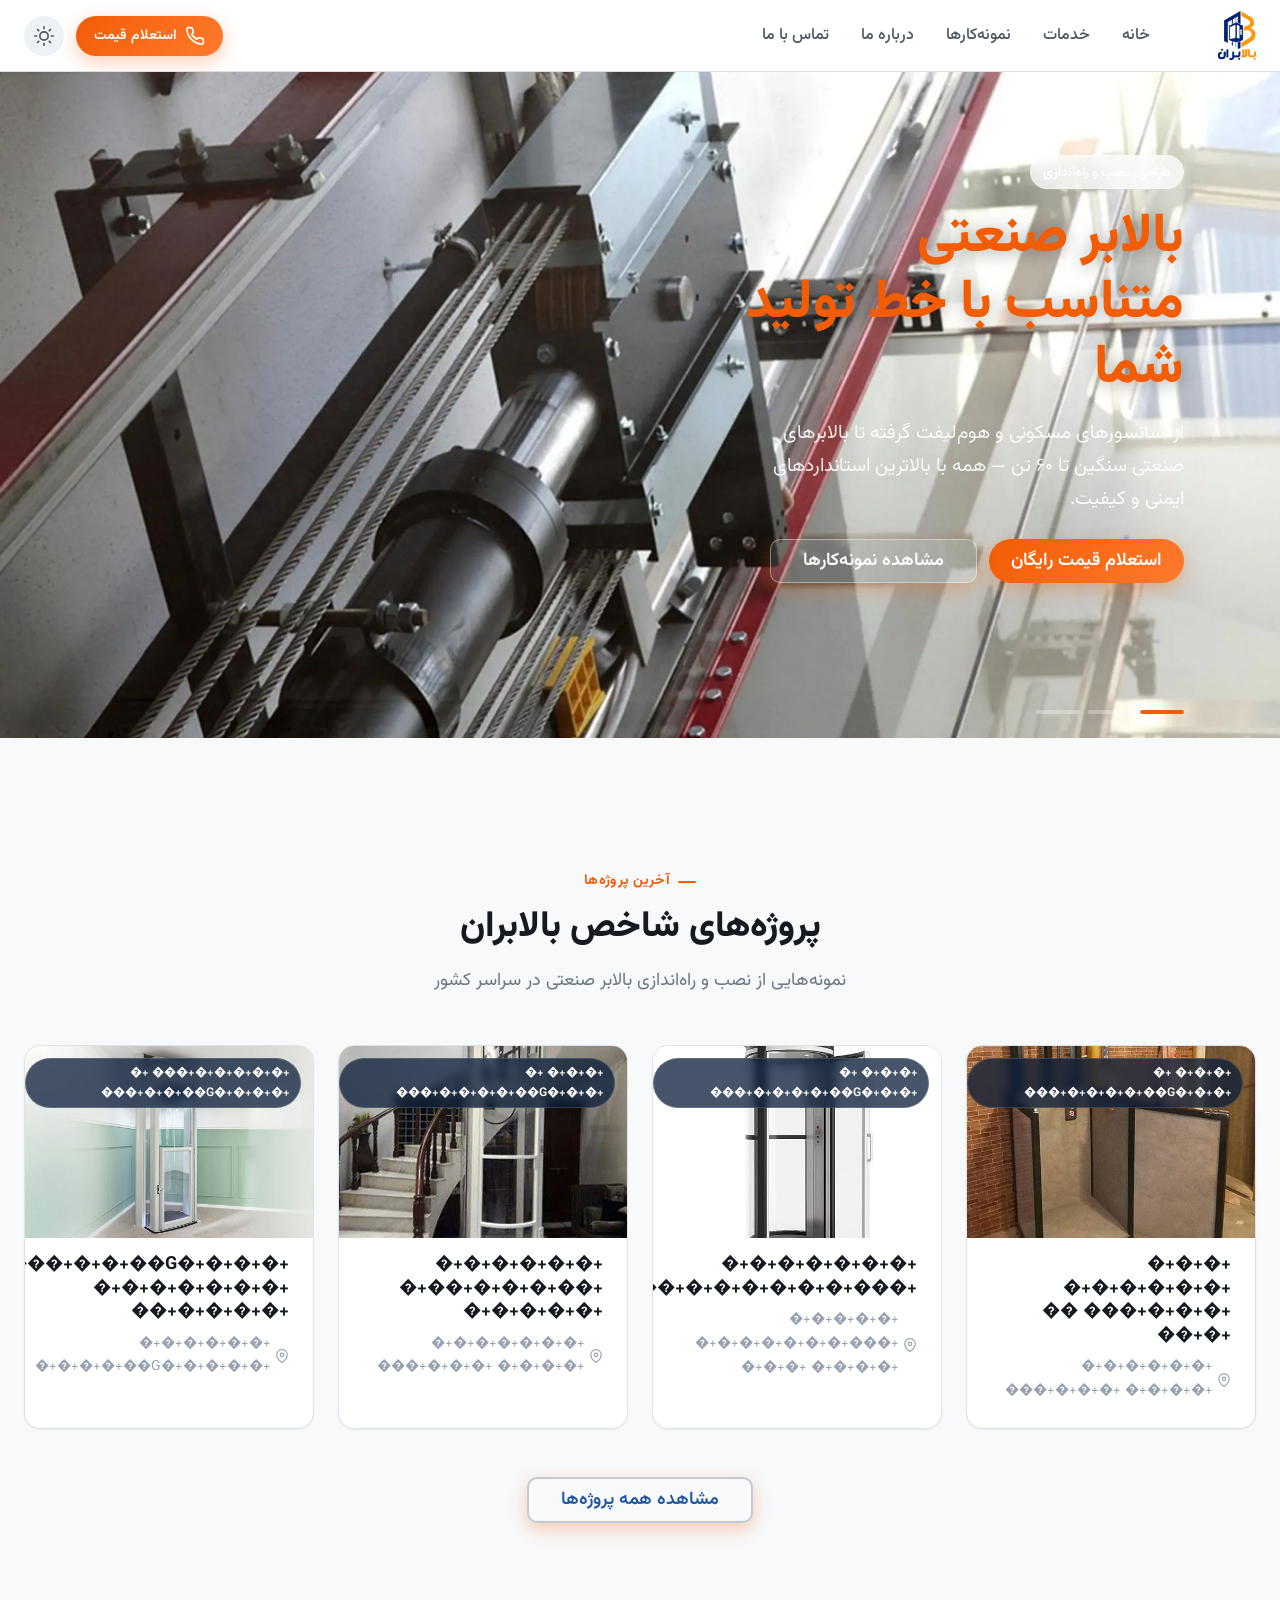
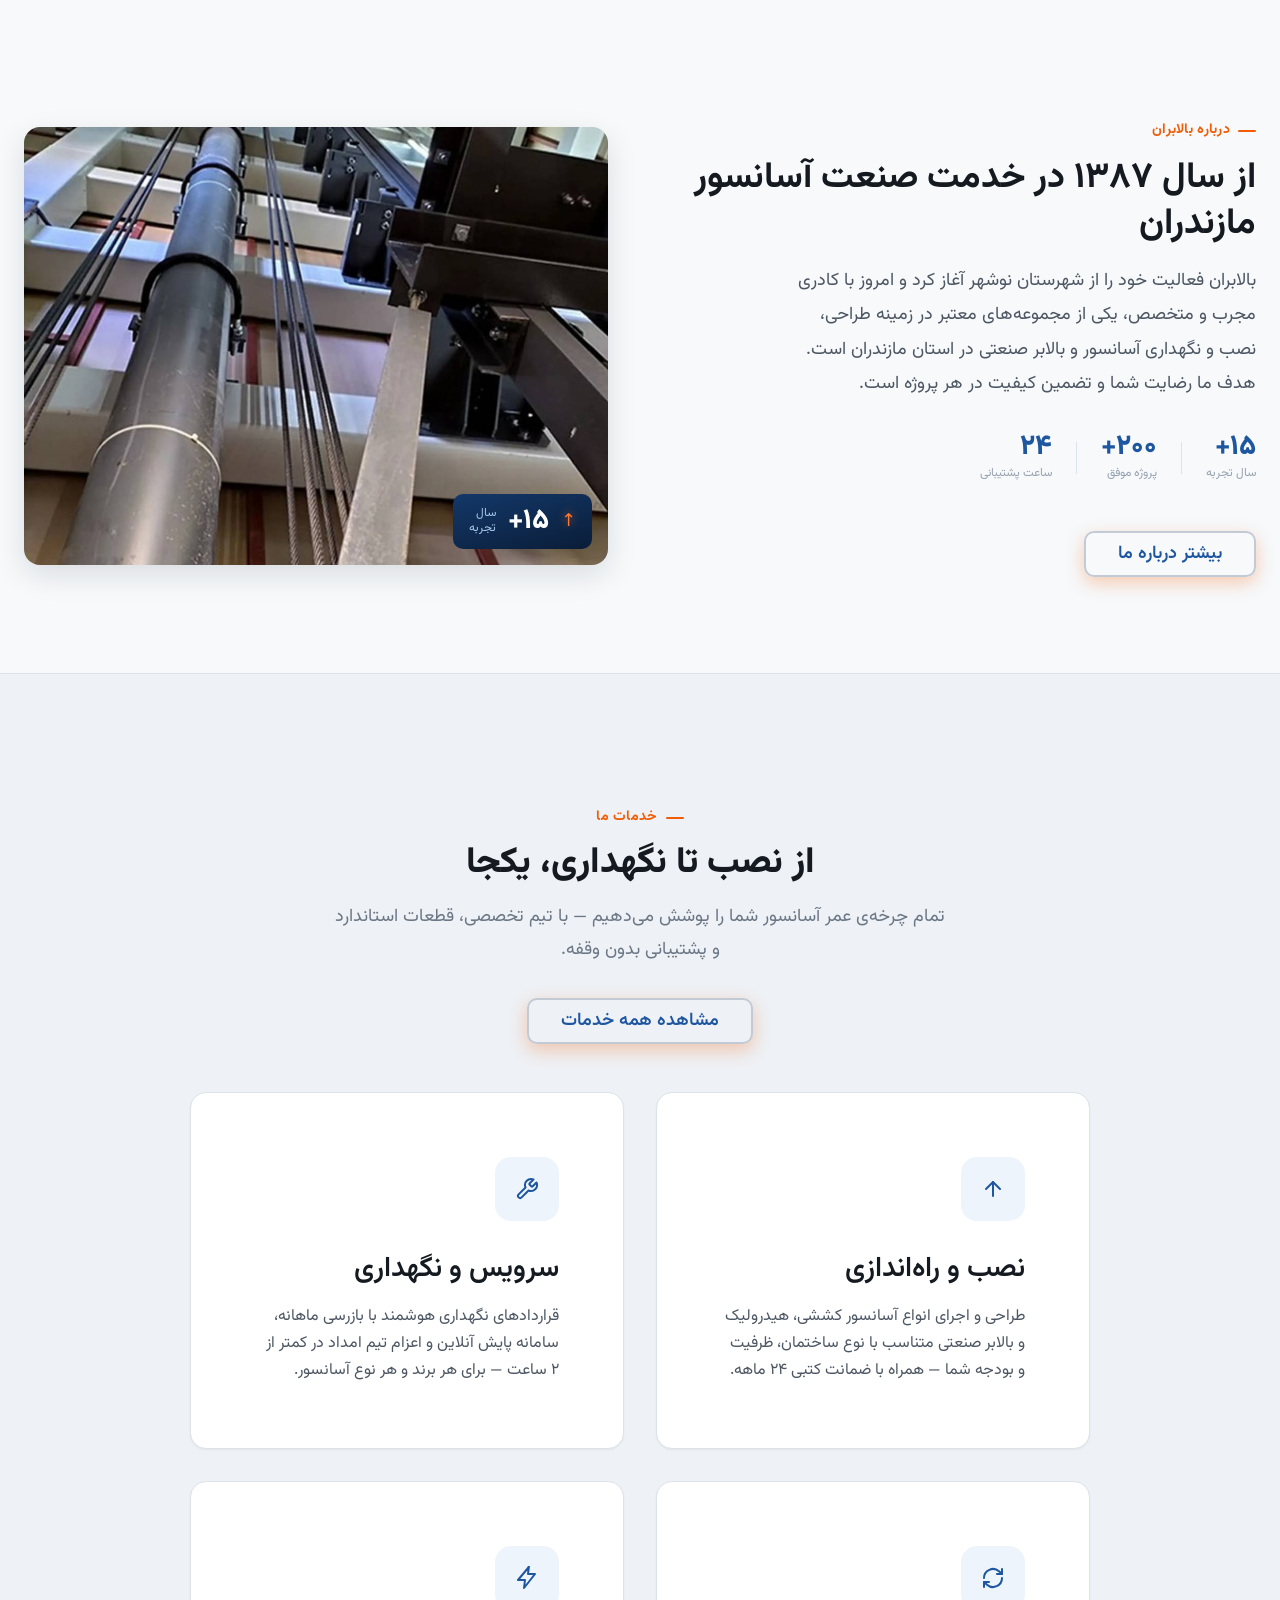
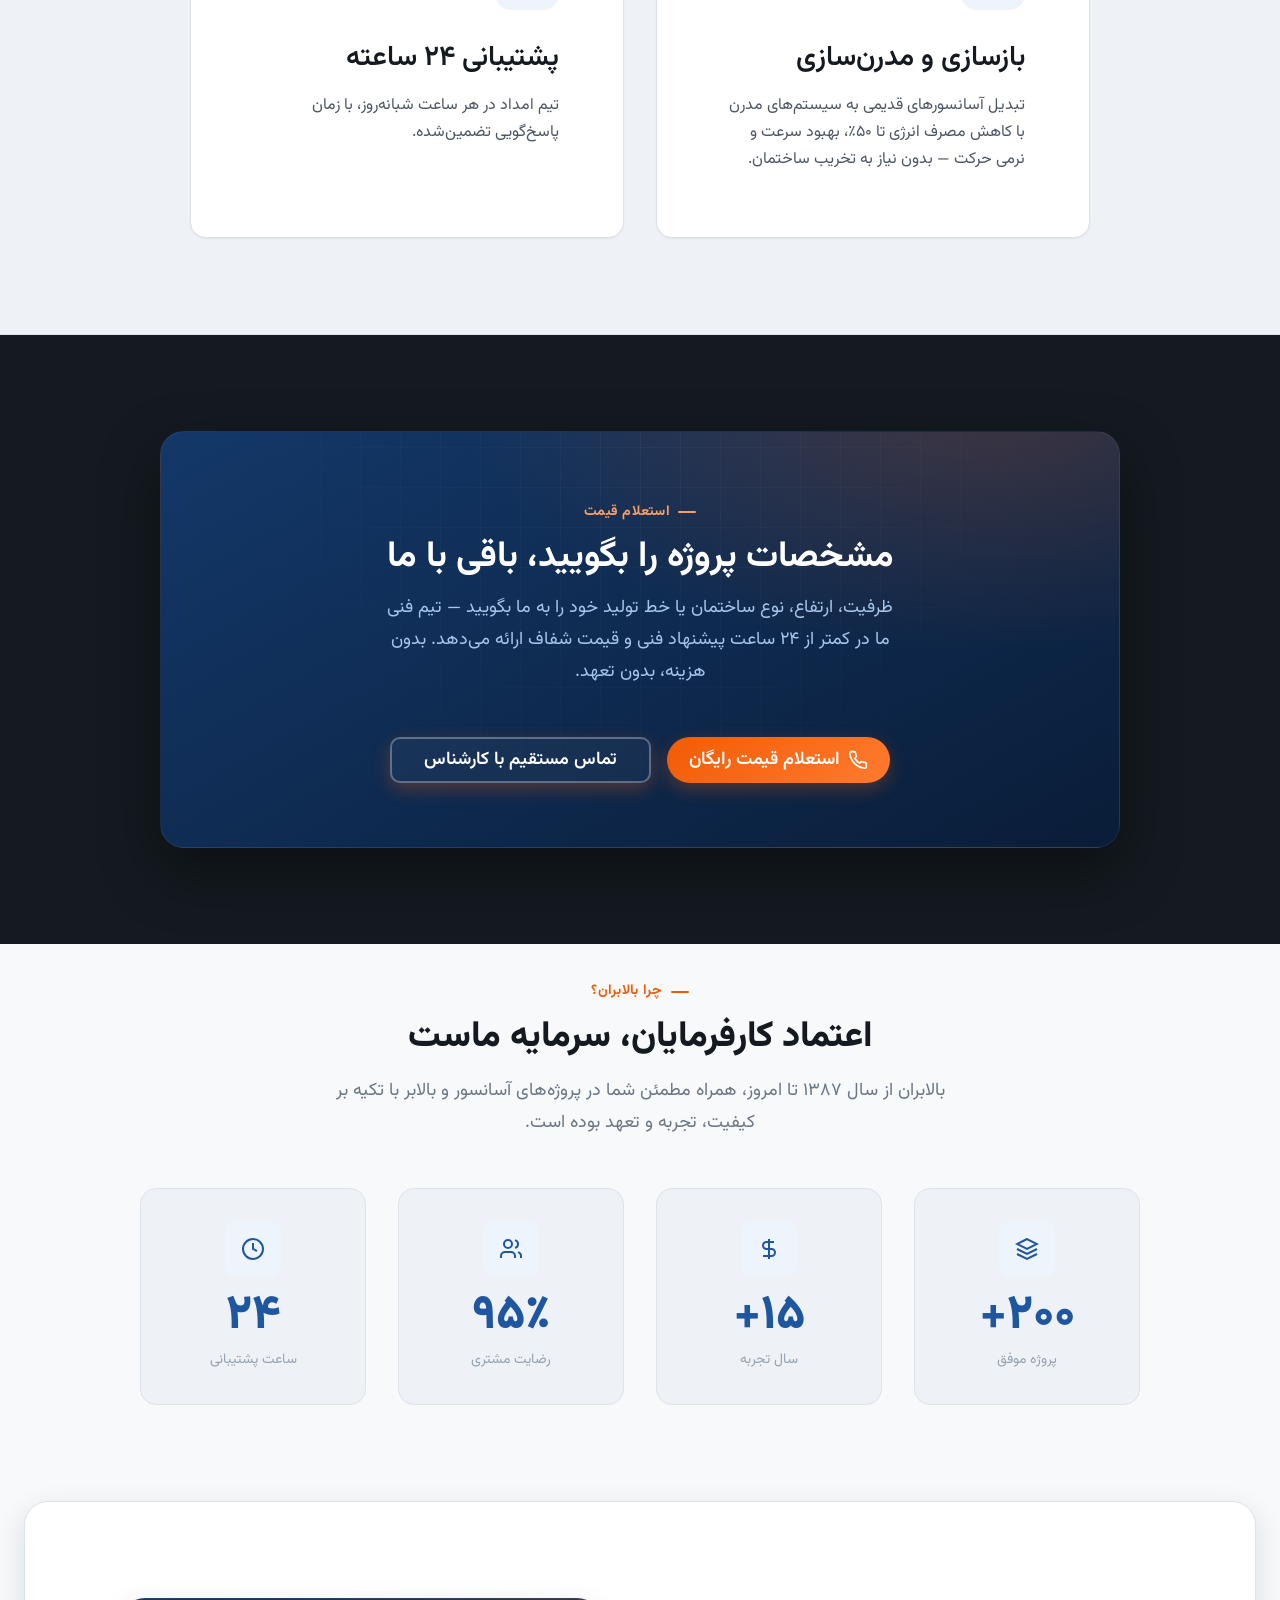
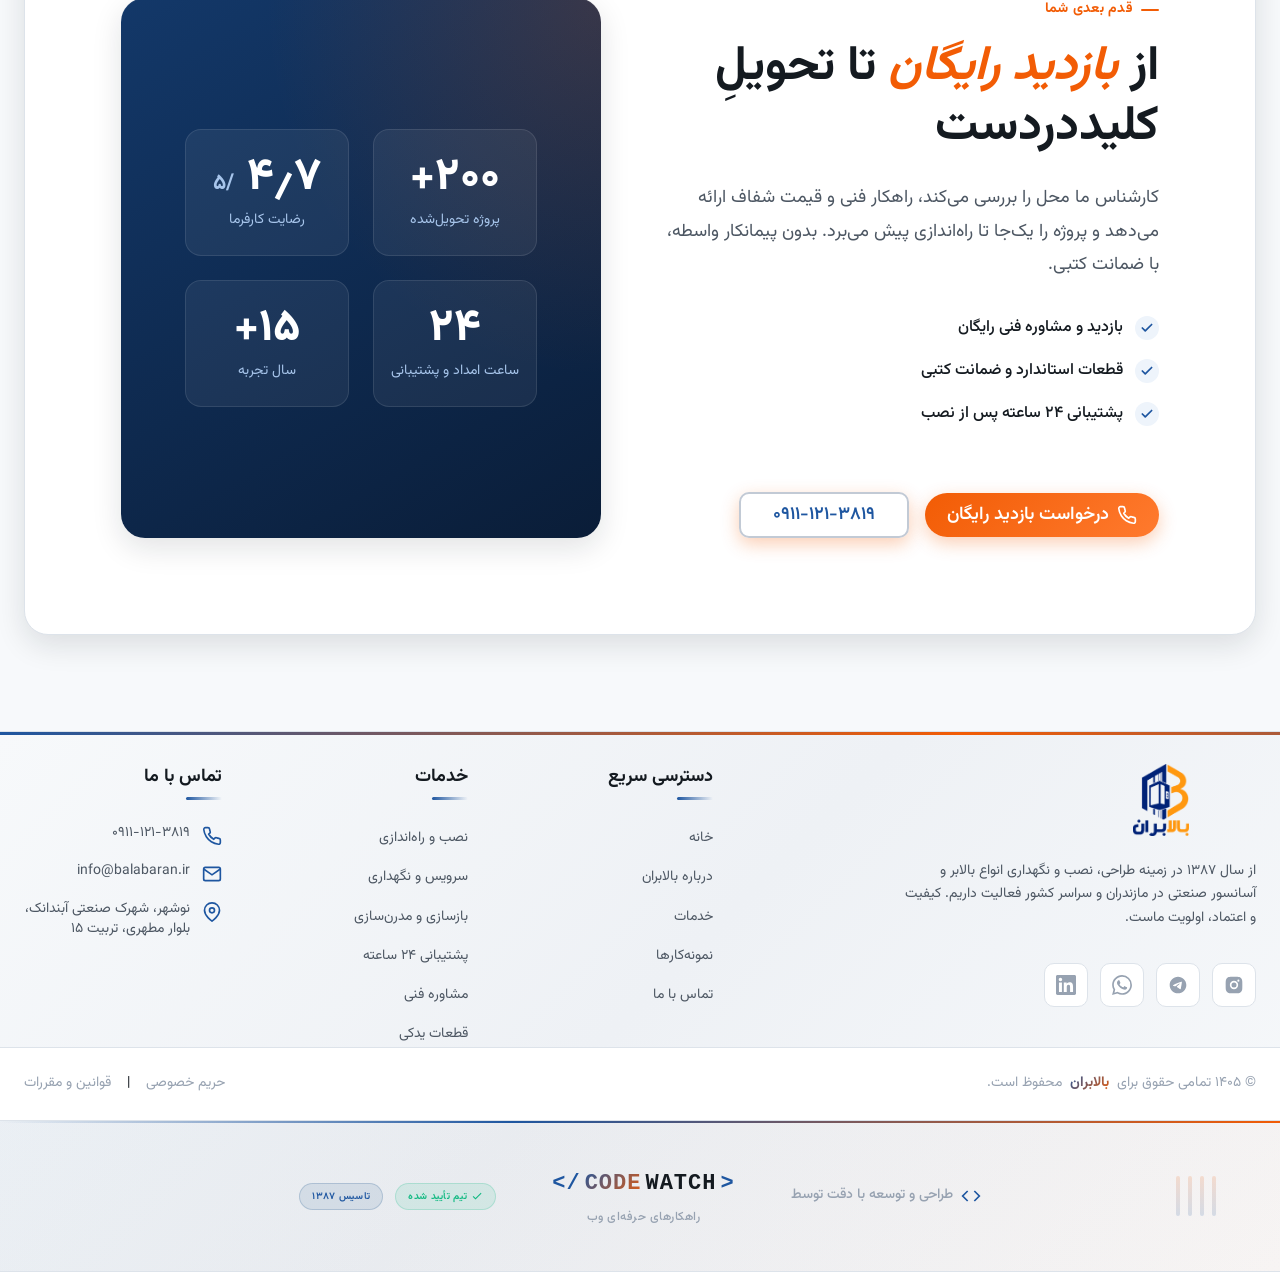
==== index.html @ dfcaef1f "feat: initial demo — static frontend with JSON data" ====
<!DOCTYPE html>
<html lang="fa" dir="rtl">

<head>
  <!-- ═══════════════════════════════════════════════
       ✦ CHARSET & VIEWPORT
  ═══════════════════════════════════════════════ -->
  <meta charset="UTF-8" />
  <meta name="viewport" content="width=device-width, initial-scale=1.0" />
  <meta http-equiv="X-UA-Compatible" content="IE=edge" />

  <!-- ═══════════════════════════════════════════════
       ✦ PRIMARY SEO
  ═══════════════════════════════════════════════ -->
  <title>بالابران | فروشگاه تخصصی بالابر و تجهیزات حمل‌ونقل</title>
  <meta name="description"
    content="بالابران؛ فروشگاه تخصصی خرید بالابر، جرثقیل، هویست، بالابر هیدرولیک و تجهیزات جابجایی بار. مشاوره رایگان، ارسال سراسری، گارانتی اصالت کالا." />
  <meta name="keywords"
    content="بالابر، خرید بالابر، جرثقیل، هویست، بالابر هیدرولیک، بالابر برقی، تجهیزات حمل بار، فروشگاه بالابران" />
  <meta name="author" content="بالابران" />
  <meta name="robots" content="index, follow, max-snippet:-1, max-image-preview:large, max-video-preview:-1" />
  <meta name="googlebot" content="index, follow" />
  <link rel="canonical" href="index.html" />

  <!-- ═══════════════════════════════════════════════
       ✦ OPEN GRAPH
  ═══════════════════════════════════════════════ -->
  <meta property="og:type" content="website" />
  <meta property="og:url" content="/" />
  <meta property="og:title" content="بالابران | فروشگاه تخصصی بالابر و تجهیزات حمل‌ونقل" />
  <meta property="og:description"
    content="خرید انواع بالابر، جرثقیل و هویست با بهترین قیمت. مشاوره فنی رایگان، گارانتی اصالت، ارسال سراسری." />
  <meta property="og:image" content="assets/hero-hoist.jpg" />
  <meta property="og:image:width" content="1200" />
  <meta property="og:image:height" content="630" />
  <meta property="og:image:alt" content="بالابران — فروشگاه تخصصی بالابر و تجهیزات جابجایی بار" />
  <meta property="og:site_name" content="بالابران" />
  <meta property="og:locale" content="fa_IR" />

  <!-- ═══════════════════════════════════════════════
       ✦ TWITTER CARD
  ═══════════════════════════════════════════════ -->
  <meta name="twitter:card" content="summary_large_image" />
  <meta name="twitter:site" content="@balabaran_ir" />
  <meta name="twitter:title" content="بالابران | فروشگاه تخصصی بالابر" />
  <meta name="twitter:description" content="خرید انواع بالابر، جرثقیل و هویست. مشاوره رایگان، گارانتی، ارسال سراسری." />
  <meta name="twitter:image" content="assets/hero-hoist.jpg" />
  <meta name="twitter:image:alt" content="بالابران — تجهیزات بالابر" />

  <!-- ═══════════════════════════════════════════════
       ✦ GEO (برای سئوی محلی)
  ═══════════════════════════════════════════════ -->
  <meta name="geo.region" content="IR" />
  <meta name="geo.placename" content="ایران" />

  <!-- ═══════════════════════════════════════════════
       ✦ FAVICON & PWA
  ═══════════════════════════════════════════════ -->
  <link rel="icon" type="image/svg+xml" href="favicon_io/favicone.svg" />
  <link rel="icon" type="image/png" sizes="32x32" href="favicon_io/favicon-32x32.png" />
  <link rel="icon" type="image/png" sizes="16x16" href="favicon_io/favicon-16x16.png" />
  <link rel="apple-touch-icon" sizes="180x180" href="favicon_io/apple-touch-icon.png" />
  <link rel="manifest" href="favicon_io/site.webmanifest" />
  <meta name="theme-color" content="#f25c05" />
  <meta name="msapplication-TileColor" content="#f25c05" />

  <!-- ═══════════════════════════════════════════════
       ✦ PERFORMANCE
  ═══════════════════════════════════════════════ -->
  <link rel="preconnect" href="https://fonts.googleapis.com" />
  <link rel="preconnect" href="https://fonts.gstatic.com" crossorigin />
  <link rel="dns-prefetch" href="https://www.google-analytics.com" />
  <link rel="preload" as="image" href="assets/hero-hoist.jpg" fetchpriority="high" />
  <link href="https://fonts.googleapis.com/css2?family=Vazirmatn:wght@400;600;700;900&display=swap" rel="stylesheet" />

  <!-- ═══════════════════════════════════════════════
       ✦ STRUCTURED DATA (JSON-LD)
  ═══════════════════════════════════════════════ -->
  <script type="application/ld+json">
    {
      "@context": "https://schema.org",
      "@type": "Organization",
      "name": "بالابران",
      "url": "",
      "logo": "assets/icons/balabaran.png",
      "description": "فروشگاه تخصصی بالابر، جرثقیل، هویست و تجهیزات جابجایی بار",
      "address": {
        "@type": "PostalAddress",
        "addressCountry": "IR"
      },
      "contactPoint": {
        "@type": "ContactPoint",
        "telephone": "+98-911-121-3819",
        "contactType": "customer service"
      }
    }
  </script>
  <script type="application/ld+json">
    {
      "@context": "https://schema.org",
      "@type": "WebSite",
      "name": "بالابران",
      "url": "",
      "potentialAction": {
        "@type": "SearchAction",
        "target": "/search?q={search_term_string}",
        "query-input": "required name=search_term_string"
      }
    }
  </script>

  <script>
    (function () {
      try {
        var t = localStorage.getItem('theme');
        if (t === 'dark' || (!t && window.matchMedia('(prefers-color-scheme: dark)').matches)) {
          document.documentElement.setAttribute('data-theme', 'dark');
        } else {
          document.documentElement.setAttribute('data-theme', 'light');
        }
      } catch (e) {
        document.documentElement.setAttribute('data-theme', 'light');
      }
    })();
  </script>

  <link rel="stylesheet" href="assets/css/root.css">
  <link rel="stylesheet" href="assets/css/font.css">
  <link rel="stylesheet" href="assets/css/main.css" />
  <link rel="stylesheet" href="assets/css/components/header.css" />
  <link rel="stylesheet" href="assets/css/components/hero.css" />
  <link rel="stylesheet" href="assets/css/components/home.css" />
  <link rel="stylesheet" href="assets/css/components/footer.css" />
  </head>

<body>
<!-- ==================== HEADER ==================== -->
  <header class="header" id="mainHeader">
    <div class="header__inner container--wide">

      <a href="index.html" class="header__logo" aria-label="بالابران - صفحه اصلی">
        <img src="assets/icons/balabaran.png" alt="بالابران" class="header__logo-img" width="150" height="50"
          onerror="this.style.display='none';this.nextElementSibling.style.display='inline-flex'">
        <span class="header__logo-text" style="display:none">بالابران</span>
      </a>

      <nav class="header__nav" aria-label="ناوبری اصلی">
        <ul class="header__menu">
          <li><a href="index.html" class="header__link">خانه</a></li>
          <li><a href="services.html" class="header__link">خدمات</a></li>
          <li><a href="portfolio.html" class="header__link">نمونه‌کارها</a></li>
          <li><a href="about.html" class="header__link">درباره ما</a></li>
          <li><a href="contact.html" class="header__link">تماس با ما</a></li>
        </ul>
      </nav>

      <div class="header__actions">

        <a href="contact.html" class="btn btn--cta header__cta">
          <svg class="icon" aria-hidden="true">
            <use href="assets/icons/sprite.svg#phone" />
          </svg>
          <span>استعلام قیمت</span>
        </a>
<button type="button" class="header__theme-toggle" aria-label="تغییر تم" data-theme-toggle>
          <svg class="icon icon--sun" aria-hidden="true">
            <use href="assets/icons/sprite.svg#sun" />
          </svg>
          <svg class="icon icon--moon" aria-hidden="true">
            <use href="assets/icons/sprite.svg#moon" />
          </svg>
        </button>

        <button type="button" class="header__burger" aria-label="باز/بستن منو" aria-expanded="false"
          aria-controls="mobileMenu" data-menu-toggle>
          <svg class="icon icon--menu" aria-hidden="true">
            <use href="assets/icons/sprite.svg#menu" />
          </svg>
          <svg class="icon icon--close" aria-hidden="true">
            <use href="assets/icons/sprite.svg#close" />
          </svg>
        </button>

      </div>
    </div>

    <!-- overlay -->
    <div class="header__overlay" data-menu-overlay aria-hidden="true"></div>

    <!-- منوی موبایل -->
    <div class="header__mobile" id="mobileMenu" aria-hidden="true">
      <nav aria-label="ناوبری موبایل">
        <ul class="header__mobile-menu">
          <li><a href="index.html" class="header__mobile-link">خانه</a></li>
          <li><a href="services.html" class="header__mobile-link">خدمات</a></li>
          <li><a href="portfolio.html" class="header__mobile-link">نمونه‌کارها</a></li>
          <li><a href="about.html" class="header__mobile-link">درباره ما</a></li>
          <li><a href="contact.html" class="header__mobile-link">تماس با ما</a></li>
        </ul>
        <a href="contact.html" class="btn btn--cta header__mobile-cta">
          <svg class="icon" aria-hidden="true">
            <use href="assets/icons/sprite.svg#phone" />
          </svg>
          <span>استعلام قیمت رایگان</span>
        </a>
</nav>
    </div>
  </header>

  <!-- ==================== MAIN ==================== -->
  <main>
    <!-- ==================== HERO ==================== -->
    <section class="hero" aria-label="بالابران">
      <div class="hero__viewport">

        <div class="hero__track" id="heroTrack" aria-live="off">

          <figure class="hero__slide is-active">
            <img class="hero__img" src="assets/images/hero/hero-industrial.jpg" alt="نصب آسانسور و بالابر صنعتی" width="1920" height="900"
              fetchpriority="high">
            <div class="hero__content">
              <span class="hero__eyebrow">طراحی، نصب و راه‌اندازی</span>
              <h1 class="hero__title">بالابر صنعتی متناسب با خط تولید شما</h1>
              <p class="hero__desc">از آسانسورهای مسکونی و هوم‌لیفت گرفته تا بالابرهای صنعتی سنگین تا ۶۰ تن — همه با بالاترین استانداردهای ایمنی و کیفیت.</p>
              <div class="hero__cta-group">
                <a href="contact.html" class="btn btn--cta">استعلام قیمت رایگان</a>
                <a href="portfolio.html" class="btn btn--ghost">مشاهده نمونه‌کارها</a>
              </div>
            </div>
          </figure>

          <figure class="hero__slide">
            <img class="hero__img" src="assets/images/hero/hero-experience.jpg" alt="سرویس و نگهداری تخصصی آسانسور" width="1920"
              height="900" loading="lazy">
            <div class="hero__content">
              <span class="hero__eyebrow">سرویس و نگهداری هوشمند</span>
              <h1 class="hero__title">پشتیبانی ۲۴ ساعته با پایش هوشمند آنلاین</h1>
              <p class="hero__desc">قرارداد نگهداری دوره‌ای با بازرسی ماهانه، تشخیص زودهنگام خرابی و اعزام تیم امداد در کمتر از ۲ ساعت — بدون وقفه در کار شما.</p>
              <div class="hero__cta-group">
                <a href="services.html" class="btn btn--cta">خدمات سرویس</a>
                <a href="contact.html" class="btn btn--ghost">تماس با کارشناس</a>
              </div>
            </div>
          </figure>

          <figure class="hero__slide">
            <img class="hero__img" src="assets/images/hero/hero-support.jpg" alt="تیم مهندسی بالابران" width="1920" height="900"
              loading="lazy">
            <div class="hero__content">
              <span class="hero__eyebrow">با تجربه و مسئولیت‌پذیری</span>
              <h1 class="hero__title">از مشاوره تا تحویل کلید در دست</h1>
              <p class="hero__desc">یک تیم واحد مهندسی، بدون پیمانکار واسطه. طراحی، تأمین قطعات، نصب و پشتیبانی پس از فروش — همه در بالابران.</p>
              <div class="hero__cta-group">
                <a href="about.html" class="btn btn--cta">درباره بالابران</a>
                <a href="portfolio.html" class="btn btn--ghost">پروژه‌ها</a>
              </div>
            </div>
          </figure>

        </div>

        <div class="hero__overlay" aria-hidden="true"></div>

        <!-- progress indicators -->
        <div class="hero__progress" role="tablist" aria-label="انتخاب اسلاید" data-hero-dots></div>

      </div>
    </section>

    <!-- ==================== PROJECTS (آخرین پروژه‌ها) ==================== -->
    <section class="section projects-section" aria-labelledby="projectsTitle">
      <div class="container--wide">
        <header class="section-header">
          <span class="section-label">آخرین پروژه‌ها</span>
          <h2 id="projectsTitle">پروژه‌های شاخص بالابران</h2>
          <p>نمونه‌هایی از نصب و راه‌اندازی بالابر صنعتی در سراسر کشور</p>
        </header>

        <div class="projects-grid" id="projectsGrid">
          <!-- کارت‌ها توسط JS ساخته می‌شوند -->
        </div>

        <div class="projects-section__action">
          <a class="btn btn--outline" href="portfolio.html">مشاهده همه پروژه‌ها</a>
        </div>
      </div>
    </section>

    <!-- ==================== ABOUT (خلاصه) ==================== -->
    <section class="section about-intro" aria-labelledby="aboutIntroTitle">
      <div class="container--wide about-intro__inner">
        <div class="about-intro__text">
          <span class="section-label">درباره بالابران</span>
          <h2 id="aboutIntroTitle" class="about-intro__title">
            از سال ۱۳۸۷ در خدمت صنعت آسانسور مازندران
          </h2>
          <p class="about-intro__desc">
            بالابران فعالیت خود را از شهرستان نوشهر آغاز کرد و امروز با کادری مجرب و متخصص،
            یکی از مجموعه‌های معتبر در زمینه طراحی، نصب و نگهداری آسانسور و بالابر صنعتی در استان مازندران است.
            هدف ما رضایت شما و تضمین کیفیت در هر پروژه است.
          </p>

          <ul class="about-intro__stats" role="list">
            <li class="about-intro__stat">
              <span class="about-intro__stat-num">۱۵+</span>
              <span class="about-intro__stat-label">سال تجربه</span>
            </li>
            <li class="about-intro__stat-divider" aria-hidden="true"></li>
            <li class="about-intro__stat">
              <span class="about-intro__stat-num">۲۰۰+</span>
              <span class="about-intro__stat-label">پروژه موفق</span>
            </li>
            <li class="about-intro__stat-divider" aria-hidden="true"></li>
            <li class="about-intro__stat">
              <span class="about-intro__stat-num">۲۴</span>
              <span class="about-intro__stat-label">ساعت پشتیبانی</span>
            </li>
          </ul>

          <a href="about.html" class="btn btn--outline about-intro__cta">
            <span>بیشتر درباره ما</span>
          </a>
        </div>

        <figure class="about-intro__media">
          <img src="assets/hero-hoist.jpg" alt="تیم نصب بالابران در حال کار" width="640" height="480"
            loading="lazy" decoding="async" class="about-intro__img">
          <div class="about-intro__badge" aria-hidden="true">
            <span class="about-intro__badge-arrow">↑</span>
            <span class="about-intro__badge-num">۱۵+</span>
            <span class="about-intro__badge-label">سال<br>تجربه</span>
          </div>
        </figure>
      </div>
    </section>

    <!-- ===== خدمات / Services (خلاصه) ===== -->
    <section class="section services-section" aria-labelledby="servicesTitle">
      <div class="container--wide">
        <header class="section-header">
          <span class="section-label" style="justify-content:center">خدمات ما</span>
          <h2 id="servicesTitle">از نصب تا نگهداری، یکجا</h2>
          <p>
            تمام چرخه‌ی عمر آسانسور شما را پوشش می‌دهیم — با تیم تخصصی،
            قطعات استاندارد و پشتیبانی بدون وقفه.
          </p>

          <div class="services-section__action">
            <a class="btn btn--outline" href="services.html">مشاهده همه خدمات</a>
          </div>
        </header>

        <ul class="services-grid" role="list">
          <li class="service-card">
            <span class="service-card__icon" aria-hidden="true">
              <svg viewBox="0 0 24 24" fill="none" stroke="currentColor" stroke-width="2" stroke-linecap="round"
                stroke-linejoin="round">
                <path d="M12 19V5" />
                <path d="M5 12l7-7 7 7" />
              </svg>
            </span>
            <h3 class="service-card__title">نصب و راه‌اندازی</h3>
            <p class="service-card__desc">
              طراحی و اجرای انواع آسانسور کششی، هیدرولیک و بالابر صنعتی متناسب با نوع ساختمان، ظرفیت و بودجه شما — همراه با ضمانت کتبی ۲۴ ماهه.
            </p>
          </li>

          <li class="service-card">
            <span class="service-card__icon" aria-hidden="true">
              <svg viewBox="0 0 24 24" fill="none" stroke="currentColor" stroke-width="2" stroke-linecap="round"
                stroke-linejoin="round">
                <path
                  d="M14.7 6.3a1 1 0 0 0 0 1.4l1.6 1.6a1 1 0 0 0 1.4 0l3.77-3.77a6 6 0 0 1-7.94 7.94l-6.91 6.91a2.12 2.12 0 0 1-3-3l6.91-6.91a6 6 0 0 1 7.94-7.94l-3.76 3.76z" />
              </svg>
            </span>
            <h3 class="service-card__title">سرویس و نگهداری</h3>
            <p class="service-card__desc">
              قراردادهای نگهداری هوشمند با بازرسی ماهانه، سامانه پایش آنلاین و اعزام تیم امداد در کمتر از ۲ ساعت — برای هر برند و هر نوع آسانسور.
            </p>
          </li>

          <li class="service-card">
            <span class="service-card__icon" aria-hidden="true">
              <svg viewBox="0 0 24 24" fill="none" stroke="currentColor" stroke-width="2" stroke-linecap="round"
                stroke-linejoin="round">
                <path d="M3 12a9 9 0 0 1 15-6.7L21 8" />
                <path d="M21 3v5h-5" />
                <path d="M21 12a9 9 0 0 1-15 6.7L3 16" />
                <path d="M3 21v-5h5" />
              </svg>
            </span>
            <h3 class="service-card__title">بازسازی و مدرن‌سازی</h3>
            <p class="service-card__desc">
              تبدیل آسانسورهای قدیمی به سیستم‌های مدرن با کاهش مصرف انرژی تا ۵۰٪، بهبود سرعت و نرمی حرکت — بدون نیاز به تخریب ساختمان.
            </p>
          </li>

          <li class="service-card">
            <span class="service-card__icon" aria-hidden="true">
              <svg viewBox="0 0 24 24" fill="none" stroke="currentColor" stroke-width="2" stroke-linecap="round"
                stroke-linejoin="round">
                <path d="M13 2 3 14h7l-1 8 11-14h-7l1-8z" stroke-linejoin="round" />
              </svg>
            </span>
            <h3 class="service-card__title">پشتیبانی ۲۴ ساعته</h3>
            <p class="service-card__desc">
              تیم امداد در هر ساعت شبانه‌روز، با زمان پاسخ‌گویی تضمین‌شده.
            </p>
          </li>
        </ul>


      </div>
    </section>

    <!-- ===== CTA (میانه صفحه) ===== -->
    <section class="section cta-section" aria-labelledby="ctaTitle">
      <div class="container">
        <div class="cta-section__content">
          <span class="section-label">استعلام قیمت</span>
          <h2 id="ctaTitle">مشخصات پروژه را بگویید، باقی با ما</h2>
          <p>ظرفیت، ارتفاع، نوع ساختمان یا خط تولید خود را به ما بگویید — تیم فنی ما در کمتر از ۲۴ ساعت پیشنهاد فنی و قیمت شفاف ارائه می‌دهد. بدون هزینه، بدون تعهد.</p>

          <div class="cta-section__actions">
            <a class="btn btn--cta" href="contact.html">
              <svg class="icon" aria-hidden="true">
                <use href="assets/icons/sprite.svg#phone" />
              </svg>
              <span>استعلام قیمت رایگان</span>
            </a>
            <a class="btn btn--outline" href="tel:09111213819">تماس مستقیم با کارشناس</a>
          </div>
        </div>
      </div>
    </section>

    <!-- ===== TRUST / STATS ===== -->
    <div class="container--wide">
      <header class="section-header">
        <span class="section-label">چرا بالابران؟</span>
        <h2 id="trustTitle">اعتماد کارفرمایان، سرمایه ماست</h2>
        <p>
          بالابران از سال ۱۳۸۷ تا امروز، همراه مطمئن شما در پروژه‌های آسانسور و بالابر
          با تکیه بر کیفیت، تجربه و تعهد بوده است.
        </p>
      </header>

      <ul class="trust-grid" role="list">
        <li class="trust-card">
          <div class="trust-card__icon" aria-hidden="true">
            <svg viewBox="0 0 24 24" fill="none" stroke="currentColor" stroke-width="2">
              <path d="M12 2L2 7l10 5 10-5-10-5z" />
              <path d="M2 17l10 5 10-5" />
              <path d="M2 12l10 5 10-5" />
            </svg>
          </div>
          <span class="trust-card__num">۲۰۰+</span>
          <span class="trust-card__label">پروژه موفق</span>
        </li>

        <li class="trust-card">
          <div class="trust-card__icon" aria-hidden="true">
            <svg viewBox="0 0 24 24" fill="none" stroke="currentColor" stroke-width="2">
              <path d="M12 2v20M17 5H9.5a3.5 3.5 0 0 0 0 7h5a3.5 3.5 0 0 1 0 7H6" />
            </svg>
          </div>
          <span class="trust-card__num">۱۵+</span>
          <span class="trust-card__label">سال تجربه</span>
        </li>

        <li class="trust-card">
          <div class="trust-card__icon" aria-hidden="true">
            <svg viewBox="0 0 24 24" fill="none" stroke="currentColor" stroke-width="2">
              <path d="M16 21v-2a4 4 0 0 0-4-4H6a4 4 0 0 0-4 4v2" />
              <circle cx="9" cy="7" r="4" />
              <path d="M22 21v-2a4 4 0 0 0-3-3.87M16 3.13a4 4 0 0 1 0 7.75" />
            </svg>
          </div>
          <span class="trust-card__num">۹۵٪</span>
          <span class="trust-card__label">رضایت مشتری</span>
        </li>

        <li class="trust-card">
          <div class="trust-card__icon" aria-hidden="true">
            <svg viewBox="0 0 24 24" fill="none" stroke="currentColor" stroke-width="2">
              <circle cx="12" cy="12" r="10" />
              <polyline points="12 6 12 12 16 14" />
            </svg>
          </div>
          <span class="trust-card__num">۲۴</span>
          <span class="trust-card__label">ساعت پشتیبانی</span>
        </li>
      </ul>
    </div>
    </section>

    <!-- ===== CTA FINAL (قبل از فوتر) ===== -->
    <section class="section cta-final" aria-labelledby="ctaFinalTitle">
      <div class="container--wide">
        <div class="cta-final__wrapper">

          <!-- محتوا -->
          <div class="cta-final__content">
            <span class="section-label">قدم بعدی شما</span>
            <h2 id="ctaFinalTitle">
              از <span class="highlight">بازدید رایگان</span> تا تحویلِ کلید‌در‌دست
            </h2>
            <p class="cta-final__desc">
              کارشناس ما محل را بررسی می‌کند، راهکار فنی و قیمت شفاف ارائه می‌دهد و
              پروژه را یک‌جا تا راه‌اندازی پیش می‌برد. بدون پیمانکار واسطه، با ضمانت کتبی.
            </p>

            <ul class="cta-final__points" role="list">
              <li>
                <svg viewBox="0 0 24 24" aria-hidden="true">
                  <polyline points="20 6 9 17 4 12" />
                </svg>
                <span>بازدید و مشاوره فنی رایگان</span>
              </li>
              <li>
                <svg viewBox="0 0 24 24" aria-hidden="true">
                  <polyline points="20 6 9 17 4 12" />
                </svg>
                <span>قطعات استاندارد و ضمانت کتبی</span>
              </li>
              <li>
                <svg viewBox="0 0 24 24" aria-hidden="true">
                  <polyline points="20 6 9 17 4 12" />
                </svg>
                <span>پشتیبانی ۲۴ ساعته پس از نصب</span>
              </li>
            </ul>

            <div class="cta-final__actions">
              <a class="btn btn--cta" href="contact.html">
                <svg class="icon" aria-hidden="true">
                  <use href="assets/icons/sprite.svg#phone" />
                </svg>
                <span>درخواست بازدید رایگان</span>
              </a>
              <a class="btn btn--outline" href="tel:09111213819">۰۹۱۱-۱۲۱-۳۸۱۹</a>
            </div>
          </div>

          <!-- کارت آمار -->
          <aside class="cta-final__visual" aria-label="عملکرد بالابران">
            <div class="cta-final__stat">
              <span class="cta-final__stat-num">۲۰۰+</span>
              <span class="cta-final__stat-label">پروژه تحویل‌شده</span>
            </div>
            <div class="cta-final__stat">
              <span class="cta-final__stat-num">۴٫۷ <small>/۵</small></span>
              <span class="cta-final__stat-label">رضایت کارفرما</span>
            </div>
            <div class="cta-final__stat">
            <span class="cta-final__stat-num">۲۴</span>
            <span class="cta-final__stat-label">ساعت امداد و پشتیبانی</span>
            </div>
            <div class="cta-final__stat">
              <span class="cta-final__stat-num">۱۵+</span>
              <span class="cta-final__stat-label">سال تجربه</span>
            </div>
          </aside>

        </div>
      </div>
    </section>
  </main>

  <!-- ==================== FOOTER ==================== -->
  <div id="footer-placeholder"></div>

  <script type="module" src="assets/js/project.js"></script>
  <script type="module" src="assets/js/main.js"></script>
  <script src="assets/js/partials.js" defer></script>
</body>

</html>
---- assets/css/root.css ----
:root{--color-primary-50:#eef4fb;--color-primary-100:#d3e2f5;--color-primary-200:#a7c5eb;--color-primary-300:#6fa0db;--color-primary-400:#3d76c4;--color-primary-500:#1e56a0;--color-primary-600:#184784;--color-primary-700:#133869;--color-primary-800:#0e2a4f;--color-primary-900:#0a1d38;--color-accent-50:#fff4ec;--color-accent-100:#ffe2cc;--color-accent-200:#ffc299;--color-accent-300:#ff9d5c;--color-accent-400:#ff7a2e;--color-accent-500:#f25c05;--color-accent-600:#cc4a00;--color-accent-700:#a03a00;--color-neutral-0:#ffffff;--color-neutral-50:#f7f9fb;--color-neutral-100:#eef1f5;--color-neutral-200:#dde3ea;--color-neutral-300:#c2cad5;--color-neutral-400:#97a2b1;--color-neutral-500:#6b7785;--color-neutral-600:#4d5763;--color-neutral-700:#364049;--color-neutral-800:#232b33;--color-neutral-900:#141a20;--color-success:#1ca672;--color-warning:#f0a800;--color-danger:#d63b3b;--color-info:var(--color-primary-400);--glass-bg:rgba(255,255,255,.72);--glass-border:rgba(255,255,255,.25);--header-height-scrolled:64px;--bg-body:var(--color-neutral-50);--bg-surface:var(--color-neutral-0);--bg-subtle:var(--color-neutral-100);--bg-inverse:var(--color-primary-800);--text-primary:var(--color-neutral-900);--text-secondary:var(--color-neutral-600);--text-muted:var(--color-neutral-400);--text-inverse:var(--color-neutral-0);--text-link:var(--color-primary-500);--border-color:var(--color-neutral-200);--border-strong:var(--color-neutral-300);--brand:var(--color-primary-500);--brand-hover:var(--color-primary-600);--cta:var(--color-accent-500);--cta-hover:var(--color-accent-600);--font-family-base:'Vazirmatn','iranYekan','IRANSans',system-ui,sans-serif;--font-family-num:'Vazirmatn','iranYekan',system-ui,sans-serif;--fs-xs:0.75rem;--fs-sm:0.875rem;--fs-base:1rem;--fs-md:1.125rem;--fs-lg:1.375rem;--fs-xl:1.75rem;--fs-2xl:2.25rem;--fs-3xl:3rem;--fs-4xl:3.75rem;--fw-regular:400;--fw-medium:500;--fw-semibold:600;--fw-bold:700;--fw-black:800;--lh-tight:1.2;--lh-snug:1.4;--lh-normal:1.7;--space-1:0.25rem;--space-2:0.5rem;--space-3:0.75rem;--space-4:1rem;--space-5:1.5rem;--space-6:2rem;--space-7:3rem;--space-8:4rem;--space-9:6rem;--radius-sm:6px;--radius-md:10px;--radius-lg:16px;--radius-xl:24px;--radius-full:999px;--shadow-sm:0 1px 2px rgba(20,26,32,0.06);--shadow-md:0 4px 12px rgba(20,26,32,0.08);--shadow-lg:0 10px 30px rgba(20,26,32,0.12);--shadow-cta:0 6px 18px rgba(242,92,5,0.30);--transition-fast:150ms ease;--transition-base:250ms ease;--transition-slow:400ms ease;--container-max:1200px;--container-narrow:800px;--container-wide:1400px;--container-pad:var(--space-5);--header-height:72px;--z-header:100;--z-modal:1000}.container{width:100%;max-width:var(--container-max);margin-inline:auto;padding-inline:var(--container-pad)}.container--narrow{max-width:var(--container-narrow)}.container--wide{width:100%;max-width:var(--container-wide);margin-inline:auto;padding-inline:var(--container-pad)}.container--full{max-width:100%}.container--inverse{color:var(--color-neutral-0)}.container--inverse p,.container--inverse h1,.container--inverse h2,.container--inverse h3{color:inherit}@media (max-width:480px){.container{--container-pad:var(--space-4)}}[data-theme="dark"]{--bg-body:#0c1117;--bg-surface:#131a22;--bg-subtle:#1a232d;--bg-inverse:#1a232d;--text-primary:#f5f7fa;--text-secondary:#b6c0cc;--text-muted:#8a95a3;--text-inverse:#f5f7fa;--text-link:#6fa0db;--border-color:rgba(255,255,255,.08);--border-strong:rgba(255,255,255,.16);--brand:#3d76c4;--brand-hover:#6fa0db;--glass-bg:rgba(12,17,23,.72);--glass-border:rgba(255,255,255,.06);--shadow-sm:0 1px 2px rgba(0,0,0,.4);--shadow-md:0 4px 12px rgba(0,0,0,.45);--shadow-lg:0 10px 30px rgba(0,0,0,.55);--shadow-cta:0 6px 18px rgba(242,92,5,.22)}[data-theme="dark"] .header.scrolled{background:rgba(12,17,23,.82);border-color:rgba(255,255,255,.06)}*,*::before,*::after{box-sizing:border-box;margin:0;padding:0}html{font-size:100%;scroll-behavior:smooth;scroll-padding-top:var(--header-height);overflow-x:clip}body{direction:rtl;text-align:right;font-family:var(--font-family-base);font-size:var(--fs-base);line-height:var(--lh-normal);color:var(--text-primary);background:var(--bg-body);-webkit-font-smoothing:antialiased}h1,h2,h3,h4{line-height:var(--lh-tight);font-weight:var(--fw-bold);color:var(--text-primary)}h1{font-size:var(--fs-3xl)}h2{font-size:var(--fs-2xl)}h3{font-size:var(--fs-xl)}h4{font-size:var(--fs-lg)}p{color:var(--text-secondary)}a{color:var(--text-link);text-decoration:none;transition:color var(--transition-fast)}a:hover{color:var(--brand-hover)}img{max-width:100%;display:block}ul{list-style:none}button{font-family:inherit;cursor:pointer;border:none}.section{padding-block:var(--space-9)}.section--subtle{background:var(--bg-subtle)}.btn{display:inline-flex;align-items:center;justify-content:center;gap:var(--space-2);padding:var(--space-3) var(--space-6);font-size:var(--fs-md);font-weight:var(--fw-semibold);border-radius:var(--radius-md);transition:transform var(--transition-base),opacity var(--transition-base),box-shadow var(--transition-base),border-color var(--transition-base),background var(--transition-base),color var(--transition-base),filter var(--transition-base);white-space:nowrap}.btn--cta{background:linear-gradient(135deg,var(--cta),#ff7a2e);color:var(--text-inverse);box-shadow:var(--shadow-cta);border-radius:var(--radius-full);padding:12px 22px}.btn--cta:hover{background:linear-gradient(135deg,var(--cta-hover),var(--cta));transform:translateY(-2px);box-shadow:0 10px 25px rgba(242,92,5,.35)}.btn--primary{background:var(--brand);color:var(--text-inverse)}.btn--primary:hover{background:var(--brand-hover)}.btn--outline{background:transparent;color:var(--brand);border:2px solid var(--border-strong)}.btn--outline:hover{border-color:var(--brand);background:var(--bg-subtle)}:where(a,button,input,[tabindex]):focus-visible{outline:2px solid var(--brand);outline-offset:2px}@media (max-width:768px){:root{--fs-3xl:2.25rem;--fs-2xl:1.75rem;--space-9:4rem}}@media (max-width:480px){:root{--container-pad:var(--space-4)}}
---- assets/css/font.css ----
@font-face{font-family:'Vazirmatn';src:local('Vazirmatn'),url(../fonts/Vazirmatn-Regular.woff2) format('woff2');font-weight:400;font-display:swap}@font-face{font-family:'Vazirmatn';src:local('Vazirmatn'),url(../fonts/Vazirmatn-Medium.woff2) format('woff2');font-weight:500;font-display:swap}@font-face{font-family:'Vazirmatn';src:local('Vazirmatn'),url(../fonts/Vazirmatn-SemiBold.woff2) format('woff2');font-weight:600;font-display:swap}@font-face{font-family:'Vazirmatn';src:local('Vazirmatn'),url(../fonts/Vazirmatn-Bold.woff2) format('woff2');font-weight:700;font-display:swap}@font-face{font-family:'iranYekan';src:local('iranYekan'),url(../fonts/iranyekanwebregular.woff2) format('woff2');font-weight:400;font-display:swap}@font-face{font-family:'iranYekan';src:local('iranYekan'),url(../fonts/iranyekanwebregular.woff2) format('woff2');font-weight:500;font-display:swap}@font-face{font-family:'iranYekan';src:local('iranYekan'),url(../fonts/iranyekanwebregular.woff2) format('woff2');font-weight:600;font-display:swap}@font-face{font-family:'iranYekan';src:local('iranYekan'),url(../fonts/iranyekanwebregular.woff2) format('woff2');font-weight:700;font-display:swap}
---- assets/css/main.css ----
@import url("./components/hero.css");@import url("./components/footer.css");@import url("./components/error.css");@import url("./components/contact.css");@import url("./components/about.css");*,*::before,*::after{box-sizing:border-box;margin:0;padding:0}html{font-size:100%;scroll-behavior:smooth;scroll-padding-top:var(--header-height)}body{direction:rtl;text-align:right;font-family:var(--font-family-base);font-size:var(--fs-base);line-height:var(--lh-normal);color:var(--text-primary);background:var(--bg-body);-webkit-font-smoothing:antialiased;transition:background var(--transition-base),color var(--transition-base)}h1,h2,h3,h4{line-height:var(--lh-tight);font-weight:var(--fw-bold);color:var(--text-primary)}h1{font-size:var(--fs-3xl)}h2{font-size:var(--fs-2xl)}h3{font-size:var(--fs-xl)}h4{font-size:var(--fs-lg)}p{color:var(--text-secondary)}a{color:var(--text-link);text-decoration:none;transition:color var(--transition-fast)}a:hover{color:var(--brand-hover)}img{max-width:100%;display:block}ul{list-style:none}button{font-family:inherit;cursor:pointer;border:none;background:none}.icon{width:20px;height:20px;flex-shrink:0;fill:none;stroke:currentColor;stroke-width:2;stroke-linecap:round;stroke-linejoin:round;display:inline-block;vertical-align:middle;color:inherit}.btn{display:inline-flex;align-items:center;justify-content:center;gap:var(--space-2);padding:var(--space-3) var(--space-6);font-size:var(--fs-md);font-weight:var(--fw-semibold);border-radius:var(--radius-md);transition:all var(--transition-base);white-space:nowrap;cursor:pointer;border:none;font-family:inherit;line-height:1}.btn--cta{background:linear-gradient(135deg,var(--cta),#ff7a2e);color:#fff;box-shadow:var(--shadow-cta);border-radius:var(--radius-full);padding:12px 22px}.btn--cta:hover{color:#fff;background:linear-gradient(135deg,var(--cta-hover),var(--cta));transform:translateY(-2px);box-shadow:0 10px 25px rgba(242,92,5,.35)}.btn--primary{background:var(--brand);color:var(--text-inverse)}.btn--primary:hover{background:var(--brand-hover);color:var(--text-inverse)}.btn--outline{background:transparent;color:var(--brand);border:2px solid var(--border-strong)}.btn--outline:hover{border-color:var(--brand);background:var(--bg-subtle)}:where(a,button,input,[tabindex]):focus-visible{outline:2px solid var(--brand);outline-offset:2px}@media (max-width:768px){:root{--fs-3xl:2.25rem;--fs-2xl:1.75rem;--space-9:4rem}}@media (max-width:480px){:root{--container-pad:var(--space-4);--fs-3xl:1.875rem;--fs-2xl:1.5rem}}@media (prefers-reduced-motion:reduce){*,*::before,*::after{animation-duration:.01ms !important;transition-duration:.01ms !important;scroll-behavior:auto !important}}
---- assets/css/components/header.css ----
.header{position:fixed;top:0;z-index:var(--z-modal);width:100%;height:var(--header-height);background:var(--bg-surface);border-bottom:1px solid var(--border-color);transition:height 280ms cubic-bezier(0.4,0,0.2,1),background 280ms ease,box-shadow 280ms ease,border-color 280ms ease,top 350ms cubic-bezier(0.25,0.46,0.45,0.94);will-change:transform}.header--hidden{transform:translateY(-100%);pointer-events:none}.header.scrolled{height:calc(var(--header-height) - 1rem);background:rgba(255,255,255,0.85);backdrop-filter:blur(12px);box-shadow:var(--shadow-sm)}[data-theme="dark"] .header.scrolled{background:rgba(31,36,33,0.92)}.header__inner{display:flex;align-items:center;justify-content:space-between;gap:var(--space-5);height:100%}.header__logo{display:flex;align-items:center;flex-shrink:0}.header__logo-img{height:50px;width:auto;transition:height var(--transition-base)}.header.scrolled .header__logo-img{height:32px}.header__logo-text{font-size:1.25rem;font-weight:700;color:var(--brand)}.header__nav{margin-inline-end:auto;margin-inline-start:var(--space-6)}.header__menu{display:flex;align-items:center;gap:var(--space-2)}.header__link{position:relative;display:inline-block;padding:var(--space-2) var(--space-3);color:var(--text-secondary);font-weight:var(--fw-medium);font-size:var(--fs-base);border-radius:var(--radius-sm);transition:color var(--transition-fast)}.header__link::after{content:"";position:absolute;inset-inline-start:0;bottom:-1px;width:95%;height:1.5px;background:var(--brand);opacity:0.55;transform:scaleX(0);transform-origin:inline-start;transition:transform var(--transition-base)}.header__link:hover::after,.header__link.is-active::after,.header__link[aria-current="page"]::after{transform:scaleX(1)}.header__link:hover,.header__link[aria-current="page"]{color:var(--text-link)}.header__link.is-active{color:var(--brand);font-weight:var(--fw-semibold)}.header__actions{display:flex;align-items:center;gap:var(--space-3);flex-shrink:0}.header__cta{font-size:var(--fs-sm);padding:10px 18px}.header__login{display:inline-flex;align-items:center;gap:var(--space-2);padding:var(--space-2) var(--space-3);color:var(--text-secondary);font-weight:var(--fw-medium);border-radius:var(--radius-sm);transition:color var(--transition-fast),background var(--transition-fast)}.header__login:hover{color:var(--text-primary);background:var(--bg-subtle)}.header__theme-toggle{display:inline-flex;align-items:center;justify-content:center;width:40px;height:40px;border-radius:var(--radius-full);background:var(--bg-subtle);color:var(--text-secondary);flex-shrink:0;transition:background var(--transition-fast),color var(--transition-fast)}.header__theme-toggle:hover{background:var(--border-color);color:var(--text-primary)}.header__theme-toggle:hover .icon{transform:rotate(20deg)}.header__theme-toggle .icon{transition:transform var(--transition-base)}.header__theme-toggle .icon--sun{display:block}.header__theme-toggle .icon--moon{display:none}[data-theme="dark"] .header__theme-toggle .icon--sun{display:none}[data-theme="dark"] .header__theme-toggle .icon--moon{display:block}.header__burger{display:none;align-items:center;justify-content:center;width:40px;height:40px;border-radius:var(--radius-sm);background:var(--bg-subtle);color:var(--text-primary);flex-shrink:0;transition:background var(--transition-fast)}.header__burger:hover{background:var(--border-color)}.header__burger .icon--close{display:none}.header__burger[aria-expanded="true"] .icon--menu{display:none}.header__burger[aria-expanded="true"] .icon--close{display:block}.header__overlay{position:fixed;inset:0;background:rgba(0,0,0,.45);z-index:calc(var(--z-header) - 2);opacity:0;pointer-events:none;transition:opacity var(--transition-base)}.header__overlay.is-open{opacity:1;pointer-events:auto}.header__mobile{position:fixed;inset:var(--header-height) 0 auto 0;max-height:calc(100dvh - var(--header-height));overflow-y:auto;background:var(--bg-surface);border-bottom:1px solid var(--border-color);box-shadow:var(--shadow-lg);padding:var(--space-4) var(--container-pad) var(--space-6);z-index:calc(var(--z-header) - 1);transform:translateY(-12px);opacity:0;visibility:hidden;pointer-events:none;transition:transform var(--transition-base),opacity var(--transition-base),visibility var(--transition-base)}.header__mobile.is-open{transform:translateY(0);opacity:1;visibility:visible;pointer-events:auto}.header__mobile-menu{display:flex;flex-direction:column;margin-bottom:var(--space-4)}.header__mobile-link{display:block;padding:var(--space-3) var(--space-2);color:var(--text-primary);font-weight:var(--fw-medium);font-size:var(--fs-md);border-bottom:1px solid var(--border-color);transition:color var(--transition-fast),padding-inline-start var(--transition-fast)}.header__mobile-link:hover{color:var(--brand);padding-inline-start:var(--space-4)}.header__mobile-cta{width:100%;margin-bottom:var(--space-3);justify-content:center}.header__mobile-login{width:100%;justify-content:center}.header__link:focus-visible,.header__login:focus-visible,.header__theme-toggle:focus-visible,.header__burger:focus-visible{outline:2px solid var(--brand);outline-offset:2px;border-radius:var(--radius-sm)}@media (max-width:1024px){.header__nav{display:none}.header__cta span{display:none}.header__cta{padding:10px;width:40px;height:40px}.header__login-text{display:none}.header__burger{display:inline-flex}}@media (max-width:480px){.header__login{display:none}.header__actions{gap:var(--space-2)}}@media (min-width:1025px){.header__mobile,.header__overlay{display:none !important}}@media (prefers-reduced-motion:no-preference){.header{transition:height 250ms ease,background 250ms ease,box-shadow 250ms ease,border-color 250ms ease,transform 350ms cubic-bezier(0.4,0,0.2,1)}}
---- assets/css/components/hero.css ----
.hero{position:relative;width:100%}.hero__viewport{position:relative;width:100%;height:clamp(520px,82vh,820px);overflow:hidden;background:#0a1d38}.hero__track{position:absolute;inset:0}.hero__slide{position:absolute;inset:0;margin:0;opacity:0;visibility:hidden;transition:opacity .9s ease;will-change:opacity}.hero__slide.is-active{opacity:1;visibility:visible;z-index:3}.hero__img{position:absolute;inset:0;width:100%;height:100%;object-fit:cover;object-position:center;display:block}.hero__slide.is-active .hero__img{animation:heroZoom 7s ease-out forwards}@keyframes heroZoom{from{transform:scale(1.06)}to{transform:scale(1)}}.hero__overlay{position:absolute;inset:0;z-index:2;background:linear-gradient(to left,rgba(10,29,56,.85) 0%,rgba(10,29,56,.45) 45%,rgba(10,29,56,.15) 100%),linear-gradient(180deg,rgba(10,29,56,.1) 0%,rgba(10,29,56,.5) 100%);pointer-events:none}.hero__content{position:absolute;z-index:3;inset-inline-start:0;bottom:0;top:0;display:flex;flex-direction:column;justify-content:center;gap:var(--space-4);max-width:640px;padding-inline:clamp(var(--space-5),8vw,var(--space-10,6rem));padding-block:var(--space-8,4rem);color:#fff}.hero__eyebrow{display:inline-block;width:fit-content;padding:.35em .9em;font-size:.85rem;font-weight:600;border-radius:var(--radius-full);background:var(--glass-bg);-webkit-backdrop-filter:blur(8px);backdrop-filter:blur(8px);border:1px solid rgba(255,255,255,.25)}.hero__title{margin:0;font-size:clamp(1.9rem,4.5vw,3.4rem);font-weight:800;line-height:1.2;color:var(--color-accent-500);text-shadow:0 2px 18px rgba(0,0,0,.35)}.hero__desc{margin:0;font-size:clamp(1rem,1.6vw,1.2rem);line-height:1.7;color:rgba(255,255,255,.9);max-width:48ch}.hero__cta-group{display:flex;flex-wrap:wrap;gap:var(--space-3);margin-top:var(--space-2)}.btn--ghost{background:rgba(255,255,255,.12);-webkit-backdrop-filter:blur(8px);backdrop-filter:blur(8px);border:1px solid rgba(255,255,255,.4);color:#fff}.btn--ghost:hover{background:rgba(255,255,255,.22);color:var(--color-accent-400)}.hero__slide .hero__eyebrow,.hero__slide .hero__title,.hero__slide .hero__desc,.hero__slide .hero__cta-group{opacity:0;transform:translateY(24px)}.hero__slide.is-active .hero__eyebrow,.hero__slide.is-active .hero__title,.hero__slide.is-active .hero__desc,.hero__slide.is-active .hero__cta-group{animation:heroIn .7s cubic-bezier(.16,1,.3,1) forwards}.hero__slide.is-active .hero__eyebrow{animation-delay:.15s}.hero__slide.is-active .hero__title{animation-delay:.28s}.hero__slide.is-active .hero__desc{animation-delay:.42s}.hero__slide.is-active .hero__cta-group{animation-delay:.56s}@keyframes heroIn{to{opacity:1;transform:translateY(0)}}.hero__progress{position:absolute;bottom:var(--space-5);inset-inline-start:clamp(var(--space-5),8vw,var(--space-10,6rem));z-index:4;display:flex;gap:var(--space-2)}.hero__dot{position:relative;width:44px;height:4px;padding:0;border:none;border-radius:var(--radius-full);background:rgba(255,255,255,.3);cursor:pointer;overflow:hidden}.hero__dot::after{content:"";position:absolute;inset:0;inset-inline-end:100%;background:var(--cta);border-radius:inherit}.hero__dot.is-active::after{animation:heroFill var(--autoplay,5000ms) linear forwards}@keyframes heroFill{to{inset-inline-end:0}}.hero__dot:focus-visible{outline:2px solid #fff;outline-offset:4px}@media (max-width:768px){.hero__viewport{height:clamp(460px,78vh,640px)}.hero__content{max-width:100%;justify-content:flex-end;padding-bottom:var(--space-10,6rem)}}@media (prefers-reduced-motion:reduce){.hero__slide.is-active .hero__img,.hero__slide.is-active .hero__eyebrow,.hero__slide.is-active .hero__title,.hero__slide.is-active .hero__desc,.hero__slide.is-active .hero__cta-group{animation:none}.hero__slide.is-active .hero__eyebrow,.hero__slide.is-active .hero__title,.hero__slide.is-active .hero__desc,.hero__slide.is-active .hero__cta-group{opacity:1;transform:none}.hero__dot.is-active::after{inset-inline-end:0;animation:none}}
---- assets/css/components/home.css ----
.section-label{display:inline-flex;align-items:center;gap:var(--space-2);color:var(--cta);font-size:var(--fs-sm);font-weight:var(--fw-bold);letter-spacing:.02em;margin-block-end:var(--space-3)}.section-label::before{content:"";width:18px;height:2px;background:var(--cta);border-radius:1px}.section-header{max-width:620px;margin-inline:auto;margin-top:var(--space-6);margin-block-end:var(--space-7);text-align:center}.section-header h2{font-size:var(--fs-2xl);margin-block-end:var(--space-4)}.section-header p{font-size:var(--fs-md);line-height:1.8;margin:0}.projects-section{padding-block:var(--space-9);background:var(--bg-body)}.projects-grid{display:grid;grid-template-columns:repeat(4,1fr);gap:var(--space-5);margin-block-end:var(--space-7)}.project-card{display:flex;flex-direction:column;background:var(--bg-surface);border:1px solid var(--border-color);border-radius:var(--radius-lg);overflow:hidden;text-decoration:none;transition:transform var(--transition-base),box-shadow var(--transition-base),border-color var(--transition-base);box-shadow:var(--shadow-sm)}.project-card:hover{transform:translateY(-6px);box-shadow:var(--shadow-lg);border-color:var(--brand)}.project-card__media{position:relative;aspect-ratio:3 / 2;overflow:hidden;background:var(--bg-subtle)}.project-card__img{width:100%;height:100%;object-fit:cover;transition:transform var(--transition-slow)}.project-card:hover .project-card__img{transform:scale(1.08)}.project-card__category{position:absolute;inset-block-start:var(--space-3);inset-inline-start:var(--space-3);padding:.3em .8em;font-size:var(--fs-xs);font-weight:var(--fw-semibold);color:#fff;background:rgba(10,29,56,.75);-webkit-backdrop-filter:blur(4px);backdrop-filter:blur(4px);border-radius:var(--radius-full);border:1px solid rgba(255,255,255,.15)}.project-card__body{padding:var(--space-4) var(--space-5) var(--space-5);flex:1;display:flex;flex-direction:column;gap:var(--space-2)}.project-card__title{font-size:var(--fs-md);font-weight:var(--fw-bold);color:var(--text-primary);line-height:1.3;transition:color var(--transition-fast)}.project-card:hover .project-card__title{color:var(--brand)}.project-card__location{font-size:var(--fs-sm);color:var(--text-muted);margin:0;display:flex;align-items:center;gap:var(--space-1)}.project-card__location::before{content:"";display:inline-block;width:14px;height:14px;background:url("data:image/svg+xml,%3Csvg viewBox='0 0 24 24' fill='none' stroke='%2397a2b1' stroke-width='2' xmlns='http://www.w3.org/2000/svg'%3E%3Cpath d='M21 10c0 7-9 13-9 13s-9-6-9-13a9 9 0 0 1 18 0z'/%3E%3Ccircle cx='12' cy='10' r='3'/%3E%3C/svg%3E");background-size:contain;flex-shrink:0}.projects-section__action{text-align:center}.project-card__video{position:absolute;inset:0;width:100%;height:100%;object-fit:cover;opacity:0;transition:opacity 0.4s ease;background:#000;z-index:2}.project-card:hover .project-card__video{opacity:1}.project-card:hover .project-card__img{opacity:0 !important}.project-card__play{position:absolute;inset:0;display:flex;align-items:center;justify-content:center;opacity:0;transition:opacity 0.3s ease;pointer-events:none;z-index:3}.project-card__play svg{width:48px;height:48px;color:#fff;filter:drop-shadow(0 2px 8px rgba(0,0,0,0.5));opacity:0.85}.project-card:hover .project-card__play{opacity:1}.about-intro__inner{display:grid;grid-template-columns:1fr 1fr;gap:var(--space-8);align-items:center}.about-intro__title{font-size:var(--fs-2xl);line-height:1.3;margin-block-end:var(--space-4)}.about-intro__desc{font-size:var(--fs-md);line-height:1.9;margin-block-end:var(--space-6);max-width:46ch}.about-intro__stats{display:flex;align-items:center;gap:var(--space-5);margin-block-end:var(--space-7);flex-wrap:wrap}.about-intro__stat{display:flex;flex-direction:column;gap:2px}.about-intro__stat-num{font-family:var(--font-family-num);font-size:var(--fs-xl);font-weight:var(--fw-black);color:var(--brand);line-height:1}.about-intro__stat-label{font-size:var(--fs-xs);color:var(--text-muted)}.about-intro__stat-divider{width:1px;height:32px;background:var(--border-color);flex-shrink:0}.about-intro__media{position:relative;border-radius:var(--radius-lg);overflow:hidden;box-shadow:var(--shadow-lg);background:var(--bg-subtle);aspect-ratio:4 / 3}.about-intro__img{width:100%;height:100%;object-fit:cover;display:block}.about-intro__badge{position:absolute;inset-block-end:var(--space-4);inset-inline-start:var(--space-4);display:flex;align-items:center;gap:var(--space-3);padding:var(--space-3) var(--space-4);border-radius:var(--radius-md);background:linear-gradient(165deg,var(--color-primary-700) 0%,var(--color-primary-900) 100%);box-shadow:var(--shadow-lg);max-width:calc(100% - var(--space-7))}.about-intro__badge-arrow{flex-shrink:0;font-size:1.1rem;line-height:1;color:var(--color-accent-400);text-shadow:0 0 10px rgba(255,122,46,.7)}.about-intro__badge-num{font-family:var(--font-family-num);font-size:var(--fs-xl);font-weight:var(--fw-black);color:var(--color-neutral-0);line-height:1}.about-intro__badge-label{font-size:var(--fs-xs);line-height:1.3;color:var(--color-primary-200)}.about-intro__cta{position:relative;overflow:hidden;transition:padding-inline-end 300ms ease}.about-intro__cta::after{content:'←';position:absolute;left:-20px;opacity:0;transition:left 300ms ease,opacity 300ms ease}.about-intro__cta:hover{padding-inline-end:3rem}.about-intro__cta:hover::after{left:1.5rem;opacity:1}.services-section{padding-block:var(--space-9);background:var(--bg-subtle);border-block:1px solid var(--border-color)}.services-grid{display:grid;grid-template-columns:repeat(2,1fr);gap:var(--space-6);max-width:900px;margin-inline:auto}.service-card{position:relative;background:var(--bg-surface);border:1px solid var(--border-color);border-radius:var(--radius-lg);overflow:hidden;display:flex;flex-direction:column;padding:var(--space-8);box-shadow:var(--shadow-sm);transition:transform var(--transition-base),box-shadow var(--transition-base),border-color var(--transition-base)}.service-card::before{content:'';position:absolute;inset:0;background:linear-gradient(135deg,var(--brand) 0%,transparent 60%);opacity:0;transition:opacity 400ms ease;pointer-events:none}.service-card:hover,.service-card:focus-within{transform:translateY(-4px);box-shadow:var(--shadow-lg);border-color:var(--brand)}.service-card:hover::before,.service-card:focus-within::before{opacity:0.03}[data-theme="dark"] .service-card:hover::before{opacity:0.05}.service-card__icon{width:64px;height:64px;margin-block-end:var(--space-6);border-radius:var(--radius-lg);background:var(--color-primary-50);color:var(--brand);display:inline-flex;align-items:center;justify-content:center;transition:transform 350ms,opacity 350ms,box-shadow 350ms,border-color 350ms,background 350ms,color 350ms,filter 350ms cubic-bezier(0.34,1.56,0.64,1)}.service-card:hover .service-card__icon{transform:scale(1.1) rotate(5deg)}.service-card__icon svg{width:24px;height:24px}[data-theme="dark"] .service-card__icon{background:rgba(61,118,196,0.15)}.service-card__title{font-size:var(--fs-xl);font-weight:600;margin-block-end:var(--space-4);color:var(--text-primary)}.section-header h2{font-size:var(--fs-2xl);margin-block-end:var(--space-4);color:var(--text-primary)}.service-card__desc{margin:0;font-size:var(--fs-base);line-height:1.7;color:var(--text-secondary)}.services-section__action{margin-block-start:var(--space-6);text-align:center}.services-section__action .btn{position:relative;overflow:hidden;transition:padding-inline-end 300ms ease}.services-section__action .btn::after{content:'←';position:absolute;left:-20px;opacity:0;transition:left 300ms ease,opacity 300ms ease}.services-section__action .btn:hover{padding-inline-end:3rem}.services-section__action .btn:hover::after{left:1.5rem;opacity:1}.cta-section{padding-block:var(--space-9);background:var(--color-neutral-900)}.cta-section .container{display:flex;justify-content:center}.cta-section__content{position:relative;isolation:isolate;overflow:hidden;width:100%;max-width:960px;padding:var(--space-8);border-radius:var(--radius-xl);text-align:center;color:var(--color-neutral-0);background:radial-gradient(120% 140% at 85% -10%,rgba(242,92,5,.22) 0%,transparent 45%),linear-gradient(150deg,var(--color-primary-700) 0%,var(--color-primary-900) 100%);border:1px solid rgba(255,255,255,.06);box-shadow:0 24px 60px rgba(0,0,0,.4)}.cta-section__content::before{content:"";position:absolute;inset:0;z-index:-1;background-image:repeating-linear-gradient(0deg,transparent 0 39px,rgba(255,255,255,.035) 39px 40px),repeating-linear-gradient(90deg,transparent 0 39px,rgba(255,255,255,.035) 39px 40px);-webkit-mask-image:radial-gradient(circle at 50% 0%,#000,transparent 75%);mask-image:radial-gradient(circle at 50% 0%,#000,transparent 75%)}.cta-section__content .section-label{color:var(--color-accent-300);justify-content:center}.cta-section__content .section-label::before{background:var(--color-accent-300)}.cta-section__content h2{margin-block-end:var(--space-3);font-size:var(--fs-2xl);color:var(--color-neutral-0)}.cta-section__content p{margin-inline:auto;margin-block-end:var(--space-7);max-width:52ch;font-size:var(--fs-md);line-height:1.8;color:var(--color-primary-200)}.cta-section__actions{display:flex;flex-wrap:wrap;gap:var(--space-4);justify-content:center}.cta-section__content .btn--outline{color:var(--color-neutral-0);border-color:rgba(255,255,255,.3);background:rgba(255,255,255,.04)}.cta-section__content .btn--outline:hover{background:rgba(255,255,255,.12);border-color:var(--color-neutral-0)}.trust-section{padding-block:var(--space-9);background:var(--bg-surface)}.trust-grid{display:grid;grid-template-columns:repeat(4,1fr);gap:var(--space-6);max-width:1000px;margin-inline:auto}.trust-card{display:flex;flex-direction:column;align-items:center;text-align:center;padding:var(--space-6);border-radius:var(--radius-lg);background:var(--bg-subtle);border:1px solid var(--border-color);transition:transform var(--transition-base),box-shadow var(--transition-base)}.trust-card:hover{transform:translateY(-6px);box-shadow:var(--shadow-lg)}.trust-card__icon{width:56px;height:56px;margin-block-end:var(--space-4);border-radius:var(--radius-md);background:var(--color-primary-50);color:var(--brand);display:flex;align-items:center;justify-content:center;transition:transform 350ms cubic-bezier(0.34,1.56,0.64,1)}.trust-card:hover .trust-card__icon{transform:scale(1.15) rotate(-5deg)}.trust-card__icon svg{width:24px;height:24px}[data-theme="dark"] .trust-card__icon{background:rgba(61,118,196,0.12)}.trust-card__num{font-family:var(--font-family-num);font-size:var(--fs-3xl);font-weight:var(--fw-black);color:var(--brand);line-height:1;margin-block-end:var(--space-2)}.trust-card__label{font-size:var(--fs-sm);color:var(--text-muted)}.cta-final{padding-block:var(--space-9);background:var(--bg-body)}.cta-final__wrapper{display:grid;grid-template-columns:1fr 480px;gap:var(--space-8);align-items:stretch;padding:var(--space-9);border-radius:var(--radius-xl);background:var(--bg-surface);border:1px solid var(--border-color);box-shadow:var(--shadow-lg)}.cta-final__content{display:flex;flex-direction:column;justify-content:center}.cta-final__content .section-label{display:inline-flex;margin-block-end:var(--space-4)}.cta-final__content h2{font-size:clamp(var(--fs-xl),4vw,var(--fs-3xl));line-height:1.25;margin-block-end:var(--space-5)}.cta-final__content h2 .highlight{color:var(--cta);position:relative;white-space:nowrap;font-style:italic}.cta-final__content h2 .highlight::after{content:"";position:absolute;inset-inline:-4px;inset-block-end:2px;height:10px;z-index:-1;background:var(--color-accent-200);opacity:.35;border-radius:4px}[data-theme="dark"] .cta-final__content h2 .highlight::after{background:var(--color-accent-500);opacity:.25}.cta-final__desc{font-size:var(--fs-md);line-height:1.85;max-width:60ch;margin-block-end:var(--space-6);color:var(--text-secondary)}.cta-final__points{display:flex;flex-direction:column;gap:var(--space-4);margin-block-end:var(--space-8)}.cta-final__points li{display:flex;align-items:center;gap:var(--space-3);font-size:var(--fs-base);color:var(--text-primary);font-weight:var(--fw-medium)}.cta-final__points svg{flex-shrink:0;width:24px;height:24px;padding:5px;border-radius:var(--radius-full);background:var(--color-primary-50);color:var(--brand);fill:none;stroke:currentColor;stroke-width:3;stroke-linecap:round;stroke-linejoin:round}[data-theme="dark"] .cta-final__points svg{background:rgba(61,118,196,.15)}.cta-final__actions{display:flex;flex-wrap:wrap;gap:var(--space-4);align-items:center}.cta-final__visual{display:grid;grid-template-columns:repeat(2,1fr);gap:var(--space-5);padding:var(--space-8);border-radius:var(--radius-xl);background:radial-gradient(140% 140% at 100% 0%,rgba(242,92,5,.18) 0%,transparent 50%),linear-gradient(150deg,var(--color-primary-700) 0%,var(--color-primary-900) 100%);box-shadow:var(--shadow-lg),inset 0 1px 0 rgba(255,255,255,.06);align-content:center}.cta-final__stat{display:flex;flex-direction:column;gap:var(--space-2);padding:var(--space-5) var(--space-4);border-radius:var(--radius-lg);background:rgba(255,255,255,.06);border:1px solid rgba(255,255,255,.1);text-align:center;transition:transform var(--transition-base),background var(--transition-base)}.cta-final__stat:hover{transform:translateY(-4px);background:rgba(255,255,255,.09)}.cta-final__stat-num{font-family:var(--font-family-num);font-size:clamp(var(--fs-xl),3.5vw,var(--fs-3xl));font-weight:var(--fw-black);color:var(--color-neutral-0);line-height:1.1}.cta-final__stat-num small{font-size:var(--fs-lg);color:var(--color-primary-200);font-weight:var(--fw-bold);margin-inline-start:2px}.cta-final__stat-label{font-size:var(--fs-sm);color:var(--color-primary-200);line-height:1.4}@media (max-width:1100px){.cta-final__wrapper{grid-template-columns:1fr 420px;gap:var(--space-7)}.cta-final__visual{padding:var(--space-7);gap:var(--space-4)}}@media (max-width:900px){.cta-final__wrapper{grid-template-columns:1fr;gap:var(--space-7);padding:var(--space-7)}.cta-final__visual{order:-1;grid-template-columns:repeat(2,1fr)}}@media (max-width:768px){.cta-final__wrapper{padding:var(--space-6)}.cta-final__content h2{font-size:var(--fs-xl)}.cta-final__actions{flex-direction:column}.cta-final__actions .btn{width:100%}}@media (max-width:560px){.cta-final__visual{grid-template-columns:1fr;gap:var(--space-3);padding:var(--space-5)}.cta-final__stat-num{font-size:var(--fs-xl)}}@media (prefers-reduced-motion:reduce){.cta-final__stat{transition:none}.cta-final__stat:hover{transform:none}}@media (max-width:1100px){.projects-grid{grid-template-columns:repeat(2,1fr)}}@media (max-width:1024px){.services-grid{grid-template-columns:repeat(2,1fr)}}@media (max-width:900px){.about-intro__inner{grid-template-columns:1fr;gap:var(--space-6)}.about-intro__media{order:-1;aspect-ratio:16 / 9}.about-intro__desc{max-width:none}}@media (max-width:768px){.services-section,.cta-section{padding-block:var(--space-8)}.section-header h2,.cta-section__content h2{font-size:var(--fs-xl)}.cta-section__content{padding:var(--space-7) var(--space-5)}.cta-section__actions{flex-direction:column}.cta-section__actions .btn{width:100%}}@media (max-width:600px){.projects-grid{grid-template-columns:1fr;max-width:420px;margin-inline:auto}}@media (max-width:560px){.services-grid{grid-template-columns:1fr}}@media (max-width:480px){.service-card{padding:var(--space-5)}.about-intro__stats{gap:var(--space-4)}}@media (prefers-reduced-motion:reduce){.service-card,.service-card::before{transition:none}.service-card:hover{transform:none}}
---- assets/css/components/footer.css ----
.footer{position:relative;background:linear-gradient(135deg,var(--bg-body),var(--bg-subtle) 50%,var(--bg-body));border-top:1px solid var(--border-color);overflow:hidden}.footer::before{content:'';position:absolute;top:0;left:0;right:0;height:3px;background:linear-gradient(90deg,var(--brand),var(--cta),var(--brand),var(--cta),var(--brand));background-size:300% 100%;animation:footerGradientBar 4s linear infinite}@keyframes footerGradientBar{0%{background-position:0% 0%}100%{background-position:300% 0%}}.footer__bg{position:absolute;inset:0;pointer-events:none;overflow:hidden;z-index:0}.footer__bg-glow{position:absolute;border-radius:50%;filter:blur(80px);opacity:0.08;animation:footerGlowFloat 8s ease-in-out infinite}.footer__bg-glow:nth-child(1){width:400px;height:400px;background:var(--brand);top:-120px;right:-80px;animation-delay:0s}.footer__bg-glow:nth-child(2){width:350px;height:350px;background:var(--cta);bottom:-100px;left:-60px;animation-delay:-3s}.footer__bg-glow:nth-child(3){width:250px;height:250px;background:var(--brand);top:50%;left:50%;transform:translate(-50%,-50%);animation-delay:-6s}@keyframes footerGlowFloat{0%,100%{transform:translate(0,0) scale(1)}25%{transform:translate(20px,-20px) scale(1.1)}50%{transform:translate(-10px,10px) scale(0.95)}75%{transform:translate(15px,15px) scale(1.05)}}.footer__grid-section{position:relative;z-index:1;padding-block:calc(var(--space-9) + var(--space-2)) var(--space-8)}.footer__grid{display:grid;grid-template-columns:2.5fr repeat(3,1fr);gap:var(--space-9) var(--space-7)}.footer__column{background:var(--glass-bg);backdrop-filter:blur(12px);-webkit-backdrop-filter:blur(12px);border:1px solid var(--glass-border);border-radius:var(--radius-lg);padding:var(--space-6);transition:all var(--transition-slow);position:relative;overflow:hidden;box-shadow:var(--shadow-sm)}.footer__column::before{content:'';position:absolute;top:0;left:0;right:0;height:2px;background:linear-gradient(90deg,transparent,var(--brand),transparent);opacity:0;transition:opacity var(--transition-base)}.footer__column:hover{border-color:var(--brand);box-shadow:0 12px 40px rgba(30,86,160,0.15);transform:translateY(-6px)}.footer__column:hover::before{opacity:1}.footer__main{padding-top:var(--space-6)}.footer__brand{display:flex;flex-direction:column;gap:var(--space-5)}.footer__logo{display:inline-flex;align-items:center;transition:opacity var(--transition-base)}.footer__logo:hover{opacity:0.8}.footer__logo-text{font-size:var(--fs-2xl);font-weight:var(--fw-black);background:linear-gradient(135deg,var(--brand),var(--cta));-webkit-background-clip:text;-webkit-text-fill-color:transparent;background-clip:text}.footer__desc{font-size:var(--fs-sm);line-height:var(--lh-normal);color:var(--text-secondary);max-width:360px;margin-bottom:var(--space-2)}.footer__social{display:flex;gap:var(--space-3);flex-wrap:wrap}.footer__social-link{width:44px;height:44px;border-radius:var(--radius-md);background:var(--bg-surface);color:var(--text-muted);display:grid;place-items:center;border:1px solid var(--border-color);transition:all var(--transition-base);position:relative;overflow:hidden}.footer__social-link::before{content:'';position:absolute;inset:0;background:linear-gradient(135deg,var(--brand),var(--cta));transform:translateY(100%);transition:transform var(--transition-base);z-index:0}.footer__social-link svg{width:20px;height:20px;position:relative;z-index:1;transition:color var(--transition-base)}.footer__social-link:hover{border-color:transparent;transform:translateY(-4px)}.footer__social-link:hover::before{transform:translateY(0)}.footer__social-link:hover svg{color:white;filter:drop-shadow(0 0 6px rgba(255,255,255,0.5))}.footer__social-link::after{content:'';position:absolute;inset:-2px;border-radius:var(--radius-md);background:linear-gradient(135deg,var(--brand),var(--cta));z-index:-1;opacity:0;transition:opacity var(--transition-base)}.footer__social-link:hover::after{opacity:1}.footer__nav-title{font-size:var(--fs-md);font-weight:var(--fw-bold);color:var(--text-primary);margin-bottom:var(--space-5);position:relative;padding-bottom:var(--space-3);display:inline-block}.footer__nav-title::after{content:'';position:absolute;bottom:0;right:0;width:36px;height:3px;background:linear-gradient(90deg,var(--brand),transparent);border-radius:var(--radius-full);transition:width var(--transition-base)}.footer__column:hover .footer__nav-title::after{width:100%;background:linear-gradient(90deg,var(--brand),var(--cta))}.footer__nav-list{display:flex;flex-direction:column;gap:var(--space-3)}.footer__nav-link{font-size:var(--fs-sm);color:var(--text-secondary);transition:all var(--transition-fast);display:inline-flex;align-items:center;position:relative;padding-right:0}.footer__nav-link::before{content:'◂';position:absolute;right:-14px;opacity:0;transition:all var(--transition-fast);color:var(--brand);font-size:10px}.footer__nav-link:hover{color:var(--brand);padding-right:16px}.footer__nav-link:hover::before{opacity:1;right:0}.footer__contact-info{font-style:normal;display:flex;flex-direction:column;gap:var(--space-4);margin-bottom:var(--space-6)}.footer__contact-item{display:flex;align-items:flex-start;gap:var(--space-3);font-size:var(--fs-sm);color:var(--text-secondary);line-height:var(--lh-snug);transition:color var(--transition-fast)}.footer__contact-item svg{width:20px;height:20px;color:var(--brand);flex-shrink:0;margin-top:2px;transition:transform var(--transition-base)}a.footer__contact-item:hover{color:var(--brand)}a.footer__contact-item:hover svg{transform:scale(1.1)}.footer__trust-badges{display:flex;gap:var(--space-3)}.footer__badge{background:white;padding:var(--space-2);border-radius:var(--radius-md);width:88px;height:88px;display:grid;place-items:center;border:1px solid var(--border-color);transition:all var(--transition-base);box-shadow:var(--shadow-sm);position:relative;overflow:hidden}.footer__badge::before{content:'';position:absolute;inset:-2px;border-radius:var(--radius-md);background:linear-gradient(135deg,var(--brand),var(--cta));z-index:-1;opacity:0;transition:opacity var(--transition-base)}.footer__badge:hover::before{opacity:1}.footer__badge:hover{transform:translateY(-4px) scale(1.05);box-shadow:0 8px 24px rgba(30,86,160,0.2);border-color:transparent}img{object-fit:contain}.footer__badge img{width:100%;height:100%}.footer__bottom{background:var(--bg-surface);border-top:1px solid var(--border-color);padding-block:var(--space-5);position:relative;z-index:1}.footer__bottom-inner{display:flex;justify-content:space-between;align-items:center;gap:var(--space-5);flex-wrap:wrap}.footer__copyright{font-size:var(--fs-sm);color:var(--text-muted);display:flex;align-items:center;gap:var(--space-2)}.footer__copyright strong{background:linear-gradient(135deg,var(--brand),var(--cta));-webkit-background-clip:text;-webkit-text-fill-color:transparent;background-clip:text;font-weight:var(--fw-bold)}.footer__copyright-icon{color:var(--brand);animation:footerSpin 3s linear infinite;display:inline-block}@keyframes footerSpin{0%{transform:rotate(0deg)}100%{transform:rotate(360deg)}}.footer__bottom-links{display:flex;gap:var(--space-4);font-size:var(--fs-sm);align-items:center}.footer__dot{color:var(--brand);animation:footerPulse 2s ease-in-out infinite}@keyframes footerPulse{0%,100%{opacity:0.4}50%{opacity:1}}.footer__bottom-links a{color:var(--text-muted);transition:color var(--transition-fast);position:relative}.footer__bottom-links a::after{content:'';position:absolute;bottom:-2px;right:0;width:0;height:1px;background:linear-gradient(90deg,var(--brand),var(--cta));transition:width var(--transition-base)}.footer__bottom-links a:hover{color:var(--brand)}.footer__bottom-links a:hover::after{width:100%}.footer__developer{position:relative;z-index:1;background:linear-gradient(135deg,rgba(20,83,136,0.04) 0%,rgba(246,119,50,0.04) 100%);border-top:1px solid var(--border-color);border-bottom:1px solid var(--border-color);padding:var(--space-6) var(--space-4);overflow:hidden}.footer__developer::before{content:'';position:absolute;top:0;left:0;right:0;height:2px;background:linear-gradient(90deg,transparent 0%,var(--brand) 20%,var(--cta) 50%,var(--brand) 80%,transparent 100%);background-size:200% 100%;animation:footerShimmer 3s ease-in-out infinite}@keyframes footerShimmer{0%,100%{background-position:-200% 0}50%{background-position:200% 0}}.footer__developer-content{max-width:1400px;margin:0 auto;display:flex;align-items:center;justify-content:center;gap:var(--space-6);position:relative;z-index:1}.footer__developer-label{display:flex;align-items:center;gap:var(--space-2);color:var(--text-muted);font-size:var(--fs-sm);font-weight:var(--fw-medium)}.footer__code-icon{display:flex;align-items:center;color:var(--brand);animation:footerCodePulse 2s ease-in-out infinite}@keyframes footerCodePulse{0%,100%{transform:scale(1);opacity:0.8}50%{transform:scale(1.1);opacity:1}}.footer__developer-brand{display:flex;flex-direction:column;align-items:center;gap:var(--space-1);text-decoration:none;padding:var(--space-3) var(--space-5);border-radius:var(--radius-lg);transition:all 0.4s cubic-bezier(0.4,0,0.2,1);position:relative}.footer__developer-brand::before{content:'';position:absolute;inset:0;background:linear-gradient(135deg,var(--brand),var(--cta));opacity:0;border-radius:var(--radius-lg);transition:opacity 0.4s ease;z-index:-1}.footer__developer-brand:hover::before{opacity:0.08}.footer__developer-brand:hover{transform:translateY(-2px)}.footer__developer-name{display:flex;align-items:center;gap:4px;font-size:var(--fs-lg);font-weight:var(--fw-black);letter-spacing:1px;color:var(--text-primary);font-family:'Courier New',monospace;position:relative}.footer__developer-name::after{content:'';position:absolute;top:-4px;right:-4px;bottom:-4px;left:-4px;border:1px solid transparent;border-radius:var(--radius-sm);transition:border-color var(--transition-base)}.footer__developer-brand:hover .footer__developer-name::after{border-color:rgba(30,86,160,0.15)}.footer__dev-bracket{color:var(--brand);font-weight:var(--fw-bold);transition:all 0.3s ease;text-shadow:0 0 0 transparent}.footer__developer-brand:hover .footer__dev-bracket:first-child{transform:translateX(-3px);text-shadow:2px 0 8px rgba(30,86,160,0.4)}.footer__developer-brand:hover .footer__dev-bracket:last-child{transform:translateX(3px);text-shadow:-2px 0 8px rgba(30,86,160,0.4)}.footer__dev-highlight{background:linear-gradient(135deg,var(--brand),var(--cta));-webkit-background-clip:text;-webkit-text-fill-color:transparent;background-clip:text;position:relative}.footer__dev-highlight::after{content:'';position:absolute;bottom:-2px;left:0;right:0;height:2px;background:linear-gradient(90deg,var(--brand),var(--cta));transform:scaleX(0);transition:transform 0.4s ease}.footer__developer-brand:hover .footer__dev-highlight::after{transform:scaleX(1)}.footer__developer-tagline{font-size:var(--fs-xs);color:var(--text-muted);font-weight:var(--fw-medium);letter-spacing:0.5px}.footer__developer-badges{display:flex;align-items:center;gap:var(--space-3)}.footer__dev-badge{display:inline-flex;align-items:center;gap:4px;padding:4px var(--space-3);font-size:10px;font-weight:var(--fw-semibold);border-radius:var(--radius-full);letter-spacing:0.3px;text-transform:uppercase}.footer__dev-badge--verified{background:rgba(16,185,129,0.1);color:#10B981;border:1px solid rgba(16,185,129,0.2)}.footer__dev-badge--verified svg{animation:footerCheckPop 2s ease-in-out infinite}@keyframes footerCheckPop{0%,100%{transform:scale(1)}50%{transform:scale(1.2)}}.footer__dev-badge--year{background:rgba(20,83,136,0.1);color:var(--brand);border:1px solid rgba(20,83,136,0.2)}.footer__developer-pattern{position:absolute;top:50%;right:5%;transform:translateY(-50%);display:flex;gap:8px;opacity:0.15;pointer-events:none}.footer__developer-pattern span{width:4px;height:40px;background:linear-gradient(to top,var(--brand),var(--cta));border-radius:var(--radius-sm);animation:footerWave 1.5s ease-in-out infinite}.footer__developer-pattern span:nth-child(1){animation-delay:0s}.footer__developer-pattern span:nth-child(2){animation-delay:0.2s}.footer__developer-pattern span:nth-child(3){animation-delay:0.4s}.footer__developer-pattern span:nth-child(4){animation-delay:0.6s}@keyframes footerWave{0%,100%{height:40px;opacity:0.3}50%{height:60px;opacity:0.6}}.footer__particles{position:absolute;inset:0;pointer-events:none;z-index:0;overflow:hidden}.footer__particle{position:absolute;width:4px;height:4px;border-radius:50%;background:var(--brand);opacity:0;animation:footerParticle 6s ease-in-out infinite}.footer__particle:nth-child(1){left:10%;top:20%;animation-delay:0s;background:var(--brand)}.footer__particle:nth-child(2){left:25%;top:60%;animation-delay:-1.5s;background:var(--cta);width:3px;height:3px}.footer__particle:nth-child(3){left:45%;top:30%;animation-delay:-3s;background:var(--brand);width:5px;height:5px}.footer__particle:nth-child(4){left:65%;top:70%;animation-delay:-4.5s;background:var(--cta);width:3px;height:3px}.footer__particle:nth-child(5){left:80%;top:25%;animation-delay:-2s;background:var(--brand)}.footer__particle:nth-child(6){left:90%;top:55%;animation-delay:-5s;background:var(--cta);width:4px;height:4px}@keyframes footerParticle{0%{opacity:0;transform:translateY(0) scale(0)}20%{opacity:0.6;transform:translateY(-20px) scale(1)}80%{opacity:0.4;transform:translateY(-60px) scale(0.8)}100%{opacity:0;transform:translateY(-80px) scale(0)}}@media (max-width:1024px){.footer__grid{grid-template-columns:repeat(3,1fr);gap:var(--space-8) var(--space-6)}.footer__brand{grid-column:span 3;max-width:600px;margin-inline:auto;text-align:center;align-items:center}.footer__desc{max-width:100%}.footer__social{justify-content:center}.footer__nav-title::after{left:50%;right:auto;transform:translateX(-50%)}}@media (max-width:768px){.footer__grid{grid-template-columns:repeat(2,1fr);gap:var(--space-7) var(--space-5)}.footer__column{padding:var(--space-5);box-shadow:var(--shadow-sm)}.footer__brand{grid-column:span 2}.footer__contact{grid-column:span 2}.footer__trust-badges{justify-content:center}.footer__bottom-inner{flex-direction:column;text-align:center;gap:var(--space-3)}.footer__developer-content{flex-direction:column;gap:var(--space-4);text-align:center}.footer__developer-pattern{right:50%;transform:translate(50%,-50%);opacity:0.08}.footer__developer-name{font-size:var(--fs-base)}}@media (max-width:480px){.footer__grid-section{padding-block:calc(var(--space-7) + var(--space-1)) var(--space-6)}.footer__grid{grid-template-columns:1fr;gap:var(--space-7)}.footer__column{padding:var(--space-4);grid-column:span 1 !important;text-align:center}.footer__nav-list{align-items:center}.footer__contact-info{align-items:center}.footer__contact-item{justify-content:center;text-align:right}.footer__trust-badges{justify-content:center}.footer__badge{width:76px;height:76px}.footer__bottom-links{flex-direction:column;gap:var(--space-2)}.footer__bottom-links span[aria-hidden]{display:none}.footer__developer{padding:var(--space-5) var(--space-3)}.footer__developer-badges{flex-wrap:wrap;justify-content:center}}.footer__parallax{transition:transform 0.1s ease-out}
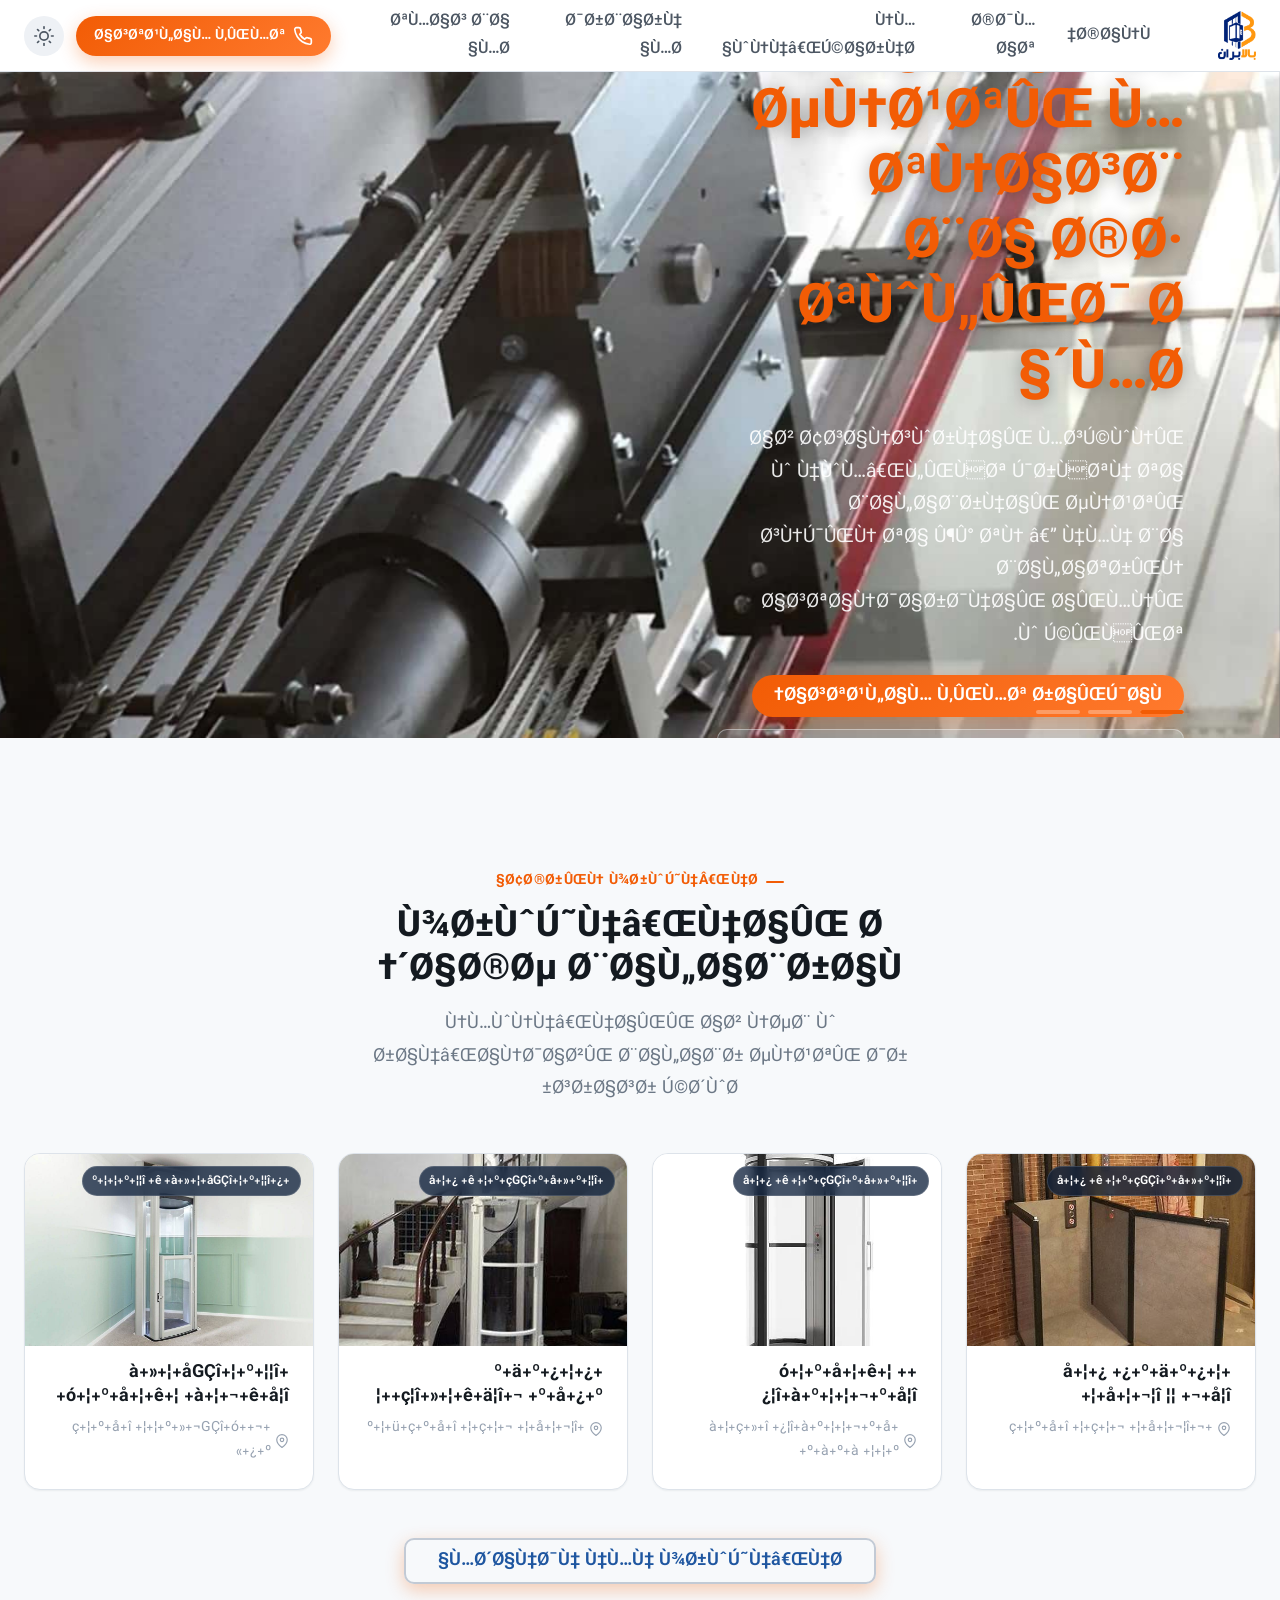
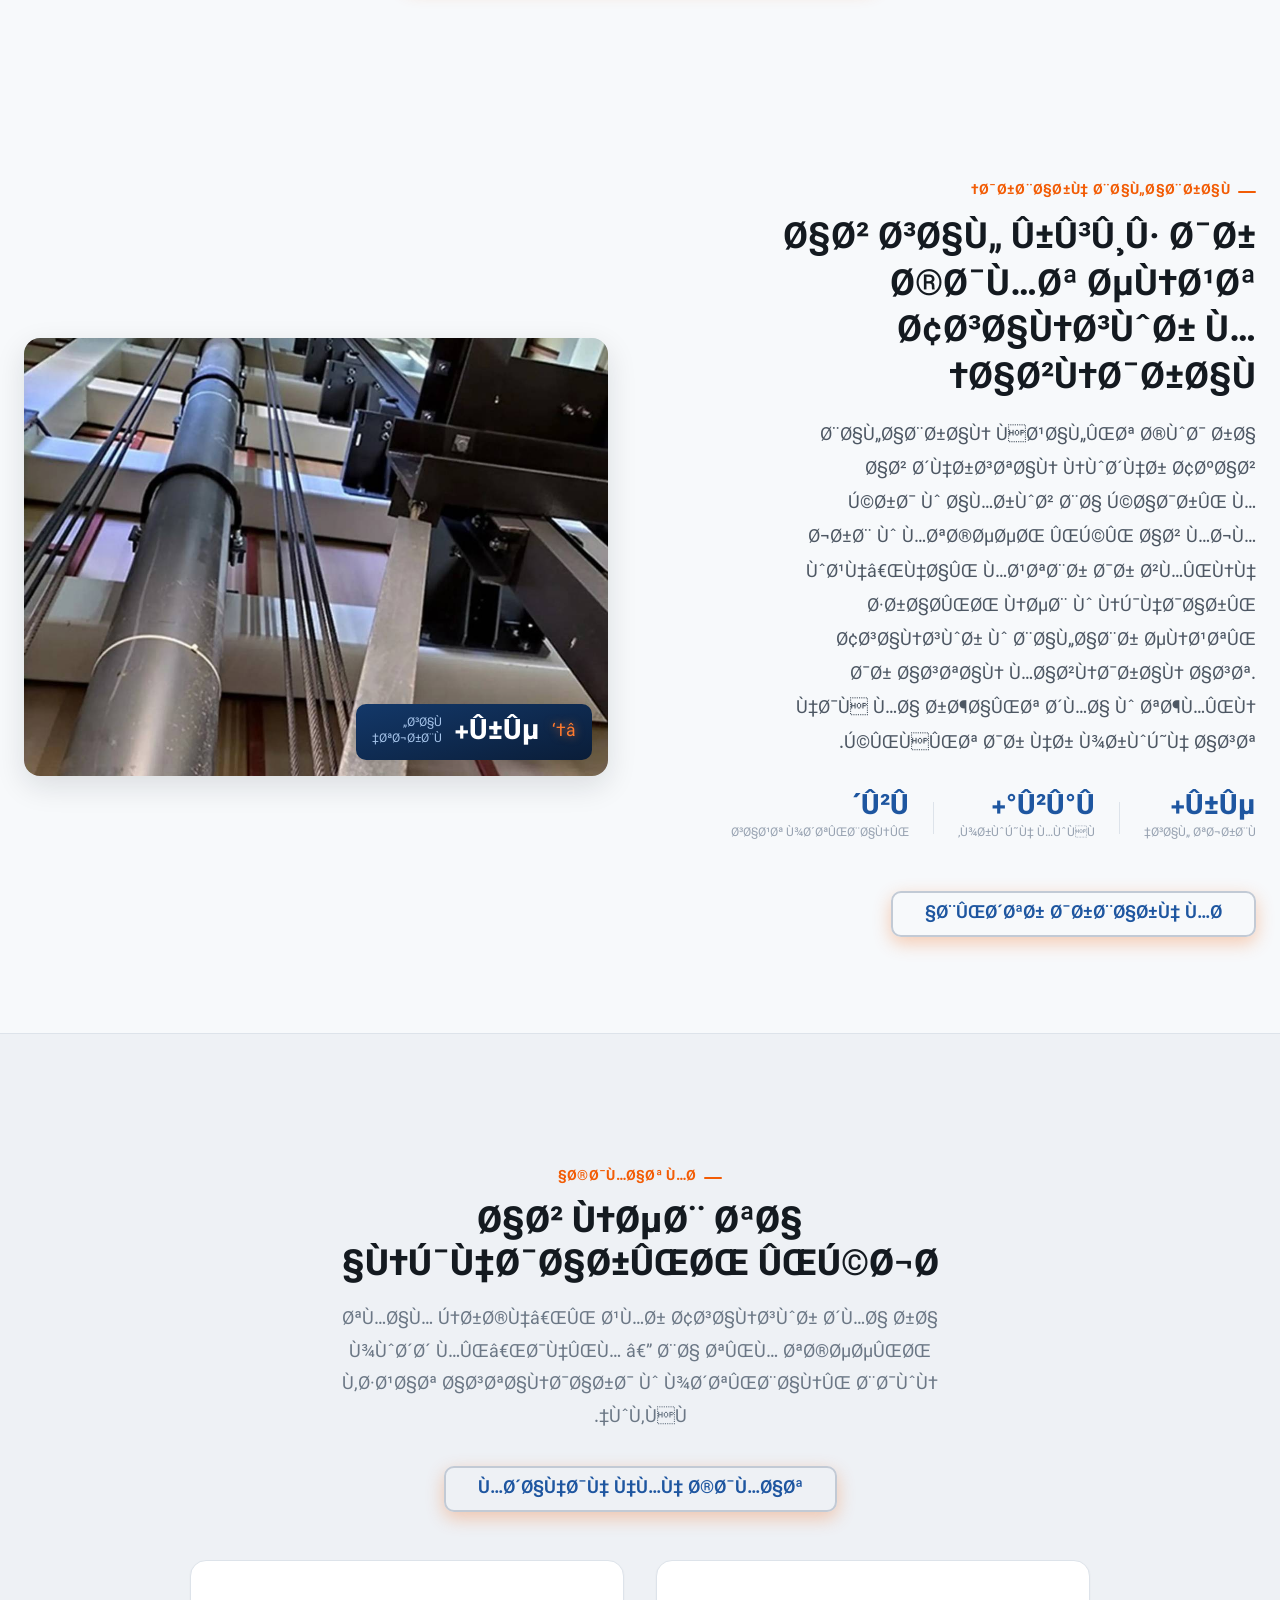
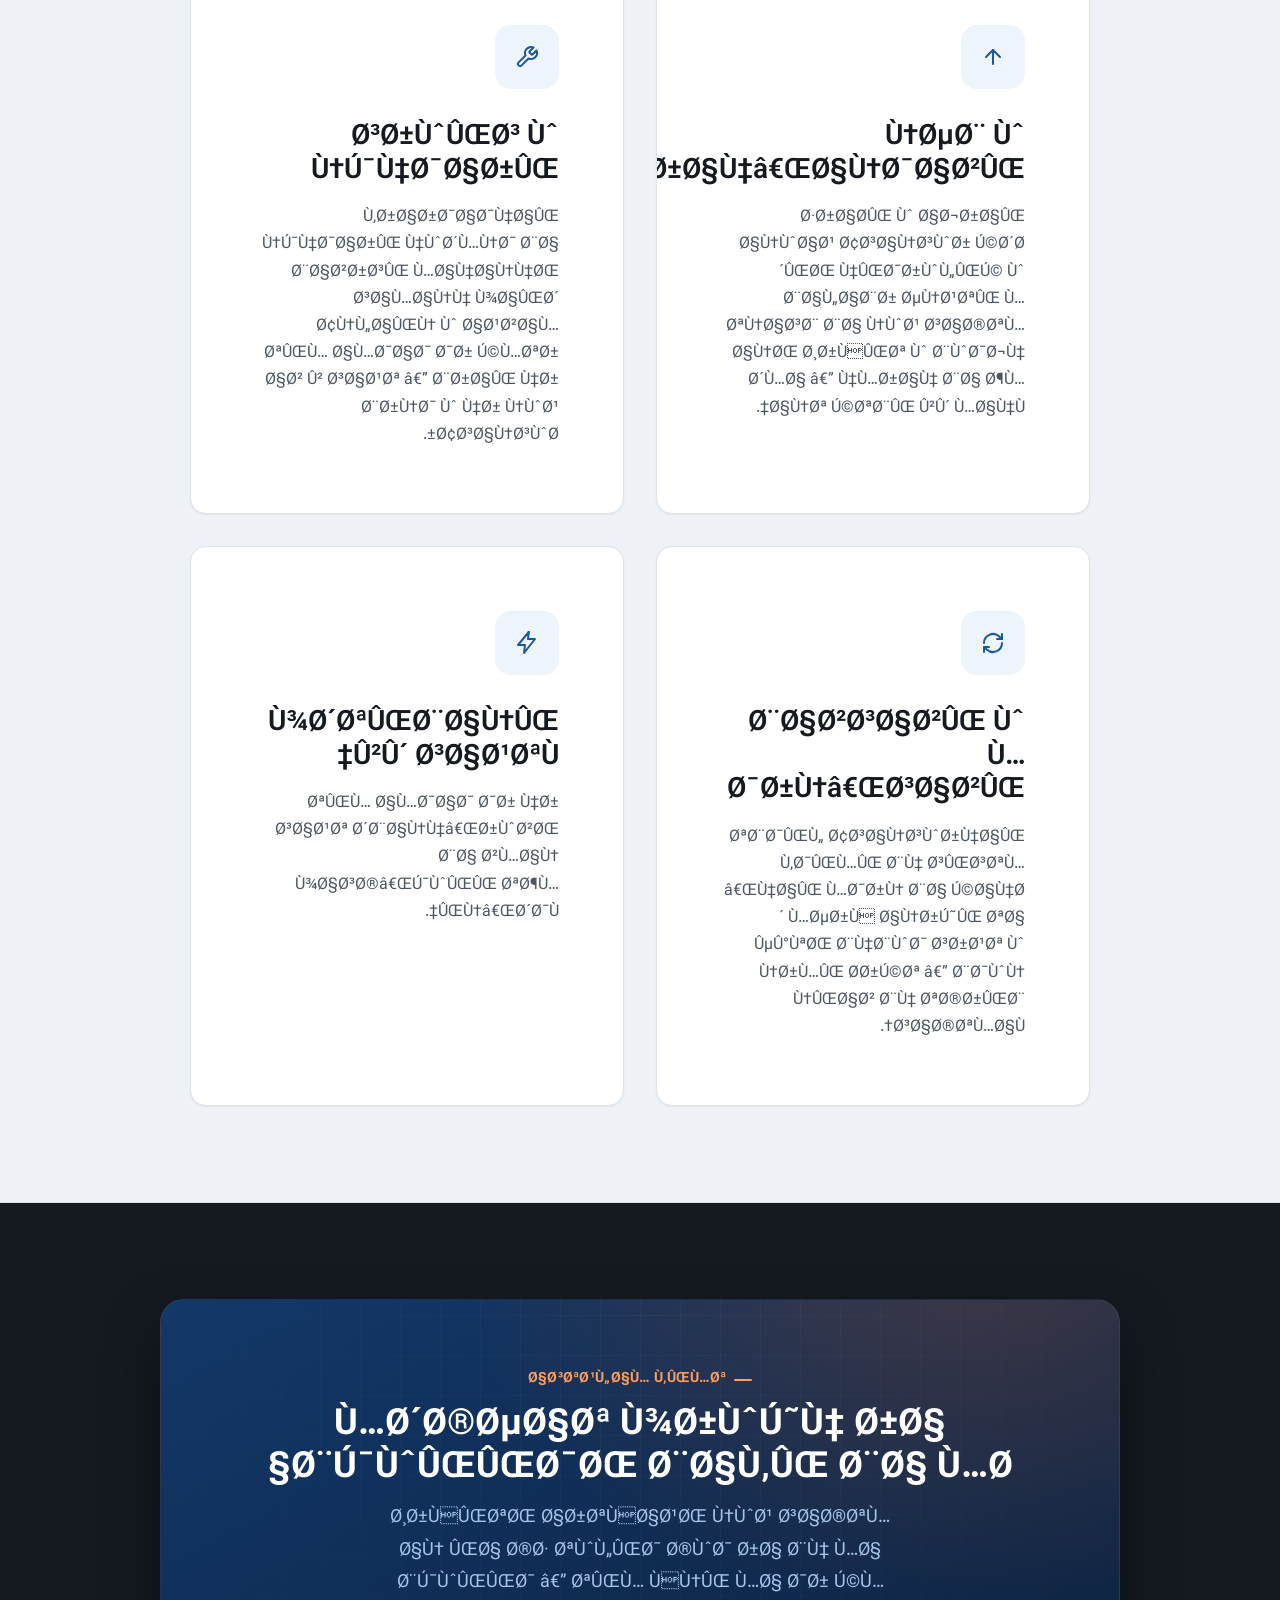
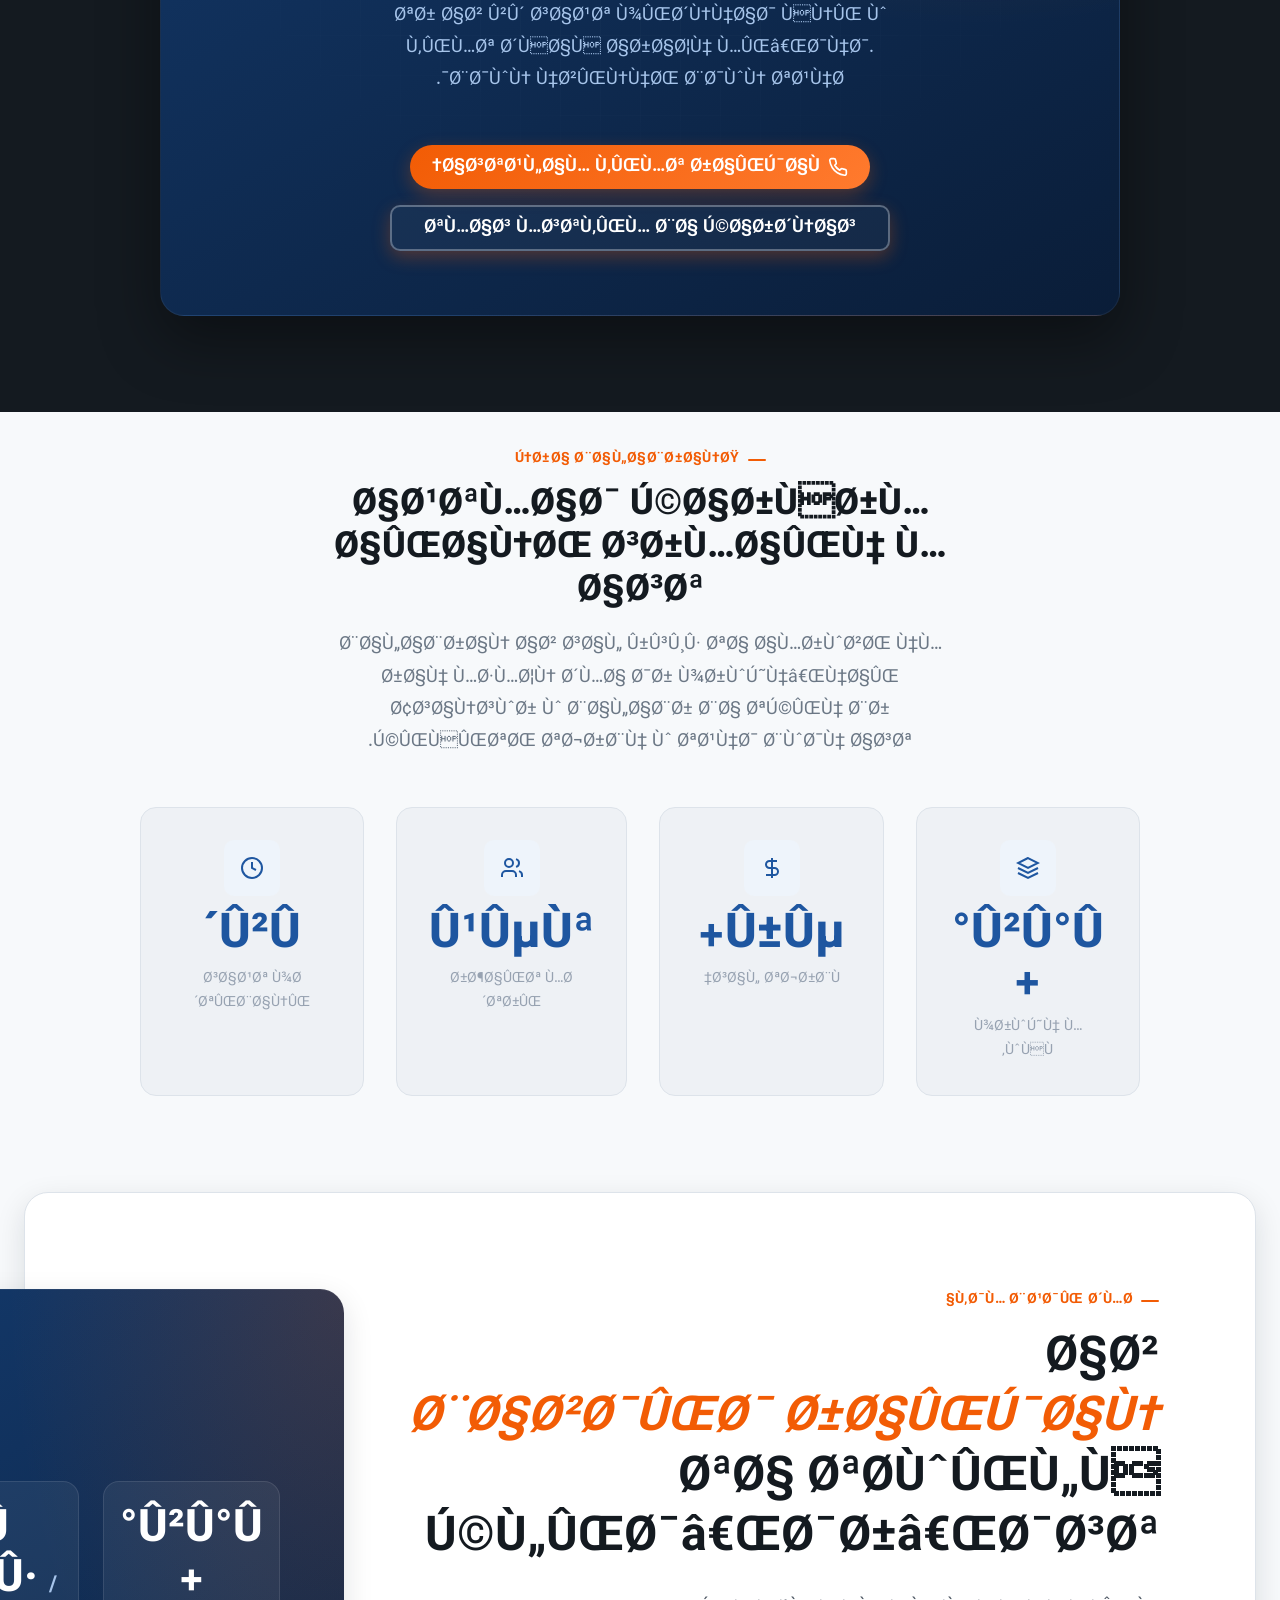
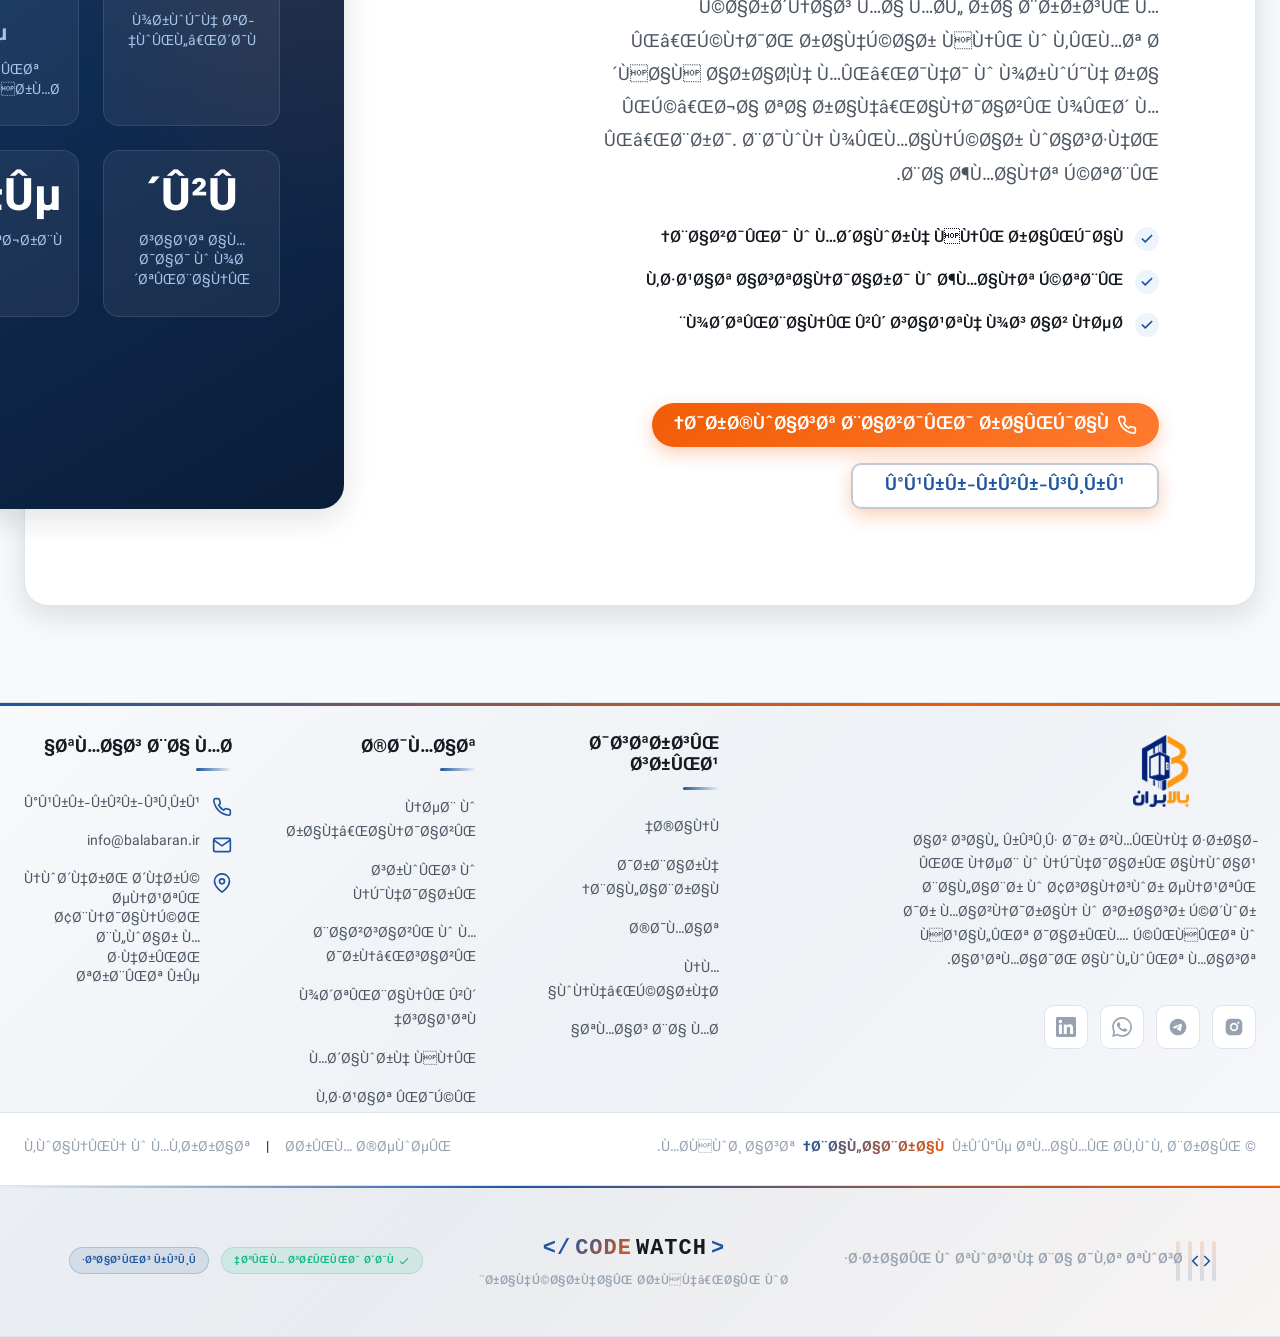
==== commit da568d89: "perf: compress hero images, remove videos, fix UTF-8 encoding" ====
--- a/index.html
+++ b/index.html
@@ -1,61 +1,61 @@
-<!DOCTYPE html>
+﻿<!DOCTYPE html>
 <html lang="fa" dir="rtl">
 
 <head>
-  <!-- ═══════════════════════════════════════════════
-       ✦ CHARSET & VIEWPORT
-  ═══════════════════════════════════════════════ -->
+  <!-- â•â•â•â•â•â•â•â•â•â•â•â•â•â•â•â•â•â•â•â•â•â•â•â•â•â•â•â•â•â•â•â•â•â•â•â•â•â•â•â•â•â•â•â•â•â•â•
+       âœ¦ CHARSET & VIEWPORT
+  â•â•â•â•â•â•â•â•â•â•â•â•â•â•â•â•â•â•â•â•â•â•â•â•â•â•â•â•â•â•â•â•â•â•â•â•â•â•â•â•â•â•â•â•â•â•â• -->
   <meta charset="UTF-8" />
   <meta name="viewport" content="width=device-width, initial-scale=1.0" />
   <meta http-equiv="X-UA-Compatible" content="IE=edge" />
 
-  <!-- ═══════════════════════════════════════════════
-       ✦ PRIMARY SEO
-  ═══════════════════════════════════════════════ -->
-  <title>بالابران | فروشگاه تخصصی بالابر و تجهیزات حمل‌ونقل</title>
+  <!-- â•â•â•â•â•â•â•â•â•â•â•â•â•â•â•â•â•â•â•â•â•â•â•â•â•â•â•â•â•â•â•â•â•â•â•â•â•â•â•â•â•â•â•â•â•â•â•
+       âœ¦ PRIMARY SEO
+  â•â•â•â•â•â•â•â•â•â•â•â•â•â•â•â•â•â•â•â•â•â•â•â•â•â•â•â•â•â•â•â•â•â•â•â•â•â•â•â•â•â•â•â•â•â•â• -->
+  <title>Ø¨Ø§Ù„Ø§Ø¨Ø±Ø§Ù† | ÙØ±ÙˆØ´Ú¯Ø§Ù‡ ØªØ®ØµØµÛŒ Ø¨Ø§Ù„Ø§Ø¨Ø± Ùˆ ØªØ¬Ù‡ÛŒØ²Ø§Øª Ø­Ù…Ù„â€ŒÙˆÙ†Ù‚Ù„</title>
   <meta name="description"
-    content="بالابران؛ فروشگاه تخصصی خرید بالابر، جرثقیل، هویست، بالابر هیدرولیک و تجهیزات جابجایی بار. مشاوره رایگان، ارسال سراسری، گارانتی اصالت کالا." />
+    content="Ø¨Ø§Ù„Ø§Ø¨Ø±Ø§Ù†Ø› ÙØ±ÙˆØ´Ú¯Ø§Ù‡ ØªØ®ØµØµÛŒ Ø®Ø±ÛŒØ¯ Ø¨Ø§Ù„Ø§Ø¨Ø±ØŒ Ø¬Ø±Ø«Ù‚ÛŒÙ„ØŒ Ù‡ÙˆÛŒØ³ØªØŒ Ø¨Ø§Ù„Ø§Ø¨Ø± Ù‡ÛŒØ¯Ø±ÙˆÙ„ÛŒÚ© Ùˆ ØªØ¬Ù‡ÛŒØ²Ø§Øª Ø¬Ø§Ø¨Ø¬Ø§ÛŒÛŒ Ø¨Ø§Ø±. Ù…Ø´Ø§ÙˆØ±Ù‡ Ø±Ø§ÛŒÚ¯Ø§Ù†ØŒ Ø§Ø±Ø³Ø§Ù„ Ø³Ø±Ø§Ø³Ø±ÛŒØŒ Ú¯Ø§Ø±Ø§Ù†ØªÛŒ Ø§ØµØ§Ù„Øª Ú©Ø§Ù„Ø§." />
   <meta name="keywords"
-    content="بالابر، خرید بالابر، جرثقیل، هویست، بالابر هیدرولیک، بالابر برقی، تجهیزات حمل بار، فروشگاه بالابران" />
-  <meta name="author" content="بالابران" />
+    content="Ø¨Ø§Ù„Ø§Ø¨Ø±ØŒ Ø®Ø±ÛŒØ¯ Ø¨Ø§Ù„Ø§Ø¨Ø±ØŒ Ø¬Ø±Ø«Ù‚ÛŒÙ„ØŒ Ù‡ÙˆÛŒØ³ØªØŒ Ø¨Ø§Ù„Ø§Ø¨Ø± Ù‡ÛŒØ¯Ø±ÙˆÙ„ÛŒÚ©ØŒ Ø¨Ø§Ù„Ø§Ø¨Ø± Ø¨Ø±Ù‚ÛŒØŒ ØªØ¬Ù‡ÛŒØ²Ø§Øª Ø­Ù…Ù„ Ø¨Ø§Ø±ØŒ ÙØ±ÙˆØ´Ú¯Ø§Ù‡ Ø¨Ø§Ù„Ø§Ø¨Ø±Ø§Ù†" />
+  <meta name="author" content="Ø¨Ø§Ù„Ø§Ø¨Ø±Ø§Ù†" />
   <meta name="robots" content="index, follow, max-snippet:-1, max-image-preview:large, max-video-preview:-1" />
   <meta name="googlebot" content="index, follow" />
   <link rel="canonical" href="index.html" />
 
-  <!-- ═══════════════════════════════════════════════
-       ✦ OPEN GRAPH
-  ═══════════════════════════════════════════════ -->
+  <!-- â•â•â•â•â•â•â•â•â•â•â•â•â•â•â•â•â•â•â•â•â•â•â•â•â•â•â•â•â•â•â•â•â•â•â•â•â•â•â•â•â•â•â•â•â•â•â•
+       âœ¦ OPEN GRAPH
+  â•â•â•â•â•â•â•â•â•â•â•â•â•â•â•â•â•â•â•â•â•â•â•â•â•â•â•â•â•â•â•â•â•â•â•â•â•â•â•â•â•â•â•â•â•â•â• -->
   <meta property="og:type" content="website" />
   <meta property="og:url" content="/" />
-  <meta property="og:title" content="بالابران | فروشگاه تخصصی بالابر و تجهیزات حمل‌ونقل" />
+  <meta property="og:title" content="Ø¨Ø§Ù„Ø§Ø¨Ø±Ø§Ù† | ÙØ±ÙˆØ´Ú¯Ø§Ù‡ ØªØ®ØµØµÛŒ Ø¨Ø§Ù„Ø§Ø¨Ø± Ùˆ ØªØ¬Ù‡ÛŒØ²Ø§Øª Ø­Ù…Ù„â€ŒÙˆÙ†Ù‚Ù„" />
   <meta property="og:description"
-    content="خرید انواع بالابر، جرثقیل و هویست با بهترین قیمت. مشاوره فنی رایگان، گارانتی اصالت، ارسال سراسری." />
+    content="Ø®Ø±ÛŒØ¯ Ø§Ù†ÙˆØ§Ø¹ Ø¨Ø§Ù„Ø§Ø¨Ø±ØŒ Ø¬Ø±Ø«Ù‚ÛŒÙ„ Ùˆ Ù‡ÙˆÛŒØ³Øª Ø¨Ø§ Ø¨Ù‡ØªØ±ÛŒÙ† Ù‚ÛŒÙ…Øª. Ù…Ø´Ø§ÙˆØ±Ù‡ ÙÙ†ÛŒ Ø±Ø§ÛŒÚ¯Ø§Ù†ØŒ Ú¯Ø§Ø±Ø§Ù†ØªÛŒ Ø§ØµØ§Ù„ØªØŒ Ø§Ø±Ø³Ø§Ù„ Ø³Ø±Ø§Ø³Ø±ÛŒ." />
   <meta property="og:image" content="assets/hero-hoist.jpg" />
   <meta property="og:image:width" content="1200" />
   <meta property="og:image:height" content="630" />
-  <meta property="og:image:alt" content="بالابران — فروشگاه تخصصی بالابر و تجهیزات جابجایی بار" />
-  <meta property="og:site_name" content="بالابران" />
+  <meta property="og:image:alt" content="Ø¨Ø§Ù„Ø§Ø¨Ø±Ø§Ù† â€” ÙØ±ÙˆØ´Ú¯Ø§Ù‡ ØªØ®ØµØµÛŒ Ø¨Ø§Ù„Ø§Ø¨Ø± Ùˆ ØªØ¬Ù‡ÛŒØ²Ø§Øª Ø¬Ø§Ø¨Ø¬Ø§ÛŒÛŒ Ø¨Ø§Ø±" />
+  <meta property="og:site_name" content="Ø¨Ø§Ù„Ø§Ø¨Ø±Ø§Ù†" />
   <meta property="og:locale" content="fa_IR" />
 
-  <!-- ═══════════════════════════════════════════════
-       ✦ TWITTER CARD
-  ═══════════════════════════════════════════════ -->
+  <!-- â•â•â•â•â•â•â•â•â•â•â•â•â•â•â•â•â•â•â•â•â•â•â•â•â•â•â•â•â•â•â•â•â•â•â•â•â•â•â•â•â•â•â•â•â•â•â•
+       âœ¦ TWITTER CARD
+  â•â•â•â•â•â•â•â•â•â•â•â•â•â•â•â•â•â•â•â•â•â•â•â•â•â•â•â•â•â•â•â•â•â•â•â•â•â•â•â•â•â•â•â•â•â•â• -->
   <meta name="twitter:card" content="summary_large_image" />
   <meta name="twitter:site" content="@balabaran_ir" />
-  <meta name="twitter:title" content="بالابران | فروشگاه تخصصی بالابر" />
-  <meta name="twitter:description" content="خرید انواع بالابر، جرثقیل و هویست. مشاوره رایگان، گارانتی، ارسال سراسری." />
+  <meta name="twitter:title" content="Ø¨Ø§Ù„Ø§Ø¨Ø±Ø§Ù† | ÙØ±ÙˆØ´Ú¯Ø§Ù‡ ØªØ®ØµØµÛŒ Ø¨Ø§Ù„Ø§Ø¨Ø±" />
+  <meta name="twitter:description" content="Ø®Ø±ÛŒØ¯ Ø§Ù†ÙˆØ§Ø¹ Ø¨Ø§Ù„Ø§Ø¨Ø±ØŒ Ø¬Ø±Ø«Ù‚ÛŒÙ„ Ùˆ Ù‡ÙˆÛŒØ³Øª. Ù…Ø´Ø§ÙˆØ±Ù‡ Ø±Ø§ÛŒÚ¯Ø§Ù†ØŒ Ú¯Ø§Ø±Ø§Ù†ØªÛŒØŒ Ø§Ø±Ø³Ø§Ù„ Ø³Ø±Ø§Ø³Ø±ÛŒ." />
   <meta name="twitter:image" content="assets/hero-hoist.jpg" />
-  <meta name="twitter:image:alt" content="بالابران — تجهیزات بالابر" />
-
-  <!-- ═══════════════════════════════════════════════
-       ✦ GEO (برای سئوی محلی)
-  ═══════════════════════════════════════════════ -->
+  <meta name="twitter:image:alt" content="Ø¨Ø§Ù„Ø§Ø¨Ø±Ø§Ù† â€” ØªØ¬Ù‡ÛŒØ²Ø§Øª Ø¨Ø§Ù„Ø§Ø¨Ø±" />
+
+  <!-- â•â•â•â•â•â•â•â•â•â•â•â•â•â•â•â•â•â•â•â•â•â•â•â•â•â•â•â•â•â•â•â•â•â•â•â•â•â•â•â•â•â•â•â•â•â•â•
+       âœ¦ GEO (Ø¨Ø±Ø§ÛŒ Ø³Ø¦ÙˆÛŒ Ù…Ø­Ù„ÛŒ)
+  â•â•â•â•â•â•â•â•â•â•â•â•â•â•â•â•â•â•â•â•â•â•â•â•â•â•â•â•â•â•â•â•â•â•â•â•â•â•â•â•â•â•â•â•â•â•â• -->
   <meta name="geo.region" content="IR" />
-  <meta name="geo.placename" content="ایران" />
-
-  <!-- ═══════════════════════════════════════════════
-       ✦ FAVICON & PWA
-  ═══════════════════════════════════════════════ -->
+  <meta name="geo.placename" content="Ø§ÛŒØ±Ø§Ù†" />
+
+  <!-- â•â•â•â•â•â•â•â•â•â•â•â•â•â•â•â•â•â•â•â•â•â•â•â•â•â•â•â•â•â•â•â•â•â•â•â•â•â•â•â•â•â•â•â•â•â•â•
+       âœ¦ FAVICON & PWA
+  â•â•â•â•â•â•â•â•â•â•â•â•â•â•â•â•â•â•â•â•â•â•â•â•â•â•â•â•â•â•â•â•â•â•â•â•â•â•â•â•â•â•â•â•â•â•â• -->
   <link rel="icon" type="image/svg+xml" href="favicon_io/favicone.svg" />
   <link rel="icon" type="image/png" sizes="32x32" href="favicon_io/favicon-32x32.png" />
   <link rel="icon" type="image/png" sizes="16x16" href="favicon_io/favicon-16x16.png" />
@@ -64,26 +64,26 @@
   <meta name="theme-color" content="#f25c05" />
   <meta name="msapplication-TileColor" content="#f25c05" />
 
-  <!-- ═══════════════════════════════════════════════
-       ✦ PERFORMANCE
-  ═══════════════════════════════════════════════ -->
+  <!-- â•â•â•â•â•â•â•â•â•â•â•â•â•â•â•â•â•â•â•â•â•â•â•â•â•â•â•â•â•â•â•â•â•â•â•â•â•â•â•â•â•â•â•â•â•â•â•
+       âœ¦ PERFORMANCE
+  â•â•â•â•â•â•â•â•â•â•â•â•â•â•â•â•â•â•â•â•â•â•â•â•â•â•â•â•â•â•â•â•â•â•â•â•â•â•â•â•â•â•â•â•â•â•â• -->
   <link rel="preconnect" href="https://fonts.googleapis.com" />
   <link rel="preconnect" href="https://fonts.gstatic.com" crossorigin />
   <link rel="dns-prefetch" href="https://www.google-analytics.com" />
   <link rel="preload" as="image" href="assets/hero-hoist.jpg" fetchpriority="high" />
   <link href="https://fonts.googleapis.com/css2?family=Vazirmatn:wght@400;600;700;900&display=swap" rel="stylesheet" />
 
-  <!-- ═══════════════════════════════════════════════
-       ✦ STRUCTURED DATA (JSON-LD)
-  ═══════════════════════════════════════════════ -->
+  <!-- â•â•â•â•â•â•â•â•â•â•â•â•â•â•â•â•â•â•â•â•â•â•â•â•â•â•â•â•â•â•â•â•â•â•â•â•â•â•â•â•â•â•â•â•â•â•â•
+       âœ¦ STRUCTURED DATA (JSON-LD)
+  â•â•â•â•â•â•â•â•â•â•â•â•â•â•â•â•â•â•â•â•â•â•â•â•â•â•â•â•â•â•â•â•â•â•â•â•â•â•â•â•â•â•â•â•â•â•â• -->
   <script type="application/ld+json">
     {
       "@context": "https://schema.org",
       "@type": "Organization",
-      "name": "بالابران",
+      "name": "Ø¨Ø§Ù„Ø§Ø¨Ø±Ø§Ù†",
       "url": "",
       "logo": "assets/icons/balabaran.png",
-      "description": "فروشگاه تخصصی بالابر، جرثقیل، هویست و تجهیزات جابجایی بار",
+      "description": "ÙØ±ÙˆØ´Ú¯Ø§Ù‡ ØªØ®ØµØµÛŒ Ø¨Ø§Ù„Ø§Ø¨Ø±ØŒ Ø¬Ø±Ø«Ù‚ÛŒÙ„ØŒ Ù‡ÙˆÛŒØ³Øª Ùˆ ØªØ¬Ù‡ÛŒØ²Ø§Øª Ø¬Ø§Ø¨Ø¬Ø§ÛŒÛŒ Ø¨Ø§Ø±",
       "address": {
         "@type": "PostalAddress",
         "addressCountry": "IR"
@@ -99,7 +99,7 @@
     {
       "@context": "https://schema.org",
       "@type": "WebSite",
-      "name": "بالابران",
+      "name": "Ø¨Ø§Ù„Ø§Ø¨Ø±Ø§Ù†",
       "url": "",
       "potentialAction": {
         "@type": "SearchAction",
@@ -138,19 +138,19 @@
   <header class="header" id="mainHeader">
     <div class="header__inner container--wide">
 
-      <a href="index.html" class="header__logo" aria-label="بالابران - صفحه اصلی">
-        <img src="assets/icons/balabaran.png" alt="بالابران" class="header__logo-img" width="150" height="50"
+      <a href="index.html" class="header__logo" aria-label="Ø¨Ø§Ù„Ø§Ø¨Ø±Ø§Ù† - ØµÙØ­Ù‡ Ø§ØµÙ„ÛŒ">
+        <img src="assets/icons/balabaran.png" alt="Ø¨Ø§Ù„Ø§Ø¨Ø±Ø§Ù†" class="header__logo-img" width="150" height="50"
           onerror="this.style.display='none';this.nextElementSibling.style.display='inline-flex'">
-        <span class="header__logo-text" style="display:none">بالابران</span>
+        <span class="header__logo-text" style="display:none">Ø¨Ø§Ù„Ø§Ø¨Ø±Ø§Ù†</span>
       </a>
 
-      <nav class="header__nav" aria-label="ناوبری اصلی">
+      <nav class="header__nav" aria-label="Ù†Ø§ÙˆØ¨Ø±ÛŒ Ø§ØµÙ„ÛŒ">
         <ul class="header__menu">
-          <li><a href="index.html" class="header__link">خانه</a></li>
-          <li><a href="services.html" class="header__link">خدمات</a></li>
-          <li><a href="portfolio.html" class="header__link">نمونه‌کارها</a></li>
-          <li><a href="about.html" class="header__link">درباره ما</a></li>
-          <li><a href="contact.html" class="header__link">تماس با ما</a></li>
+          <li><a href="index.html" class="header__link">Ø®Ø§Ù†Ù‡</a></li>
+          <li><a href="services.html" class="header__link">Ø®Ø¯Ù…Ø§Øª</a></li>
+          <li><a href="portfolio.html" class="header__link">Ù†Ù…ÙˆÙ†Ù‡â€ŒÚ©Ø§Ø±Ù‡Ø§</a></li>
+          <li><a href="about.html" class="header__link">Ø¯Ø±Ø¨Ø§Ø±Ù‡ Ù…Ø§</a></li>
+          <li><a href="contact.html" class="header__link">ØªÙ…Ø§Ø³ Ø¨Ø§ Ù…Ø§</a></li>
         </ul>
       </nav>
 
@@ -160,9 +160,9 @@
           <svg class="icon" aria-hidden="true">
             <use href="assets/icons/sprite.svg#phone" />
           </svg>
-          <span>استعلام قیمت</span>
+          <span>Ø§Ø³ØªØ¹Ù„Ø§Ù… Ù‚ÛŒÙ…Øª</span>
         </a>
-<button type="button" class="header__theme-toggle" aria-label="تغییر تم" data-theme-toggle>
+<button type="button" class="header__theme-toggle" aria-label="ØªØºÛŒÛŒØ± ØªÙ…" data-theme-toggle>
           <svg class="icon icon--sun" aria-hidden="true">
             <use href="assets/icons/sprite.svg#sun" />
           </svg>
@@ -171,7 +171,7 @@
           </svg>
         </button>
 
-        <button type="button" class="header__burger" aria-label="باز/بستن منو" aria-expanded="false"
+        <button type="button" class="header__burger" aria-label="Ø¨Ø§Ø²/Ø¨Ø³ØªÙ† Ù…Ù†Ùˆ" aria-expanded="false"
           aria-controls="mobileMenu" data-menu-toggle>
           <svg class="icon icon--menu" aria-hidden="true">
             <use href="assets/icons/sprite.svg#menu" />
@@ -187,21 +187,21 @@
     <!-- overlay -->
     <div class="header__overlay" data-menu-overlay aria-hidden="true"></div>
 
-    <!-- منوی موبایل -->
+    <!-- Ù…Ù†ÙˆÛŒ Ù…ÙˆØ¨Ø§ÛŒÙ„ -->
     <div class="header__mobile" id="mobileMenu" aria-hidden="true">
-      <nav aria-label="ناوبری موبایل">
+      <nav aria-label="Ù†Ø§ÙˆØ¨Ø±ÛŒ Ù…ÙˆØ¨Ø§ÛŒÙ„">
         <ul class="header__mobile-menu">
-          <li><a href="index.html" class="header__mobile-link">خانه</a></li>
-          <li><a href="services.html" class="header__mobile-link">خدمات</a></li>
-          <li><a href="portfolio.html" class="header__mobile-link">نمونه‌کارها</a></li>
-          <li><a href="about.html" class="header__mobile-link">درباره ما</a></li>
-          <li><a href="contact.html" class="header__mobile-link">تماس با ما</a></li>
+          <li><a href="index.html" class="header__mobile-link">Ø®Ø§Ù†Ù‡</a></li>
+          <li><a href="services.html" class="header__mobile-link">Ø®Ø¯Ù…Ø§Øª</a></li>
+          <li><a href="portfolio.html" class="header__mobile-link">Ù†Ù…ÙˆÙ†Ù‡â€ŒÚ©Ø§Ø±Ù‡Ø§</a></li>
+          <li><a href="about.html" class="header__mobile-link">Ø¯Ø±Ø¨Ø§Ø±Ù‡ Ù…Ø§</a></li>
+          <li><a href="contact.html" class="header__mobile-link">ØªÙ…Ø§Ø³ Ø¨Ø§ Ù…Ø§</a></li>
         </ul>
         <a href="contact.html" class="btn btn--cta header__mobile-cta">
           <svg class="icon" aria-hidden="true">
             <use href="assets/icons/sprite.svg#phone" />
           </svg>
-          <span>استعلام قیمت رایگان</span>
+          <span>Ø§Ø³ØªØ¹Ù„Ø§Ù… Ù‚ÛŒÙ…Øª Ø±Ø§ÛŒÚ¯Ø§Ù†</span>
         </a>
 </nav>
     </div>
@@ -210,49 +210,49 @@
   <!-- ==================== MAIN ==================== -->
   <main>
     <!-- ==================== HERO ==================== -->
-    <section class="hero" aria-label="بالابران">
+    <section class="hero" aria-label="Ø¨Ø§Ù„Ø§Ø¨Ø±Ø§Ù†">
       <div class="hero__viewport">
 
         <div class="hero__track" id="heroTrack" aria-live="off">
 
           <figure class="hero__slide is-active">
-            <img class="hero__img" src="assets/images/hero/hero-industrial.jpg" alt="نصب آسانسور و بالابر صنعتی" width="1920" height="900"
+            <img class="hero__img" src="assets/images/hero/hero-industrial.jpg" alt="Ù†ØµØ¨ Ø¢Ø³Ø§Ù†Ø³ÙˆØ± Ùˆ Ø¨Ø§Ù„Ø§Ø¨Ø± ØµÙ†Ø¹ØªÛŒ" width="1920" height="900"
               fetchpriority="high">
             <div class="hero__content">
-              <span class="hero__eyebrow">طراحی، نصب و راه‌اندازی</span>
-              <h1 class="hero__title">بالابر صنعتی متناسب با خط تولید شما</h1>
-              <p class="hero__desc">از آسانسورهای مسکونی و هوم‌لیفت گرفته تا بالابرهای صنعتی سنگین تا ۶۰ تن — همه با بالاترین استانداردهای ایمنی و کیفیت.</p>
+              <span class="hero__eyebrow">Ø·Ø±Ø§Ø­ÛŒØŒ Ù†ØµØ¨ Ùˆ Ø±Ø§Ù‡â€ŒØ§Ù†Ø¯Ø§Ø²ÛŒ</span>
+              <h1 class="hero__title">Ø¨Ø§Ù„Ø§Ø¨Ø± ØµÙ†Ø¹ØªÛŒ Ù…ØªÙ†Ø§Ø³Ø¨ Ø¨Ø§ Ø®Ø· ØªÙˆÙ„ÛŒØ¯ Ø´Ù…Ø§</h1>
+              <p class="hero__desc">Ø§Ø² Ø¢Ø³Ø§Ù†Ø³ÙˆØ±Ù‡Ø§ÛŒ Ù…Ø³Ú©ÙˆÙ†ÛŒ Ùˆ Ù‡ÙˆÙ…â€ŒÙ„ÛŒÙØª Ú¯Ø±ÙØªÙ‡ ØªØ§ Ø¨Ø§Ù„Ø§Ø¨Ø±Ù‡Ø§ÛŒ ØµÙ†Ø¹ØªÛŒ Ø³Ù†Ú¯ÛŒÙ† ØªØ§ Û¶Û° ØªÙ† â€” Ù‡Ù…Ù‡ Ø¨Ø§ Ø¨Ø§Ù„Ø§ØªØ±ÛŒÙ† Ø§Ø³ØªØ§Ù†Ø¯Ø§Ø±Ø¯Ù‡Ø§ÛŒ Ø§ÛŒÙ…Ù†ÛŒ Ùˆ Ú©ÛŒÙÛŒØª.</p>
               <div class="hero__cta-group">
-                <a href="contact.html" class="btn btn--cta">استعلام قیمت رایگان</a>
-                <a href="portfolio.html" class="btn btn--ghost">مشاهده نمونه‌کارها</a>
+                <a href="contact.html" class="btn btn--cta">Ø§Ø³ØªØ¹Ù„Ø§Ù… Ù‚ÛŒÙ…Øª Ø±Ø§ÛŒÚ¯Ø§Ù†</a>
+                <a href="portfolio.html" class="btn btn--ghost">Ù…Ø´Ø§Ù‡Ø¯Ù‡ Ù†Ù…ÙˆÙ†Ù‡â€ŒÚ©Ø§Ø±Ù‡Ø§</a>
               </div>
             </div>
           </figure>
 
           <figure class="hero__slide">
-            <img class="hero__img" src="assets/images/hero/hero-experience.jpg" alt="سرویس و نگهداری تخصصی آسانسور" width="1920"
+            <img class="hero__img" src="assets/images/hero/hero-experience.jpg" alt="Ø³Ø±ÙˆÛŒØ³ Ùˆ Ù†Ú¯Ù‡Ø¯Ø§Ø±ÛŒ ØªØ®ØµØµÛŒ Ø¢Ø³Ø§Ù†Ø³ÙˆØ±" width="1920"
               height="900" loading="lazy">
             <div class="hero__content">
-              <span class="hero__eyebrow">سرویس و نگهداری هوشمند</span>
-              <h1 class="hero__title">پشتیبانی ۲۴ ساعته با پایش هوشمند آنلاین</h1>
-              <p class="hero__desc">قرارداد نگهداری دوره‌ای با بازرسی ماهانه، تشخیص زودهنگام خرابی و اعزام تیم امداد در کمتر از ۲ ساعت — بدون وقفه در کار شما.</p>
+              <span class="hero__eyebrow">Ø³Ø±ÙˆÛŒØ³ Ùˆ Ù†Ú¯Ù‡Ø¯Ø§Ø±ÛŒ Ù‡ÙˆØ´Ù…Ù†Ø¯</span>
+              <h1 class="hero__title">Ù¾Ø´ØªÛŒØ¨Ø§Ù†ÛŒ Û²Û´ Ø³Ø§Ø¹ØªÙ‡ Ø¨Ø§ Ù¾Ø§ÛŒØ´ Ù‡ÙˆØ´Ù…Ù†Ø¯ Ø¢Ù†Ù„Ø§ÛŒÙ†</h1>
+              <p class="hero__desc">Ù‚Ø±Ø§Ø±Ø¯Ø§Ø¯ Ù†Ú¯Ù‡Ø¯Ø§Ø±ÛŒ Ø¯ÙˆØ±Ù‡â€ŒØ§ÛŒ Ø¨Ø§ Ø¨Ø§Ø²Ø±Ø³ÛŒ Ù…Ø§Ù‡Ø§Ù†Ù‡ØŒ ØªØ´Ø®ÛŒØµ Ø²ÙˆØ¯Ù‡Ù†Ú¯Ø§Ù… Ø®Ø±Ø§Ø¨ÛŒ Ùˆ Ø§Ø¹Ø²Ø§Ù… ØªÛŒÙ… Ø§Ù…Ø¯Ø§Ø¯ Ø¯Ø± Ú©Ù…ØªØ± Ø§Ø² Û² Ø³Ø§Ø¹Øª â€” Ø¨Ø¯ÙˆÙ† ÙˆÙ‚ÙÙ‡ Ø¯Ø± Ú©Ø§Ø± Ø´Ù…Ø§.</p>
               <div class="hero__cta-group">
-                <a href="services.html" class="btn btn--cta">خدمات سرویس</a>
-                <a href="contact.html" class="btn btn--ghost">تماس با کارشناس</a>
+                <a href="services.html" class="btn btn--cta">Ø®Ø¯Ù…Ø§Øª Ø³Ø±ÙˆÛŒØ³</a>
+                <a href="contact.html" class="btn btn--ghost">ØªÙ…Ø§Ø³ Ø¨Ø§ Ú©Ø§Ø±Ø´Ù†Ø§Ø³</a>
               </div>
             </div>
           </figure>
 
           <figure class="hero__slide">
-            <img class="hero__img" src="assets/images/hero/hero-support.jpg" alt="تیم مهندسی بالابران" width="1920" height="900"
+            <img class="hero__img" src="assets/images/hero/hero-support.jpg" alt="ØªÛŒÙ… Ù…Ù‡Ù†Ø¯Ø³ÛŒ Ø¨Ø§Ù„Ø§Ø¨Ø±Ø§Ù†" width="1920" height="900"
               loading="lazy">
             <div class="hero__content">
-              <span class="hero__eyebrow">با تجربه و مسئولیت‌پذیری</span>
-              <h1 class="hero__title">از مشاوره تا تحویل کلید در دست</h1>
-              <p class="hero__desc">یک تیم واحد مهندسی، بدون پیمانکار واسطه. طراحی، تأمین قطعات، نصب و پشتیبانی پس از فروش — همه در بالابران.</p>
+              <span class="hero__eyebrow">Ø¨Ø§ ØªØ¬Ø±Ø¨Ù‡ Ùˆ Ù…Ø³Ø¦ÙˆÙ„ÛŒØªâ€ŒÙ¾Ø°ÛŒØ±ÛŒ</span>
+              <h1 class="hero__title">Ø§Ø² Ù…Ø´Ø§ÙˆØ±Ù‡ ØªØ§ ØªØ­ÙˆÛŒÙ„ Ú©Ù„ÛŒØ¯ Ø¯Ø± Ø¯Ø³Øª</h1>
+              <p class="hero__desc">ÛŒÚ© ØªÛŒÙ… ÙˆØ§Ø­Ø¯ Ù…Ù‡Ù†Ø¯Ø³ÛŒØŒ Ø¨Ø¯ÙˆÙ† Ù¾ÛŒÙ…Ø§Ù†Ú©Ø§Ø± ÙˆØ§Ø³Ø·Ù‡. Ø·Ø±Ø§Ø­ÛŒØŒ ØªØ£Ù…ÛŒÙ† Ù‚Ø·Ø¹Ø§ØªØŒ Ù†ØµØ¨ Ùˆ Ù¾Ø´ØªÛŒØ¨Ø§Ù†ÛŒ Ù¾Ø³ Ø§Ø² ÙØ±ÙˆØ´ â€” Ù‡Ù…Ù‡ Ø¯Ø± Ø¨Ø§Ù„Ø§Ø¨Ø±Ø§Ù†.</p>
               <div class="hero__cta-group">
-                <a href="about.html" class="btn btn--cta">درباره بالابران</a>
-                <a href="portfolio.html" class="btn btn--ghost">پروژه‌ها</a>
+                <a href="about.html" class="btn btn--cta">Ø¯Ø±Ø¨Ø§Ø±Ù‡ Ø¨Ø§Ù„Ø§Ø¨Ø±Ø§Ù†</a>
+                <a href="portfolio.html" class="btn btn--ghost">Ù¾Ø±ÙˆÚ˜Ù‡â€ŒÙ‡Ø§</a>
               </div>
             </div>
           </figure>
@@ -262,91 +262,91 @@
         <div class="hero__overlay" aria-hidden="true"></div>
 
         <!-- progress indicators -->
-        <div class="hero__progress" role="tablist" aria-label="انتخاب اسلاید" data-hero-dots></div>
-
-      </div>
-    </section>
-
-    <!-- ==================== PROJECTS (آخرین پروژه‌ها) ==================== -->
+        <div class="hero__progress" role="tablist" aria-label="Ø§Ù†ØªØ®Ø§Ø¨ Ø§Ø³Ù„Ø§ÛŒØ¯" data-hero-dots></div>
+
+      </div>
+    </section>
+
+    <!-- ==================== PROJECTS (Ø¢Ø®Ø±ÛŒÙ† Ù¾Ø±ÙˆÚ˜Ù‡â€ŒÙ‡Ø§) ==================== -->
     <section class="section projects-section" aria-labelledby="projectsTitle">
       <div class="container--wide">
         <header class="section-header">
-          <span class="section-label">آخرین پروژه‌ها</span>
-          <h2 id="projectsTitle">پروژه‌های شاخص بالابران</h2>
-          <p>نمونه‌هایی از نصب و راه‌اندازی بالابر صنعتی در سراسر کشور</p>
+          <span class="section-label">Ø¢Ø®Ø±ÛŒÙ† Ù¾Ø±ÙˆÚ˜Ù‡â€ŒÙ‡Ø§</span>
+          <h2 id="projectsTitle">Ù¾Ø±ÙˆÚ˜Ù‡â€ŒÙ‡Ø§ÛŒ Ø´Ø§Ø®Øµ Ø¨Ø§Ù„Ø§Ø¨Ø±Ø§Ù†</h2>
+          <p>Ù†Ù…ÙˆÙ†Ù‡â€ŒÙ‡Ø§ÛŒÛŒ Ø§Ø² Ù†ØµØ¨ Ùˆ Ø±Ø§Ù‡â€ŒØ§Ù†Ø¯Ø§Ø²ÛŒ Ø¨Ø§Ù„Ø§Ø¨Ø± ØµÙ†Ø¹ØªÛŒ Ø¯Ø± Ø³Ø±Ø§Ø³Ø± Ú©Ø´ÙˆØ±</p>
         </header>
 
         <div class="projects-grid" id="projectsGrid">
-          <!-- کارت‌ها توسط JS ساخته می‌شوند -->
+          <!-- Ú©Ø§Ø±Øªâ€ŒÙ‡Ø§ ØªÙˆØ³Ø· JS Ø³Ø§Ø®ØªÙ‡ Ù…ÛŒâ€ŒØ´ÙˆÙ†Ø¯ -->
         </div>
 
         <div class="projects-section__action">
-          <a class="btn btn--outline" href="portfolio.html">مشاهده همه پروژه‌ها</a>
+          <a class="btn btn--outline" href="portfolio.html">Ù…Ø´Ø§Ù‡Ø¯Ù‡ Ù‡Ù…Ù‡ Ù¾Ø±ÙˆÚ˜Ù‡â€ŒÙ‡Ø§</a>
         </div>
       </div>
     </section>
 
-    <!-- ==================== ABOUT (خلاصه) ==================== -->
+    <!-- ==================== ABOUT (Ø®Ù„Ø§ØµÙ‡) ==================== -->
     <section class="section about-intro" aria-labelledby="aboutIntroTitle">
       <div class="container--wide about-intro__inner">
         <div class="about-intro__text">
-          <span class="section-label">درباره بالابران</span>
+          <span class="section-label">Ø¯Ø±Ø¨Ø§Ø±Ù‡ Ø¨Ø§Ù„Ø§Ø¨Ø±Ø§Ù†</span>
           <h2 id="aboutIntroTitle" class="about-intro__title">
-            از سال ۱۳۸۷ در خدمت صنعت آسانسور مازندران
+            Ø§Ø² Ø³Ø§Ù„ Û±Û³Û¸Û· Ø¯Ø± Ø®Ø¯Ù…Øª ØµÙ†Ø¹Øª Ø¢Ø³Ø§Ù†Ø³ÙˆØ± Ù…Ø§Ø²Ù†Ø¯Ø±Ø§Ù†
           </h2>
           <p class="about-intro__desc">
-            بالابران فعالیت خود را از شهرستان نوشهر آغاز کرد و امروز با کادری مجرب و متخصص،
-            یکی از مجموعه‌های معتبر در زمینه طراحی، نصب و نگهداری آسانسور و بالابر صنعتی در استان مازندران است.
-            هدف ما رضایت شما و تضمین کیفیت در هر پروژه است.
+            Ø¨Ø§Ù„Ø§Ø¨Ø±Ø§Ù† ÙØ¹Ø§Ù„ÛŒØª Ø®ÙˆØ¯ Ø±Ø§ Ø§Ø² Ø´Ù‡Ø±Ø³ØªØ§Ù† Ù†ÙˆØ´Ù‡Ø± Ø¢ØºØ§Ø² Ú©Ø±Ø¯ Ùˆ Ø§Ù…Ø±ÙˆØ² Ø¨Ø§ Ú©Ø§Ø¯Ø±ÛŒ Ù…Ø¬Ø±Ø¨ Ùˆ Ù…ØªØ®ØµØµØŒ
+            ÛŒÚ©ÛŒ Ø§Ø² Ù…Ø¬Ù…ÙˆØ¹Ù‡â€ŒÙ‡Ø§ÛŒ Ù…Ø¹ØªØ¨Ø± Ø¯Ø± Ø²Ù…ÛŒÙ†Ù‡ Ø·Ø±Ø§Ø­ÛŒØŒ Ù†ØµØ¨ Ùˆ Ù†Ú¯Ù‡Ø¯Ø§Ø±ÛŒ Ø¢Ø³Ø§Ù†Ø³ÙˆØ± Ùˆ Ø¨Ø§Ù„Ø§Ø¨Ø± ØµÙ†Ø¹ØªÛŒ Ø¯Ø± Ø§Ø³ØªØ§Ù† Ù…Ø§Ø²Ù†Ø¯Ø±Ø§Ù† Ø§Ø³Øª.
+            Ù‡Ø¯Ù Ù…Ø§ Ø±Ø¶Ø§ÛŒØª Ø´Ù…Ø§ Ùˆ ØªØ¶Ù…ÛŒÙ† Ú©ÛŒÙÛŒØª Ø¯Ø± Ù‡Ø± Ù¾Ø±ÙˆÚ˜Ù‡ Ø§Ø³Øª.
           </p>
 
           <ul class="about-intro__stats" role="list">
             <li class="about-intro__stat">
-              <span class="about-intro__stat-num">۱۵+</span>
-              <span class="about-intro__stat-label">سال تجربه</span>
+              <span class="about-intro__stat-num">Û±Ûµ+</span>
+              <span class="about-intro__stat-label">Ø³Ø§Ù„ ØªØ¬Ø±Ø¨Ù‡</span>
             </li>
             <li class="about-intro__stat-divider" aria-hidden="true"></li>
             <li class="about-intro__stat">
-              <span class="about-intro__stat-num">۲۰۰+</span>
-              <span class="about-intro__stat-label">پروژه موفق</span>
+              <span class="about-intro__stat-num">Û²Û°Û°+</span>
+              <span class="about-intro__stat-label">Ù¾Ø±ÙˆÚ˜Ù‡ Ù…ÙˆÙÙ‚</span>
             </li>
             <li class="about-intro__stat-divider" aria-hidden="true"></li>
             <li class="about-intro__stat">
-              <span class="about-intro__stat-num">۲۴</span>
-              <span class="about-intro__stat-label">ساعت پشتیبانی</span>
+              <span class="about-intro__stat-num">Û²Û´</span>
+              <span class="about-intro__stat-label">Ø³Ø§Ø¹Øª Ù¾Ø´ØªÛŒØ¨Ø§Ù†ÛŒ</span>
             </li>
           </ul>
 
           <a href="about.html" class="btn btn--outline about-intro__cta">
-            <span>بیشتر درباره ما</span>
+            <span>Ø¨ÛŒØ´ØªØ± Ø¯Ø±Ø¨Ø§Ø±Ù‡ Ù…Ø§</span>
           </a>
         </div>
 
         <figure class="about-intro__media">
-          <img src="assets/hero-hoist.jpg" alt="تیم نصب بالابران در حال کار" width="640" height="480"
+          <img src="assets/hero-hoist.jpg" alt="ØªÛŒÙ… Ù†ØµØ¨ Ø¨Ø§Ù„Ø§Ø¨Ø±Ø§Ù† Ø¯Ø± Ø­Ø§Ù„ Ú©Ø§Ø±" width="640" height="480"
             loading="lazy" decoding="async" class="about-intro__img">
           <div class="about-intro__badge" aria-hidden="true">
-            <span class="about-intro__badge-arrow">↑</span>
-            <span class="about-intro__badge-num">۱۵+</span>
-            <span class="about-intro__badge-label">سال<br>تجربه</span>
+            <span class="about-intro__badge-arrow">â†‘</span>
+            <span class="about-intro__badge-num">Û±Ûµ+</span>
+            <span class="about-intro__badge-label">Ø³Ø§Ù„<br>ØªØ¬Ø±Ø¨Ù‡</span>
           </div>
         </figure>
       </div>
     </section>
 
-    <!-- ===== خدمات / Services (خلاصه) ===== -->
+    <!-- ===== Ø®Ø¯Ù…Ø§Øª / Services (Ø®Ù„Ø§ØµÙ‡) ===== -->
     <section class="section services-section" aria-labelledby="servicesTitle">
       <div class="container--wide">
         <header class="section-header">
-          <span class="section-label" style="justify-content:center">خدمات ما</span>
-          <h2 id="servicesTitle">از نصب تا نگهداری، یکجا</h2>
+          <span class="section-label" style="justify-content:center">Ø®Ø¯Ù…Ø§Øª Ù…Ø§</span>
+          <h2 id="servicesTitle">Ø§Ø² Ù†ØµØ¨ ØªØ§ Ù†Ú¯Ù‡Ø¯Ø§Ø±ÛŒØŒ ÛŒÚ©Ø¬Ø§</h2>
           <p>
-            تمام چرخه‌ی عمر آسانسور شما را پوشش می‌دهیم — با تیم تخصصی،
-            قطعات استاندارد و پشتیبانی بدون وقفه.
+            ØªÙ…Ø§Ù… Ú†Ø±Ø®Ù‡â€ŒÛŒ Ø¹Ù…Ø± Ø¢Ø³Ø§Ù†Ø³ÙˆØ± Ø´Ù…Ø§ Ø±Ø§ Ù¾ÙˆØ´Ø´ Ù…ÛŒâ€ŒØ¯Ù‡ÛŒÙ… â€” Ø¨Ø§ ØªÛŒÙ… ØªØ®ØµØµÛŒØŒ
+            Ù‚Ø·Ø¹Ø§Øª Ø§Ø³ØªØ§Ù†Ø¯Ø§Ø±Ø¯ Ùˆ Ù¾Ø´ØªÛŒØ¨Ø§Ù†ÛŒ Ø¨Ø¯ÙˆÙ† ÙˆÙ‚ÙÙ‡.
           </p>
 
           <div class="services-section__action">
-            <a class="btn btn--outline" href="services.html">مشاهده همه خدمات</a>
+            <a class="btn btn--outline" href="services.html">Ù…Ø´Ø§Ù‡Ø¯Ù‡ Ù‡Ù…Ù‡ Ø®Ø¯Ù…Ø§Øª</a>
           </div>
         </header>
 
@@ -359,9 +359,9 @@
                 <path d="M5 12l7-7 7 7" />
               </svg>
             </span>
-            <h3 class="service-card__title">نصب و راه‌اندازی</h3>
+            <h3 class="service-card__title">Ù†ØµØ¨ Ùˆ Ø±Ø§Ù‡â€ŒØ§Ù†Ø¯Ø§Ø²ÛŒ</h3>
             <p class="service-card__desc">
-              طراحی و اجرای انواع آسانسور کششی، هیدرولیک و بالابر صنعتی متناسب با نوع ساختمان، ظرفیت و بودجه شما — همراه با ضمانت کتبی ۲۴ ماهه.
+              Ø·Ø±Ø§Ø­ÛŒ Ùˆ Ø§Ø¬Ø±Ø§ÛŒ Ø§Ù†ÙˆØ§Ø¹ Ø¢Ø³Ø§Ù†Ø³ÙˆØ± Ú©Ø´Ø´ÛŒØŒ Ù‡ÛŒØ¯Ø±ÙˆÙ„ÛŒÚ© Ùˆ Ø¨Ø§Ù„Ø§Ø¨Ø± ØµÙ†Ø¹ØªÛŒ Ù…ØªÙ†Ø§Ø³Ø¨ Ø¨Ø§ Ù†ÙˆØ¹ Ø³Ø§Ø®ØªÙ…Ø§Ù†ØŒ Ø¸Ø±ÙÛŒØª Ùˆ Ø¨ÙˆØ¯Ø¬Ù‡ Ø´Ù…Ø§ â€” Ù‡Ù…Ø±Ø§Ù‡ Ø¨Ø§ Ø¶Ù…Ø§Ù†Øª Ú©ØªØ¨ÛŒ Û²Û´ Ù…Ø§Ù‡Ù‡.
             </p>
           </li>
 
@@ -373,9 +373,9 @@
                   d="M14.7 6.3a1 1 0 0 0 0 1.4l1.6 1.6a1 1 0 0 0 1.4 0l3.77-3.77a6 6 0 0 1-7.94 7.94l-6.91 6.91a2.12 2.12 0 0 1-3-3l6.91-6.91a6 6 0 0 1 7.94-7.94l-3.76 3.76z" />
               </svg>
             </span>
-            <h3 class="service-card__title">سرویس و نگهداری</h3>
+            <h3 class="service-card__title">Ø³Ø±ÙˆÛŒØ³ Ùˆ Ù†Ú¯Ù‡Ø¯Ø§Ø±ÛŒ</h3>
             <p class="service-card__desc">
-              قراردادهای نگهداری هوشمند با بازرسی ماهانه، سامانه پایش آنلاین و اعزام تیم امداد در کمتر از ۲ ساعت — برای هر برند و هر نوع آسانسور.
+              Ù‚Ø±Ø§Ø±Ø¯Ø§Ø¯Ù‡Ø§ÛŒ Ù†Ú¯Ù‡Ø¯Ø§Ø±ÛŒ Ù‡ÙˆØ´Ù…Ù†Ø¯ Ø¨Ø§ Ø¨Ø§Ø²Ø±Ø³ÛŒ Ù…Ø§Ù‡Ø§Ù†Ù‡ØŒ Ø³Ø§Ù…Ø§Ù†Ù‡ Ù¾Ø§ÛŒØ´ Ø¢Ù†Ù„Ø§ÛŒÙ† Ùˆ Ø§Ø¹Ø²Ø§Ù… ØªÛŒÙ… Ø§Ù…Ø¯Ø§Ø¯ Ø¯Ø± Ú©Ù…ØªØ± Ø§Ø² Û² Ø³Ø§Ø¹Øª â€” Ø¨Ø±Ø§ÛŒ Ù‡Ø± Ø¨Ø±Ù†Ø¯ Ùˆ Ù‡Ø± Ù†ÙˆØ¹ Ø¢Ø³Ø§Ù†Ø³ÙˆØ±.
             </p>
           </li>
 
@@ -389,9 +389,9 @@
                 <path d="M3 21v-5h5" />
               </svg>
             </span>
-            <h3 class="service-card__title">بازسازی و مدرن‌سازی</h3>
+            <h3 class="service-card__title">Ø¨Ø§Ø²Ø³Ø§Ø²ÛŒ Ùˆ Ù…Ø¯Ø±Ù†â€ŒØ³Ø§Ø²ÛŒ</h3>
             <p class="service-card__desc">
-              تبدیل آسانسورهای قدیمی به سیستم‌های مدرن با کاهش مصرف انرژی تا ۵۰٪، بهبود سرعت و نرمی حرکت — بدون نیاز به تخریب ساختمان.
+              ØªØ¨Ø¯ÛŒÙ„ Ø¢Ø³Ø§Ù†Ø³ÙˆØ±Ù‡Ø§ÛŒ Ù‚Ø¯ÛŒÙ…ÛŒ Ø¨Ù‡ Ø³ÛŒØ³ØªÙ…â€ŒÙ‡Ø§ÛŒ Ù…Ø¯Ø±Ù† Ø¨Ø§ Ú©Ø§Ù‡Ø´ Ù…ØµØ±Ù Ø§Ù†Ø±Ú˜ÛŒ ØªØ§ ÛµÛ°ÙªØŒ Ø¨Ù‡Ø¨ÙˆØ¯ Ø³Ø±Ø¹Øª Ùˆ Ù†Ø±Ù…ÛŒ Ø­Ø±Ú©Øª â€” Ø¨Ø¯ÙˆÙ† Ù†ÛŒØ§Ø² Ø¨Ù‡ ØªØ®Ø±ÛŒØ¨ Ø³Ø§Ø®ØªÙ…Ø§Ù†.
             </p>
           </li>
 
@@ -402,9 +402,9 @@
                 <path d="M13 2 3 14h7l-1 8 11-14h-7l1-8z" stroke-linejoin="round" />
               </svg>
             </span>
-            <h3 class="service-card__title">پشتیبانی ۲۴ ساعته</h3>
+            <h3 class="service-card__title">Ù¾Ø´ØªÛŒØ¨Ø§Ù†ÛŒ Û²Û´ Ø³Ø§Ø¹ØªÙ‡</h3>
             <p class="service-card__desc">
-              تیم امداد در هر ساعت شبانه‌روز، با زمان پاسخ‌گویی تضمین‌شده.
+              ØªÛŒÙ… Ø§Ù…Ø¯Ø§Ø¯ Ø¯Ø± Ù‡Ø± Ø³Ø§Ø¹Øª Ø´Ø¨Ø§Ù†Ù‡â€ŒØ±ÙˆØ²ØŒ Ø¨Ø§ Ø²Ù…Ø§Ù† Ù¾Ø§Ø³Ø®â€ŒÚ¯ÙˆÛŒÛŒ ØªØ¶Ù…ÛŒÙ†â€ŒØ´Ø¯Ù‡.
             </p>
           </li>
         </ul>
@@ -413,22 +413,22 @@
       </div>
     </section>
 
-    <!-- ===== CTA (میانه صفحه) ===== -->
+    <!-- ===== CTA (Ù…ÛŒØ§Ù†Ù‡ ØµÙØ­Ù‡) ===== -->
     <section class="section cta-section" aria-labelledby="ctaTitle">
       <div class="container">
         <div class="cta-section__content">
-          <span class="section-label">استعلام قیمت</span>
-          <h2 id="ctaTitle">مشخصات پروژه را بگویید، باقی با ما</h2>
-          <p>ظرفیت، ارتفاع، نوع ساختمان یا خط تولید خود را به ما بگویید — تیم فنی ما در کمتر از ۲۴ ساعت پیشنهاد فنی و قیمت شفاف ارائه می‌دهد. بدون هزینه، بدون تعهد.</p>
+          <span class="section-label">Ø§Ø³ØªØ¹Ù„Ø§Ù… Ù‚ÛŒÙ…Øª</span>
+          <h2 id="ctaTitle">Ù…Ø´Ø®ØµØ§Øª Ù¾Ø±ÙˆÚ˜Ù‡ Ø±Ø§ Ø¨Ú¯ÙˆÛŒÛŒØ¯ØŒ Ø¨Ø§Ù‚ÛŒ Ø¨Ø§ Ù…Ø§</h2>
+          <p>Ø¸Ø±ÙÛŒØªØŒ Ø§Ø±ØªÙØ§Ø¹ØŒ Ù†ÙˆØ¹ Ø³Ø§Ø®ØªÙ…Ø§Ù† ÛŒØ§ Ø®Ø· ØªÙˆÙ„ÛŒØ¯ Ø®ÙˆØ¯ Ø±Ø§ Ø¨Ù‡ Ù…Ø§ Ø¨Ú¯ÙˆÛŒÛŒØ¯ â€” ØªÛŒÙ… ÙÙ†ÛŒ Ù…Ø§ Ø¯Ø± Ú©Ù…ØªØ± Ø§Ø² Û²Û´ Ø³Ø§Ø¹Øª Ù¾ÛŒØ´Ù†Ù‡Ø§Ø¯ ÙÙ†ÛŒ Ùˆ Ù‚ÛŒÙ…Øª Ø´ÙØ§Ù Ø§Ø±Ø§Ø¦Ù‡ Ù…ÛŒâ€ŒØ¯Ù‡Ø¯. Ø¨Ø¯ÙˆÙ† Ù‡Ø²ÛŒÙ†Ù‡ØŒ Ø¨Ø¯ÙˆÙ† ØªØ¹Ù‡Ø¯.</p>
 
           <div class="cta-section__actions">
             <a class="btn btn--cta" href="contact.html">
               <svg class="icon" aria-hidden="true">
                 <use href="assets/icons/sprite.svg#phone" />
               </svg>
-              <span>استعلام قیمت رایگان</span>
+              <span>Ø§Ø³ØªØ¹Ù„Ø§Ù… Ù‚ÛŒÙ…Øª Ø±Ø§ÛŒÚ¯Ø§Ù†</span>
             </a>
-            <a class="btn btn--outline" href="tel:09111213819">تماس مستقیم با کارشناس</a>
+            <a class="btn btn--outline" href="tel:09111213819">ØªÙ…Ø§Ø³ Ù…Ø³ØªÙ‚ÛŒÙ… Ø¨Ø§ Ú©Ø§Ø±Ø´Ù†Ø§Ø³</a>
           </div>
         </div>
       </div>
@@ -437,11 +437,11 @@
     <!-- ===== TRUST / STATS ===== -->
     <div class="container--wide">
       <header class="section-header">
-        <span class="section-label">چرا بالابران؟</span>
-        <h2 id="trustTitle">اعتماد کارفرمایان، سرمایه ماست</h2>
+        <span class="section-label">Ú†Ø±Ø§ Ø¨Ø§Ù„Ø§Ø¨Ø±Ø§Ù†ØŸ</span>
+        <h2 id="trustTitle">Ø§Ø¹ØªÙ…Ø§Ø¯ Ú©Ø§Ø±ÙØ±Ù…Ø§ÛŒØ§Ù†ØŒ Ø³Ø±Ù…Ø§ÛŒÙ‡ Ù…Ø§Ø³Øª</h2>
         <p>
-          بالابران از سال ۱۳۸۷ تا امروز، همراه مطمئن شما در پروژه‌های آسانسور و بالابر
-          با تکیه بر کیفیت، تجربه و تعهد بوده است.
+          Ø¨Ø§Ù„Ø§Ø¨Ø±Ø§Ù† Ø§Ø² Ø³Ø§Ù„ Û±Û³Û¸Û· ØªØ§ Ø§Ù…Ø±ÙˆØ²ØŒ Ù‡Ù…Ø±Ø§Ù‡ Ù…Ø·Ù…Ø¦Ù† Ø´Ù…Ø§ Ø¯Ø± Ù¾Ø±ÙˆÚ˜Ù‡â€ŒÙ‡Ø§ÛŒ Ø¢Ø³Ø§Ù†Ø³ÙˆØ± Ùˆ Ø¨Ø§Ù„Ø§Ø¨Ø±
+          Ø¨Ø§ ØªÚ©ÛŒÙ‡ Ø¨Ø± Ú©ÛŒÙÛŒØªØŒ ØªØ¬Ø±Ø¨Ù‡ Ùˆ ØªØ¹Ù‡Ø¯ Ø¨ÙˆØ¯Ù‡ Ø§Ø³Øª.
         </p>
       </header>
 
@@ -454,8 +454,8 @@
               <path d="M2 12l10 5 10-5" />
             </svg>
           </div>
-          <span class="trust-card__num">۲۰۰+</span>
-          <span class="trust-card__label">پروژه موفق</span>
+          <span class="trust-card__num">Û²Û°Û°+</span>
+          <span class="trust-card__label">Ù¾Ø±ÙˆÚ˜Ù‡ Ù…ÙˆÙÙ‚</span>
         </li>
 
         <li class="trust-card">
@@ -464,8 +464,8 @@
               <path d="M12 2v20M17 5H9.5a3.5 3.5 0 0 0 0 7h5a3.5 3.5 0 0 1 0 7H6" />
             </svg>
           </div>
-          <span class="trust-card__num">۱۵+</span>
-          <span class="trust-card__label">سال تجربه</span>
+          <span class="trust-card__num">Û±Ûµ+</span>
+          <span class="trust-card__label">Ø³Ø§Ù„ ØªØ¬Ø±Ø¨Ù‡</span>
         </li>
 
         <li class="trust-card">
@@ -476,8 +476,8 @@
               <path d="M22 21v-2a4 4 0 0 0-3-3.87M16 3.13a4 4 0 0 1 0 7.75" />
             </svg>
           </div>
-          <span class="trust-card__num">۹۵٪</span>
-          <span class="trust-card__label">رضایت مشتری</span>
+          <span class="trust-card__num">Û¹ÛµÙª</span>
+          <span class="trust-card__label">Ø±Ø¶Ø§ÛŒØª Ù…Ø´ØªØ±ÛŒ</span>
         </li>
 
         <li class="trust-card">
@@ -487,27 +487,27 @@
               <polyline points="12 6 12 12 16 14" />
             </svg>
           </div>
-          <span class="trust-card__num">۲۴</span>
-          <span class="trust-card__label">ساعت پشتیبانی</span>
+          <span class="trust-card__num">Û²Û´</span>
+          <span class="trust-card__label">Ø³Ø§Ø¹Øª Ù¾Ø´ØªÛŒØ¨Ø§Ù†ÛŒ</span>
         </li>
       </ul>
     </div>
     </section>
 
-    <!-- ===== CTA FINAL (قبل از فوتر) ===== -->
+    <!-- ===== CTA FINAL (Ù‚Ø¨Ù„ Ø§Ø² ÙÙˆØªØ±) ===== -->
     <section class="section cta-final" aria-labelledby="ctaFinalTitle">
       <div class="container--wide">
         <div class="cta-final__wrapper">
 
-          <!-- محتوا -->
+          <!-- Ù…Ø­ØªÙˆØ§ -->
           <div class="cta-final__content">
-            <span class="section-label">قدم بعدی شما</span>
+            <span class="section-label">Ù‚Ø¯Ù… Ø¨Ø¹Ø¯ÛŒ Ø´Ù…Ø§</span>
             <h2 id="ctaFinalTitle">
-              از <span class="highlight">بازدید رایگان</span> تا تحویلِ کلید‌در‌دست
+              Ø§Ø² <span class="highlight">Ø¨Ø§Ø²Ø¯ÛŒØ¯ Ø±Ø§ÛŒÚ¯Ø§Ù†</span> ØªØ§ ØªØ­ÙˆÛŒÙ„Ù Ú©Ù„ÛŒØ¯â€ŒØ¯Ø±â€ŒØ¯Ø³Øª
             </h2>
             <p class="cta-final__desc">
-              کارشناس ما محل را بررسی می‌کند، راهکار فنی و قیمت شفاف ارائه می‌دهد و
-              پروژه را یک‌جا تا راه‌اندازی پیش می‌برد. بدون پیمانکار واسطه، با ضمانت کتبی.
+              Ú©Ø§Ø±Ø´Ù†Ø§Ø³ Ù…Ø§ Ù…Ø­Ù„ Ø±Ø§ Ø¨Ø±Ø±Ø³ÛŒ Ù…ÛŒâ€ŒÚ©Ù†Ø¯ØŒ Ø±Ø§Ù‡Ú©Ø§Ø± ÙÙ†ÛŒ Ùˆ Ù‚ÛŒÙ…Øª Ø´ÙØ§Ù Ø§Ø±Ø§Ø¦Ù‡ Ù…ÛŒâ€ŒØ¯Ù‡Ø¯ Ùˆ
+              Ù¾Ø±ÙˆÚ˜Ù‡ Ø±Ø§ ÛŒÚ©â€ŒØ¬Ø§ ØªØ§ Ø±Ø§Ù‡â€ŒØ§Ù†Ø¯Ø§Ø²ÛŒ Ù¾ÛŒØ´ Ù…ÛŒâ€ŒØ¨Ø±Ø¯. Ø¨Ø¯ÙˆÙ† Ù¾ÛŒÙ…Ø§Ù†Ú©Ø§Ø± ÙˆØ§Ø³Ø·Ù‡ØŒ Ø¨Ø§ Ø¶Ù…Ø§Ù†Øª Ú©ØªØ¨ÛŒ.
             </p>
 
             <ul class="cta-final__points" role="list">
@@ -515,19 +515,19 @@
                 <svg viewBox="0 0 24 24" aria-hidden="true">
                   <polyline points="20 6 9 17 4 12" />
                 </svg>
-                <span>بازدید و مشاوره فنی رایگان</span>
+                <span>Ø¨Ø§Ø²Ø¯ÛŒØ¯ Ùˆ Ù…Ø´Ø§ÙˆØ±Ù‡ ÙÙ†ÛŒ Ø±Ø§ÛŒÚ¯Ø§Ù†</span>
               </li>
               <li>
                 <svg viewBox="0 0 24 24" aria-hidden="true">
                   <polyline points="20 6 9 17 4 12" />
                 </svg>
-                <span>قطعات استاندارد و ضمانت کتبی</span>
+                <span>Ù‚Ø·Ø¹Ø§Øª Ø§Ø³ØªØ§Ù†Ø¯Ø§Ø±Ø¯ Ùˆ Ø¶Ù…Ø§Ù†Øª Ú©ØªØ¨ÛŒ</span>
               </li>
               <li>
                 <svg viewBox="0 0 24 24" aria-hidden="true">
                   <polyline points="20 6 9 17 4 12" />
                 </svg>
-                <span>پشتیبانی ۲۴ ساعته پس از نصب</span>
+                <span>Ù¾Ø´ØªÛŒØ¨Ø§Ù†ÛŒ Û²Û´ Ø³Ø§Ø¹ØªÙ‡ Ù¾Ø³ Ø§Ø² Ù†ØµØ¨</span>
               </li>
             </ul>
 
@@ -536,29 +536,29 @@
                 <svg class="icon" aria-hidden="true">
                   <use href="assets/icons/sprite.svg#phone" />
                 </svg>
-                <span>درخواست بازدید رایگان</span>
+                <span>Ø¯Ø±Ø®ÙˆØ§Ø³Øª Ø¨Ø§Ø²Ø¯ÛŒØ¯ Ø±Ø§ÛŒÚ¯Ø§Ù†</span>
               </a>
-              <a class="btn btn--outline" href="tel:09111213819">۰۹۱۱-۱۲۱-۳۸۱۹</a>
-            </div>
-          </div>
-
-          <!-- کارت آمار -->
-          <aside class="cta-final__visual" aria-label="عملکرد بالابران">
+              <a class="btn btn--outline" href="tel:09111213819">Û°Û¹Û±Û±-Û±Û²Û±-Û³Û¸Û±Û¹</a>
+            </div>
+          </div>
+
+          <!-- Ú©Ø§Ø±Øª Ø¢Ù…Ø§Ø± -->
+          <aside class="cta-final__visual" aria-label="Ø¹Ù…Ù„Ú©Ø±Ø¯ Ø¨Ø§Ù„Ø§Ø¨Ø±Ø§Ù†">
             <div class="cta-final__stat">
-              <span class="cta-final__stat-num">۲۰۰+</span>
-              <span class="cta-final__stat-label">پروژه تحویل‌شده</span>
+              <span class="cta-final__stat-num">Û²Û°Û°+</span>
+              <span class="cta-final__stat-label">Ù¾Ø±ÙˆÚ˜Ù‡ ØªØ­ÙˆÛŒÙ„â€ŒØ´Ø¯Ù‡</span>
             </div>
             <div class="cta-final__stat">
-              <span class="cta-final__stat-num">۴٫۷ <small>/۵</small></span>
-              <span class="cta-final__stat-label">رضایت کارفرما</span>
+              <span class="cta-final__stat-num">Û´Ù«Û· <small>/Ûµ</small></span>
+              <span class="cta-final__stat-label">Ø±Ø¶Ø§ÛŒØª Ú©Ø§Ø±ÙØ±Ù…Ø§</span>
             </div>
             <div class="cta-final__stat">
-            <span class="cta-final__stat-num">۲۴</span>
-            <span class="cta-final__stat-label">ساعت امداد و پشتیبانی</span>
+            <span class="cta-final__stat-num">Û²Û´</span>
+            <span class="cta-final__stat-label">Ø³Ø§Ø¹Øª Ø§Ù…Ø¯Ø§Ø¯ Ùˆ Ù¾Ø´ØªÛŒØ¨Ø§Ù†ÛŒ</span>
             </div>
             <div class="cta-final__stat">
-              <span class="cta-final__stat-num">۱۵+</span>
-              <span class="cta-final__stat-label">سال تجربه</span>
+              <span class="cta-final__stat-num">Û±Ûµ+</span>
+              <span class="cta-final__stat-label">Ø³Ø§Ù„ ØªØ¬Ø±Ø¨Ù‡</span>
             </div>
           </aside>
 
--- a/assets/css/root.css
+++ b/assets/css/root.css
@@ -1 +1 @@
-:root{--color-primary-50:#eef4fb;--color-primary-100:#d3e2f5;--color-primary-200:#a7c5eb;--color-primary-300:#6fa0db;--color-primary-400:#3d76c4;--color-primary-500:#1e56a0;--color-primary-600:#184784;--color-primary-700:#133869;--color-primary-800:#0e2a4f;--color-primary-900:#0a1d38;--color-accent-50:#fff4ec;--color-accent-100:#ffe2cc;--color-accent-200:#ffc299;--color-accent-300:#ff9d5c;--color-accent-400:#ff7a2e;--color-accent-500:#f25c05;--color-accent-600:#cc4a00;--color-accent-700:#a03a00;--color-neutral-0:#ffffff;--color-neutral-50:#f7f9fb;--color-neutral-100:#eef1f5;--color-neutral-200:#dde3ea;--color-neutral-300:#c2cad5;--color-neutral-400:#97a2b1;--color-neutral-500:#6b7785;--color-neutral-600:#4d5763;--color-neutral-700:#364049;--color-neutral-800:#232b33;--color-neutral-900:#141a20;--color-success:#1ca672;--color-warning:#f0a800;--color-danger:#d63b3b;--color-info:var(--color-primary-400);--glass-bg:rgba(255,255,255,.72);--glass-border:rgba(255,255,255,.25);--header-height-scrolled:64px;--bg-body:var(--color-neutral-50);--bg-surface:var(--color-neutral-0);--bg-subtle:var(--color-neutral-100);--bg-inverse:var(--color-primary-800);--text-primary:var(--color-neutral-900);--text-secondary:var(--color-neutral-600);--text-muted:var(--color-neutral-400);--text-inverse:var(--color-neutral-0);--text-link:var(--color-primary-500);--border-color:var(--color-neutral-200);--border-strong:var(--color-neutral-300);--brand:var(--color-primary-500);--brand-hover:var(--color-primary-600);--cta:var(--color-accent-500);--cta-hover:var(--color-accent-600);--font-family-base:'Vazirmatn','iranYekan','IRANSans',system-ui,sans-serif;--font-family-num:'Vazirmatn','iranYekan',system-ui,sans-serif;--fs-xs:0.75rem;--fs-sm:0.875rem;--fs-base:1rem;--fs-md:1.125rem;--fs-lg:1.375rem;--fs-xl:1.75rem;--fs-2xl:2.25rem;--fs-3xl:3rem;--fs-4xl:3.75rem;--fw-regular:400;--fw-medium:500;--fw-semibold:600;--fw-bold:700;--fw-black:800;--lh-tight:1.2;--lh-snug:1.4;--lh-normal:1.7;--space-1:0.25rem;--space-2:0.5rem;--space-3:0.75rem;--space-4:1rem;--space-5:1.5rem;--space-6:2rem;--space-7:3rem;--space-8:4rem;--space-9:6rem;--radius-sm:6px;--radius-md:10px;--radius-lg:16px;--radius-xl:24px;--radius-full:999px;--shadow-sm:0 1px 2px rgba(20,26,32,0.06);--shadow-md:0 4px 12px rgba(20,26,32,0.08);--shadow-lg:0 10px 30px rgba(20,26,32,0.12);--shadow-cta:0 6px 18px rgba(242,92,5,0.30);--transition-fast:150ms ease;--transition-base:250ms ease;--transition-slow:400ms ease;--container-max:1200px;--container-narrow:800px;--container-wide:1400px;--container-pad:var(--space-5);--header-height:72px;--z-header:100;--z-modal:1000}.container{width:100%;max-width:var(--container-max);margin-inline:auto;padding-inline:var(--container-pad)}.container--narrow{max-width:var(--container-narrow)}.container--wide{width:100%;max-width:var(--container-wide);margin-inline:auto;padding-inline:var(--container-pad)}.container--full{max-width:100%}.container--inverse{color:var(--color-neutral-0)}.container--inverse p,.container--inverse h1,.container--inverse h2,.container--inverse h3{color:inherit}@media (max-width:480px){.container{--container-pad:var(--space-4)}}[data-theme="dark"]{--bg-body:#0c1117;--bg-surface:#131a22;--bg-subtle:#1a232d;--bg-inverse:#1a232d;--text-primary:#f5f7fa;--text-secondary:#b6c0cc;--text-muted:#8a95a3;--text-inverse:#f5f7fa;--text-link:#6fa0db;--border-color:rgba(255,255,255,.08);--border-strong:rgba(255,255,255,.16);--brand:#3d76c4;--brand-hover:#6fa0db;--glass-bg:rgba(12,17,23,.72);--glass-border:rgba(255,255,255,.06);--shadow-sm:0 1px 2px rgba(0,0,0,.4);--shadow-md:0 4px 12px rgba(0,0,0,.45);--shadow-lg:0 10px 30px rgba(0,0,0,.55);--shadow-cta:0 6px 18px rgba(242,92,5,.22)}[data-theme="dark"] .header.scrolled{background:rgba(12,17,23,.82);border-color:rgba(255,255,255,.06)}*,*::before,*::after{box-sizing:border-box;margin:0;padding:0}html{font-size:100%;scroll-behavior:smooth;scroll-padding-top:var(--header-height);overflow-x:clip}body{direction:rtl;text-align:right;font-family:var(--font-family-base);font-size:var(--fs-base);line-height:var(--lh-normal);color:var(--text-primary);background:var(--bg-body);-webkit-font-smoothing:antialiased}h1,h2,h3,h4{line-height:var(--lh-tight);font-weight:var(--fw-bold);color:var(--text-primary)}h1{font-size:var(--fs-3xl)}h2{font-size:var(--fs-2xl)}h3{font-size:var(--fs-xl)}h4{font-size:var(--fs-lg)}p{color:var(--text-secondary)}a{color:var(--text-link);text-decoration:none;transition:color var(--transition-fast)}a:hover{color:var(--brand-hover)}img{max-width:100%;display:block}ul{list-style:none}button{font-family:inherit;cursor:pointer;border:none}.section{padding-block:var(--space-9)}.section--subtle{background:var(--bg-subtle)}.btn{display:inline-flex;align-items:center;justify-content:center;gap:var(--space-2);padding:var(--space-3) var(--space-6);font-size:var(--fs-md);font-weight:var(--fw-semibold);border-radius:var(--radius-md);transition:transform var(--transition-base),opacity var(--transition-base),box-shadow var(--transition-base),border-color var(--transition-base),background var(--transition-base),color var(--transition-base),filter var(--transition-base);white-space:nowrap}.btn--cta{background:linear-gradient(135deg,var(--cta),#ff7a2e);color:var(--text-inverse);box-shadow:var(--shadow-cta);border-radius:var(--radius-full);padding:12px 22px}.btn--cta:hover{background:linear-gradient(135deg,var(--cta-hover),var(--cta));transform:translateY(-2px);box-shadow:0 10px 25px rgba(242,92,5,.35)}.btn--primary{background:var(--brand);color:var(--text-inverse)}.btn--primary:hover{background:var(--brand-hover)}.btn--outline{background:transparent;color:var(--brand);border:2px solid var(--border-strong)}.btn--outline:hover{border-color:var(--brand);background:var(--bg-subtle)}:where(a,button,input,[tabindex]):focus-visible{outline:2px solid var(--brand);outline-offset:2px}@media (max-width:768px){:root{--fs-3xl:2.25rem;--fs-2xl:1.75rem;--space-9:4rem}}@media (max-width:480px){:root{--container-pad:var(--space-4)}}+﻿:root{--color-primary-50:#eef4fb;--color-primary-100:#d3e2f5;--color-primary-200:#a7c5eb;--color-primary-300:#6fa0db;--color-primary-400:#3d76c4;--color-primary-500:#1e56a0;--color-primary-600:#184784;--color-primary-700:#133869;--color-primary-800:#0e2a4f;--color-primary-900:#0a1d38;--color-accent-50:#fff4ec;--color-accent-100:#ffe2cc;--color-accent-200:#ffc299;--color-accent-300:#ff9d5c;--color-accent-400:#ff7a2e;--color-accent-500:#f25c05;--color-accent-600:#cc4a00;--color-accent-700:#a03a00;--color-neutral-0:#ffffff;--color-neutral-50:#f7f9fb;--color-neutral-100:#eef1f5;--color-neutral-200:#dde3ea;--color-neutral-300:#c2cad5;--color-neutral-400:#97a2b1;--color-neutral-500:#6b7785;--color-neutral-600:#4d5763;--color-neutral-700:#364049;--color-neutral-800:#232b33;--color-neutral-900:#141a20;--color-success:#1ca672;--color-warning:#f0a800;--color-danger:#d63b3b;--color-info:var(--color-primary-400);--glass-bg:rgba(255,255,255,.72);--glass-border:rgba(255,255,255,.25);--header-height-scrolled:64px;--bg-body:var(--color-neutral-50);--bg-surface:var(--color-neutral-0);--bg-subtle:var(--color-neutral-100);--bg-inverse:var(--color-primary-800);--text-primary:var(--color-neutral-900);--text-secondary:var(--color-neutral-600);--text-muted:var(--color-neutral-400);--text-inverse:var(--color-neutral-0);--text-link:var(--color-primary-500);--border-color:var(--color-neutral-200);--border-strong:var(--color-neutral-300);--brand:var(--color-primary-500);--brand-hover:var(--color-primary-600);--cta:var(--color-accent-500);--cta-hover:var(--color-accent-600);--font-family-base:'Vazirmatn','iranYekan','IRANSans',system-ui,sans-serif;--font-family-num:'Vazirmatn','iranYekan',system-ui,sans-serif;--fs-xs:0.75rem;--fs-sm:0.875rem;--fs-base:1rem;--fs-md:1.125rem;--fs-lg:1.375rem;--fs-xl:1.75rem;--fs-2xl:2.25rem;--fs-3xl:3rem;--fs-4xl:3.75rem;--fw-regular:400;--fw-medium:500;--fw-semibold:600;--fw-bold:700;--fw-black:800;--lh-tight:1.2;--lh-snug:1.4;--lh-normal:1.7;--space-1:0.25rem;--space-2:0.5rem;--space-3:0.75rem;--space-4:1rem;--space-5:1.5rem;--space-6:2rem;--space-7:3rem;--space-8:4rem;--space-9:6rem;--radius-sm:6px;--radius-md:10px;--radius-lg:16px;--radius-xl:24px;--radius-full:999px;--shadow-sm:0 1px 2px rgba(20,26,32,0.06);--shadow-md:0 4px 12px rgba(20,26,32,0.08);--shadow-lg:0 10px 30px rgba(20,26,32,0.12);--shadow-cta:0 6px 18px rgba(242,92,5,0.30);--transition-fast:150ms ease;--transition-base:250ms ease;--transition-slow:400ms ease;--container-max:1200px;--container-narrow:800px;--container-wide:1400px;--container-pad:var(--space-5);--header-height:72px;--z-header:100;--z-modal:1000}.container{width:100%;max-width:var(--container-max);margin-inline:auto;padding-inline:var(--container-pad)}.container--narrow{max-width:var(--container-narrow)}.container--wide{width:100%;max-width:var(--container-wide);margin-inline:auto;padding-inline:var(--container-pad)}.container--full{max-width:100%}.container--inverse{color:var(--color-neutral-0)}.container--inverse p,.container--inverse h1,.container--inverse h2,.container--inverse h3{color:inherit}@media (max-width:480px){.container{--container-pad:var(--space-4)}}[data-theme="dark"]{--bg-body:#0c1117;--bg-surface:#131a22;--bg-subtle:#1a232d;--bg-inverse:#1a232d;--text-primary:#f5f7fa;--text-secondary:#b6c0cc;--text-muted:#8a95a3;--text-inverse:#f5f7fa;--text-link:#6fa0db;--border-color:rgba(255,255,255,.08);--border-strong:rgba(255,255,255,.16);--brand:#3d76c4;--brand-hover:#6fa0db;--glass-bg:rgba(12,17,23,.72);--glass-border:rgba(255,255,255,.06);--shadow-sm:0 1px 2px rgba(0,0,0,.4);--shadow-md:0 4px 12px rgba(0,0,0,.45);--shadow-lg:0 10px 30px rgba(0,0,0,.55);--shadow-cta:0 6px 18px rgba(242,92,5,.22)}[data-theme="dark"] .header.scrolled{background:rgba(12,17,23,.82);border-color:rgba(255,255,255,.06)}*,*::before,*::after{box-sizing:border-box;margin:0;padding:0}html{font-size:100%;scroll-behavior:smooth;scroll-padding-top:var(--header-height);overflow-x:clip}body{direction:rtl;text-align:right;font-family:var(--font-family-base);font-size:var(--fs-base);line-height:var(--lh-normal);color:var(--text-primary);background:var(--bg-body);-webkit-font-smoothing:antialiased}h1,h2,h3,h4{line-height:var(--lh-tight);font-weight:var(--fw-bold);color:var(--text-primary)}h1{font-size:var(--fs-3xl)}h2{font-size:var(--fs-2xl)}h3{font-size:var(--fs-xl)}h4{font-size:var(--fs-lg)}p{color:var(--text-secondary)}a{color:var(--text-link);text-decoration:none;transition:color var(--transition-fast)}a:hover{color:var(--brand-hover)}img{max-width:100%;display:block}ul{list-style:none}button{font-family:inherit;cursor:pointer;border:none}.section{padding-block:var(--space-9)}.section--subtle{background:var(--bg-subtle)}.btn{display:inline-flex;align-items:center;justify-content:center;gap:var(--space-2);padding:var(--space-3) var(--space-6);font-size:var(--fs-md);font-weight:var(--fw-semibold);border-radius:var(--radius-md);transition:transform var(--transition-base),opacity var(--transition-base),box-shadow var(--transition-base),border-color var(--transition-base),background var(--transition-base),color var(--transition-base),filter var(--transition-base);white-space:nowrap}.btn--cta{background:linear-gradient(135deg,var(--cta),#ff7a2e);color:var(--text-inverse);box-shadow:var(--shadow-cta);border-radius:var(--radius-full);padding:12px 22px}.btn--cta:hover{background:linear-gradient(135deg,var(--cta-hover),var(--cta));transform:translateY(-2px);box-shadow:0 10px 25px rgba(242,92,5,.35)}.btn--primary{background:var(--brand);color:var(--text-inverse)}.btn--primary:hover{background:var(--brand-hover)}.btn--outline{background:transparent;color:var(--brand);border:2px solid var(--border-strong)}.btn--outline:hover{border-color:var(--brand);background:var(--bg-subtle)}:where(a,button,input,[tabindex]):focus-visible{outline:2px solid var(--brand);outline-offset:2px}@media (max-width:768px){:root{--fs-3xl:2.25rem;--fs-2xl:1.75rem;--space-9:4rem}}@media (max-width:480px){:root{--container-pad:var(--space-4)}}
--- a/assets/css/font.css
+++ b/assets/css/font.css
@@ -1 +1 @@
-@font-face{font-family:'Vazirmatn';src:local('Vazirmatn'),url(../fonts/Vazirmatn-Regular.woff2) format('woff2');font-weight:400;font-display:swap}@font-face{font-family:'Vazirmatn';src:local('Vazirmatn'),url(../fonts/Vazirmatn-Medium.woff2) format('woff2');font-weight:500;font-display:swap}@font-face{font-family:'Vazirmatn';src:local('Vazirmatn'),url(../fonts/Vazirmatn-SemiBold.woff2) format('woff2');font-weight:600;font-display:swap}@font-face{font-family:'Vazirmatn';src:local('Vazirmatn'),url(../fonts/Vazirmatn-Bold.woff2) format('woff2');font-weight:700;font-display:swap}@font-face{font-family:'iranYekan';src:local('iranYekan'),url(../fonts/iranyekanwebregular.woff2) format('woff2');font-weight:400;font-display:swap}@font-face{font-family:'iranYekan';src:local('iranYekan'),url(../fonts/iranyekanwebregular.woff2) format('woff2');font-weight:500;font-display:swap}@font-face{font-family:'iranYekan';src:local('iranYekan'),url(../fonts/iranyekanwebregular.woff2) format('woff2');font-weight:600;font-display:swap}@font-face{font-family:'iranYekan';src:local('iranYekan'),url(../fonts/iranyekanwebregular.woff2) format('woff2');font-weight:700;font-display:swap}+﻿@font-face{font-family:'Vazirmatn';src:local('Vazirmatn'),url(../fonts/Vazirmatn-Regular.woff2) format('woff2');font-weight:400;font-display:swap}@font-face{font-family:'Vazirmatn';src:local('Vazirmatn'),url(../fonts/Vazirmatn-Medium.woff2) format('woff2');font-weight:500;font-display:swap}@font-face{font-family:'Vazirmatn';src:local('Vazirmatn'),url(../fonts/Vazirmatn-SemiBold.woff2) format('woff2');font-weight:600;font-display:swap}@font-face{font-family:'Vazirmatn';src:local('Vazirmatn'),url(../fonts/Vazirmatn-Bold.woff2) format('woff2');font-weight:700;font-display:swap}@font-face{font-family:'iranYekan';src:local('iranYekan'),url(../fonts/iranyekanwebregular.woff2) format('woff2');font-weight:400;font-display:swap}@font-face{font-family:'iranYekan';src:local('iranYekan'),url(../fonts/iranyekanwebregular.woff2) format('woff2');font-weight:500;font-display:swap}@font-face{font-family:'iranYekan';src:local('iranYekan'),url(../fonts/iranyekanwebregular.woff2) format('woff2');font-weight:600;font-display:swap}@font-face{font-family:'iranYekan';src:local('iranYekan'),url(../fonts/iranyekanwebregular.woff2) format('woff2');font-weight:700;font-display:swap}
--- a/assets/css/main.css
+++ b/assets/css/main.css
@@ -1 +1 @@
-@import url("./components/hero.css");@import url("./components/footer.css");@import url("./components/error.css");@import url("./components/contact.css");@import url("./components/about.css");*,*::before,*::after{box-sizing:border-box;margin:0;padding:0}html{font-size:100%;scroll-behavior:smooth;scroll-padding-top:var(--header-height)}body{direction:rtl;text-align:right;font-family:var(--font-family-base);font-size:var(--fs-base);line-height:var(--lh-normal);color:var(--text-primary);background:var(--bg-body);-webkit-font-smoothing:antialiased;transition:background var(--transition-base),color var(--transition-base)}h1,h2,h3,h4{line-height:var(--lh-tight);font-weight:var(--fw-bold);color:var(--text-primary)}h1{font-size:var(--fs-3xl)}h2{font-size:var(--fs-2xl)}h3{font-size:var(--fs-xl)}h4{font-size:var(--fs-lg)}p{color:var(--text-secondary)}a{color:var(--text-link);text-decoration:none;transition:color var(--transition-fast)}a:hover{color:var(--brand-hover)}img{max-width:100%;display:block}ul{list-style:none}button{font-family:inherit;cursor:pointer;border:none;background:none}.icon{width:20px;height:20px;flex-shrink:0;fill:none;stroke:currentColor;stroke-width:2;stroke-linecap:round;stroke-linejoin:round;display:inline-block;vertical-align:middle;color:inherit}.btn{display:inline-flex;align-items:center;justify-content:center;gap:var(--space-2);padding:var(--space-3) var(--space-6);font-size:var(--fs-md);font-weight:var(--fw-semibold);border-radius:var(--radius-md);transition:all var(--transition-base);white-space:nowrap;cursor:pointer;border:none;font-family:inherit;line-height:1}.btn--cta{background:linear-gradient(135deg,var(--cta),#ff7a2e);color:#fff;box-shadow:var(--shadow-cta);border-radius:var(--radius-full);padding:12px 22px}.btn--cta:hover{color:#fff;background:linear-gradient(135deg,var(--cta-hover),var(--cta));transform:translateY(-2px);box-shadow:0 10px 25px rgba(242,92,5,.35)}.btn--primary{background:var(--brand);color:var(--text-inverse)}.btn--primary:hover{background:var(--brand-hover);color:var(--text-inverse)}.btn--outline{background:transparent;color:var(--brand);border:2px solid var(--border-strong)}.btn--outline:hover{border-color:var(--brand);background:var(--bg-subtle)}:where(a,button,input,[tabindex]):focus-visible{outline:2px solid var(--brand);outline-offset:2px}@media (max-width:768px){:root{--fs-3xl:2.25rem;--fs-2xl:1.75rem;--space-9:4rem}}@media (max-width:480px){:root{--container-pad:var(--space-4);--fs-3xl:1.875rem;--fs-2xl:1.5rem}}@media (prefers-reduced-motion:reduce){*,*::before,*::after{animation-duration:.01ms !important;transition-duration:.01ms !important;scroll-behavior:auto !important}}+﻿@import url("./components/hero.css");@import url("./components/footer.css");@import url("./components/error.css");@import url("./components/contact.css");@import url("./components/about.css");*,*::before,*::after{box-sizing:border-box;margin:0;padding:0}html{font-size:100%;scroll-behavior:smooth;scroll-padding-top:var(--header-height)}body{direction:rtl;text-align:right;font-family:var(--font-family-base);font-size:var(--fs-base);line-height:var(--lh-normal);color:var(--text-primary);background:var(--bg-body);-webkit-font-smoothing:antialiased;transition:background var(--transition-base),color var(--transition-base)}h1,h2,h3,h4{line-height:var(--lh-tight);font-weight:var(--fw-bold);color:var(--text-primary)}h1{font-size:var(--fs-3xl)}h2{font-size:var(--fs-2xl)}h3{font-size:var(--fs-xl)}h4{font-size:var(--fs-lg)}p{color:var(--text-secondary)}a{color:var(--text-link);text-decoration:none;transition:color var(--transition-fast)}a:hover{color:var(--brand-hover)}img{max-width:100%;display:block}ul{list-style:none}button{font-family:inherit;cursor:pointer;border:none;background:none}.icon{width:20px;height:20px;flex-shrink:0;fill:none;stroke:currentColor;stroke-width:2;stroke-linecap:round;stroke-linejoin:round;display:inline-block;vertical-align:middle;color:inherit}.btn{display:inline-flex;align-items:center;justify-content:center;gap:var(--space-2);padding:var(--space-3) var(--space-6);font-size:var(--fs-md);font-weight:var(--fw-semibold);border-radius:var(--radius-md);transition:all var(--transition-base);white-space:nowrap;cursor:pointer;border:none;font-family:inherit;line-height:1}.btn--cta{background:linear-gradient(135deg,var(--cta),#ff7a2e);color:#fff;box-shadow:var(--shadow-cta);border-radius:var(--radius-full);padding:12px 22px}.btn--cta:hover{color:#fff;background:linear-gradient(135deg,var(--cta-hover),var(--cta));transform:translateY(-2px);box-shadow:0 10px 25px rgba(242,92,5,.35)}.btn--primary{background:var(--brand);color:var(--text-inverse)}.btn--primary:hover{background:var(--brand-hover);color:var(--text-inverse)}.btn--outline{background:transparent;color:var(--brand);border:2px solid var(--border-strong)}.btn--outline:hover{border-color:var(--brand);background:var(--bg-subtle)}:where(a,button,input,[tabindex]):focus-visible{outline:2px solid var(--brand);outline-offset:2px}@media (max-width:768px){:root{--fs-3xl:2.25rem;--fs-2xl:1.75rem;--space-9:4rem}}@media (max-width:480px){:root{--container-pad:var(--space-4);--fs-3xl:1.875rem;--fs-2xl:1.5rem}}@media (prefers-reduced-motion:reduce){*,*::before,*::after{animation-duration:.01ms !important;transition-duration:.01ms !important;scroll-behavior:auto !important}}
--- a/assets/css/components/header.css
+++ b/assets/css/components/header.css
@@ -1 +1 @@
-.header{position:fixed;top:0;z-index:var(--z-modal);width:100%;height:var(--header-height);background:var(--bg-surface);border-bottom:1px solid var(--border-color);transition:height 280ms cubic-bezier(0.4,0,0.2,1),background 280ms ease,box-shadow 280ms ease,border-color 280ms ease,top 350ms cubic-bezier(0.25,0.46,0.45,0.94);will-change:transform}.header--hidden{transform:translateY(-100%);pointer-events:none}.header.scrolled{height:calc(var(--header-height) - 1rem);background:rgba(255,255,255,0.85);backdrop-filter:blur(12px);box-shadow:var(--shadow-sm)}[data-theme="dark"] .header.scrolled{background:rgba(31,36,33,0.92)}.header__inner{display:flex;align-items:center;justify-content:space-between;gap:var(--space-5);height:100%}.header__logo{display:flex;align-items:center;flex-shrink:0}.header__logo-img{height:50px;width:auto;transition:height var(--transition-base)}.header.scrolled .header__logo-img{height:32px}.header__logo-text{font-size:1.25rem;font-weight:700;color:var(--brand)}.header__nav{margin-inline-end:auto;margin-inline-start:var(--space-6)}.header__menu{display:flex;align-items:center;gap:var(--space-2)}.header__link{position:relative;display:inline-block;padding:var(--space-2) var(--space-3);color:var(--text-secondary);font-weight:var(--fw-medium);font-size:var(--fs-base);border-radius:var(--radius-sm);transition:color var(--transition-fast)}.header__link::after{content:"";position:absolute;inset-inline-start:0;bottom:-1px;width:95%;height:1.5px;background:var(--brand);opacity:0.55;transform:scaleX(0);transform-origin:inline-start;transition:transform var(--transition-base)}.header__link:hover::after,.header__link.is-active::after,.header__link[aria-current="page"]::after{transform:scaleX(1)}.header__link:hover,.header__link[aria-current="page"]{color:var(--text-link)}.header__link.is-active{color:var(--brand);font-weight:var(--fw-semibold)}.header__actions{display:flex;align-items:center;gap:var(--space-3);flex-shrink:0}.header__cta{font-size:var(--fs-sm);padding:10px 18px}.header__login{display:inline-flex;align-items:center;gap:var(--space-2);padding:var(--space-2) var(--space-3);color:var(--text-secondary);font-weight:var(--fw-medium);border-radius:var(--radius-sm);transition:color var(--transition-fast),background var(--transition-fast)}.header__login:hover{color:var(--text-primary);background:var(--bg-subtle)}.header__theme-toggle{display:inline-flex;align-items:center;justify-content:center;width:40px;height:40px;border-radius:var(--radius-full);background:var(--bg-subtle);color:var(--text-secondary);flex-shrink:0;transition:background var(--transition-fast),color var(--transition-fast)}.header__theme-toggle:hover{background:var(--border-color);color:var(--text-primary)}.header__theme-toggle:hover .icon{transform:rotate(20deg)}.header__theme-toggle .icon{transition:transform var(--transition-base)}.header__theme-toggle .icon--sun{display:block}.header__theme-toggle .icon--moon{display:none}[data-theme="dark"] .header__theme-toggle .icon--sun{display:none}[data-theme="dark"] .header__theme-toggle .icon--moon{display:block}.header__burger{display:none;align-items:center;justify-content:center;width:40px;height:40px;border-radius:var(--radius-sm);background:var(--bg-subtle);color:var(--text-primary);flex-shrink:0;transition:background var(--transition-fast)}.header__burger:hover{background:var(--border-color)}.header__burger .icon--close{display:none}.header__burger[aria-expanded="true"] .icon--menu{display:none}.header__burger[aria-expanded="true"] .icon--close{display:block}.header__overlay{position:fixed;inset:0;background:rgba(0,0,0,.45);z-index:calc(var(--z-header) - 2);opacity:0;pointer-events:none;transition:opacity var(--transition-base)}.header__overlay.is-open{opacity:1;pointer-events:auto}.header__mobile{position:fixed;inset:var(--header-height) 0 auto 0;max-height:calc(100dvh - var(--header-height));overflow-y:auto;background:var(--bg-surface);border-bottom:1px solid var(--border-color);box-shadow:var(--shadow-lg);padding:var(--space-4) var(--container-pad) var(--space-6);z-index:calc(var(--z-header) - 1);transform:translateY(-12px);opacity:0;visibility:hidden;pointer-events:none;transition:transform var(--transition-base),opacity var(--transition-base),visibility var(--transition-base)}.header__mobile.is-open{transform:translateY(0);opacity:1;visibility:visible;pointer-events:auto}.header__mobile-menu{display:flex;flex-direction:column;margin-bottom:var(--space-4)}.header__mobile-link{display:block;padding:var(--space-3) var(--space-2);color:var(--text-primary);font-weight:var(--fw-medium);font-size:var(--fs-md);border-bottom:1px solid var(--border-color);transition:color var(--transition-fast),padding-inline-start var(--transition-fast)}.header__mobile-link:hover{color:var(--brand);padding-inline-start:var(--space-4)}.header__mobile-cta{width:100%;margin-bottom:var(--space-3);justify-content:center}.header__mobile-login{width:100%;justify-content:center}.header__link:focus-visible,.header__login:focus-visible,.header__theme-toggle:focus-visible,.header__burger:focus-visible{outline:2px solid var(--brand);outline-offset:2px;border-radius:var(--radius-sm)}@media (max-width:1024px){.header__nav{display:none}.header__cta span{display:none}.header__cta{padding:10px;width:40px;height:40px}.header__login-text{display:none}.header__burger{display:inline-flex}}@media (max-width:480px){.header__login{display:none}.header__actions{gap:var(--space-2)}}@media (min-width:1025px){.header__mobile,.header__overlay{display:none !important}}@media (prefers-reduced-motion:no-preference){.header{transition:height 250ms ease,background 250ms ease,box-shadow 250ms ease,border-color 250ms ease,transform 350ms cubic-bezier(0.4,0,0.2,1)}}+﻿.header{position:fixed;top:0;z-index:var(--z-modal);width:100%;height:var(--header-height);background:var(--bg-surface);border-bottom:1px solid var(--border-color);transition:height 280ms cubic-bezier(0.4,0,0.2,1),background 280ms ease,box-shadow 280ms ease,border-color 280ms ease,top 350ms cubic-bezier(0.25,0.46,0.45,0.94);will-change:transform}.header--hidden{transform:translateY(-100%);pointer-events:none}.header.scrolled{height:calc(var(--header-height) - 1rem);background:rgba(255,255,255,0.85);backdrop-filter:blur(12px);box-shadow:var(--shadow-sm)}[data-theme="dark"] .header.scrolled{background:rgba(31,36,33,0.92)}.header__inner{display:flex;align-items:center;justify-content:space-between;gap:var(--space-5);height:100%}.header__logo{display:flex;align-items:center;flex-shrink:0}.header__logo-img{height:50px;width:auto;transition:height var(--transition-base)}.header.scrolled .header__logo-img{height:32px}.header__logo-text{font-size:1.25rem;font-weight:700;color:var(--brand)}.header__nav{margin-inline-end:auto;margin-inline-start:var(--space-6)}.header__menu{display:flex;align-items:center;gap:var(--space-2)}.header__link{position:relative;display:inline-block;padding:var(--space-2) var(--space-3);color:var(--text-secondary);font-weight:var(--fw-medium);font-size:var(--fs-base);border-radius:var(--radius-sm);transition:color var(--transition-fast)}.header__link::after{content:"";position:absolute;inset-inline-start:0;bottom:-1px;width:95%;height:1.5px;background:var(--brand);opacity:0.55;transform:scaleX(0);transform-origin:inline-start;transition:transform var(--transition-base)}.header__link:hover::after,.header__link.is-active::after,.header__link[aria-current="page"]::after{transform:scaleX(1)}.header__link:hover,.header__link[aria-current="page"]{color:var(--text-link)}.header__link.is-active{color:var(--brand);font-weight:var(--fw-semibold)}.header__actions{display:flex;align-items:center;gap:var(--space-3);flex-shrink:0}.header__cta{font-size:var(--fs-sm);padding:10px 18px}.header__login{display:inline-flex;align-items:center;gap:var(--space-2);padding:var(--space-2) var(--space-3);color:var(--text-secondary);font-weight:var(--fw-medium);border-radius:var(--radius-sm);transition:color var(--transition-fast),background var(--transition-fast)}.header__login:hover{color:var(--text-primary);background:var(--bg-subtle)}.header__theme-toggle{display:inline-flex;align-items:center;justify-content:center;width:40px;height:40px;border-radius:var(--radius-full);background:var(--bg-subtle);color:var(--text-secondary);flex-shrink:0;transition:background var(--transition-fast),color var(--transition-fast)}.header__theme-toggle:hover{background:var(--border-color);color:var(--text-primary)}.header__theme-toggle:hover .icon{transform:rotate(20deg)}.header__theme-toggle .icon{transition:transform var(--transition-base)}.header__theme-toggle .icon--sun{display:block}.header__theme-toggle .icon--moon{display:none}[data-theme="dark"] .header__theme-toggle .icon--sun{display:none}[data-theme="dark"] .header__theme-toggle .icon--moon{display:block}.header__burger{display:none;align-items:center;justify-content:center;width:40px;height:40px;border-radius:var(--radius-sm);background:var(--bg-subtle);color:var(--text-primary);flex-shrink:0;transition:background var(--transition-fast)}.header__burger:hover{background:var(--border-color)}.header__burger .icon--close{display:none}.header__burger[aria-expanded="true"] .icon--menu{display:none}.header__burger[aria-expanded="true"] .icon--close{display:block}.header__overlay{position:fixed;inset:0;background:rgba(0,0,0,.45);z-index:calc(var(--z-header) - 2);opacity:0;pointer-events:none;transition:opacity var(--transition-base)}.header__overlay.is-open{opacity:1;pointer-events:auto}.header__mobile{position:fixed;inset:var(--header-height) 0 auto 0;max-height:calc(100dvh - var(--header-height));overflow-y:auto;background:var(--bg-surface);border-bottom:1px solid var(--border-color);box-shadow:var(--shadow-lg);padding:var(--space-4) var(--container-pad) var(--space-6);z-index:calc(var(--z-header) - 1);transform:translateY(-12px);opacity:0;visibility:hidden;pointer-events:none;transition:transform var(--transition-base),opacity var(--transition-base),visibility var(--transition-base)}.header__mobile.is-open{transform:translateY(0);opacity:1;visibility:visible;pointer-events:auto}.header__mobile-menu{display:flex;flex-direction:column;margin-bottom:var(--space-4)}.header__mobile-link{display:block;padding:var(--space-3) var(--space-2);color:var(--text-primary);font-weight:var(--fw-medium);font-size:var(--fs-md);border-bottom:1px solid var(--border-color);transition:color var(--transition-fast),padding-inline-start var(--transition-fast)}.header__mobile-link:hover{color:var(--brand);padding-inline-start:var(--space-4)}.header__mobile-cta{width:100%;margin-bottom:var(--space-3);justify-content:center}.header__mobile-login{width:100%;justify-content:center}.header__link:focus-visible,.header__login:focus-visible,.header__theme-toggle:focus-visible,.header__burger:focus-visible{outline:2px solid var(--brand);outline-offset:2px;border-radius:var(--radius-sm)}@media (max-width:1024px){.header__nav{display:none}.header__cta span{display:none}.header__cta{padding:10px;width:40px;height:40px}.header__login-text{display:none}.header__burger{display:inline-flex}}@media (max-width:480px){.header__login{display:none}.header__actions{gap:var(--space-2)}}@media (min-width:1025px){.header__mobile,.header__overlay{display:none !important}}@media (prefers-reduced-motion:no-preference){.header{transition:height 250ms ease,background 250ms ease,box-shadow 250ms ease,border-color 250ms ease,transform 350ms cubic-bezier(0.4,0,0.2,1)}}
--- a/assets/css/components/hero.css
+++ b/assets/css/components/hero.css
@@ -1 +1 @@
-.hero{position:relative;width:100%}.hero__viewport{position:relative;width:100%;height:clamp(520px,82vh,820px);overflow:hidden;background:#0a1d38}.hero__track{position:absolute;inset:0}.hero__slide{position:absolute;inset:0;margin:0;opacity:0;visibility:hidden;transition:opacity .9s ease;will-change:opacity}.hero__slide.is-active{opacity:1;visibility:visible;z-index:3}.hero__img{position:absolute;inset:0;width:100%;height:100%;object-fit:cover;object-position:center;display:block}.hero__slide.is-active .hero__img{animation:heroZoom 7s ease-out forwards}@keyframes heroZoom{from{transform:scale(1.06)}to{transform:scale(1)}}.hero__overlay{position:absolute;inset:0;z-index:2;background:linear-gradient(to left,rgba(10,29,56,.85) 0%,rgba(10,29,56,.45) 45%,rgba(10,29,56,.15) 100%),linear-gradient(180deg,rgba(10,29,56,.1) 0%,rgba(10,29,56,.5) 100%);pointer-events:none}.hero__content{position:absolute;z-index:3;inset-inline-start:0;bottom:0;top:0;display:flex;flex-direction:column;justify-content:center;gap:var(--space-4);max-width:640px;padding-inline:clamp(var(--space-5),8vw,var(--space-10,6rem));padding-block:var(--space-8,4rem);color:#fff}.hero__eyebrow{display:inline-block;width:fit-content;padding:.35em .9em;font-size:.85rem;font-weight:600;border-radius:var(--radius-full);background:var(--glass-bg);-webkit-backdrop-filter:blur(8px);backdrop-filter:blur(8px);border:1px solid rgba(255,255,255,.25)}.hero__title{margin:0;font-size:clamp(1.9rem,4.5vw,3.4rem);font-weight:800;line-height:1.2;color:var(--color-accent-500);text-shadow:0 2px 18px rgba(0,0,0,.35)}.hero__desc{margin:0;font-size:clamp(1rem,1.6vw,1.2rem);line-height:1.7;color:rgba(255,255,255,.9);max-width:48ch}.hero__cta-group{display:flex;flex-wrap:wrap;gap:var(--space-3);margin-top:var(--space-2)}.btn--ghost{background:rgba(255,255,255,.12);-webkit-backdrop-filter:blur(8px);backdrop-filter:blur(8px);border:1px solid rgba(255,255,255,.4);color:#fff}.btn--ghost:hover{background:rgba(255,255,255,.22);color:var(--color-accent-400)}.hero__slide .hero__eyebrow,.hero__slide .hero__title,.hero__slide .hero__desc,.hero__slide .hero__cta-group{opacity:0;transform:translateY(24px)}.hero__slide.is-active .hero__eyebrow,.hero__slide.is-active .hero__title,.hero__slide.is-active .hero__desc,.hero__slide.is-active .hero__cta-group{animation:heroIn .7s cubic-bezier(.16,1,.3,1) forwards}.hero__slide.is-active .hero__eyebrow{animation-delay:.15s}.hero__slide.is-active .hero__title{animation-delay:.28s}.hero__slide.is-active .hero__desc{animation-delay:.42s}.hero__slide.is-active .hero__cta-group{animation-delay:.56s}@keyframes heroIn{to{opacity:1;transform:translateY(0)}}.hero__progress{position:absolute;bottom:var(--space-5);inset-inline-start:clamp(var(--space-5),8vw,var(--space-10,6rem));z-index:4;display:flex;gap:var(--space-2)}.hero__dot{position:relative;width:44px;height:4px;padding:0;border:none;border-radius:var(--radius-full);background:rgba(255,255,255,.3);cursor:pointer;overflow:hidden}.hero__dot::after{content:"";position:absolute;inset:0;inset-inline-end:100%;background:var(--cta);border-radius:inherit}.hero__dot.is-active::after{animation:heroFill var(--autoplay,5000ms) linear forwards}@keyframes heroFill{to{inset-inline-end:0}}.hero__dot:focus-visible{outline:2px solid #fff;outline-offset:4px}@media (max-width:768px){.hero__viewport{height:clamp(460px,78vh,640px)}.hero__content{max-width:100%;justify-content:flex-end;padding-bottom:var(--space-10,6rem)}}@media (prefers-reduced-motion:reduce){.hero__slide.is-active .hero__img,.hero__slide.is-active .hero__eyebrow,.hero__slide.is-active .hero__title,.hero__slide.is-active .hero__desc,.hero__slide.is-active .hero__cta-group{animation:none}.hero__slide.is-active .hero__eyebrow,.hero__slide.is-active .hero__title,.hero__slide.is-active .hero__desc,.hero__slide.is-active .hero__cta-group{opacity:1;transform:none}.hero__dot.is-active::after{inset-inline-end:0;animation:none}}+﻿.hero{position:relative;width:100%}.hero__viewport{position:relative;width:100%;height:clamp(520px,82vh,820px);overflow:hidden;background:#0a1d38}.hero__track{position:absolute;inset:0}.hero__slide{position:absolute;inset:0;margin:0;opacity:0;visibility:hidden;transition:opacity .9s ease;will-change:opacity}.hero__slide.is-active{opacity:1;visibility:visible;z-index:3}.hero__img{position:absolute;inset:0;width:100%;height:100%;object-fit:cover;object-position:center;display:block}.hero__slide.is-active .hero__img{animation:heroZoom 7s ease-out forwards}@keyframes heroZoom{from{transform:scale(1.06)}to{transform:scale(1)}}.hero__overlay{position:absolute;inset:0;z-index:2;background:linear-gradient(to left,rgba(10,29,56,.85) 0%,rgba(10,29,56,.45) 45%,rgba(10,29,56,.15) 100%),linear-gradient(180deg,rgba(10,29,56,.1) 0%,rgba(10,29,56,.5) 100%);pointer-events:none}.hero__content{position:absolute;z-index:3;inset-inline-start:0;bottom:0;top:0;display:flex;flex-direction:column;justify-content:center;gap:var(--space-4);max-width:640px;padding-inline:clamp(var(--space-5),8vw,var(--space-10,6rem));padding-block:var(--space-8,4rem);color:#fff}.hero__eyebrow{display:inline-block;width:fit-content;padding:.35em .9em;font-size:.85rem;font-weight:600;border-radius:var(--radius-full);background:var(--glass-bg);-webkit-backdrop-filter:blur(8px);backdrop-filter:blur(8px);border:1px solid rgba(255,255,255,.25)}.hero__title{margin:0;font-size:clamp(1.9rem,4.5vw,3.4rem);font-weight:800;line-height:1.2;color:var(--color-accent-500);text-shadow:0 2px 18px rgba(0,0,0,.35)}.hero__desc{margin:0;font-size:clamp(1rem,1.6vw,1.2rem);line-height:1.7;color:rgba(255,255,255,.9);max-width:48ch}.hero__cta-group{display:flex;flex-wrap:wrap;gap:var(--space-3);margin-top:var(--space-2)}.btn--ghost{background:rgba(255,255,255,.12);-webkit-backdrop-filter:blur(8px);backdrop-filter:blur(8px);border:1px solid rgba(255,255,255,.4);color:#fff}.btn--ghost:hover{background:rgba(255,255,255,.22);color:var(--color-accent-400)}.hero__slide .hero__eyebrow,.hero__slide .hero__title,.hero__slide .hero__desc,.hero__slide .hero__cta-group{opacity:0;transform:translateY(24px)}.hero__slide.is-active .hero__eyebrow,.hero__slide.is-active .hero__title,.hero__slide.is-active .hero__desc,.hero__slide.is-active .hero__cta-group{animation:heroIn .7s cubic-bezier(.16,1,.3,1) forwards}.hero__slide.is-active .hero__eyebrow{animation-delay:.15s}.hero__slide.is-active .hero__title{animation-delay:.28s}.hero__slide.is-active .hero__desc{animation-delay:.42s}.hero__slide.is-active .hero__cta-group{animation-delay:.56s}@keyframes heroIn{to{opacity:1;transform:translateY(0)}}.hero__progress{position:absolute;bottom:var(--space-5);inset-inline-start:clamp(var(--space-5),8vw,var(--space-10,6rem));z-index:4;display:flex;gap:var(--space-2)}.hero__dot{position:relative;width:44px;height:4px;padding:0;border:none;border-radius:var(--radius-full);background:rgba(255,255,255,.3);cursor:pointer;overflow:hidden}.hero__dot::after{content:"";position:absolute;inset:0;inset-inline-end:100%;background:var(--cta);border-radius:inherit}.hero__dot.is-active::after{animation:heroFill var(--autoplay,5000ms) linear forwards}@keyframes heroFill{to{inset-inline-end:0}}.hero__dot:focus-visible{outline:2px solid #fff;outline-offset:4px}@media (max-width:768px){.hero__viewport{height:clamp(460px,78vh,640px)}.hero__content{max-width:100%;justify-content:flex-end;padding-bottom:var(--space-10,6rem)}}@media (prefers-reduced-motion:reduce){.hero__slide.is-active .hero__img,.hero__slide.is-active .hero__eyebrow,.hero__slide.is-active .hero__title,.hero__slide.is-active .hero__desc,.hero__slide.is-active .hero__cta-group{animation:none}.hero__slide.is-active .hero__eyebrow,.hero__slide.is-active .hero__title,.hero__slide.is-active .hero__desc,.hero__slide.is-active .hero__cta-group{opacity:1;transform:none}.hero__dot.is-active::after{inset-inline-end:0;animation:none}}
--- a/assets/css/components/home.css
+++ b/assets/css/components/home.css
@@ -1 +1 @@
-.section-label{display:inline-flex;align-items:center;gap:var(--space-2);color:var(--cta);font-size:var(--fs-sm);font-weight:var(--fw-bold);letter-spacing:.02em;margin-block-end:var(--space-3)}.section-label::before{content:"";width:18px;height:2px;background:var(--cta);border-radius:1px}.section-header{max-width:620px;margin-inline:auto;margin-top:var(--space-6);margin-block-end:var(--space-7);text-align:center}.section-header h2{font-size:var(--fs-2xl);margin-block-end:var(--space-4)}.section-header p{font-size:var(--fs-md);line-height:1.8;margin:0}.projects-section{padding-block:var(--space-9);background:var(--bg-body)}.projects-grid{display:grid;grid-template-columns:repeat(4,1fr);gap:var(--space-5);margin-block-end:var(--space-7)}.project-card{display:flex;flex-direction:column;background:var(--bg-surface);border:1px solid var(--border-color);border-radius:var(--radius-lg);overflow:hidden;text-decoration:none;transition:transform var(--transition-base),box-shadow var(--transition-base),border-color var(--transition-base);box-shadow:var(--shadow-sm)}.project-card:hover{transform:translateY(-6px);box-shadow:var(--shadow-lg);border-color:var(--brand)}.project-card__media{position:relative;aspect-ratio:3 / 2;overflow:hidden;background:var(--bg-subtle)}.project-card__img{width:100%;height:100%;object-fit:cover;transition:transform var(--transition-slow)}.project-card:hover .project-card__img{transform:scale(1.08)}.project-card__category{position:absolute;inset-block-start:var(--space-3);inset-inline-start:var(--space-3);padding:.3em .8em;font-size:var(--fs-xs);font-weight:var(--fw-semibold);color:#fff;background:rgba(10,29,56,.75);-webkit-backdrop-filter:blur(4px);backdrop-filter:blur(4px);border-radius:var(--radius-full);border:1px solid rgba(255,255,255,.15)}.project-card__body{padding:var(--space-4) var(--space-5) var(--space-5);flex:1;display:flex;flex-direction:column;gap:var(--space-2)}.project-card__title{font-size:var(--fs-md);font-weight:var(--fw-bold);color:var(--text-primary);line-height:1.3;transition:color var(--transition-fast)}.project-card:hover .project-card__title{color:var(--brand)}.project-card__location{font-size:var(--fs-sm);color:var(--text-muted);margin:0;display:flex;align-items:center;gap:var(--space-1)}.project-card__location::before{content:"";display:inline-block;width:14px;height:14px;background:url("data:image/svg+xml,%3Csvg viewBox='0 0 24 24' fill='none' stroke='%2397a2b1' stroke-width='2' xmlns='http://www.w3.org/2000/svg'%3E%3Cpath d='M21 10c0 7-9 13-9 13s-9-6-9-13a9 9 0 0 1 18 0z'/%3E%3Ccircle cx='12' cy='10' r='3'/%3E%3C/svg%3E");background-size:contain;flex-shrink:0}.projects-section__action{text-align:center}.project-card__video{position:absolute;inset:0;width:100%;height:100%;object-fit:cover;opacity:0;transition:opacity 0.4s ease;background:#000;z-index:2}.project-card:hover .project-card__video{opacity:1}.project-card:hover .project-card__img{opacity:0 !important}.project-card__play{position:absolute;inset:0;display:flex;align-items:center;justify-content:center;opacity:0;transition:opacity 0.3s ease;pointer-events:none;z-index:3}.project-card__play svg{width:48px;height:48px;color:#fff;filter:drop-shadow(0 2px 8px rgba(0,0,0,0.5));opacity:0.85}.project-card:hover .project-card__play{opacity:1}.about-intro__inner{display:grid;grid-template-columns:1fr 1fr;gap:var(--space-8);align-items:center}.about-intro__title{font-size:var(--fs-2xl);line-height:1.3;margin-block-end:var(--space-4)}.about-intro__desc{font-size:var(--fs-md);line-height:1.9;margin-block-end:var(--space-6);max-width:46ch}.about-intro__stats{display:flex;align-items:center;gap:var(--space-5);margin-block-end:var(--space-7);flex-wrap:wrap}.about-intro__stat{display:flex;flex-direction:column;gap:2px}.about-intro__stat-num{font-family:var(--font-family-num);font-size:var(--fs-xl);font-weight:var(--fw-black);color:var(--brand);line-height:1}.about-intro__stat-label{font-size:var(--fs-xs);color:var(--text-muted)}.about-intro__stat-divider{width:1px;height:32px;background:var(--border-color);flex-shrink:0}.about-intro__media{position:relative;border-radius:var(--radius-lg);overflow:hidden;box-shadow:var(--shadow-lg);background:var(--bg-subtle);aspect-ratio:4 / 3}.about-intro__img{width:100%;height:100%;object-fit:cover;display:block}.about-intro__badge{position:absolute;inset-block-end:var(--space-4);inset-inline-start:var(--space-4);display:flex;align-items:center;gap:var(--space-3);padding:var(--space-3) var(--space-4);border-radius:var(--radius-md);background:linear-gradient(165deg,var(--color-primary-700) 0%,var(--color-primary-900) 100%);box-shadow:var(--shadow-lg);max-width:calc(100% - var(--space-7))}.about-intro__badge-arrow{flex-shrink:0;font-size:1.1rem;line-height:1;color:var(--color-accent-400);text-shadow:0 0 10px rgba(255,122,46,.7)}.about-intro__badge-num{font-family:var(--font-family-num);font-size:var(--fs-xl);font-weight:var(--fw-black);color:var(--color-neutral-0);line-height:1}.about-intro__badge-label{font-size:var(--fs-xs);line-height:1.3;color:var(--color-primary-200)}.about-intro__cta{position:relative;overflow:hidden;transition:padding-inline-end 300ms ease}.about-intro__cta::after{content:'←';position:absolute;left:-20px;opacity:0;transition:left 300ms ease,opacity 300ms ease}.about-intro__cta:hover{padding-inline-end:3rem}.about-intro__cta:hover::after{left:1.5rem;opacity:1}.services-section{padding-block:var(--space-9);background:var(--bg-subtle);border-block:1px solid var(--border-color)}.services-grid{display:grid;grid-template-columns:repeat(2,1fr);gap:var(--space-6);max-width:900px;margin-inline:auto}.service-card{position:relative;background:var(--bg-surface);border:1px solid var(--border-color);border-radius:var(--radius-lg);overflow:hidden;display:flex;flex-direction:column;padding:var(--space-8);box-shadow:var(--shadow-sm);transition:transform var(--transition-base),box-shadow var(--transition-base),border-color var(--transition-base)}.service-card::before{content:'';position:absolute;inset:0;background:linear-gradient(135deg,var(--brand) 0%,transparent 60%);opacity:0;transition:opacity 400ms ease;pointer-events:none}.service-card:hover,.service-card:focus-within{transform:translateY(-4px);box-shadow:var(--shadow-lg);border-color:var(--brand)}.service-card:hover::before,.service-card:focus-within::before{opacity:0.03}[data-theme="dark"] .service-card:hover::before{opacity:0.05}.service-card__icon{width:64px;height:64px;margin-block-end:var(--space-6);border-radius:var(--radius-lg);background:var(--color-primary-50);color:var(--brand);display:inline-flex;align-items:center;justify-content:center;transition:transform 350ms,opacity 350ms,box-shadow 350ms,border-color 350ms,background 350ms,color 350ms,filter 350ms cubic-bezier(0.34,1.56,0.64,1)}.service-card:hover .service-card__icon{transform:scale(1.1) rotate(5deg)}.service-card__icon svg{width:24px;height:24px}[data-theme="dark"] .service-card__icon{background:rgba(61,118,196,0.15)}.service-card__title{font-size:var(--fs-xl);font-weight:600;margin-block-end:var(--space-4);color:var(--text-primary)}.section-header h2{font-size:var(--fs-2xl);margin-block-end:var(--space-4);color:var(--text-primary)}.service-card__desc{margin:0;font-size:var(--fs-base);line-height:1.7;color:var(--text-secondary)}.services-section__action{margin-block-start:var(--space-6);text-align:center}.services-section__action .btn{position:relative;overflow:hidden;transition:padding-inline-end 300ms ease}.services-section__action .btn::after{content:'←';position:absolute;left:-20px;opacity:0;transition:left 300ms ease,opacity 300ms ease}.services-section__action .btn:hover{padding-inline-end:3rem}.services-section__action .btn:hover::after{left:1.5rem;opacity:1}.cta-section{padding-block:var(--space-9);background:var(--color-neutral-900)}.cta-section .container{display:flex;justify-content:center}.cta-section__content{position:relative;isolation:isolate;overflow:hidden;width:100%;max-width:960px;padding:var(--space-8);border-radius:var(--radius-xl);text-align:center;color:var(--color-neutral-0);background:radial-gradient(120% 140% at 85% -10%,rgba(242,92,5,.22) 0%,transparent 45%),linear-gradient(150deg,var(--color-primary-700) 0%,var(--color-primary-900) 100%);border:1px solid rgba(255,255,255,.06);box-shadow:0 24px 60px rgba(0,0,0,.4)}.cta-section__content::before{content:"";position:absolute;inset:0;z-index:-1;background-image:repeating-linear-gradient(0deg,transparent 0 39px,rgba(255,255,255,.035) 39px 40px),repeating-linear-gradient(90deg,transparent 0 39px,rgba(255,255,255,.035) 39px 40px);-webkit-mask-image:radial-gradient(circle at 50% 0%,#000,transparent 75%);mask-image:radial-gradient(circle at 50% 0%,#000,transparent 75%)}.cta-section__content .section-label{color:var(--color-accent-300);justify-content:center}.cta-section__content .section-label::before{background:var(--color-accent-300)}.cta-section__content h2{margin-block-end:var(--space-3);font-size:var(--fs-2xl);color:var(--color-neutral-0)}.cta-section__content p{margin-inline:auto;margin-block-end:var(--space-7);max-width:52ch;font-size:var(--fs-md);line-height:1.8;color:var(--color-primary-200)}.cta-section__actions{display:flex;flex-wrap:wrap;gap:var(--space-4);justify-content:center}.cta-section__content .btn--outline{color:var(--color-neutral-0);border-color:rgba(255,255,255,.3);background:rgba(255,255,255,.04)}.cta-section__content .btn--outline:hover{background:rgba(255,255,255,.12);border-color:var(--color-neutral-0)}.trust-section{padding-block:var(--space-9);background:var(--bg-surface)}.trust-grid{display:grid;grid-template-columns:repeat(4,1fr);gap:var(--space-6);max-width:1000px;margin-inline:auto}.trust-card{display:flex;flex-direction:column;align-items:center;text-align:center;padding:var(--space-6);border-radius:var(--radius-lg);background:var(--bg-subtle);border:1px solid var(--border-color);transition:transform var(--transition-base),box-shadow var(--transition-base)}.trust-card:hover{transform:translateY(-6px);box-shadow:var(--shadow-lg)}.trust-card__icon{width:56px;height:56px;margin-block-end:var(--space-4);border-radius:var(--radius-md);background:var(--color-primary-50);color:var(--brand);display:flex;align-items:center;justify-content:center;transition:transform 350ms cubic-bezier(0.34,1.56,0.64,1)}.trust-card:hover .trust-card__icon{transform:scale(1.15) rotate(-5deg)}.trust-card__icon svg{width:24px;height:24px}[data-theme="dark"] .trust-card__icon{background:rgba(61,118,196,0.12)}.trust-card__num{font-family:var(--font-family-num);font-size:var(--fs-3xl);font-weight:var(--fw-black);color:var(--brand);line-height:1;margin-block-end:var(--space-2)}.trust-card__label{font-size:var(--fs-sm);color:var(--text-muted)}.cta-final{padding-block:var(--space-9);background:var(--bg-body)}.cta-final__wrapper{display:grid;grid-template-columns:1fr 480px;gap:var(--space-8);align-items:stretch;padding:var(--space-9);border-radius:var(--radius-xl);background:var(--bg-surface);border:1px solid var(--border-color);box-shadow:var(--shadow-lg)}.cta-final__content{display:flex;flex-direction:column;justify-content:center}.cta-final__content .section-label{display:inline-flex;margin-block-end:var(--space-4)}.cta-final__content h2{font-size:clamp(var(--fs-xl),4vw,var(--fs-3xl));line-height:1.25;margin-block-end:var(--space-5)}.cta-final__content h2 .highlight{color:var(--cta);position:relative;white-space:nowrap;font-style:italic}.cta-final__content h2 .highlight::after{content:"";position:absolute;inset-inline:-4px;inset-block-end:2px;height:10px;z-index:-1;background:var(--color-accent-200);opacity:.35;border-radius:4px}[data-theme="dark"] .cta-final__content h2 .highlight::after{background:var(--color-accent-500);opacity:.25}.cta-final__desc{font-size:var(--fs-md);line-height:1.85;max-width:60ch;margin-block-end:var(--space-6);color:var(--text-secondary)}.cta-final__points{display:flex;flex-direction:column;gap:var(--space-4);margin-block-end:var(--space-8)}.cta-final__points li{display:flex;align-items:center;gap:var(--space-3);font-size:var(--fs-base);color:var(--text-primary);font-weight:var(--fw-medium)}.cta-final__points svg{flex-shrink:0;width:24px;height:24px;padding:5px;border-radius:var(--radius-full);background:var(--color-primary-50);color:var(--brand);fill:none;stroke:currentColor;stroke-width:3;stroke-linecap:round;stroke-linejoin:round}[data-theme="dark"] .cta-final__points svg{background:rgba(61,118,196,.15)}.cta-final__actions{display:flex;flex-wrap:wrap;gap:var(--space-4);align-items:center}.cta-final__visual{display:grid;grid-template-columns:repeat(2,1fr);gap:var(--space-5);padding:var(--space-8);border-radius:var(--radius-xl);background:radial-gradient(140% 140% at 100% 0%,rgba(242,92,5,.18) 0%,transparent 50%),linear-gradient(150deg,var(--color-primary-700) 0%,var(--color-primary-900) 100%);box-shadow:var(--shadow-lg),inset 0 1px 0 rgba(255,255,255,.06);align-content:center}.cta-final__stat{display:flex;flex-direction:column;gap:var(--space-2);padding:var(--space-5) var(--space-4);border-radius:var(--radius-lg);background:rgba(255,255,255,.06);border:1px solid rgba(255,255,255,.1);text-align:center;transition:transform var(--transition-base),background var(--transition-base)}.cta-final__stat:hover{transform:translateY(-4px);background:rgba(255,255,255,.09)}.cta-final__stat-num{font-family:var(--font-family-num);font-size:clamp(var(--fs-xl),3.5vw,var(--fs-3xl));font-weight:var(--fw-black);color:var(--color-neutral-0);line-height:1.1}.cta-final__stat-num small{font-size:var(--fs-lg);color:var(--color-primary-200);font-weight:var(--fw-bold);margin-inline-start:2px}.cta-final__stat-label{font-size:var(--fs-sm);color:var(--color-primary-200);line-height:1.4}@media (max-width:1100px){.cta-final__wrapper{grid-template-columns:1fr 420px;gap:var(--space-7)}.cta-final__visual{padding:var(--space-7);gap:var(--space-4)}}@media (max-width:900px){.cta-final__wrapper{grid-template-columns:1fr;gap:var(--space-7);padding:var(--space-7)}.cta-final__visual{order:-1;grid-template-columns:repeat(2,1fr)}}@media (max-width:768px){.cta-final__wrapper{padding:var(--space-6)}.cta-final__content h2{font-size:var(--fs-xl)}.cta-final__actions{flex-direction:column}.cta-final__actions .btn{width:100%}}@media (max-width:560px){.cta-final__visual{grid-template-columns:1fr;gap:var(--space-3);padding:var(--space-5)}.cta-final__stat-num{font-size:var(--fs-xl)}}@media (prefers-reduced-motion:reduce){.cta-final__stat{transition:none}.cta-final__stat:hover{transform:none}}@media (max-width:1100px){.projects-grid{grid-template-columns:repeat(2,1fr)}}@media (max-width:1024px){.services-grid{grid-template-columns:repeat(2,1fr)}}@media (max-width:900px){.about-intro__inner{grid-template-columns:1fr;gap:var(--space-6)}.about-intro__media{order:-1;aspect-ratio:16 / 9}.about-intro__desc{max-width:none}}@media (max-width:768px){.services-section,.cta-section{padding-block:var(--space-8)}.section-header h2,.cta-section__content h2{font-size:var(--fs-xl)}.cta-section__content{padding:var(--space-7) var(--space-5)}.cta-section__actions{flex-direction:column}.cta-section__actions .btn{width:100%}}@media (max-width:600px){.projects-grid{grid-template-columns:1fr;max-width:420px;margin-inline:auto}}@media (max-width:560px){.services-grid{grid-template-columns:1fr}}@media (max-width:480px){.service-card{padding:var(--space-5)}.about-intro__stats{gap:var(--space-4)}}@media (prefers-reduced-motion:reduce){.service-card,.service-card::before{transition:none}.service-card:hover{transform:none}}+﻿.section-label{display:inline-flex;align-items:center;gap:var(--space-2);color:var(--cta);font-size:var(--fs-sm);font-weight:var(--fw-bold);letter-spacing:.02em;margin-block-end:var(--space-3)}.section-label::before{content:"";width:18px;height:2px;background:var(--cta);border-radius:1px}.section-header{max-width:620px;margin-inline:auto;margin-top:var(--space-6);margin-block-end:var(--space-7);text-align:center}.section-header h2{font-size:var(--fs-2xl);margin-block-end:var(--space-4)}.section-header p{font-size:var(--fs-md);line-height:1.8;margin:0}.projects-section{padding-block:var(--space-9);background:var(--bg-body)}.projects-grid{display:grid;grid-template-columns:repeat(4,1fr);gap:var(--space-5);margin-block-end:var(--space-7)}.project-card{display:flex;flex-direction:column;background:var(--bg-surface);border:1px solid var(--border-color);border-radius:var(--radius-lg);overflow:hidden;text-decoration:none;transition:transform var(--transition-base),box-shadow var(--transition-base),border-color var(--transition-base);box-shadow:var(--shadow-sm)}.project-card:hover{transform:translateY(-6px);box-shadow:var(--shadow-lg);border-color:var(--brand)}.project-card__media{position:relative;aspect-ratio:3 / 2;overflow:hidden;background:var(--bg-subtle)}.project-card__img{width:100%;height:100%;object-fit:cover;transition:transform var(--transition-slow)}.project-card:hover .project-card__img{transform:scale(1.08)}.project-card__category{position:absolute;inset-block-start:var(--space-3);inset-inline-start:var(--space-3);padding:.3em .8em;font-size:var(--fs-xs);font-weight:var(--fw-semibold);color:#fff;background:rgba(10,29,56,.75);-webkit-backdrop-filter:blur(4px);backdrop-filter:blur(4px);border-radius:var(--radius-full);border:1px solid rgba(255,255,255,.15)}.project-card__body{padding:var(--space-4) var(--space-5) var(--space-5);flex:1;display:flex;flex-direction:column;gap:var(--space-2)}.project-card__title{font-size:var(--fs-md);font-weight:var(--fw-bold);color:var(--text-primary);line-height:1.3;transition:color var(--transition-fast)}.project-card:hover .project-card__title{color:var(--brand)}.project-card__location{font-size:var(--fs-sm);color:var(--text-muted);margin:0;display:flex;align-items:center;gap:var(--space-1)}.project-card__location::before{content:"";display:inline-block;width:14px;height:14px;background:url("data:image/svg+xml,%3Csvg viewBox='0 0 24 24' fill='none' stroke='%2397a2b1' stroke-width='2' xmlns='http://www.w3.org/2000/svg'%3E%3Cpath d='M21 10c0 7-9 13-9 13s-9-6-9-13a9 9 0 0 1 18 0z'/%3E%3Ccircle cx='12' cy='10' r='3'/%3E%3C/svg%3E");background-size:contain;flex-shrink:0}.projects-section__action{text-align:center}.project-card__video{position:absolute;inset:0;width:100%;height:100%;object-fit:cover;opacity:0;transition:opacity 0.4s ease;background:#000;z-index:2}.project-card:hover .project-card__video{opacity:1}.project-card:hover .project-card__img{opacity:0 !important}.project-card__play{position:absolute;inset:0;display:flex;align-items:center;justify-content:center;opacity:0;transition:opacity 0.3s ease;pointer-events:none;z-index:3}.project-card__play svg{width:48px;height:48px;color:#fff;filter:drop-shadow(0 2px 8px rgba(0,0,0,0.5));opacity:0.85}.project-card:hover .project-card__play{opacity:1}.about-intro__inner{display:grid;grid-template-columns:1fr 1fr;gap:var(--space-8);align-items:center}.about-intro__title{font-size:var(--fs-2xl);line-height:1.3;margin-block-end:var(--space-4)}.about-intro__desc{font-size:var(--fs-md);line-height:1.9;margin-block-end:var(--space-6);max-width:46ch}.about-intro__stats{display:flex;align-items:center;gap:var(--space-5);margin-block-end:var(--space-7);flex-wrap:wrap}.about-intro__stat{display:flex;flex-direction:column;gap:2px}.about-intro__stat-num{font-family:var(--font-family-num);font-size:var(--fs-xl);font-weight:var(--fw-black);color:var(--brand);line-height:1}.about-intro__stat-label{font-size:var(--fs-xs);color:var(--text-muted)}.about-intro__stat-divider{width:1px;height:32px;background:var(--border-color);flex-shrink:0}.about-intro__media{position:relative;border-radius:var(--radius-lg);overflow:hidden;box-shadow:var(--shadow-lg);background:var(--bg-subtle);aspect-ratio:4 / 3}.about-intro__img{width:100%;height:100%;object-fit:cover;display:block}.about-intro__badge{position:absolute;inset-block-end:var(--space-4);inset-inline-start:var(--space-4);display:flex;align-items:center;gap:var(--space-3);padding:var(--space-3) var(--space-4);border-radius:var(--radius-md);background:linear-gradient(165deg,var(--color-primary-700) 0%,var(--color-primary-900) 100%);box-shadow:var(--shadow-lg);max-width:calc(100% - var(--space-7))}.about-intro__badge-arrow{flex-shrink:0;font-size:1.1rem;line-height:1;color:var(--color-accent-400);text-shadow:0 0 10px rgba(255,122,46,.7)}.about-intro__badge-num{font-family:var(--font-family-num);font-size:var(--fs-xl);font-weight:var(--fw-black);color:var(--color-neutral-0);line-height:1}.about-intro__badge-label{font-size:var(--fs-xs);line-height:1.3;color:var(--color-primary-200)}.about-intro__cta{position:relative;overflow:hidden;transition:padding-inline-end 300ms ease}.about-intro__cta::after{content:'â†';position:absolute;left:-20px;opacity:0;transition:left 300ms ease,opacity 300ms ease}.about-intro__cta:hover{padding-inline-end:3rem}.about-intro__cta:hover::after{left:1.5rem;opacity:1}.services-section{padding-block:var(--space-9);background:var(--bg-subtle);border-block:1px solid var(--border-color)}.services-grid{display:grid;grid-template-columns:repeat(2,1fr);gap:var(--space-6);max-width:900px;margin-inline:auto}.service-card{position:relative;background:var(--bg-surface);border:1px solid var(--border-color);border-radius:var(--radius-lg);overflow:hidden;display:flex;flex-direction:column;padding:var(--space-8);box-shadow:var(--shadow-sm);transition:transform var(--transition-base),box-shadow var(--transition-base),border-color var(--transition-base)}.service-card::before{content:'';position:absolute;inset:0;background:linear-gradient(135deg,var(--brand) 0%,transparent 60%);opacity:0;transition:opacity 400ms ease;pointer-events:none}.service-card:hover,.service-card:focus-within{transform:translateY(-4px);box-shadow:var(--shadow-lg);border-color:var(--brand)}.service-card:hover::before,.service-card:focus-within::before{opacity:0.03}[data-theme="dark"] .service-card:hover::before{opacity:0.05}.service-card__icon{width:64px;height:64px;margin-block-end:var(--space-6);border-radius:var(--radius-lg);background:var(--color-primary-50);color:var(--brand);display:inline-flex;align-items:center;justify-content:center;transition:transform 350ms,opacity 350ms,box-shadow 350ms,border-color 350ms,background 350ms,color 350ms,filter 350ms cubic-bezier(0.34,1.56,0.64,1)}.service-card:hover .service-card__icon{transform:scale(1.1) rotate(5deg)}.service-card__icon svg{width:24px;height:24px}[data-theme="dark"] .service-card__icon{background:rgba(61,118,196,0.15)}.service-card__title{font-size:var(--fs-xl);font-weight:600;margin-block-end:var(--space-4);color:var(--text-primary)}.section-header h2{font-size:var(--fs-2xl);margin-block-end:var(--space-4);color:var(--text-primary)}.service-card__desc{margin:0;font-size:var(--fs-base);line-height:1.7;color:var(--text-secondary)}.services-section__action{margin-block-start:var(--space-6);text-align:center}.services-section__action .btn{position:relative;overflow:hidden;transition:padding-inline-end 300ms ease}.services-section__action .btn::after{content:'â†';position:absolute;left:-20px;opacity:0;transition:left 300ms ease,opacity 300ms ease}.services-section__action .btn:hover{padding-inline-end:3rem}.services-section__action .btn:hover::after{left:1.5rem;opacity:1}.cta-section{padding-block:var(--space-9);background:var(--color-neutral-900)}.cta-section .container{display:flex;justify-content:center}.cta-section__content{position:relative;isolation:isolate;overflow:hidden;width:100%;max-width:960px;padding:var(--space-8);border-radius:var(--radius-xl);text-align:center;color:var(--color-neutral-0);background:radial-gradient(120% 140% at 85% -10%,rgba(242,92,5,.22) 0%,transparent 45%),linear-gradient(150deg,var(--color-primary-700) 0%,var(--color-primary-900) 100%);border:1px solid rgba(255,255,255,.06);box-shadow:0 24px 60px rgba(0,0,0,.4)}.cta-section__content::before{content:"";position:absolute;inset:0;z-index:-1;background-image:repeating-linear-gradient(0deg,transparent 0 39px,rgba(255,255,255,.035) 39px 40px),repeating-linear-gradient(90deg,transparent 0 39px,rgba(255,255,255,.035) 39px 40px);-webkit-mask-image:radial-gradient(circle at 50% 0%,#000,transparent 75%);mask-image:radial-gradient(circle at 50% 0%,#000,transparent 75%)}.cta-section__content .section-label{color:var(--color-accent-300);justify-content:center}.cta-section__content .section-label::before{background:var(--color-accent-300)}.cta-section__content h2{margin-block-end:var(--space-3);font-size:var(--fs-2xl);color:var(--color-neutral-0)}.cta-section__content p{margin-inline:auto;margin-block-end:var(--space-7);max-width:52ch;font-size:var(--fs-md);line-height:1.8;color:var(--color-primary-200)}.cta-section__actions{display:flex;flex-wrap:wrap;gap:var(--space-4);justify-content:center}.cta-section__content .btn--outline{color:var(--color-neutral-0);border-color:rgba(255,255,255,.3);background:rgba(255,255,255,.04)}.cta-section__content .btn--outline:hover{background:rgba(255,255,255,.12);border-color:var(--color-neutral-0)}.trust-section{padding-block:var(--space-9);background:var(--bg-surface)}.trust-grid{display:grid;grid-template-columns:repeat(4,1fr);gap:var(--space-6);max-width:1000px;margin-inline:auto}.trust-card{display:flex;flex-direction:column;align-items:center;text-align:center;padding:var(--space-6);border-radius:var(--radius-lg);background:var(--bg-subtle);border:1px solid var(--border-color);transition:transform var(--transition-base),box-shadow var(--transition-base)}.trust-card:hover{transform:translateY(-6px);box-shadow:var(--shadow-lg)}.trust-card__icon{width:56px;height:56px;margin-block-end:var(--space-4);border-radius:var(--radius-md);background:var(--color-primary-50);color:var(--brand);display:flex;align-items:center;justify-content:center;transition:transform 350ms cubic-bezier(0.34,1.56,0.64,1)}.trust-card:hover .trust-card__icon{transform:scale(1.15) rotate(-5deg)}.trust-card__icon svg{width:24px;height:24px}[data-theme="dark"] .trust-card__icon{background:rgba(61,118,196,0.12)}.trust-card__num{font-family:var(--font-family-num);font-size:var(--fs-3xl);font-weight:var(--fw-black);color:var(--brand);line-height:1;margin-block-end:var(--space-2)}.trust-card__label{font-size:var(--fs-sm);color:var(--text-muted)}.cta-final{padding-block:var(--space-9);background:var(--bg-body)}.cta-final__wrapper{display:grid;grid-template-columns:1fr 480px;gap:var(--space-8);align-items:stretch;padding:var(--space-9);border-radius:var(--radius-xl);background:var(--bg-surface);border:1px solid var(--border-color);box-shadow:var(--shadow-lg)}.cta-final__content{display:flex;flex-direction:column;justify-content:center}.cta-final__content .section-label{display:inline-flex;margin-block-end:var(--space-4)}.cta-final__content h2{font-size:clamp(var(--fs-xl),4vw,var(--fs-3xl));line-height:1.25;margin-block-end:var(--space-5)}.cta-final__content h2 .highlight{color:var(--cta);position:relative;white-space:nowrap;font-style:italic}.cta-final__content h2 .highlight::after{content:"";position:absolute;inset-inline:-4px;inset-block-end:2px;height:10px;z-index:-1;background:var(--color-accent-200);opacity:.35;border-radius:4px}[data-theme="dark"] .cta-final__content h2 .highlight::after{background:var(--color-accent-500);opacity:.25}.cta-final__desc{font-size:var(--fs-md);line-height:1.85;max-width:60ch;margin-block-end:var(--space-6);color:var(--text-secondary)}.cta-final__points{display:flex;flex-direction:column;gap:var(--space-4);margin-block-end:var(--space-8)}.cta-final__points li{display:flex;align-items:center;gap:var(--space-3);font-size:var(--fs-base);color:var(--text-primary);font-weight:var(--fw-medium)}.cta-final__points svg{flex-shrink:0;width:24px;height:24px;padding:5px;border-radius:var(--radius-full);background:var(--color-primary-50);color:var(--brand);fill:none;stroke:currentColor;stroke-width:3;stroke-linecap:round;stroke-linejoin:round}[data-theme="dark"] .cta-final__points svg{background:rgba(61,118,196,.15)}.cta-final__actions{display:flex;flex-wrap:wrap;gap:var(--space-4);align-items:center}.cta-final__visual{display:grid;grid-template-columns:repeat(2,1fr);gap:var(--space-5);padding:var(--space-8);border-radius:var(--radius-xl);background:radial-gradient(140% 140% at 100% 0%,rgba(242,92,5,.18) 0%,transparent 50%),linear-gradient(150deg,var(--color-primary-700) 0%,var(--color-primary-900) 100%);box-shadow:var(--shadow-lg),inset 0 1px 0 rgba(255,255,255,.06);align-content:center}.cta-final__stat{display:flex;flex-direction:column;gap:var(--space-2);padding:var(--space-5) var(--space-4);border-radius:var(--radius-lg);background:rgba(255,255,255,.06);border:1px solid rgba(255,255,255,.1);text-align:center;transition:transform var(--transition-base),background var(--transition-base)}.cta-final__stat:hover{transform:translateY(-4px);background:rgba(255,255,255,.09)}.cta-final__stat-num{font-family:var(--font-family-num);font-size:clamp(var(--fs-xl),3.5vw,var(--fs-3xl));font-weight:var(--fw-black);color:var(--color-neutral-0);line-height:1.1}.cta-final__stat-num small{font-size:var(--fs-lg);color:var(--color-primary-200);font-weight:var(--fw-bold);margin-inline-start:2px}.cta-final__stat-label{font-size:var(--fs-sm);color:var(--color-primary-200);line-height:1.4}@media (max-width:1100px){.cta-final__wrapper{grid-template-columns:1fr 420px;gap:var(--space-7)}.cta-final__visual{padding:var(--space-7);gap:var(--space-4)}}@media (max-width:900px){.cta-final__wrapper{grid-template-columns:1fr;gap:var(--space-7);padding:var(--space-7)}.cta-final__visual{order:-1;grid-template-columns:repeat(2,1fr)}}@media (max-width:768px){.cta-final__wrapper{padding:var(--space-6)}.cta-final__content h2{font-size:var(--fs-xl)}.cta-final__actions{flex-direction:column}.cta-final__actions .btn{width:100%}}@media (max-width:560px){.cta-final__visual{grid-template-columns:1fr;gap:var(--space-3);padding:var(--space-5)}.cta-final__stat-num{font-size:var(--fs-xl)}}@media (prefers-reduced-motion:reduce){.cta-final__stat{transition:none}.cta-final__stat:hover{transform:none}}@media (max-width:1100px){.projects-grid{grid-template-columns:repeat(2,1fr)}}@media (max-width:1024px){.services-grid{grid-template-columns:repeat(2,1fr)}}@media (max-width:900px){.about-intro__inner{grid-template-columns:1fr;gap:var(--space-6)}.about-intro__media{order:-1;aspect-ratio:16 / 9}.about-intro__desc{max-width:none}}@media (max-width:768px){.services-section,.cta-section{padding-block:var(--space-8)}.section-header h2,.cta-section__content h2{font-size:var(--fs-xl)}.cta-section__content{padding:var(--space-7) var(--space-5)}.cta-section__actions{flex-direction:column}.cta-section__actions .btn{width:100%}}@media (max-width:600px){.projects-grid{grid-template-columns:1fr;max-width:420px;margin-inline:auto}}@media (max-width:560px){.services-grid{grid-template-columns:1fr}}@media (max-width:480px){.service-card{padding:var(--space-5)}.about-intro__stats{gap:var(--space-4)}}@media (prefers-reduced-motion:reduce){.service-card,.service-card::before{transition:none}.service-card:hover{transform:none}}
--- a/assets/css/components/footer.css
+++ b/assets/css/components/footer.css
@@ -1 +1 @@
-.footer{position:relative;background:linear-gradient(135deg,var(--bg-body),var(--bg-subtle) 50%,var(--bg-body));border-top:1px solid var(--border-color);overflow:hidden}.footer::before{content:'';position:absolute;top:0;left:0;right:0;height:3px;background:linear-gradient(90deg,var(--brand),var(--cta),var(--brand),var(--cta),var(--brand));background-size:300% 100%;animation:footerGradientBar 4s linear infinite}@keyframes footerGradientBar{0%{background-position:0% 0%}100%{background-position:300% 0%}}.footer__bg{position:absolute;inset:0;pointer-events:none;overflow:hidden;z-index:0}.footer__bg-glow{position:absolute;border-radius:50%;filter:blur(80px);opacity:0.08;animation:footerGlowFloat 8s ease-in-out infinite}.footer__bg-glow:nth-child(1){width:400px;height:400px;background:var(--brand);top:-120px;right:-80px;animation-delay:0s}.footer__bg-glow:nth-child(2){width:350px;height:350px;background:var(--cta);bottom:-100px;left:-60px;animation-delay:-3s}.footer__bg-glow:nth-child(3){width:250px;height:250px;background:var(--brand);top:50%;left:50%;transform:translate(-50%,-50%);animation-delay:-6s}@keyframes footerGlowFloat{0%,100%{transform:translate(0,0) scale(1)}25%{transform:translate(20px,-20px) scale(1.1)}50%{transform:translate(-10px,10px) scale(0.95)}75%{transform:translate(15px,15px) scale(1.05)}}.footer__grid-section{position:relative;z-index:1;padding-block:calc(var(--space-9) + var(--space-2)) var(--space-8)}.footer__grid{display:grid;grid-template-columns:2.5fr repeat(3,1fr);gap:var(--space-9) var(--space-7)}.footer__column{background:var(--glass-bg);backdrop-filter:blur(12px);-webkit-backdrop-filter:blur(12px);border:1px solid var(--glass-border);border-radius:var(--radius-lg);padding:var(--space-6);transition:all var(--transition-slow);position:relative;overflow:hidden;box-shadow:var(--shadow-sm)}.footer__column::before{content:'';position:absolute;top:0;left:0;right:0;height:2px;background:linear-gradient(90deg,transparent,var(--brand),transparent);opacity:0;transition:opacity var(--transition-base)}.footer__column:hover{border-color:var(--brand);box-shadow:0 12px 40px rgba(30,86,160,0.15);transform:translateY(-6px)}.footer__column:hover::before{opacity:1}.footer__main{padding-top:var(--space-6)}.footer__brand{display:flex;flex-direction:column;gap:var(--space-5)}.footer__logo{display:inline-flex;align-items:center;transition:opacity var(--transition-base)}.footer__logo:hover{opacity:0.8}.footer__logo-text{font-size:var(--fs-2xl);font-weight:var(--fw-black);background:linear-gradient(135deg,var(--brand),var(--cta));-webkit-background-clip:text;-webkit-text-fill-color:transparent;background-clip:text}.footer__desc{font-size:var(--fs-sm);line-height:var(--lh-normal);color:var(--text-secondary);max-width:360px;margin-bottom:var(--space-2)}.footer__social{display:flex;gap:var(--space-3);flex-wrap:wrap}.footer__social-link{width:44px;height:44px;border-radius:var(--radius-md);background:var(--bg-surface);color:var(--text-muted);display:grid;place-items:center;border:1px solid var(--border-color);transition:all var(--transition-base);position:relative;overflow:hidden}.footer__social-link::before{content:'';position:absolute;inset:0;background:linear-gradient(135deg,var(--brand),var(--cta));transform:translateY(100%);transition:transform var(--transition-base);z-index:0}.footer__social-link svg{width:20px;height:20px;position:relative;z-index:1;transition:color var(--transition-base)}.footer__social-link:hover{border-color:transparent;transform:translateY(-4px)}.footer__social-link:hover::before{transform:translateY(0)}.footer__social-link:hover svg{color:white;filter:drop-shadow(0 0 6px rgba(255,255,255,0.5))}.footer__social-link::after{content:'';position:absolute;inset:-2px;border-radius:var(--radius-md);background:linear-gradient(135deg,var(--brand),var(--cta));z-index:-1;opacity:0;transition:opacity var(--transition-base)}.footer__social-link:hover::after{opacity:1}.footer__nav-title{font-size:var(--fs-md);font-weight:var(--fw-bold);color:var(--text-primary);margin-bottom:var(--space-5);position:relative;padding-bottom:var(--space-3);display:inline-block}.footer__nav-title::after{content:'';position:absolute;bottom:0;right:0;width:36px;height:3px;background:linear-gradient(90deg,var(--brand),transparent);border-radius:var(--radius-full);transition:width var(--transition-base)}.footer__column:hover .footer__nav-title::after{width:100%;background:linear-gradient(90deg,var(--brand),var(--cta))}.footer__nav-list{display:flex;flex-direction:column;gap:var(--space-3)}.footer__nav-link{font-size:var(--fs-sm);color:var(--text-secondary);transition:all var(--transition-fast);display:inline-flex;align-items:center;position:relative;padding-right:0}.footer__nav-link::before{content:'◂';position:absolute;right:-14px;opacity:0;transition:all var(--transition-fast);color:var(--brand);font-size:10px}.footer__nav-link:hover{color:var(--brand);padding-right:16px}.footer__nav-link:hover::before{opacity:1;right:0}.footer__contact-info{font-style:normal;display:flex;flex-direction:column;gap:var(--space-4);margin-bottom:var(--space-6)}.footer__contact-item{display:flex;align-items:flex-start;gap:var(--space-3);font-size:var(--fs-sm);color:var(--text-secondary);line-height:var(--lh-snug);transition:color var(--transition-fast)}.footer__contact-item svg{width:20px;height:20px;color:var(--brand);flex-shrink:0;margin-top:2px;transition:transform var(--transition-base)}a.footer__contact-item:hover{color:var(--brand)}a.footer__contact-item:hover svg{transform:scale(1.1)}.footer__trust-badges{display:flex;gap:var(--space-3)}.footer__badge{background:white;padding:var(--space-2);border-radius:var(--radius-md);width:88px;height:88px;display:grid;place-items:center;border:1px solid var(--border-color);transition:all var(--transition-base);box-shadow:var(--shadow-sm);position:relative;overflow:hidden}.footer__badge::before{content:'';position:absolute;inset:-2px;border-radius:var(--radius-md);background:linear-gradient(135deg,var(--brand),var(--cta));z-index:-1;opacity:0;transition:opacity var(--transition-base)}.footer__badge:hover::before{opacity:1}.footer__badge:hover{transform:translateY(-4px) scale(1.05);box-shadow:0 8px 24px rgba(30,86,160,0.2);border-color:transparent}img{object-fit:contain}.footer__badge img{width:100%;height:100%}.footer__bottom{background:var(--bg-surface);border-top:1px solid var(--border-color);padding-block:var(--space-5);position:relative;z-index:1}.footer__bottom-inner{display:flex;justify-content:space-between;align-items:center;gap:var(--space-5);flex-wrap:wrap}.footer__copyright{font-size:var(--fs-sm);color:var(--text-muted);display:flex;align-items:center;gap:var(--space-2)}.footer__copyright strong{background:linear-gradient(135deg,var(--brand),var(--cta));-webkit-background-clip:text;-webkit-text-fill-color:transparent;background-clip:text;font-weight:var(--fw-bold)}.footer__copyright-icon{color:var(--brand);animation:footerSpin 3s linear infinite;display:inline-block}@keyframes footerSpin{0%{transform:rotate(0deg)}100%{transform:rotate(360deg)}}.footer__bottom-links{display:flex;gap:var(--space-4);font-size:var(--fs-sm);align-items:center}.footer__dot{color:var(--brand);animation:footerPulse 2s ease-in-out infinite}@keyframes footerPulse{0%,100%{opacity:0.4}50%{opacity:1}}.footer__bottom-links a{color:var(--text-muted);transition:color var(--transition-fast);position:relative}.footer__bottom-links a::after{content:'';position:absolute;bottom:-2px;right:0;width:0;height:1px;background:linear-gradient(90deg,var(--brand),var(--cta));transition:width var(--transition-base)}.footer__bottom-links a:hover{color:var(--brand)}.footer__bottom-links a:hover::after{width:100%}.footer__developer{position:relative;z-index:1;background:linear-gradient(135deg,rgba(20,83,136,0.04) 0%,rgba(246,119,50,0.04) 100%);border-top:1px solid var(--border-color);border-bottom:1px solid var(--border-color);padding:var(--space-6) var(--space-4);overflow:hidden}.footer__developer::before{content:'';position:absolute;top:0;left:0;right:0;height:2px;background:linear-gradient(90deg,transparent 0%,var(--brand) 20%,var(--cta) 50%,var(--brand) 80%,transparent 100%);background-size:200% 100%;animation:footerShimmer 3s ease-in-out infinite}@keyframes footerShimmer{0%,100%{background-position:-200% 0}50%{background-position:200% 0}}.footer__developer-content{max-width:1400px;margin:0 auto;display:flex;align-items:center;justify-content:center;gap:var(--space-6);position:relative;z-index:1}.footer__developer-label{display:flex;align-items:center;gap:var(--space-2);color:var(--text-muted);font-size:var(--fs-sm);font-weight:var(--fw-medium)}.footer__code-icon{display:flex;align-items:center;color:var(--brand);animation:footerCodePulse 2s ease-in-out infinite}@keyframes footerCodePulse{0%,100%{transform:scale(1);opacity:0.8}50%{transform:scale(1.1);opacity:1}}.footer__developer-brand{display:flex;flex-direction:column;align-items:center;gap:var(--space-1);text-decoration:none;padding:var(--space-3) var(--space-5);border-radius:var(--radius-lg);transition:all 0.4s cubic-bezier(0.4,0,0.2,1);position:relative}.footer__developer-brand::before{content:'';position:absolute;inset:0;background:linear-gradient(135deg,var(--brand),var(--cta));opacity:0;border-radius:var(--radius-lg);transition:opacity 0.4s ease;z-index:-1}.footer__developer-brand:hover::before{opacity:0.08}.footer__developer-brand:hover{transform:translateY(-2px)}.footer__developer-name{display:flex;align-items:center;gap:4px;font-size:var(--fs-lg);font-weight:var(--fw-black);letter-spacing:1px;color:var(--text-primary);font-family:'Courier New',monospace;position:relative}.footer__developer-name::after{content:'';position:absolute;top:-4px;right:-4px;bottom:-4px;left:-4px;border:1px solid transparent;border-radius:var(--radius-sm);transition:border-color var(--transition-base)}.footer__developer-brand:hover .footer__developer-name::after{border-color:rgba(30,86,160,0.15)}.footer__dev-bracket{color:var(--brand);font-weight:var(--fw-bold);transition:all 0.3s ease;text-shadow:0 0 0 transparent}.footer__developer-brand:hover .footer__dev-bracket:first-child{transform:translateX(-3px);text-shadow:2px 0 8px rgba(30,86,160,0.4)}.footer__developer-brand:hover .footer__dev-bracket:last-child{transform:translateX(3px);text-shadow:-2px 0 8px rgba(30,86,160,0.4)}.footer__dev-highlight{background:linear-gradient(135deg,var(--brand),var(--cta));-webkit-background-clip:text;-webkit-text-fill-color:transparent;background-clip:text;position:relative}.footer__dev-highlight::after{content:'';position:absolute;bottom:-2px;left:0;right:0;height:2px;background:linear-gradient(90deg,var(--brand),var(--cta));transform:scaleX(0);transition:transform 0.4s ease}.footer__developer-brand:hover .footer__dev-highlight::after{transform:scaleX(1)}.footer__developer-tagline{font-size:var(--fs-xs);color:var(--text-muted);font-weight:var(--fw-medium);letter-spacing:0.5px}.footer__developer-badges{display:flex;align-items:center;gap:var(--space-3)}.footer__dev-badge{display:inline-flex;align-items:center;gap:4px;padding:4px var(--space-3);font-size:10px;font-weight:var(--fw-semibold);border-radius:var(--radius-full);letter-spacing:0.3px;text-transform:uppercase}.footer__dev-badge--verified{background:rgba(16,185,129,0.1);color:#10B981;border:1px solid rgba(16,185,129,0.2)}.footer__dev-badge--verified svg{animation:footerCheckPop 2s ease-in-out infinite}@keyframes footerCheckPop{0%,100%{transform:scale(1)}50%{transform:scale(1.2)}}.footer__dev-badge--year{background:rgba(20,83,136,0.1);color:var(--brand);border:1px solid rgba(20,83,136,0.2)}.footer__developer-pattern{position:absolute;top:50%;right:5%;transform:translateY(-50%);display:flex;gap:8px;opacity:0.15;pointer-events:none}.footer__developer-pattern span{width:4px;height:40px;background:linear-gradient(to top,var(--brand),var(--cta));border-radius:var(--radius-sm);animation:footerWave 1.5s ease-in-out infinite}.footer__developer-pattern span:nth-child(1){animation-delay:0s}.footer__developer-pattern span:nth-child(2){animation-delay:0.2s}.footer__developer-pattern span:nth-child(3){animation-delay:0.4s}.footer__developer-pattern span:nth-child(4){animation-delay:0.6s}@keyframes footerWave{0%,100%{height:40px;opacity:0.3}50%{height:60px;opacity:0.6}}.footer__particles{position:absolute;inset:0;pointer-events:none;z-index:0;overflow:hidden}.footer__particle{position:absolute;width:4px;height:4px;border-radius:50%;background:var(--brand);opacity:0;animation:footerParticle 6s ease-in-out infinite}.footer__particle:nth-child(1){left:10%;top:20%;animation-delay:0s;background:var(--brand)}.footer__particle:nth-child(2){left:25%;top:60%;animation-delay:-1.5s;background:var(--cta);width:3px;height:3px}.footer__particle:nth-child(3){left:45%;top:30%;animation-delay:-3s;background:var(--brand);width:5px;height:5px}.footer__particle:nth-child(4){left:65%;top:70%;animation-delay:-4.5s;background:var(--cta);width:3px;height:3px}.footer__particle:nth-child(5){left:80%;top:25%;animation-delay:-2s;background:var(--brand)}.footer__particle:nth-child(6){left:90%;top:55%;animation-delay:-5s;background:var(--cta);width:4px;height:4px}@keyframes footerParticle{0%{opacity:0;transform:translateY(0) scale(0)}20%{opacity:0.6;transform:translateY(-20px) scale(1)}80%{opacity:0.4;transform:translateY(-60px) scale(0.8)}100%{opacity:0;transform:translateY(-80px) scale(0)}}@media (max-width:1024px){.footer__grid{grid-template-columns:repeat(3,1fr);gap:var(--space-8) var(--space-6)}.footer__brand{grid-column:span 3;max-width:600px;margin-inline:auto;text-align:center;align-items:center}.footer__desc{max-width:100%}.footer__social{justify-content:center}.footer__nav-title::after{left:50%;right:auto;transform:translateX(-50%)}}@media (max-width:768px){.footer__grid{grid-template-columns:repeat(2,1fr);gap:var(--space-7) var(--space-5)}.footer__column{padding:var(--space-5);box-shadow:var(--shadow-sm)}.footer__brand{grid-column:span 2}.footer__contact{grid-column:span 2}.footer__trust-badges{justify-content:center}.footer__bottom-inner{flex-direction:column;text-align:center;gap:var(--space-3)}.footer__developer-content{flex-direction:column;gap:var(--space-4);text-align:center}.footer__developer-pattern{right:50%;transform:translate(50%,-50%);opacity:0.08}.footer__developer-name{font-size:var(--fs-base)}}@media (max-width:480px){.footer__grid-section{padding-block:calc(var(--space-7) + var(--space-1)) var(--space-6)}.footer__grid{grid-template-columns:1fr;gap:var(--space-7)}.footer__column{padding:var(--space-4);grid-column:span 1 !important;text-align:center}.footer__nav-list{align-items:center}.footer__contact-info{align-items:center}.footer__contact-item{justify-content:center;text-align:right}.footer__trust-badges{justify-content:center}.footer__badge{width:76px;height:76px}.footer__bottom-links{flex-direction:column;gap:var(--space-2)}.footer__bottom-links span[aria-hidden]{display:none}.footer__developer{padding:var(--space-5) var(--space-3)}.footer__developer-badges{flex-wrap:wrap;justify-content:center}}.footer__parallax{transition:transform 0.1s ease-out}+﻿.footer{position:relative;background:linear-gradient(135deg,var(--bg-body),var(--bg-subtle) 50%,var(--bg-body));border-top:1px solid var(--border-color);overflow:hidden}.footer::before{content:'';position:absolute;top:0;left:0;right:0;height:3px;background:linear-gradient(90deg,var(--brand),var(--cta),var(--brand),var(--cta),var(--brand));background-size:300% 100%;animation:footerGradientBar 4s linear infinite}@keyframes footerGradientBar{0%{background-position:0% 0%}100%{background-position:300% 0%}}.footer__bg{position:absolute;inset:0;pointer-events:none;overflow:hidden;z-index:0}.footer__bg-glow{position:absolute;border-radius:50%;filter:blur(80px);opacity:0.08;animation:footerGlowFloat 8s ease-in-out infinite}.footer__bg-glow:nth-child(1){width:400px;height:400px;background:var(--brand);top:-120px;right:-80px;animation-delay:0s}.footer__bg-glow:nth-child(2){width:350px;height:350px;background:var(--cta);bottom:-100px;left:-60px;animation-delay:-3s}.footer__bg-glow:nth-child(3){width:250px;height:250px;background:var(--brand);top:50%;left:50%;transform:translate(-50%,-50%);animation-delay:-6s}@keyframes footerGlowFloat{0%,100%{transform:translate(0,0) scale(1)}25%{transform:translate(20px,-20px) scale(1.1)}50%{transform:translate(-10px,10px) scale(0.95)}75%{transform:translate(15px,15px) scale(1.05)}}.footer__grid-section{position:relative;z-index:1;padding-block:calc(var(--space-9) + var(--space-2)) var(--space-8)}.footer__grid{display:grid;grid-template-columns:2.5fr repeat(3,1fr);gap:var(--space-9) var(--space-7)}.footer__column{background:var(--glass-bg);backdrop-filter:blur(12px);-webkit-backdrop-filter:blur(12px);border:1px solid var(--glass-border);border-radius:var(--radius-lg);padding:var(--space-6);transition:all var(--transition-slow);position:relative;overflow:hidden;box-shadow:var(--shadow-sm)}.footer__column::before{content:'';position:absolute;top:0;left:0;right:0;height:2px;background:linear-gradient(90deg,transparent,var(--brand),transparent);opacity:0;transition:opacity var(--transition-base)}.footer__column:hover{border-color:var(--brand);box-shadow:0 12px 40px rgba(30,86,160,0.15);transform:translateY(-6px)}.footer__column:hover::before{opacity:1}.footer__main{padding-top:var(--space-6)}.footer__brand{display:flex;flex-direction:column;gap:var(--space-5)}.footer__logo{display:inline-flex;align-items:center;transition:opacity var(--transition-base)}.footer__logo:hover{opacity:0.8}.footer__logo-text{font-size:var(--fs-2xl);font-weight:var(--fw-black);background:linear-gradient(135deg,var(--brand),var(--cta));-webkit-background-clip:text;-webkit-text-fill-color:transparent;background-clip:text}.footer__desc{font-size:var(--fs-sm);line-height:var(--lh-normal);color:var(--text-secondary);max-width:360px;margin-bottom:var(--space-2)}.footer__social{display:flex;gap:var(--space-3);flex-wrap:wrap}.footer__social-link{width:44px;height:44px;border-radius:var(--radius-md);background:var(--bg-surface);color:var(--text-muted);display:grid;place-items:center;border:1px solid var(--border-color);transition:all var(--transition-base);position:relative;overflow:hidden}.footer__social-link::before{content:'';position:absolute;inset:0;background:linear-gradient(135deg,var(--brand),var(--cta));transform:translateY(100%);transition:transform var(--transition-base);z-index:0}.footer__social-link svg{width:20px;height:20px;position:relative;z-index:1;transition:color var(--transition-base)}.footer__social-link:hover{border-color:transparent;transform:translateY(-4px)}.footer__social-link:hover::before{transform:translateY(0)}.footer__social-link:hover svg{color:white;filter:drop-shadow(0 0 6px rgba(255,255,255,0.5))}.footer__social-link::after{content:'';position:absolute;inset:-2px;border-radius:var(--radius-md);background:linear-gradient(135deg,var(--brand),var(--cta));z-index:-1;opacity:0;transition:opacity var(--transition-base)}.footer__social-link:hover::after{opacity:1}.footer__nav-title{font-size:var(--fs-md);font-weight:var(--fw-bold);color:var(--text-primary);margin-bottom:var(--space-5);position:relative;padding-bottom:var(--space-3);display:inline-block}.footer__nav-title::after{content:'';position:absolute;bottom:0;right:0;width:36px;height:3px;background:linear-gradient(90deg,var(--brand),transparent);border-radius:var(--radius-full);transition:width var(--transition-base)}.footer__column:hover .footer__nav-title::after{width:100%;background:linear-gradient(90deg,var(--brand),var(--cta))}.footer__nav-list{display:flex;flex-direction:column;gap:var(--space-3)}.footer__nav-link{font-size:var(--fs-sm);color:var(--text-secondary);transition:all var(--transition-fast);display:inline-flex;align-items:center;position:relative;padding-right:0}.footer__nav-link::before{content:'â—‚';position:absolute;right:-14px;opacity:0;transition:all var(--transition-fast);color:var(--brand);font-size:10px}.footer__nav-link:hover{color:var(--brand);padding-right:16px}.footer__nav-link:hover::before{opacity:1;right:0}.footer__contact-info{font-style:normal;display:flex;flex-direction:column;gap:var(--space-4);margin-bottom:var(--space-6)}.footer__contact-item{display:flex;align-items:flex-start;gap:var(--space-3);font-size:var(--fs-sm);color:var(--text-secondary);line-height:var(--lh-snug);transition:color var(--transition-fast)}.footer__contact-item svg{width:20px;height:20px;color:var(--brand);flex-shrink:0;margin-top:2px;transition:transform var(--transition-base)}a.footer__contact-item:hover{color:var(--brand)}a.footer__contact-item:hover svg{transform:scale(1.1)}.footer__trust-badges{display:flex;gap:var(--space-3)}.footer__badge{background:white;padding:var(--space-2);border-radius:var(--radius-md);width:88px;height:88px;display:grid;place-items:center;border:1px solid var(--border-color);transition:all var(--transition-base);box-shadow:var(--shadow-sm);position:relative;overflow:hidden}.footer__badge::before{content:'';position:absolute;inset:-2px;border-radius:var(--radius-md);background:linear-gradient(135deg,var(--brand),var(--cta));z-index:-1;opacity:0;transition:opacity var(--transition-base)}.footer__badge:hover::before{opacity:1}.footer__badge:hover{transform:translateY(-4px) scale(1.05);box-shadow:0 8px 24px rgba(30,86,160,0.2);border-color:transparent}img{object-fit:contain}.footer__badge img{width:100%;height:100%}.footer__bottom{background:var(--bg-surface);border-top:1px solid var(--border-color);padding-block:var(--space-5);position:relative;z-index:1}.footer__bottom-inner{display:flex;justify-content:space-between;align-items:center;gap:var(--space-5);flex-wrap:wrap}.footer__copyright{font-size:var(--fs-sm);color:var(--text-muted);display:flex;align-items:center;gap:var(--space-2)}.footer__copyright strong{background:linear-gradient(135deg,var(--brand),var(--cta));-webkit-background-clip:text;-webkit-text-fill-color:transparent;background-clip:text;font-weight:var(--fw-bold)}.footer__copyright-icon{color:var(--brand);animation:footerSpin 3s linear infinite;display:inline-block}@keyframes footerSpin{0%{transform:rotate(0deg)}100%{transform:rotate(360deg)}}.footer__bottom-links{display:flex;gap:var(--space-4);font-size:var(--fs-sm);align-items:center}.footer__dot{color:var(--brand);animation:footerPulse 2s ease-in-out infinite}@keyframes footerPulse{0%,100%{opacity:0.4}50%{opacity:1}}.footer__bottom-links a{color:var(--text-muted);transition:color var(--transition-fast);position:relative}.footer__bottom-links a::after{content:'';position:absolute;bottom:-2px;right:0;width:0;height:1px;background:linear-gradient(90deg,var(--brand),var(--cta));transition:width var(--transition-base)}.footer__bottom-links a:hover{color:var(--brand)}.footer__bottom-links a:hover::after{width:100%}.footer__developer{position:relative;z-index:1;background:linear-gradient(135deg,rgba(20,83,136,0.04) 0%,rgba(246,119,50,0.04) 100%);border-top:1px solid var(--border-color);border-bottom:1px solid var(--border-color);padding:var(--space-6) var(--space-4);overflow:hidden}.footer__developer::before{content:'';position:absolute;top:0;left:0;right:0;height:2px;background:linear-gradient(90deg,transparent 0%,var(--brand) 20%,var(--cta) 50%,var(--brand) 80%,transparent 100%);background-size:200% 100%;animation:footerShimmer 3s ease-in-out infinite}@keyframes footerShimmer{0%,100%{background-position:-200% 0}50%{background-position:200% 0}}.footer__developer-content{max-width:1400px;margin:0 auto;display:flex;align-items:center;justify-content:center;gap:var(--space-6);position:relative;z-index:1}.footer__developer-label{display:flex;align-items:center;gap:var(--space-2);color:var(--text-muted);font-size:var(--fs-sm);font-weight:var(--fw-medium)}.footer__code-icon{display:flex;align-items:center;color:var(--brand);animation:footerCodePulse 2s ease-in-out infinite}@keyframes footerCodePulse{0%,100%{transform:scale(1);opacity:0.8}50%{transform:scale(1.1);opacity:1}}.footer__developer-brand{display:flex;flex-direction:column;align-items:center;gap:var(--space-1);text-decoration:none;padding:var(--space-3) var(--space-5);border-radius:var(--radius-lg);transition:all 0.4s cubic-bezier(0.4,0,0.2,1);position:relative}.footer__developer-brand::before{content:'';position:absolute;inset:0;background:linear-gradient(135deg,var(--brand),var(--cta));opacity:0;border-radius:var(--radius-lg);transition:opacity 0.4s ease;z-index:-1}.footer__developer-brand:hover::before{opacity:0.08}.footer__developer-brand:hover{transform:translateY(-2px)}.footer__developer-name{display:flex;align-items:center;gap:4px;font-size:var(--fs-lg);font-weight:var(--fw-black);letter-spacing:1px;color:var(--text-primary);font-family:'Courier New',monospace;position:relative}.footer__developer-name::after{content:'';position:absolute;top:-4px;right:-4px;bottom:-4px;left:-4px;border:1px solid transparent;border-radius:var(--radius-sm);transition:border-color var(--transition-base)}.footer__developer-brand:hover .footer__developer-name::after{border-color:rgba(30,86,160,0.15)}.footer__dev-bracket{color:var(--brand);font-weight:var(--fw-bold);transition:all 0.3s ease;text-shadow:0 0 0 transparent}.footer__developer-brand:hover .footer__dev-bracket:first-child{transform:translateX(-3px);text-shadow:2px 0 8px rgba(30,86,160,0.4)}.footer__developer-brand:hover .footer__dev-bracket:last-child{transform:translateX(3px);text-shadow:-2px 0 8px rgba(30,86,160,0.4)}.footer__dev-highlight{background:linear-gradient(135deg,var(--brand),var(--cta));-webkit-background-clip:text;-webkit-text-fill-color:transparent;background-clip:text;position:relative}.footer__dev-highlight::after{content:'';position:absolute;bottom:-2px;left:0;right:0;height:2px;background:linear-gradient(90deg,var(--brand),var(--cta));transform:scaleX(0);transition:transform 0.4s ease}.footer__developer-brand:hover .footer__dev-highlight::after{transform:scaleX(1)}.footer__developer-tagline{font-size:var(--fs-xs);color:var(--text-muted);font-weight:var(--fw-medium);letter-spacing:0.5px}.footer__developer-badges{display:flex;align-items:center;gap:var(--space-3)}.footer__dev-badge{display:inline-flex;align-items:center;gap:4px;padding:4px var(--space-3);font-size:10px;font-weight:var(--fw-semibold);border-radius:var(--radius-full);letter-spacing:0.3px;text-transform:uppercase}.footer__dev-badge--verified{background:rgba(16,185,129,0.1);color:#10B981;border:1px solid rgba(16,185,129,0.2)}.footer__dev-badge--verified svg{animation:footerCheckPop 2s ease-in-out infinite}@keyframes footerCheckPop{0%,100%{transform:scale(1)}50%{transform:scale(1.2)}}.footer__dev-badge--year{background:rgba(20,83,136,0.1);color:var(--brand);border:1px solid rgba(20,83,136,0.2)}.footer__developer-pattern{position:absolute;top:50%;right:5%;transform:translateY(-50%);display:flex;gap:8px;opacity:0.15;pointer-events:none}.footer__developer-pattern span{width:4px;height:40px;background:linear-gradient(to top,var(--brand),var(--cta));border-radius:var(--radius-sm);animation:footerWave 1.5s ease-in-out infinite}.footer__developer-pattern span:nth-child(1){animation-delay:0s}.footer__developer-pattern span:nth-child(2){animation-delay:0.2s}.footer__developer-pattern span:nth-child(3){animation-delay:0.4s}.footer__developer-pattern span:nth-child(4){animation-delay:0.6s}@keyframes footerWave{0%,100%{height:40px;opacity:0.3}50%{height:60px;opacity:0.6}}.footer__particles{position:absolute;inset:0;pointer-events:none;z-index:0;overflow:hidden}.footer__particle{position:absolute;width:4px;height:4px;border-radius:50%;background:var(--brand);opacity:0;animation:footerParticle 6s ease-in-out infinite}.footer__particle:nth-child(1){left:10%;top:20%;animation-delay:0s;background:var(--brand)}.footer__particle:nth-child(2){left:25%;top:60%;animation-delay:-1.5s;background:var(--cta);width:3px;height:3px}.footer__particle:nth-child(3){left:45%;top:30%;animation-delay:-3s;background:var(--brand);width:5px;height:5px}.footer__particle:nth-child(4){left:65%;top:70%;animation-delay:-4.5s;background:var(--cta);width:3px;height:3px}.footer__particle:nth-child(5){left:80%;top:25%;animation-delay:-2s;background:var(--brand)}.footer__particle:nth-child(6){left:90%;top:55%;animation-delay:-5s;background:var(--cta);width:4px;height:4px}@keyframes footerParticle{0%{opacity:0;transform:translateY(0) scale(0)}20%{opacity:0.6;transform:translateY(-20px) scale(1)}80%{opacity:0.4;transform:translateY(-60px) scale(0.8)}100%{opacity:0;transform:translateY(-80px) scale(0)}}@media (max-width:1024px){.footer__grid{grid-template-columns:repeat(3,1fr);gap:var(--space-8) var(--space-6)}.footer__brand{grid-column:span 3;max-width:600px;margin-inline:auto;text-align:center;align-items:center}.footer__desc{max-width:100%}.footer__social{justify-content:center}.footer__nav-title::after{left:50%;right:auto;transform:translateX(-50%)}}@media (max-width:768px){.footer__grid{grid-template-columns:repeat(2,1fr);gap:var(--space-7) var(--space-5)}.footer__column{padding:var(--space-5);box-shadow:var(--shadow-sm)}.footer__brand{grid-column:span 2}.footer__contact{grid-column:span 2}.footer__trust-badges{justify-content:center}.footer__bottom-inner{flex-direction:column;text-align:center;gap:var(--space-3)}.footer__developer-content{flex-direction:column;gap:var(--space-4);text-align:center}.footer__developer-pattern{right:50%;transform:translate(50%,-50%);opacity:0.08}.footer__developer-name{font-size:var(--fs-base)}}@media (max-width:480px){.footer__grid-section{padding-block:calc(var(--space-7) + var(--space-1)) var(--space-6)}.footer__grid{grid-template-columns:1fr;gap:var(--space-7)}.footer__column{padding:var(--space-4);grid-column:span 1 !important;text-align:center}.footer__nav-list{align-items:center}.footer__contact-info{align-items:center}.footer__contact-item{justify-content:center;text-align:right}.footer__trust-badges{justify-content:center}.footer__badge{width:76px;height:76px}.footer__bottom-links{flex-direction:column;gap:var(--space-2)}.footer__bottom-links span[aria-hidden]{display:none}.footer__developer{padding:var(--space-5) var(--space-3)}.footer__developer-badges{flex-wrap:wrap;justify-content:center}}.footer__parallax{transition:transform 0.1s ease-out}
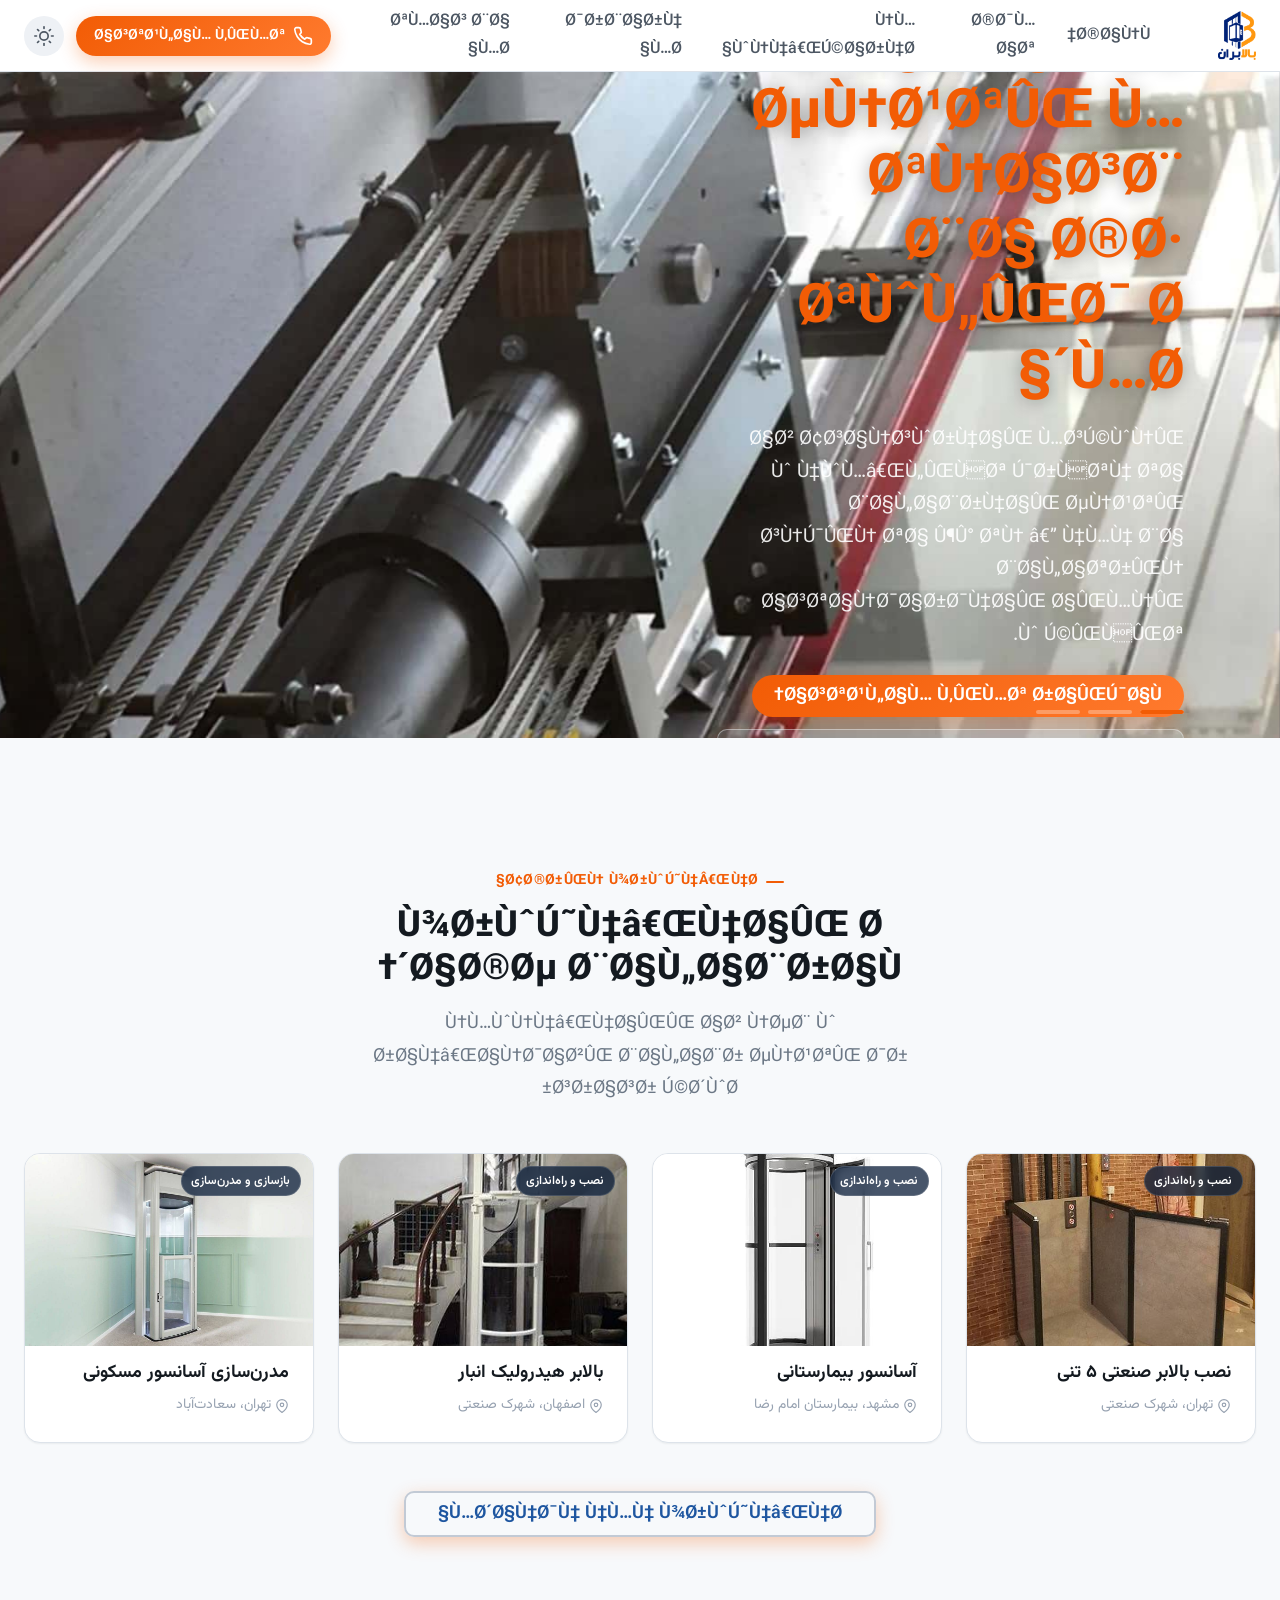
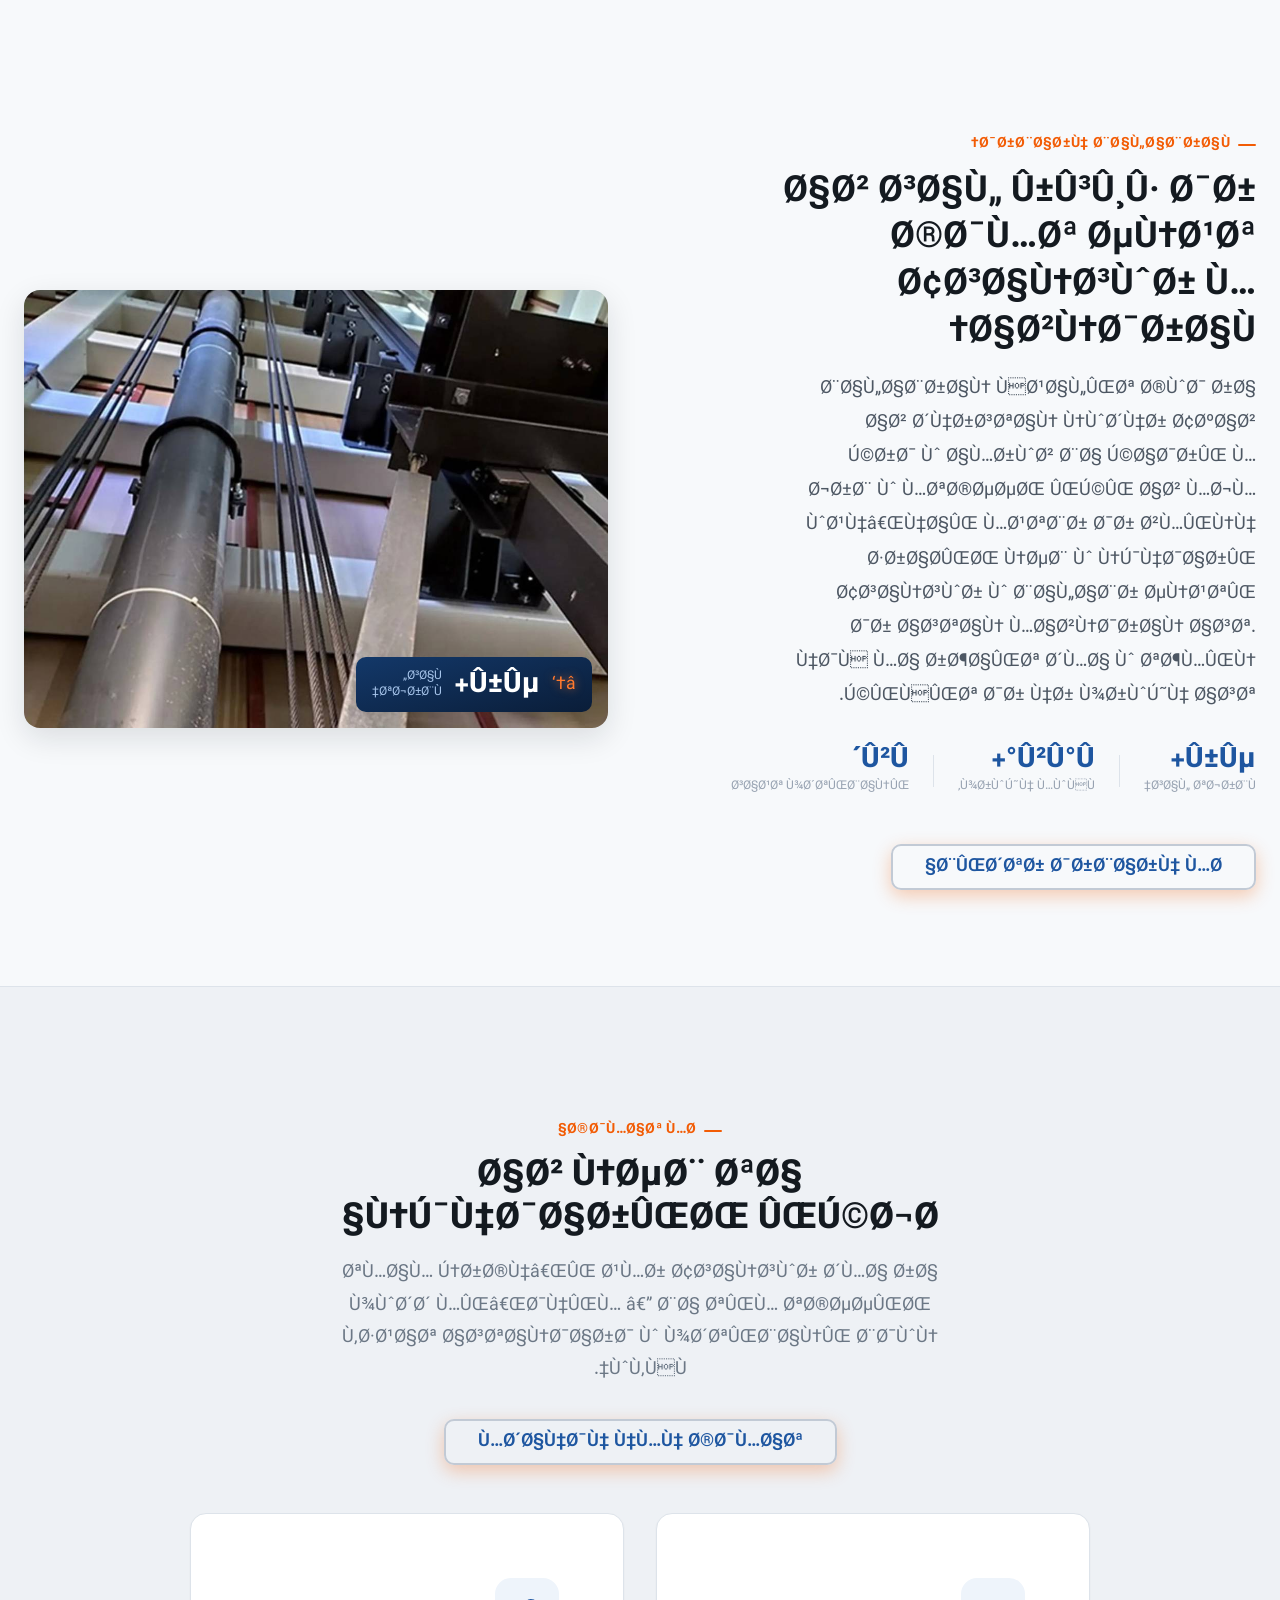
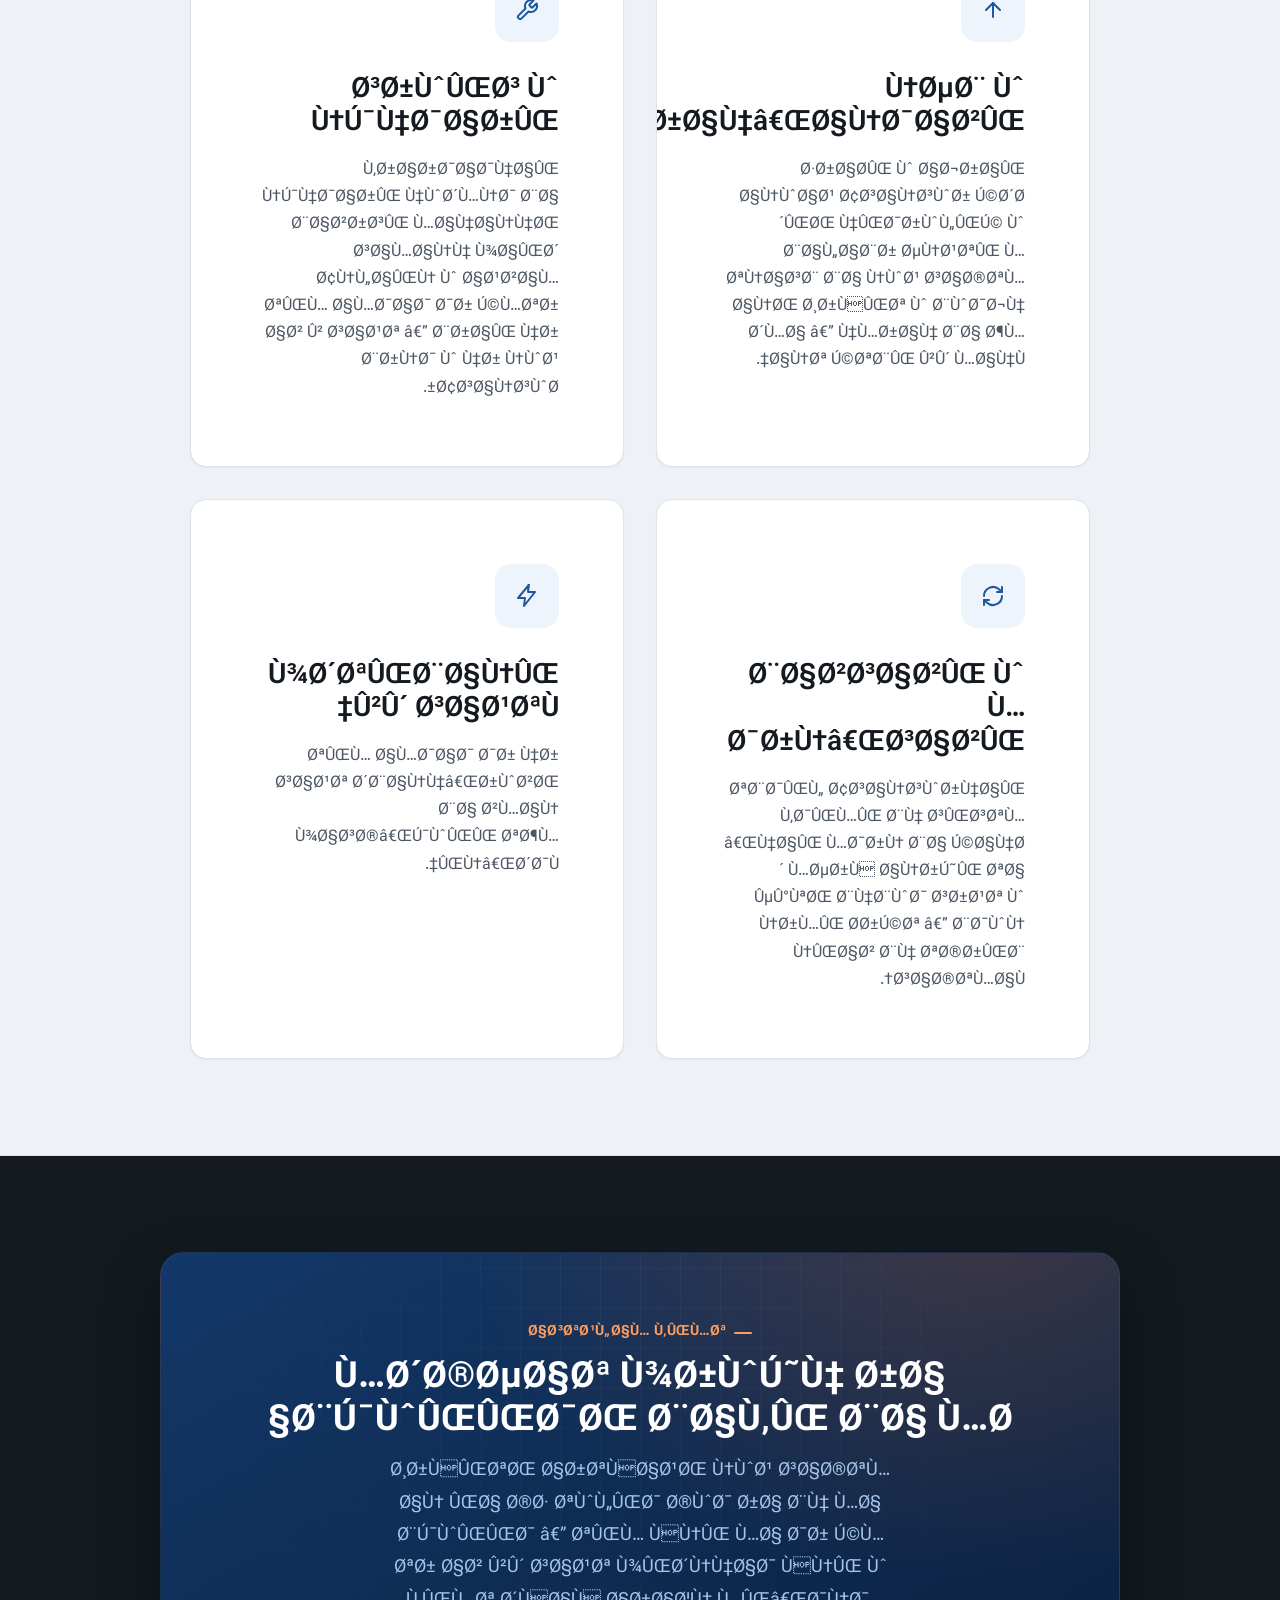
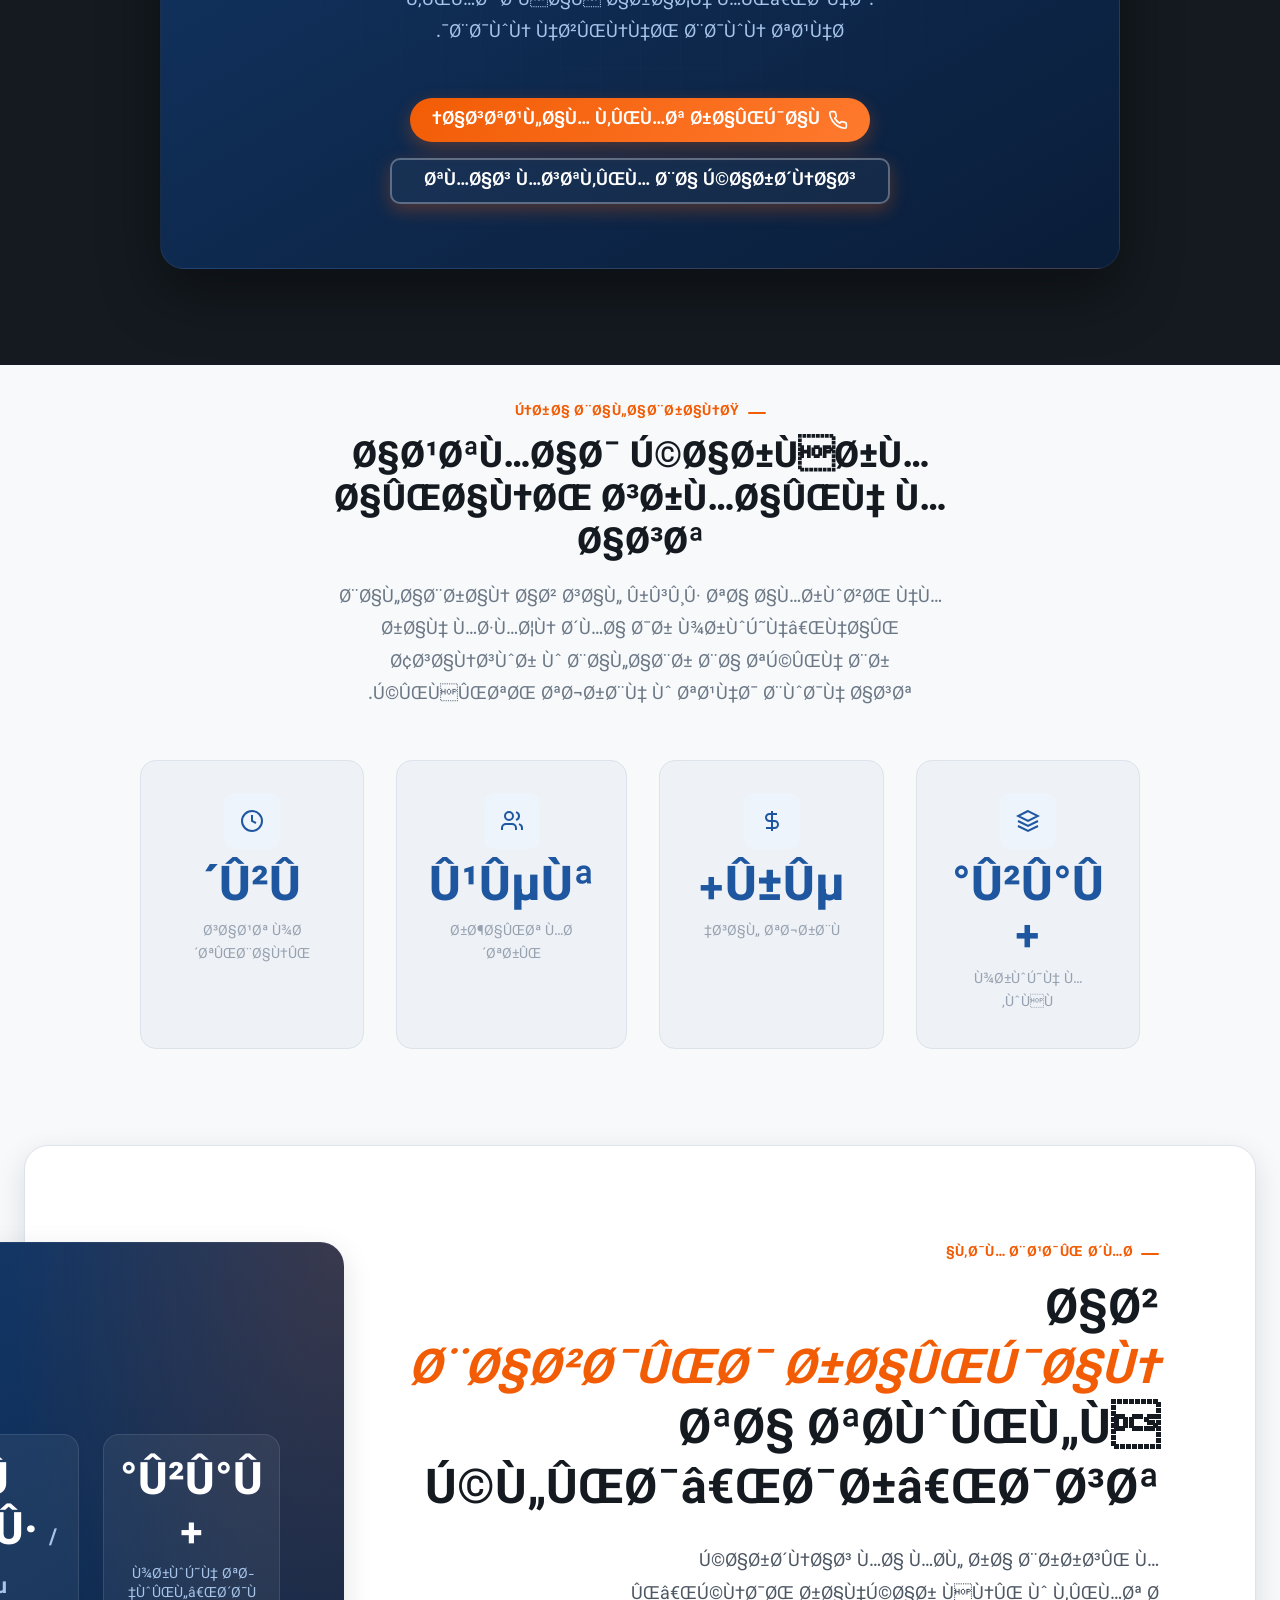
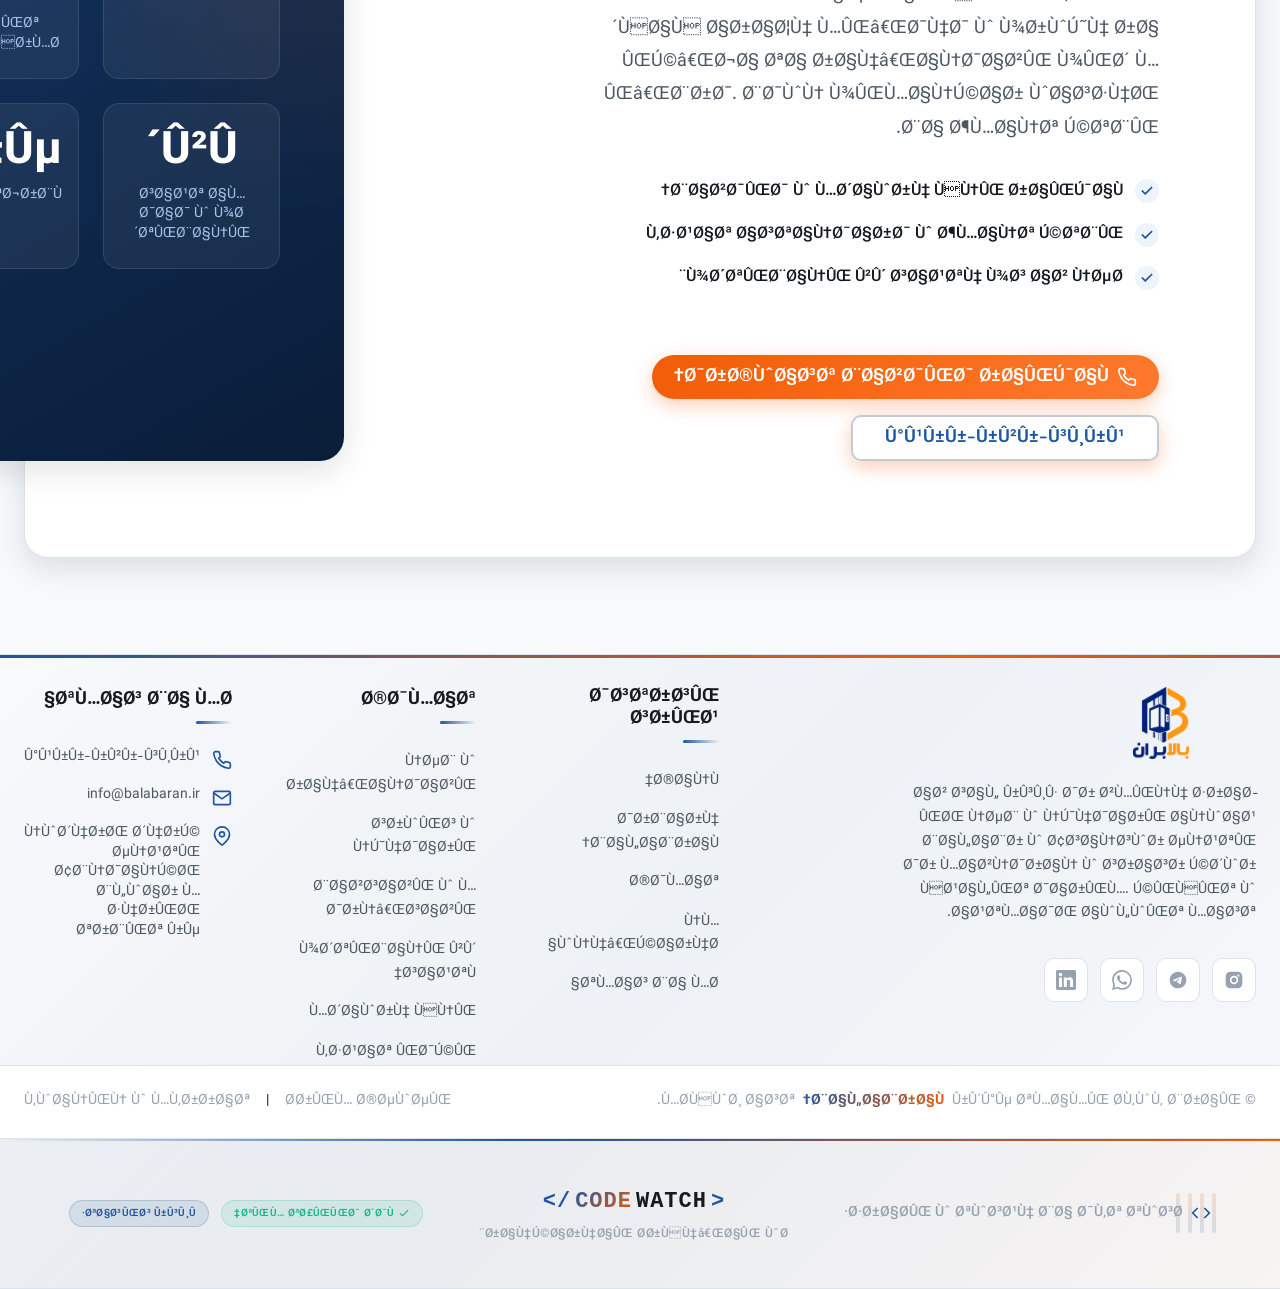
==== commit 30c1f564: "fix: remove UTF-8 BOM from all files, add .gitattributes" ====
--- a/index.html
+++ b/index.html
@@ -1,4 +1,4 @@
-﻿<!DOCTYPE html>
+<!DOCTYPE html>
 <html lang="fa" dir="rtl">
 
 <head>
--- a/assets/css/root.css
+++ b/assets/css/root.css
@@ -1 +1 @@
-﻿:root{--color-primary-50:#eef4fb;--color-primary-100:#d3e2f5;--color-primary-200:#a7c5eb;--color-primary-300:#6fa0db;--color-primary-400:#3d76c4;--color-primary-500:#1e56a0;--color-primary-600:#184784;--color-primary-700:#133869;--color-primary-800:#0e2a4f;--color-primary-900:#0a1d38;--color-accent-50:#fff4ec;--color-accent-100:#ffe2cc;--color-accent-200:#ffc299;--color-accent-300:#ff9d5c;--color-accent-400:#ff7a2e;--color-accent-500:#f25c05;--color-accent-600:#cc4a00;--color-accent-700:#a03a00;--color-neutral-0:#ffffff;--color-neutral-50:#f7f9fb;--color-neutral-100:#eef1f5;--color-neutral-200:#dde3ea;--color-neutral-300:#c2cad5;--color-neutral-400:#97a2b1;--color-neutral-500:#6b7785;--color-neutral-600:#4d5763;--color-neutral-700:#364049;--color-neutral-800:#232b33;--color-neutral-900:#141a20;--color-success:#1ca672;--color-warning:#f0a800;--color-danger:#d63b3b;--color-info:var(--color-primary-400);--glass-bg:rgba(255,255,255,.72);--glass-border:rgba(255,255,255,.25);--header-height-scrolled:64px;--bg-body:var(--color-neutral-50);--bg-surface:var(--color-neutral-0);--bg-subtle:var(--color-neutral-100);--bg-inverse:var(--color-primary-800);--text-primary:var(--color-neutral-900);--text-secondary:var(--color-neutral-600);--text-muted:var(--color-neutral-400);--text-inverse:var(--color-neutral-0);--text-link:var(--color-primary-500);--border-color:var(--color-neutral-200);--border-strong:var(--color-neutral-300);--brand:var(--color-primary-500);--brand-hover:var(--color-primary-600);--cta:var(--color-accent-500);--cta-hover:var(--color-accent-600);--font-family-base:'Vazirmatn','iranYekan','IRANSans',system-ui,sans-serif;--font-family-num:'Vazirmatn','iranYekan',system-ui,sans-serif;--fs-xs:0.75rem;--fs-sm:0.875rem;--fs-base:1rem;--fs-md:1.125rem;--fs-lg:1.375rem;--fs-xl:1.75rem;--fs-2xl:2.25rem;--fs-3xl:3rem;--fs-4xl:3.75rem;--fw-regular:400;--fw-medium:500;--fw-semibold:600;--fw-bold:700;--fw-black:800;--lh-tight:1.2;--lh-snug:1.4;--lh-normal:1.7;--space-1:0.25rem;--space-2:0.5rem;--space-3:0.75rem;--space-4:1rem;--space-5:1.5rem;--space-6:2rem;--space-7:3rem;--space-8:4rem;--space-9:6rem;--radius-sm:6px;--radius-md:10px;--radius-lg:16px;--radius-xl:24px;--radius-full:999px;--shadow-sm:0 1px 2px rgba(20,26,32,0.06);--shadow-md:0 4px 12px rgba(20,26,32,0.08);--shadow-lg:0 10px 30px rgba(20,26,32,0.12);--shadow-cta:0 6px 18px rgba(242,92,5,0.30);--transition-fast:150ms ease;--transition-base:250ms ease;--transition-slow:400ms ease;--container-max:1200px;--container-narrow:800px;--container-wide:1400px;--container-pad:var(--space-5);--header-height:72px;--z-header:100;--z-modal:1000}.container{width:100%;max-width:var(--container-max);margin-inline:auto;padding-inline:var(--container-pad)}.container--narrow{max-width:var(--container-narrow)}.container--wide{width:100%;max-width:var(--container-wide);margin-inline:auto;padding-inline:var(--container-pad)}.container--full{max-width:100%}.container--inverse{color:var(--color-neutral-0)}.container--inverse p,.container--inverse h1,.container--inverse h2,.container--inverse h3{color:inherit}@media (max-width:480px){.container{--container-pad:var(--space-4)}}[data-theme="dark"]{--bg-body:#0c1117;--bg-surface:#131a22;--bg-subtle:#1a232d;--bg-inverse:#1a232d;--text-primary:#f5f7fa;--text-secondary:#b6c0cc;--text-muted:#8a95a3;--text-inverse:#f5f7fa;--text-link:#6fa0db;--border-color:rgba(255,255,255,.08);--border-strong:rgba(255,255,255,.16);--brand:#3d76c4;--brand-hover:#6fa0db;--glass-bg:rgba(12,17,23,.72);--glass-border:rgba(255,255,255,.06);--shadow-sm:0 1px 2px rgba(0,0,0,.4);--shadow-md:0 4px 12px rgba(0,0,0,.45);--shadow-lg:0 10px 30px rgba(0,0,0,.55);--shadow-cta:0 6px 18px rgba(242,92,5,.22)}[data-theme="dark"] .header.scrolled{background:rgba(12,17,23,.82);border-color:rgba(255,255,255,.06)}*,*::before,*::after{box-sizing:border-box;margin:0;padding:0}html{font-size:100%;scroll-behavior:smooth;scroll-padding-top:var(--header-height);overflow-x:clip}body{direction:rtl;text-align:right;font-family:var(--font-family-base);font-size:var(--fs-base);line-height:var(--lh-normal);color:var(--text-primary);background:var(--bg-body);-webkit-font-smoothing:antialiased}h1,h2,h3,h4{line-height:var(--lh-tight);font-weight:var(--fw-bold);color:var(--text-primary)}h1{font-size:var(--fs-3xl)}h2{font-size:var(--fs-2xl)}h3{font-size:var(--fs-xl)}h4{font-size:var(--fs-lg)}p{color:var(--text-secondary)}a{color:var(--text-link);text-decoration:none;transition:color var(--transition-fast)}a:hover{color:var(--brand-hover)}img{max-width:100%;display:block}ul{list-style:none}button{font-family:inherit;cursor:pointer;border:none}.section{padding-block:var(--space-9)}.section--subtle{background:var(--bg-subtle)}.btn{display:inline-flex;align-items:center;justify-content:center;gap:var(--space-2);padding:var(--space-3) var(--space-6);font-size:var(--fs-md);font-weight:var(--fw-semibold);border-radius:var(--radius-md);transition:transform var(--transition-base),opacity var(--transition-base),box-shadow var(--transition-base),border-color var(--transition-base),background var(--transition-base),color var(--transition-base),filter var(--transition-base);white-space:nowrap}.btn--cta{background:linear-gradient(135deg,var(--cta),#ff7a2e);color:var(--text-inverse);box-shadow:var(--shadow-cta);border-radius:var(--radius-full);padding:12px 22px}.btn--cta:hover{background:linear-gradient(135deg,var(--cta-hover),var(--cta));transform:translateY(-2px);box-shadow:0 10px 25px rgba(242,92,5,.35)}.btn--primary{background:var(--brand);color:var(--text-inverse)}.btn--primary:hover{background:var(--brand-hover)}.btn--outline{background:transparent;color:var(--brand);border:2px solid var(--border-strong)}.btn--outline:hover{border-color:var(--brand);background:var(--bg-subtle)}:where(a,button,input,[tabindex]):focus-visible{outline:2px solid var(--brand);outline-offset:2px}@media (max-width:768px){:root{--fs-3xl:2.25rem;--fs-2xl:1.75rem;--space-9:4rem}}@media (max-width:480px){:root{--container-pad:var(--space-4)}}+:root{--color-primary-50:#eef4fb;--color-primary-100:#d3e2f5;--color-primary-200:#a7c5eb;--color-primary-300:#6fa0db;--color-primary-400:#3d76c4;--color-primary-500:#1e56a0;--color-primary-600:#184784;--color-primary-700:#133869;--color-primary-800:#0e2a4f;--color-primary-900:#0a1d38;--color-accent-50:#fff4ec;--color-accent-100:#ffe2cc;--color-accent-200:#ffc299;--color-accent-300:#ff9d5c;--color-accent-400:#ff7a2e;--color-accent-500:#f25c05;--color-accent-600:#cc4a00;--color-accent-700:#a03a00;--color-neutral-0:#ffffff;--color-neutral-50:#f7f9fb;--color-neutral-100:#eef1f5;--color-neutral-200:#dde3ea;--color-neutral-300:#c2cad5;--color-neutral-400:#97a2b1;--color-neutral-500:#6b7785;--color-neutral-600:#4d5763;--color-neutral-700:#364049;--color-neutral-800:#232b33;--color-neutral-900:#141a20;--color-success:#1ca672;--color-warning:#f0a800;--color-danger:#d63b3b;--color-info:var(--color-primary-400);--glass-bg:rgba(255,255,255,.72);--glass-border:rgba(255,255,255,.25);--header-height-scrolled:64px;--bg-body:var(--color-neutral-50);--bg-surface:var(--color-neutral-0);--bg-subtle:var(--color-neutral-100);--bg-inverse:var(--color-primary-800);--text-primary:var(--color-neutral-900);--text-secondary:var(--color-neutral-600);--text-muted:var(--color-neutral-400);--text-inverse:var(--color-neutral-0);--text-link:var(--color-primary-500);--border-color:var(--color-neutral-200);--border-strong:var(--color-neutral-300);--brand:var(--color-primary-500);--brand-hover:var(--color-primary-600);--cta:var(--color-accent-500);--cta-hover:var(--color-accent-600);--font-family-base:'Vazirmatn','iranYekan','IRANSans',system-ui,sans-serif;--font-family-num:'Vazirmatn','iranYekan',system-ui,sans-serif;--fs-xs:0.75rem;--fs-sm:0.875rem;--fs-base:1rem;--fs-md:1.125rem;--fs-lg:1.375rem;--fs-xl:1.75rem;--fs-2xl:2.25rem;--fs-3xl:3rem;--fs-4xl:3.75rem;--fw-regular:400;--fw-medium:500;--fw-semibold:600;--fw-bold:700;--fw-black:800;--lh-tight:1.2;--lh-snug:1.4;--lh-normal:1.7;--space-1:0.25rem;--space-2:0.5rem;--space-3:0.75rem;--space-4:1rem;--space-5:1.5rem;--space-6:2rem;--space-7:3rem;--space-8:4rem;--space-9:6rem;--radius-sm:6px;--radius-md:10px;--radius-lg:16px;--radius-xl:24px;--radius-full:999px;--shadow-sm:0 1px 2px rgba(20,26,32,0.06);--shadow-md:0 4px 12px rgba(20,26,32,0.08);--shadow-lg:0 10px 30px rgba(20,26,32,0.12);--shadow-cta:0 6px 18px rgba(242,92,5,0.30);--transition-fast:150ms ease;--transition-base:250ms ease;--transition-slow:400ms ease;--container-max:1200px;--container-narrow:800px;--container-wide:1400px;--container-pad:var(--space-5);--header-height:72px;--z-header:100;--z-modal:1000}.container{width:100%;max-width:var(--container-max);margin-inline:auto;padding-inline:var(--container-pad)}.container--narrow{max-width:var(--container-narrow)}.container--wide{width:100%;max-width:var(--container-wide);margin-inline:auto;padding-inline:var(--container-pad)}.container--full{max-width:100%}.container--inverse{color:var(--color-neutral-0)}.container--inverse p,.container--inverse h1,.container--inverse h2,.container--inverse h3{color:inherit}@media (max-width:480px){.container{--container-pad:var(--space-4)}}[data-theme="dark"]{--bg-body:#0c1117;--bg-surface:#131a22;--bg-subtle:#1a232d;--bg-inverse:#1a232d;--text-primary:#f5f7fa;--text-secondary:#b6c0cc;--text-muted:#8a95a3;--text-inverse:#f5f7fa;--text-link:#6fa0db;--border-color:rgba(255,255,255,.08);--border-strong:rgba(255,255,255,.16);--brand:#3d76c4;--brand-hover:#6fa0db;--glass-bg:rgba(12,17,23,.72);--glass-border:rgba(255,255,255,.06);--shadow-sm:0 1px 2px rgba(0,0,0,.4);--shadow-md:0 4px 12px rgba(0,0,0,.45);--shadow-lg:0 10px 30px rgba(0,0,0,.55);--shadow-cta:0 6px 18px rgba(242,92,5,.22)}[data-theme="dark"] .header.scrolled{background:rgba(12,17,23,.82);border-color:rgba(255,255,255,.06)}*,*::before,*::after{box-sizing:border-box;margin:0;padding:0}html{font-size:100%;scroll-behavior:smooth;scroll-padding-top:var(--header-height);overflow-x:clip}body{direction:rtl;text-align:right;font-family:var(--font-family-base);font-size:var(--fs-base);line-height:var(--lh-normal);color:var(--text-primary);background:var(--bg-body);-webkit-font-smoothing:antialiased}h1,h2,h3,h4{line-height:var(--lh-tight);font-weight:var(--fw-bold);color:var(--text-primary)}h1{font-size:var(--fs-3xl)}h2{font-size:var(--fs-2xl)}h3{font-size:var(--fs-xl)}h4{font-size:var(--fs-lg)}p{color:var(--text-secondary)}a{color:var(--text-link);text-decoration:none;transition:color var(--transition-fast)}a:hover{color:var(--brand-hover)}img{max-width:100%;display:block}ul{list-style:none}button{font-family:inherit;cursor:pointer;border:none}.section{padding-block:var(--space-9)}.section--subtle{background:var(--bg-subtle)}.btn{display:inline-flex;align-items:center;justify-content:center;gap:var(--space-2);padding:var(--space-3) var(--space-6);font-size:var(--fs-md);font-weight:var(--fw-semibold);border-radius:var(--radius-md);transition:transform var(--transition-base),opacity var(--transition-base),box-shadow var(--transition-base),border-color var(--transition-base),background var(--transition-base),color var(--transition-base),filter var(--transition-base);white-space:nowrap}.btn--cta{background:linear-gradient(135deg,var(--cta),#ff7a2e);color:var(--text-inverse);box-shadow:var(--shadow-cta);border-radius:var(--radius-full);padding:12px 22px}.btn--cta:hover{background:linear-gradient(135deg,var(--cta-hover),var(--cta));transform:translateY(-2px);box-shadow:0 10px 25px rgba(242,92,5,.35)}.btn--primary{background:var(--brand);color:var(--text-inverse)}.btn--primary:hover{background:var(--brand-hover)}.btn--outline{background:transparent;color:var(--brand);border:2px solid var(--border-strong)}.btn--outline:hover{border-color:var(--brand);background:var(--bg-subtle)}:where(a,button,input,[tabindex]):focus-visible{outline:2px solid var(--brand);outline-offset:2px}@media (max-width:768px){:root{--fs-3xl:2.25rem;--fs-2xl:1.75rem;--space-9:4rem}}@media (max-width:480px){:root{--container-pad:var(--space-4)}}
--- a/assets/css/font.css
+++ b/assets/css/font.css
@@ -1 +1 @@
-﻿@font-face{font-family:'Vazirmatn';src:local('Vazirmatn'),url(../fonts/Vazirmatn-Regular.woff2) format('woff2');font-weight:400;font-display:swap}@font-face{font-family:'Vazirmatn';src:local('Vazirmatn'),url(../fonts/Vazirmatn-Medium.woff2) format('woff2');font-weight:500;font-display:swap}@font-face{font-family:'Vazirmatn';src:local('Vazirmatn'),url(../fonts/Vazirmatn-SemiBold.woff2) format('woff2');font-weight:600;font-display:swap}@font-face{font-family:'Vazirmatn';src:local('Vazirmatn'),url(../fonts/Vazirmatn-Bold.woff2) format('woff2');font-weight:700;font-display:swap}@font-face{font-family:'iranYekan';src:local('iranYekan'),url(../fonts/iranyekanwebregular.woff2) format('woff2');font-weight:400;font-display:swap}@font-face{font-family:'iranYekan';src:local('iranYekan'),url(../fonts/iranyekanwebregular.woff2) format('woff2');font-weight:500;font-display:swap}@font-face{font-family:'iranYekan';src:local('iranYekan'),url(../fonts/iranyekanwebregular.woff2) format('woff2');font-weight:600;font-display:swap}@font-face{font-family:'iranYekan';src:local('iranYekan'),url(../fonts/iranyekanwebregular.woff2) format('woff2');font-weight:700;font-display:swap}+@font-face{font-family:'Vazirmatn';src:local('Vazirmatn'),url(../fonts/Vazirmatn-Regular.woff2) format('woff2');font-weight:400;font-display:swap}@font-face{font-family:'Vazirmatn';src:local('Vazirmatn'),url(../fonts/Vazirmatn-Medium.woff2) format('woff2');font-weight:500;font-display:swap}@font-face{font-family:'Vazirmatn';src:local('Vazirmatn'),url(../fonts/Vazirmatn-SemiBold.woff2) format('woff2');font-weight:600;font-display:swap}@font-face{font-family:'Vazirmatn';src:local('Vazirmatn'),url(../fonts/Vazirmatn-Bold.woff2) format('woff2');font-weight:700;font-display:swap}@font-face{font-family:'iranYekan';src:local('iranYekan'),url(../fonts/iranyekanwebregular.woff2) format('woff2');font-weight:400;font-display:swap}@font-face{font-family:'iranYekan';src:local('iranYekan'),url(../fonts/iranyekanwebregular.woff2) format('woff2');font-weight:500;font-display:swap}@font-face{font-family:'iranYekan';src:local('iranYekan'),url(../fonts/iranyekanwebregular.woff2) format('woff2');font-weight:600;font-display:swap}@font-face{font-family:'iranYekan';src:local('iranYekan'),url(../fonts/iranyekanwebregular.woff2) format('woff2');font-weight:700;font-display:swap}
--- a/assets/css/main.css
+++ b/assets/css/main.css
@@ -1 +1 @@
-﻿@import url("./components/hero.css");@import url("./components/footer.css");@import url("./components/error.css");@import url("./components/contact.css");@import url("./components/about.css");*,*::before,*::after{box-sizing:border-box;margin:0;padding:0}html{font-size:100%;scroll-behavior:smooth;scroll-padding-top:var(--header-height)}body{direction:rtl;text-align:right;font-family:var(--font-family-base);font-size:var(--fs-base);line-height:var(--lh-normal);color:var(--text-primary);background:var(--bg-body);-webkit-font-smoothing:antialiased;transition:background var(--transition-base),color var(--transition-base)}h1,h2,h3,h4{line-height:var(--lh-tight);font-weight:var(--fw-bold);color:var(--text-primary)}h1{font-size:var(--fs-3xl)}h2{font-size:var(--fs-2xl)}h3{font-size:var(--fs-xl)}h4{font-size:var(--fs-lg)}p{color:var(--text-secondary)}a{color:var(--text-link);text-decoration:none;transition:color var(--transition-fast)}a:hover{color:var(--brand-hover)}img{max-width:100%;display:block}ul{list-style:none}button{font-family:inherit;cursor:pointer;border:none;background:none}.icon{width:20px;height:20px;flex-shrink:0;fill:none;stroke:currentColor;stroke-width:2;stroke-linecap:round;stroke-linejoin:round;display:inline-block;vertical-align:middle;color:inherit}.btn{display:inline-flex;align-items:center;justify-content:center;gap:var(--space-2);padding:var(--space-3) var(--space-6);font-size:var(--fs-md);font-weight:var(--fw-semibold);border-radius:var(--radius-md);transition:all var(--transition-base);white-space:nowrap;cursor:pointer;border:none;font-family:inherit;line-height:1}.btn--cta{background:linear-gradient(135deg,var(--cta),#ff7a2e);color:#fff;box-shadow:var(--shadow-cta);border-radius:var(--radius-full);padding:12px 22px}.btn--cta:hover{color:#fff;background:linear-gradient(135deg,var(--cta-hover),var(--cta));transform:translateY(-2px);box-shadow:0 10px 25px rgba(242,92,5,.35)}.btn--primary{background:var(--brand);color:var(--text-inverse)}.btn--primary:hover{background:var(--brand-hover);color:var(--text-inverse)}.btn--outline{background:transparent;color:var(--brand);border:2px solid var(--border-strong)}.btn--outline:hover{border-color:var(--brand);background:var(--bg-subtle)}:where(a,button,input,[tabindex]):focus-visible{outline:2px solid var(--brand);outline-offset:2px}@media (max-width:768px){:root{--fs-3xl:2.25rem;--fs-2xl:1.75rem;--space-9:4rem}}@media (max-width:480px){:root{--container-pad:var(--space-4);--fs-3xl:1.875rem;--fs-2xl:1.5rem}}@media (prefers-reduced-motion:reduce){*,*::before,*::after{animation-duration:.01ms !important;transition-duration:.01ms !important;scroll-behavior:auto !important}}+@import url("./components/hero.css");@import url("./components/footer.css");@import url("./components/error.css");@import url("./components/contact.css");@import url("./components/about.css");*,*::before,*::after{box-sizing:border-box;margin:0;padding:0}html{font-size:100%;scroll-behavior:smooth;scroll-padding-top:var(--header-height)}body{direction:rtl;text-align:right;font-family:var(--font-family-base);font-size:var(--fs-base);line-height:var(--lh-normal);color:var(--text-primary);background:var(--bg-body);-webkit-font-smoothing:antialiased;transition:background var(--transition-base),color var(--transition-base)}h1,h2,h3,h4{line-height:var(--lh-tight);font-weight:var(--fw-bold);color:var(--text-primary)}h1{font-size:var(--fs-3xl)}h2{font-size:var(--fs-2xl)}h3{font-size:var(--fs-xl)}h4{font-size:var(--fs-lg)}p{color:var(--text-secondary)}a{color:var(--text-link);text-decoration:none;transition:color var(--transition-fast)}a:hover{color:var(--brand-hover)}img{max-width:100%;display:block}ul{list-style:none}button{font-family:inherit;cursor:pointer;border:none;background:none}.icon{width:20px;height:20px;flex-shrink:0;fill:none;stroke:currentColor;stroke-width:2;stroke-linecap:round;stroke-linejoin:round;display:inline-block;vertical-align:middle;color:inherit}.btn{display:inline-flex;align-items:center;justify-content:center;gap:var(--space-2);padding:var(--space-3) var(--space-6);font-size:var(--fs-md);font-weight:var(--fw-semibold);border-radius:var(--radius-md);transition:all var(--transition-base);white-space:nowrap;cursor:pointer;border:none;font-family:inherit;line-height:1}.btn--cta{background:linear-gradient(135deg,var(--cta),#ff7a2e);color:#fff;box-shadow:var(--shadow-cta);border-radius:var(--radius-full);padding:12px 22px}.btn--cta:hover{color:#fff;background:linear-gradient(135deg,var(--cta-hover),var(--cta));transform:translateY(-2px);box-shadow:0 10px 25px rgba(242,92,5,.35)}.btn--primary{background:var(--brand);color:var(--text-inverse)}.btn--primary:hover{background:var(--brand-hover);color:var(--text-inverse)}.btn--outline{background:transparent;color:var(--brand);border:2px solid var(--border-strong)}.btn--outline:hover{border-color:var(--brand);background:var(--bg-subtle)}:where(a,button,input,[tabindex]):focus-visible{outline:2px solid var(--brand);outline-offset:2px}@media (max-width:768px){:root{--fs-3xl:2.25rem;--fs-2xl:1.75rem;--space-9:4rem}}@media (max-width:480px){:root{--container-pad:var(--space-4);--fs-3xl:1.875rem;--fs-2xl:1.5rem}}@media (prefers-reduced-motion:reduce){*,*::before,*::after{animation-duration:.01ms !important;transition-duration:.01ms !important;scroll-behavior:auto !important}}
--- a/assets/css/components/header.css
+++ b/assets/css/components/header.css
@@ -1 +1 @@
-﻿.header{position:fixed;top:0;z-index:var(--z-modal);width:100%;height:var(--header-height);background:var(--bg-surface);border-bottom:1px solid var(--border-color);transition:height 280ms cubic-bezier(0.4,0,0.2,1),background 280ms ease,box-shadow 280ms ease,border-color 280ms ease,top 350ms cubic-bezier(0.25,0.46,0.45,0.94);will-change:transform}.header--hidden{transform:translateY(-100%);pointer-events:none}.header.scrolled{height:calc(var(--header-height) - 1rem);background:rgba(255,255,255,0.85);backdrop-filter:blur(12px);box-shadow:var(--shadow-sm)}[data-theme="dark"] .header.scrolled{background:rgba(31,36,33,0.92)}.header__inner{display:flex;align-items:center;justify-content:space-between;gap:var(--space-5);height:100%}.header__logo{display:flex;align-items:center;flex-shrink:0}.header__logo-img{height:50px;width:auto;transition:height var(--transition-base)}.header.scrolled .header__logo-img{height:32px}.header__logo-text{font-size:1.25rem;font-weight:700;color:var(--brand)}.header__nav{margin-inline-end:auto;margin-inline-start:var(--space-6)}.header__menu{display:flex;align-items:center;gap:var(--space-2)}.header__link{position:relative;display:inline-block;padding:var(--space-2) var(--space-3);color:var(--text-secondary);font-weight:var(--fw-medium);font-size:var(--fs-base);border-radius:var(--radius-sm);transition:color var(--transition-fast)}.header__link::after{content:"";position:absolute;inset-inline-start:0;bottom:-1px;width:95%;height:1.5px;background:var(--brand);opacity:0.55;transform:scaleX(0);transform-origin:inline-start;transition:transform var(--transition-base)}.header__link:hover::after,.header__link.is-active::after,.header__link[aria-current="page"]::after{transform:scaleX(1)}.header__link:hover,.header__link[aria-current="page"]{color:var(--text-link)}.header__link.is-active{color:var(--brand);font-weight:var(--fw-semibold)}.header__actions{display:flex;align-items:center;gap:var(--space-3);flex-shrink:0}.header__cta{font-size:var(--fs-sm);padding:10px 18px}.header__login{display:inline-flex;align-items:center;gap:var(--space-2);padding:var(--space-2) var(--space-3);color:var(--text-secondary);font-weight:var(--fw-medium);border-radius:var(--radius-sm);transition:color var(--transition-fast),background var(--transition-fast)}.header__login:hover{color:var(--text-primary);background:var(--bg-subtle)}.header__theme-toggle{display:inline-flex;align-items:center;justify-content:center;width:40px;height:40px;border-radius:var(--radius-full);background:var(--bg-subtle);color:var(--text-secondary);flex-shrink:0;transition:background var(--transition-fast),color var(--transition-fast)}.header__theme-toggle:hover{background:var(--border-color);color:var(--text-primary)}.header__theme-toggle:hover .icon{transform:rotate(20deg)}.header__theme-toggle .icon{transition:transform var(--transition-base)}.header__theme-toggle .icon--sun{display:block}.header__theme-toggle .icon--moon{display:none}[data-theme="dark"] .header__theme-toggle .icon--sun{display:none}[data-theme="dark"] .header__theme-toggle .icon--moon{display:block}.header__burger{display:none;align-items:center;justify-content:center;width:40px;height:40px;border-radius:var(--radius-sm);background:var(--bg-subtle);color:var(--text-primary);flex-shrink:0;transition:background var(--transition-fast)}.header__burger:hover{background:var(--border-color)}.header__burger .icon--close{display:none}.header__burger[aria-expanded="true"] .icon--menu{display:none}.header__burger[aria-expanded="true"] .icon--close{display:block}.header__overlay{position:fixed;inset:0;background:rgba(0,0,0,.45);z-index:calc(var(--z-header) - 2);opacity:0;pointer-events:none;transition:opacity var(--transition-base)}.header__overlay.is-open{opacity:1;pointer-events:auto}.header__mobile{position:fixed;inset:var(--header-height) 0 auto 0;max-height:calc(100dvh - var(--header-height));overflow-y:auto;background:var(--bg-surface);border-bottom:1px solid var(--border-color);box-shadow:var(--shadow-lg);padding:var(--space-4) var(--container-pad) var(--space-6);z-index:calc(var(--z-header) - 1);transform:translateY(-12px);opacity:0;visibility:hidden;pointer-events:none;transition:transform var(--transition-base),opacity var(--transition-base),visibility var(--transition-base)}.header__mobile.is-open{transform:translateY(0);opacity:1;visibility:visible;pointer-events:auto}.header__mobile-menu{display:flex;flex-direction:column;margin-bottom:var(--space-4)}.header__mobile-link{display:block;padding:var(--space-3) var(--space-2);color:var(--text-primary);font-weight:var(--fw-medium);font-size:var(--fs-md);border-bottom:1px solid var(--border-color);transition:color var(--transition-fast),padding-inline-start var(--transition-fast)}.header__mobile-link:hover{color:var(--brand);padding-inline-start:var(--space-4)}.header__mobile-cta{width:100%;margin-bottom:var(--space-3);justify-content:center}.header__mobile-login{width:100%;justify-content:center}.header__link:focus-visible,.header__login:focus-visible,.header__theme-toggle:focus-visible,.header__burger:focus-visible{outline:2px solid var(--brand);outline-offset:2px;border-radius:var(--radius-sm)}@media (max-width:1024px){.header__nav{display:none}.header__cta span{display:none}.header__cta{padding:10px;width:40px;height:40px}.header__login-text{display:none}.header__burger{display:inline-flex}}@media (max-width:480px){.header__login{display:none}.header__actions{gap:var(--space-2)}}@media (min-width:1025px){.header__mobile,.header__overlay{display:none !important}}@media (prefers-reduced-motion:no-preference){.header{transition:height 250ms ease,background 250ms ease,box-shadow 250ms ease,border-color 250ms ease,transform 350ms cubic-bezier(0.4,0,0.2,1)}}+.header{position:fixed;top:0;z-index:var(--z-modal);width:100%;height:var(--header-height);background:var(--bg-surface);border-bottom:1px solid var(--border-color);transition:height 280ms cubic-bezier(0.4,0,0.2,1),background 280ms ease,box-shadow 280ms ease,border-color 280ms ease,top 350ms cubic-bezier(0.25,0.46,0.45,0.94);will-change:transform}.header--hidden{transform:translateY(-100%);pointer-events:none}.header.scrolled{height:calc(var(--header-height) - 1rem);background:rgba(255,255,255,0.85);backdrop-filter:blur(12px);box-shadow:var(--shadow-sm)}[data-theme="dark"] .header.scrolled{background:rgba(31,36,33,0.92)}.header__inner{display:flex;align-items:center;justify-content:space-between;gap:var(--space-5);height:100%}.header__logo{display:flex;align-items:center;flex-shrink:0}.header__logo-img{height:50px;width:auto;transition:height var(--transition-base)}.header.scrolled .header__logo-img{height:32px}.header__logo-text{font-size:1.25rem;font-weight:700;color:var(--brand)}.header__nav{margin-inline-end:auto;margin-inline-start:var(--space-6)}.header__menu{display:flex;align-items:center;gap:var(--space-2)}.header__link{position:relative;display:inline-block;padding:var(--space-2) var(--space-3);color:var(--text-secondary);font-weight:var(--fw-medium);font-size:var(--fs-base);border-radius:var(--radius-sm);transition:color var(--transition-fast)}.header__link::after{content:"";position:absolute;inset-inline-start:0;bottom:-1px;width:95%;height:1.5px;background:var(--brand);opacity:0.55;transform:scaleX(0);transform-origin:inline-start;transition:transform var(--transition-base)}.header__link:hover::after,.header__link.is-active::after,.header__link[aria-current="page"]::after{transform:scaleX(1)}.header__link:hover,.header__link[aria-current="page"]{color:var(--text-link)}.header__link.is-active{color:var(--brand);font-weight:var(--fw-semibold)}.header__actions{display:flex;align-items:center;gap:var(--space-3);flex-shrink:0}.header__cta{font-size:var(--fs-sm);padding:10px 18px}.header__login{display:inline-flex;align-items:center;gap:var(--space-2);padding:var(--space-2) var(--space-3);color:var(--text-secondary);font-weight:var(--fw-medium);border-radius:var(--radius-sm);transition:color var(--transition-fast),background var(--transition-fast)}.header__login:hover{color:var(--text-primary);background:var(--bg-subtle)}.header__theme-toggle{display:inline-flex;align-items:center;justify-content:center;width:40px;height:40px;border-radius:var(--radius-full);background:var(--bg-subtle);color:var(--text-secondary);flex-shrink:0;transition:background var(--transition-fast),color var(--transition-fast)}.header__theme-toggle:hover{background:var(--border-color);color:var(--text-primary)}.header__theme-toggle:hover .icon{transform:rotate(20deg)}.header__theme-toggle .icon{transition:transform var(--transition-base)}.header__theme-toggle .icon--sun{display:block}.header__theme-toggle .icon--moon{display:none}[data-theme="dark"] .header__theme-toggle .icon--sun{display:none}[data-theme="dark"] .header__theme-toggle .icon--moon{display:block}.header__burger{display:none;align-items:center;justify-content:center;width:40px;height:40px;border-radius:var(--radius-sm);background:var(--bg-subtle);color:var(--text-primary);flex-shrink:0;transition:background var(--transition-fast)}.header__burger:hover{background:var(--border-color)}.header__burger .icon--close{display:none}.header__burger[aria-expanded="true"] .icon--menu{display:none}.header__burger[aria-expanded="true"] .icon--close{display:block}.header__overlay{position:fixed;inset:0;background:rgba(0,0,0,.45);z-index:calc(var(--z-header) - 2);opacity:0;pointer-events:none;transition:opacity var(--transition-base)}.header__overlay.is-open{opacity:1;pointer-events:auto}.header__mobile{position:fixed;inset:var(--header-height) 0 auto 0;max-height:calc(100dvh - var(--header-height));overflow-y:auto;background:var(--bg-surface);border-bottom:1px solid var(--border-color);box-shadow:var(--shadow-lg);padding:var(--space-4) var(--container-pad) var(--space-6);z-index:calc(var(--z-header) - 1);transform:translateY(-12px);opacity:0;visibility:hidden;pointer-events:none;transition:transform var(--transition-base),opacity var(--transition-base),visibility var(--transition-base)}.header__mobile.is-open{transform:translateY(0);opacity:1;visibility:visible;pointer-events:auto}.header__mobile-menu{display:flex;flex-direction:column;margin-bottom:var(--space-4)}.header__mobile-link{display:block;padding:var(--space-3) var(--space-2);color:var(--text-primary);font-weight:var(--fw-medium);font-size:var(--fs-md);border-bottom:1px solid var(--border-color);transition:color var(--transition-fast),padding-inline-start var(--transition-fast)}.header__mobile-link:hover{color:var(--brand);padding-inline-start:var(--space-4)}.header__mobile-cta{width:100%;margin-bottom:var(--space-3);justify-content:center}.header__mobile-login{width:100%;justify-content:center}.header__link:focus-visible,.header__login:focus-visible,.header__theme-toggle:focus-visible,.header__burger:focus-visible{outline:2px solid var(--brand);outline-offset:2px;border-radius:var(--radius-sm)}@media (max-width:1024px){.header__nav{display:none}.header__cta span{display:none}.header__cta{padding:10px;width:40px;height:40px}.header__login-text{display:none}.header__burger{display:inline-flex}}@media (max-width:480px){.header__login{display:none}.header__actions{gap:var(--space-2)}}@media (min-width:1025px){.header__mobile,.header__overlay{display:none !important}}@media (prefers-reduced-motion:no-preference){.header{transition:height 250ms ease,background 250ms ease,box-shadow 250ms ease,border-color 250ms ease,transform 350ms cubic-bezier(0.4,0,0.2,1)}}
--- a/assets/css/components/hero.css
+++ b/assets/css/components/hero.css
@@ -1 +1 @@
-﻿.hero{position:relative;width:100%}.hero__viewport{position:relative;width:100%;height:clamp(520px,82vh,820px);overflow:hidden;background:#0a1d38}.hero__track{position:absolute;inset:0}.hero__slide{position:absolute;inset:0;margin:0;opacity:0;visibility:hidden;transition:opacity .9s ease;will-change:opacity}.hero__slide.is-active{opacity:1;visibility:visible;z-index:3}.hero__img{position:absolute;inset:0;width:100%;height:100%;object-fit:cover;object-position:center;display:block}.hero__slide.is-active .hero__img{animation:heroZoom 7s ease-out forwards}@keyframes heroZoom{from{transform:scale(1.06)}to{transform:scale(1)}}.hero__overlay{position:absolute;inset:0;z-index:2;background:linear-gradient(to left,rgba(10,29,56,.85) 0%,rgba(10,29,56,.45) 45%,rgba(10,29,56,.15) 100%),linear-gradient(180deg,rgba(10,29,56,.1) 0%,rgba(10,29,56,.5) 100%);pointer-events:none}.hero__content{position:absolute;z-index:3;inset-inline-start:0;bottom:0;top:0;display:flex;flex-direction:column;justify-content:center;gap:var(--space-4);max-width:640px;padding-inline:clamp(var(--space-5),8vw,var(--space-10,6rem));padding-block:var(--space-8,4rem);color:#fff}.hero__eyebrow{display:inline-block;width:fit-content;padding:.35em .9em;font-size:.85rem;font-weight:600;border-radius:var(--radius-full);background:var(--glass-bg);-webkit-backdrop-filter:blur(8px);backdrop-filter:blur(8px);border:1px solid rgba(255,255,255,.25)}.hero__title{margin:0;font-size:clamp(1.9rem,4.5vw,3.4rem);font-weight:800;line-height:1.2;color:var(--color-accent-500);text-shadow:0 2px 18px rgba(0,0,0,.35)}.hero__desc{margin:0;font-size:clamp(1rem,1.6vw,1.2rem);line-height:1.7;color:rgba(255,255,255,.9);max-width:48ch}.hero__cta-group{display:flex;flex-wrap:wrap;gap:var(--space-3);margin-top:var(--space-2)}.btn--ghost{background:rgba(255,255,255,.12);-webkit-backdrop-filter:blur(8px);backdrop-filter:blur(8px);border:1px solid rgba(255,255,255,.4);color:#fff}.btn--ghost:hover{background:rgba(255,255,255,.22);color:var(--color-accent-400)}.hero__slide .hero__eyebrow,.hero__slide .hero__title,.hero__slide .hero__desc,.hero__slide .hero__cta-group{opacity:0;transform:translateY(24px)}.hero__slide.is-active .hero__eyebrow,.hero__slide.is-active .hero__title,.hero__slide.is-active .hero__desc,.hero__slide.is-active .hero__cta-group{animation:heroIn .7s cubic-bezier(.16,1,.3,1) forwards}.hero__slide.is-active .hero__eyebrow{animation-delay:.15s}.hero__slide.is-active .hero__title{animation-delay:.28s}.hero__slide.is-active .hero__desc{animation-delay:.42s}.hero__slide.is-active .hero__cta-group{animation-delay:.56s}@keyframes heroIn{to{opacity:1;transform:translateY(0)}}.hero__progress{position:absolute;bottom:var(--space-5);inset-inline-start:clamp(var(--space-5),8vw,var(--space-10,6rem));z-index:4;display:flex;gap:var(--space-2)}.hero__dot{position:relative;width:44px;height:4px;padding:0;border:none;border-radius:var(--radius-full);background:rgba(255,255,255,.3);cursor:pointer;overflow:hidden}.hero__dot::after{content:"";position:absolute;inset:0;inset-inline-end:100%;background:var(--cta);border-radius:inherit}.hero__dot.is-active::after{animation:heroFill var(--autoplay,5000ms) linear forwards}@keyframes heroFill{to{inset-inline-end:0}}.hero__dot:focus-visible{outline:2px solid #fff;outline-offset:4px}@media (max-width:768px){.hero__viewport{height:clamp(460px,78vh,640px)}.hero__content{max-width:100%;justify-content:flex-end;padding-bottom:var(--space-10,6rem)}}@media (prefers-reduced-motion:reduce){.hero__slide.is-active .hero__img,.hero__slide.is-active .hero__eyebrow,.hero__slide.is-active .hero__title,.hero__slide.is-active .hero__desc,.hero__slide.is-active .hero__cta-group{animation:none}.hero__slide.is-active .hero__eyebrow,.hero__slide.is-active .hero__title,.hero__slide.is-active .hero__desc,.hero__slide.is-active .hero__cta-group{opacity:1;transform:none}.hero__dot.is-active::after{inset-inline-end:0;animation:none}}+.hero{position:relative;width:100%}.hero__viewport{position:relative;width:100%;height:clamp(520px,82vh,820px);overflow:hidden;background:#0a1d38}.hero__track{position:absolute;inset:0}.hero__slide{position:absolute;inset:0;margin:0;opacity:0;visibility:hidden;transition:opacity .9s ease;will-change:opacity}.hero__slide.is-active{opacity:1;visibility:visible;z-index:3}.hero__img{position:absolute;inset:0;width:100%;height:100%;object-fit:cover;object-position:center;display:block}.hero__slide.is-active .hero__img{animation:heroZoom 7s ease-out forwards}@keyframes heroZoom{from{transform:scale(1.06)}to{transform:scale(1)}}.hero__overlay{position:absolute;inset:0;z-index:2;background:linear-gradient(to left,rgba(10,29,56,.85) 0%,rgba(10,29,56,.45) 45%,rgba(10,29,56,.15) 100%),linear-gradient(180deg,rgba(10,29,56,.1) 0%,rgba(10,29,56,.5) 100%);pointer-events:none}.hero__content{position:absolute;z-index:3;inset-inline-start:0;bottom:0;top:0;display:flex;flex-direction:column;justify-content:center;gap:var(--space-4);max-width:640px;padding-inline:clamp(var(--space-5),8vw,var(--space-10,6rem));padding-block:var(--space-8,4rem);color:#fff}.hero__eyebrow{display:inline-block;width:fit-content;padding:.35em .9em;font-size:.85rem;font-weight:600;border-radius:var(--radius-full);background:var(--glass-bg);-webkit-backdrop-filter:blur(8px);backdrop-filter:blur(8px);border:1px solid rgba(255,255,255,.25)}.hero__title{margin:0;font-size:clamp(1.9rem,4.5vw,3.4rem);font-weight:800;line-height:1.2;color:var(--color-accent-500);text-shadow:0 2px 18px rgba(0,0,0,.35)}.hero__desc{margin:0;font-size:clamp(1rem,1.6vw,1.2rem);line-height:1.7;color:rgba(255,255,255,.9);max-width:48ch}.hero__cta-group{display:flex;flex-wrap:wrap;gap:var(--space-3);margin-top:var(--space-2)}.btn--ghost{background:rgba(255,255,255,.12);-webkit-backdrop-filter:blur(8px);backdrop-filter:blur(8px);border:1px solid rgba(255,255,255,.4);color:#fff}.btn--ghost:hover{background:rgba(255,255,255,.22);color:var(--color-accent-400)}.hero__slide .hero__eyebrow,.hero__slide .hero__title,.hero__slide .hero__desc,.hero__slide .hero__cta-group{opacity:0;transform:translateY(24px)}.hero__slide.is-active .hero__eyebrow,.hero__slide.is-active .hero__title,.hero__slide.is-active .hero__desc,.hero__slide.is-active .hero__cta-group{animation:heroIn .7s cubic-bezier(.16,1,.3,1) forwards}.hero__slide.is-active .hero__eyebrow{animation-delay:.15s}.hero__slide.is-active .hero__title{animation-delay:.28s}.hero__slide.is-active .hero__desc{animation-delay:.42s}.hero__slide.is-active .hero__cta-group{animation-delay:.56s}@keyframes heroIn{to{opacity:1;transform:translateY(0)}}.hero__progress{position:absolute;bottom:var(--space-5);inset-inline-start:clamp(var(--space-5),8vw,var(--space-10,6rem));z-index:4;display:flex;gap:var(--space-2)}.hero__dot{position:relative;width:44px;height:4px;padding:0;border:none;border-radius:var(--radius-full);background:rgba(255,255,255,.3);cursor:pointer;overflow:hidden}.hero__dot::after{content:"";position:absolute;inset:0;inset-inline-end:100%;background:var(--cta);border-radius:inherit}.hero__dot.is-active::after{animation:heroFill var(--autoplay,5000ms) linear forwards}@keyframes heroFill{to{inset-inline-end:0}}.hero__dot:focus-visible{outline:2px solid #fff;outline-offset:4px}@media (max-width:768px){.hero__viewport{height:clamp(460px,78vh,640px)}.hero__content{max-width:100%;justify-content:flex-end;padding-bottom:var(--space-10,6rem)}}@media (prefers-reduced-motion:reduce){.hero__slide.is-active .hero__img,.hero__slide.is-active .hero__eyebrow,.hero__slide.is-active .hero__title,.hero__slide.is-active .hero__desc,.hero__slide.is-active .hero__cta-group{animation:none}.hero__slide.is-active .hero__eyebrow,.hero__slide.is-active .hero__title,.hero__slide.is-active .hero__desc,.hero__slide.is-active .hero__cta-group{opacity:1;transform:none}.hero__dot.is-active::after{inset-inline-end:0;animation:none}}
--- a/assets/css/components/home.css
+++ b/assets/css/components/home.css
@@ -1 +1 @@
-﻿.section-label{display:inline-flex;align-items:center;gap:var(--space-2);color:var(--cta);font-size:var(--fs-sm);font-weight:var(--fw-bold);letter-spacing:.02em;margin-block-end:var(--space-3)}.section-label::before{content:"";width:18px;height:2px;background:var(--cta);border-radius:1px}.section-header{max-width:620px;margin-inline:auto;margin-top:var(--space-6);margin-block-end:var(--space-7);text-align:center}.section-header h2{font-size:var(--fs-2xl);margin-block-end:var(--space-4)}.section-header p{font-size:var(--fs-md);line-height:1.8;margin:0}.projects-section{padding-block:var(--space-9);background:var(--bg-body)}.projects-grid{display:grid;grid-template-columns:repeat(4,1fr);gap:var(--space-5);margin-block-end:var(--space-7)}.project-card{display:flex;flex-direction:column;background:var(--bg-surface);border:1px solid var(--border-color);border-radius:var(--radius-lg);overflow:hidden;text-decoration:none;transition:transform var(--transition-base),box-shadow var(--transition-base),border-color var(--transition-base);box-shadow:var(--shadow-sm)}.project-card:hover{transform:translateY(-6px);box-shadow:var(--shadow-lg);border-color:var(--brand)}.project-card__media{position:relative;aspect-ratio:3 / 2;overflow:hidden;background:var(--bg-subtle)}.project-card__img{width:100%;height:100%;object-fit:cover;transition:transform var(--transition-slow)}.project-card:hover .project-card__img{transform:scale(1.08)}.project-card__category{position:absolute;inset-block-start:var(--space-3);inset-inline-start:var(--space-3);padding:.3em .8em;font-size:var(--fs-xs);font-weight:var(--fw-semibold);color:#fff;background:rgba(10,29,56,.75);-webkit-backdrop-filter:blur(4px);backdrop-filter:blur(4px);border-radius:var(--radius-full);border:1px solid rgba(255,255,255,.15)}.project-card__body{padding:var(--space-4) var(--space-5) var(--space-5);flex:1;display:flex;flex-direction:column;gap:var(--space-2)}.project-card__title{font-size:var(--fs-md);font-weight:var(--fw-bold);color:var(--text-primary);line-height:1.3;transition:color var(--transition-fast)}.project-card:hover .project-card__title{color:var(--brand)}.project-card__location{font-size:var(--fs-sm);color:var(--text-muted);margin:0;display:flex;align-items:center;gap:var(--space-1)}.project-card__location::before{content:"";display:inline-block;width:14px;height:14px;background:url("data:image/svg+xml,%3Csvg viewBox='0 0 24 24' fill='none' stroke='%2397a2b1' stroke-width='2' xmlns='http://www.w3.org/2000/svg'%3E%3Cpath d='M21 10c0 7-9 13-9 13s-9-6-9-13a9 9 0 0 1 18 0z'/%3E%3Ccircle cx='12' cy='10' r='3'/%3E%3C/svg%3E");background-size:contain;flex-shrink:0}.projects-section__action{text-align:center}.project-card__video{position:absolute;inset:0;width:100%;height:100%;object-fit:cover;opacity:0;transition:opacity 0.4s ease;background:#000;z-index:2}.project-card:hover .project-card__video{opacity:1}.project-card:hover .project-card__img{opacity:0 !important}.project-card__play{position:absolute;inset:0;display:flex;align-items:center;justify-content:center;opacity:0;transition:opacity 0.3s ease;pointer-events:none;z-index:3}.project-card__play svg{width:48px;height:48px;color:#fff;filter:drop-shadow(0 2px 8px rgba(0,0,0,0.5));opacity:0.85}.project-card:hover .project-card__play{opacity:1}.about-intro__inner{display:grid;grid-template-columns:1fr 1fr;gap:var(--space-8);align-items:center}.about-intro__title{font-size:var(--fs-2xl);line-height:1.3;margin-block-end:var(--space-4)}.about-intro__desc{font-size:var(--fs-md);line-height:1.9;margin-block-end:var(--space-6);max-width:46ch}.about-intro__stats{display:flex;align-items:center;gap:var(--space-5);margin-block-end:var(--space-7);flex-wrap:wrap}.about-intro__stat{display:flex;flex-direction:column;gap:2px}.about-intro__stat-num{font-family:var(--font-family-num);font-size:var(--fs-xl);font-weight:var(--fw-black);color:var(--brand);line-height:1}.about-intro__stat-label{font-size:var(--fs-xs);color:var(--text-muted)}.about-intro__stat-divider{width:1px;height:32px;background:var(--border-color);flex-shrink:0}.about-intro__media{position:relative;border-radius:var(--radius-lg);overflow:hidden;box-shadow:var(--shadow-lg);background:var(--bg-subtle);aspect-ratio:4 / 3}.about-intro__img{width:100%;height:100%;object-fit:cover;display:block}.about-intro__badge{position:absolute;inset-block-end:var(--space-4);inset-inline-start:var(--space-4);display:flex;align-items:center;gap:var(--space-3);padding:var(--space-3) var(--space-4);border-radius:var(--radius-md);background:linear-gradient(165deg,var(--color-primary-700) 0%,var(--color-primary-900) 100%);box-shadow:var(--shadow-lg);max-width:calc(100% - var(--space-7))}.about-intro__badge-arrow{flex-shrink:0;font-size:1.1rem;line-height:1;color:var(--color-accent-400);text-shadow:0 0 10px rgba(255,122,46,.7)}.about-intro__badge-num{font-family:var(--font-family-num);font-size:var(--fs-xl);font-weight:var(--fw-black);color:var(--color-neutral-0);line-height:1}.about-intro__badge-label{font-size:var(--fs-xs);line-height:1.3;color:var(--color-primary-200)}.about-intro__cta{position:relative;overflow:hidden;transition:padding-inline-end 300ms ease}.about-intro__cta::after{content:'â†';position:absolute;left:-20px;opacity:0;transition:left 300ms ease,opacity 300ms ease}.about-intro__cta:hover{padding-inline-end:3rem}.about-intro__cta:hover::after{left:1.5rem;opacity:1}.services-section{padding-block:var(--space-9);background:var(--bg-subtle);border-block:1px solid var(--border-color)}.services-grid{display:grid;grid-template-columns:repeat(2,1fr);gap:var(--space-6);max-width:900px;margin-inline:auto}.service-card{position:relative;background:var(--bg-surface);border:1px solid var(--border-color);border-radius:var(--radius-lg);overflow:hidden;display:flex;flex-direction:column;padding:var(--space-8);box-shadow:var(--shadow-sm);transition:transform var(--transition-base),box-shadow var(--transition-base),border-color var(--transition-base)}.service-card::before{content:'';position:absolute;inset:0;background:linear-gradient(135deg,var(--brand) 0%,transparent 60%);opacity:0;transition:opacity 400ms ease;pointer-events:none}.service-card:hover,.service-card:focus-within{transform:translateY(-4px);box-shadow:var(--shadow-lg);border-color:var(--brand)}.service-card:hover::before,.service-card:focus-within::before{opacity:0.03}[data-theme="dark"] .service-card:hover::before{opacity:0.05}.service-card__icon{width:64px;height:64px;margin-block-end:var(--space-6);border-radius:var(--radius-lg);background:var(--color-primary-50);color:var(--brand);display:inline-flex;align-items:center;justify-content:center;transition:transform 350ms,opacity 350ms,box-shadow 350ms,border-color 350ms,background 350ms,color 350ms,filter 350ms cubic-bezier(0.34,1.56,0.64,1)}.service-card:hover .service-card__icon{transform:scale(1.1) rotate(5deg)}.service-card__icon svg{width:24px;height:24px}[data-theme="dark"] .service-card__icon{background:rgba(61,118,196,0.15)}.service-card__title{font-size:var(--fs-xl);font-weight:600;margin-block-end:var(--space-4);color:var(--text-primary)}.section-header h2{font-size:var(--fs-2xl);margin-block-end:var(--space-4);color:var(--text-primary)}.service-card__desc{margin:0;font-size:var(--fs-base);line-height:1.7;color:var(--text-secondary)}.services-section__action{margin-block-start:var(--space-6);text-align:center}.services-section__action .btn{position:relative;overflow:hidden;transition:padding-inline-end 300ms ease}.services-section__action .btn::after{content:'â†';position:absolute;left:-20px;opacity:0;transition:left 300ms ease,opacity 300ms ease}.services-section__action .btn:hover{padding-inline-end:3rem}.services-section__action .btn:hover::after{left:1.5rem;opacity:1}.cta-section{padding-block:var(--space-9);background:var(--color-neutral-900)}.cta-section .container{display:flex;justify-content:center}.cta-section__content{position:relative;isolation:isolate;overflow:hidden;width:100%;max-width:960px;padding:var(--space-8);border-radius:var(--radius-xl);text-align:center;color:var(--color-neutral-0);background:radial-gradient(120% 140% at 85% -10%,rgba(242,92,5,.22) 0%,transparent 45%),linear-gradient(150deg,var(--color-primary-700) 0%,var(--color-primary-900) 100%);border:1px solid rgba(255,255,255,.06);box-shadow:0 24px 60px rgba(0,0,0,.4)}.cta-section__content::before{content:"";position:absolute;inset:0;z-index:-1;background-image:repeating-linear-gradient(0deg,transparent 0 39px,rgba(255,255,255,.035) 39px 40px),repeating-linear-gradient(90deg,transparent 0 39px,rgba(255,255,255,.035) 39px 40px);-webkit-mask-image:radial-gradient(circle at 50% 0%,#000,transparent 75%);mask-image:radial-gradient(circle at 50% 0%,#000,transparent 75%)}.cta-section__content .section-label{color:var(--color-accent-300);justify-content:center}.cta-section__content .section-label::before{background:var(--color-accent-300)}.cta-section__content h2{margin-block-end:var(--space-3);font-size:var(--fs-2xl);color:var(--color-neutral-0)}.cta-section__content p{margin-inline:auto;margin-block-end:var(--space-7);max-width:52ch;font-size:var(--fs-md);line-height:1.8;color:var(--color-primary-200)}.cta-section__actions{display:flex;flex-wrap:wrap;gap:var(--space-4);justify-content:center}.cta-section__content .btn--outline{color:var(--color-neutral-0);border-color:rgba(255,255,255,.3);background:rgba(255,255,255,.04)}.cta-section__content .btn--outline:hover{background:rgba(255,255,255,.12);border-color:var(--color-neutral-0)}.trust-section{padding-block:var(--space-9);background:var(--bg-surface)}.trust-grid{display:grid;grid-template-columns:repeat(4,1fr);gap:var(--space-6);max-width:1000px;margin-inline:auto}.trust-card{display:flex;flex-direction:column;align-items:center;text-align:center;padding:var(--space-6);border-radius:var(--radius-lg);background:var(--bg-subtle);border:1px solid var(--border-color);transition:transform var(--transition-base),box-shadow var(--transition-base)}.trust-card:hover{transform:translateY(-6px);box-shadow:var(--shadow-lg)}.trust-card__icon{width:56px;height:56px;margin-block-end:var(--space-4);border-radius:var(--radius-md);background:var(--color-primary-50);color:var(--brand);display:flex;align-items:center;justify-content:center;transition:transform 350ms cubic-bezier(0.34,1.56,0.64,1)}.trust-card:hover .trust-card__icon{transform:scale(1.15) rotate(-5deg)}.trust-card__icon svg{width:24px;height:24px}[data-theme="dark"] .trust-card__icon{background:rgba(61,118,196,0.12)}.trust-card__num{font-family:var(--font-family-num);font-size:var(--fs-3xl);font-weight:var(--fw-black);color:var(--brand);line-height:1;margin-block-end:var(--space-2)}.trust-card__label{font-size:var(--fs-sm);color:var(--text-muted)}.cta-final{padding-block:var(--space-9);background:var(--bg-body)}.cta-final__wrapper{display:grid;grid-template-columns:1fr 480px;gap:var(--space-8);align-items:stretch;padding:var(--space-9);border-radius:var(--radius-xl);background:var(--bg-surface);border:1px solid var(--border-color);box-shadow:var(--shadow-lg)}.cta-final__content{display:flex;flex-direction:column;justify-content:center}.cta-final__content .section-label{display:inline-flex;margin-block-end:var(--space-4)}.cta-final__content h2{font-size:clamp(var(--fs-xl),4vw,var(--fs-3xl));line-height:1.25;margin-block-end:var(--space-5)}.cta-final__content h2 .highlight{color:var(--cta);position:relative;white-space:nowrap;font-style:italic}.cta-final__content h2 .highlight::after{content:"";position:absolute;inset-inline:-4px;inset-block-end:2px;height:10px;z-index:-1;background:var(--color-accent-200);opacity:.35;border-radius:4px}[data-theme="dark"] .cta-final__content h2 .highlight::after{background:var(--color-accent-500);opacity:.25}.cta-final__desc{font-size:var(--fs-md);line-height:1.85;max-width:60ch;margin-block-end:var(--space-6);color:var(--text-secondary)}.cta-final__points{display:flex;flex-direction:column;gap:var(--space-4);margin-block-end:var(--space-8)}.cta-final__points li{display:flex;align-items:center;gap:var(--space-3);font-size:var(--fs-base);color:var(--text-primary);font-weight:var(--fw-medium)}.cta-final__points svg{flex-shrink:0;width:24px;height:24px;padding:5px;border-radius:var(--radius-full);background:var(--color-primary-50);color:var(--brand);fill:none;stroke:currentColor;stroke-width:3;stroke-linecap:round;stroke-linejoin:round}[data-theme="dark"] .cta-final__points svg{background:rgba(61,118,196,.15)}.cta-final__actions{display:flex;flex-wrap:wrap;gap:var(--space-4);align-items:center}.cta-final__visual{display:grid;grid-template-columns:repeat(2,1fr);gap:var(--space-5);padding:var(--space-8);border-radius:var(--radius-xl);background:radial-gradient(140% 140% at 100% 0%,rgba(242,92,5,.18) 0%,transparent 50%),linear-gradient(150deg,var(--color-primary-700) 0%,var(--color-primary-900) 100%);box-shadow:var(--shadow-lg),inset 0 1px 0 rgba(255,255,255,.06);align-content:center}.cta-final__stat{display:flex;flex-direction:column;gap:var(--space-2);padding:var(--space-5) var(--space-4);border-radius:var(--radius-lg);background:rgba(255,255,255,.06);border:1px solid rgba(255,255,255,.1);text-align:center;transition:transform var(--transition-base),background var(--transition-base)}.cta-final__stat:hover{transform:translateY(-4px);background:rgba(255,255,255,.09)}.cta-final__stat-num{font-family:var(--font-family-num);font-size:clamp(var(--fs-xl),3.5vw,var(--fs-3xl));font-weight:var(--fw-black);color:var(--color-neutral-0);line-height:1.1}.cta-final__stat-num small{font-size:var(--fs-lg);color:var(--color-primary-200);font-weight:var(--fw-bold);margin-inline-start:2px}.cta-final__stat-label{font-size:var(--fs-sm);color:var(--color-primary-200);line-height:1.4}@media (max-width:1100px){.cta-final__wrapper{grid-template-columns:1fr 420px;gap:var(--space-7)}.cta-final__visual{padding:var(--space-7);gap:var(--space-4)}}@media (max-width:900px){.cta-final__wrapper{grid-template-columns:1fr;gap:var(--space-7);padding:var(--space-7)}.cta-final__visual{order:-1;grid-template-columns:repeat(2,1fr)}}@media (max-width:768px){.cta-final__wrapper{padding:var(--space-6)}.cta-final__content h2{font-size:var(--fs-xl)}.cta-final__actions{flex-direction:column}.cta-final__actions .btn{width:100%}}@media (max-width:560px){.cta-final__visual{grid-template-columns:1fr;gap:var(--space-3);padding:var(--space-5)}.cta-final__stat-num{font-size:var(--fs-xl)}}@media (prefers-reduced-motion:reduce){.cta-final__stat{transition:none}.cta-final__stat:hover{transform:none}}@media (max-width:1100px){.projects-grid{grid-template-columns:repeat(2,1fr)}}@media (max-width:1024px){.services-grid{grid-template-columns:repeat(2,1fr)}}@media (max-width:900px){.about-intro__inner{grid-template-columns:1fr;gap:var(--space-6)}.about-intro__media{order:-1;aspect-ratio:16 / 9}.about-intro__desc{max-width:none}}@media (max-width:768px){.services-section,.cta-section{padding-block:var(--space-8)}.section-header h2,.cta-section__content h2{font-size:var(--fs-xl)}.cta-section__content{padding:var(--space-7) var(--space-5)}.cta-section__actions{flex-direction:column}.cta-section__actions .btn{width:100%}}@media (max-width:600px){.projects-grid{grid-template-columns:1fr;max-width:420px;margin-inline:auto}}@media (max-width:560px){.services-grid{grid-template-columns:1fr}}@media (max-width:480px){.service-card{padding:var(--space-5)}.about-intro__stats{gap:var(--space-4)}}@media (prefers-reduced-motion:reduce){.service-card,.service-card::before{transition:none}.service-card:hover{transform:none}}+.section-label{display:inline-flex;align-items:center;gap:var(--space-2);color:var(--cta);font-size:var(--fs-sm);font-weight:var(--fw-bold);letter-spacing:.02em;margin-block-end:var(--space-3)}.section-label::before{content:"";width:18px;height:2px;background:var(--cta);border-radius:1px}.section-header{max-width:620px;margin-inline:auto;margin-top:var(--space-6);margin-block-end:var(--space-7);text-align:center}.section-header h2{font-size:var(--fs-2xl);margin-block-end:var(--space-4)}.section-header p{font-size:var(--fs-md);line-height:1.8;margin:0}.projects-section{padding-block:var(--space-9);background:var(--bg-body)}.projects-grid{display:grid;grid-template-columns:repeat(4,1fr);gap:var(--space-5);margin-block-end:var(--space-7)}.project-card{display:flex;flex-direction:column;background:var(--bg-surface);border:1px solid var(--border-color);border-radius:var(--radius-lg);overflow:hidden;text-decoration:none;transition:transform var(--transition-base),box-shadow var(--transition-base),border-color var(--transition-base);box-shadow:var(--shadow-sm)}.project-card:hover{transform:translateY(-6px);box-shadow:var(--shadow-lg);border-color:var(--brand)}.project-card__media{position:relative;aspect-ratio:3 / 2;overflow:hidden;background:var(--bg-subtle)}.project-card__img{width:100%;height:100%;object-fit:cover;transition:transform var(--transition-slow)}.project-card:hover .project-card__img{transform:scale(1.08)}.project-card__category{position:absolute;inset-block-start:var(--space-3);inset-inline-start:var(--space-3);padding:.3em .8em;font-size:var(--fs-xs);font-weight:var(--fw-semibold);color:#fff;background:rgba(10,29,56,.75);-webkit-backdrop-filter:blur(4px);backdrop-filter:blur(4px);border-radius:var(--radius-full);border:1px solid rgba(255,255,255,.15)}.project-card__body{padding:var(--space-4) var(--space-5) var(--space-5);flex:1;display:flex;flex-direction:column;gap:var(--space-2)}.project-card__title{font-size:var(--fs-md);font-weight:var(--fw-bold);color:var(--text-primary);line-height:1.3;transition:color var(--transition-fast)}.project-card:hover .project-card__title{color:var(--brand)}.project-card__location{font-size:var(--fs-sm);color:var(--text-muted);margin:0;display:flex;align-items:center;gap:var(--space-1)}.project-card__location::before{content:"";display:inline-block;width:14px;height:14px;background:url("data:image/svg+xml,%3Csvg viewBox='0 0 24 24' fill='none' stroke='%2397a2b1' stroke-width='2' xmlns='http://www.w3.org/2000/svg'%3E%3Cpath d='M21 10c0 7-9 13-9 13s-9-6-9-13a9 9 0 0 1 18 0z'/%3E%3Ccircle cx='12' cy='10' r='3'/%3E%3C/svg%3E");background-size:contain;flex-shrink:0}.projects-section__action{text-align:center}.project-card__video{position:absolute;inset:0;width:100%;height:100%;object-fit:cover;opacity:0;transition:opacity 0.4s ease;background:#000;z-index:2}.project-card:hover .project-card__video{opacity:1}.project-card:hover .project-card__img{opacity:0 !important}.project-card__play{position:absolute;inset:0;display:flex;align-items:center;justify-content:center;opacity:0;transition:opacity 0.3s ease;pointer-events:none;z-index:3}.project-card__play svg{width:48px;height:48px;color:#fff;filter:drop-shadow(0 2px 8px rgba(0,0,0,0.5));opacity:0.85}.project-card:hover .project-card__play{opacity:1}.about-intro__inner{display:grid;grid-template-columns:1fr 1fr;gap:var(--space-8);align-items:center}.about-intro__title{font-size:var(--fs-2xl);line-height:1.3;margin-block-end:var(--space-4)}.about-intro__desc{font-size:var(--fs-md);line-height:1.9;margin-block-end:var(--space-6);max-width:46ch}.about-intro__stats{display:flex;align-items:center;gap:var(--space-5);margin-block-end:var(--space-7);flex-wrap:wrap}.about-intro__stat{display:flex;flex-direction:column;gap:2px}.about-intro__stat-num{font-family:var(--font-family-num);font-size:var(--fs-xl);font-weight:var(--fw-black);color:var(--brand);line-height:1}.about-intro__stat-label{font-size:var(--fs-xs);color:var(--text-muted)}.about-intro__stat-divider{width:1px;height:32px;background:var(--border-color);flex-shrink:0}.about-intro__media{position:relative;border-radius:var(--radius-lg);overflow:hidden;box-shadow:var(--shadow-lg);background:var(--bg-subtle);aspect-ratio:4 / 3}.about-intro__img{width:100%;height:100%;object-fit:cover;display:block}.about-intro__badge{position:absolute;inset-block-end:var(--space-4);inset-inline-start:var(--space-4);display:flex;align-items:center;gap:var(--space-3);padding:var(--space-3) var(--space-4);border-radius:var(--radius-md);background:linear-gradient(165deg,var(--color-primary-700) 0%,var(--color-primary-900) 100%);box-shadow:var(--shadow-lg);max-width:calc(100% - var(--space-7))}.about-intro__badge-arrow{flex-shrink:0;font-size:1.1rem;line-height:1;color:var(--color-accent-400);text-shadow:0 0 10px rgba(255,122,46,.7)}.about-intro__badge-num{font-family:var(--font-family-num);font-size:var(--fs-xl);font-weight:var(--fw-black);color:var(--color-neutral-0);line-height:1}.about-intro__badge-label{font-size:var(--fs-xs);line-height:1.3;color:var(--color-primary-200)}.about-intro__cta{position:relative;overflow:hidden;transition:padding-inline-end 300ms ease}.about-intro__cta::after{content:'â†';position:absolute;left:-20px;opacity:0;transition:left 300ms ease,opacity 300ms ease}.about-intro__cta:hover{padding-inline-end:3rem}.about-intro__cta:hover::after{left:1.5rem;opacity:1}.services-section{padding-block:var(--space-9);background:var(--bg-subtle);border-block:1px solid var(--border-color)}.services-grid{display:grid;grid-template-columns:repeat(2,1fr);gap:var(--space-6);max-width:900px;margin-inline:auto}.service-card{position:relative;background:var(--bg-surface);border:1px solid var(--border-color);border-radius:var(--radius-lg);overflow:hidden;display:flex;flex-direction:column;padding:var(--space-8);box-shadow:var(--shadow-sm);transition:transform var(--transition-base),box-shadow var(--transition-base),border-color var(--transition-base)}.service-card::before{content:'';position:absolute;inset:0;background:linear-gradient(135deg,var(--brand) 0%,transparent 60%);opacity:0;transition:opacity 400ms ease;pointer-events:none}.service-card:hover,.service-card:focus-within{transform:translateY(-4px);box-shadow:var(--shadow-lg);border-color:var(--brand)}.service-card:hover::before,.service-card:focus-within::before{opacity:0.03}[data-theme="dark"] .service-card:hover::before{opacity:0.05}.service-card__icon{width:64px;height:64px;margin-block-end:var(--space-6);border-radius:var(--radius-lg);background:var(--color-primary-50);color:var(--brand);display:inline-flex;align-items:center;justify-content:center;transition:transform 350ms,opacity 350ms,box-shadow 350ms,border-color 350ms,background 350ms,color 350ms,filter 350ms cubic-bezier(0.34,1.56,0.64,1)}.service-card:hover .service-card__icon{transform:scale(1.1) rotate(5deg)}.service-card__icon svg{width:24px;height:24px}[data-theme="dark"] .service-card__icon{background:rgba(61,118,196,0.15)}.service-card__title{font-size:var(--fs-xl);font-weight:600;margin-block-end:var(--space-4);color:var(--text-primary)}.section-header h2{font-size:var(--fs-2xl);margin-block-end:var(--space-4);color:var(--text-primary)}.service-card__desc{margin:0;font-size:var(--fs-base);line-height:1.7;color:var(--text-secondary)}.services-section__action{margin-block-start:var(--space-6);text-align:center}.services-section__action .btn{position:relative;overflow:hidden;transition:padding-inline-end 300ms ease}.services-section__action .btn::after{content:'â†';position:absolute;left:-20px;opacity:0;transition:left 300ms ease,opacity 300ms ease}.services-section__action .btn:hover{padding-inline-end:3rem}.services-section__action .btn:hover::after{left:1.5rem;opacity:1}.cta-section{padding-block:var(--space-9);background:var(--color-neutral-900)}.cta-section .container{display:flex;justify-content:center}.cta-section__content{position:relative;isolation:isolate;overflow:hidden;width:100%;max-width:960px;padding:var(--space-8);border-radius:var(--radius-xl);text-align:center;color:var(--color-neutral-0);background:radial-gradient(120% 140% at 85% -10%,rgba(242,92,5,.22) 0%,transparent 45%),linear-gradient(150deg,var(--color-primary-700) 0%,var(--color-primary-900) 100%);border:1px solid rgba(255,255,255,.06);box-shadow:0 24px 60px rgba(0,0,0,.4)}.cta-section__content::before{content:"";position:absolute;inset:0;z-index:-1;background-image:repeating-linear-gradient(0deg,transparent 0 39px,rgba(255,255,255,.035) 39px 40px),repeating-linear-gradient(90deg,transparent 0 39px,rgba(255,255,255,.035) 39px 40px);-webkit-mask-image:radial-gradient(circle at 50% 0%,#000,transparent 75%);mask-image:radial-gradient(circle at 50% 0%,#000,transparent 75%)}.cta-section__content .section-label{color:var(--color-accent-300);justify-content:center}.cta-section__content .section-label::before{background:var(--color-accent-300)}.cta-section__content h2{margin-block-end:var(--space-3);font-size:var(--fs-2xl);color:var(--color-neutral-0)}.cta-section__content p{margin-inline:auto;margin-block-end:var(--space-7);max-width:52ch;font-size:var(--fs-md);line-height:1.8;color:var(--color-primary-200)}.cta-section__actions{display:flex;flex-wrap:wrap;gap:var(--space-4);justify-content:center}.cta-section__content .btn--outline{color:var(--color-neutral-0);border-color:rgba(255,255,255,.3);background:rgba(255,255,255,.04)}.cta-section__content .btn--outline:hover{background:rgba(255,255,255,.12);border-color:var(--color-neutral-0)}.trust-section{padding-block:var(--space-9);background:var(--bg-surface)}.trust-grid{display:grid;grid-template-columns:repeat(4,1fr);gap:var(--space-6);max-width:1000px;margin-inline:auto}.trust-card{display:flex;flex-direction:column;align-items:center;text-align:center;padding:var(--space-6);border-radius:var(--radius-lg);background:var(--bg-subtle);border:1px solid var(--border-color);transition:transform var(--transition-base),box-shadow var(--transition-base)}.trust-card:hover{transform:translateY(-6px);box-shadow:var(--shadow-lg)}.trust-card__icon{width:56px;height:56px;margin-block-end:var(--space-4);border-radius:var(--radius-md);background:var(--color-primary-50);color:var(--brand);display:flex;align-items:center;justify-content:center;transition:transform 350ms cubic-bezier(0.34,1.56,0.64,1)}.trust-card:hover .trust-card__icon{transform:scale(1.15) rotate(-5deg)}.trust-card__icon svg{width:24px;height:24px}[data-theme="dark"] .trust-card__icon{background:rgba(61,118,196,0.12)}.trust-card__num{font-family:var(--font-family-num);font-size:var(--fs-3xl);font-weight:var(--fw-black);color:var(--brand);line-height:1;margin-block-end:var(--space-2)}.trust-card__label{font-size:var(--fs-sm);color:var(--text-muted)}.cta-final{padding-block:var(--space-9);background:var(--bg-body)}.cta-final__wrapper{display:grid;grid-template-columns:1fr 480px;gap:var(--space-8);align-items:stretch;padding:var(--space-9);border-radius:var(--radius-xl);background:var(--bg-surface);border:1px solid var(--border-color);box-shadow:var(--shadow-lg)}.cta-final__content{display:flex;flex-direction:column;justify-content:center}.cta-final__content .section-label{display:inline-flex;margin-block-end:var(--space-4)}.cta-final__content h2{font-size:clamp(var(--fs-xl),4vw,var(--fs-3xl));line-height:1.25;margin-block-end:var(--space-5)}.cta-final__content h2 .highlight{color:var(--cta);position:relative;white-space:nowrap;font-style:italic}.cta-final__content h2 .highlight::after{content:"";position:absolute;inset-inline:-4px;inset-block-end:2px;height:10px;z-index:-1;background:var(--color-accent-200);opacity:.35;border-radius:4px}[data-theme="dark"] .cta-final__content h2 .highlight::after{background:var(--color-accent-500);opacity:.25}.cta-final__desc{font-size:var(--fs-md);line-height:1.85;max-width:60ch;margin-block-end:var(--space-6);color:var(--text-secondary)}.cta-final__points{display:flex;flex-direction:column;gap:var(--space-4);margin-block-end:var(--space-8)}.cta-final__points li{display:flex;align-items:center;gap:var(--space-3);font-size:var(--fs-base);color:var(--text-primary);font-weight:var(--fw-medium)}.cta-final__points svg{flex-shrink:0;width:24px;height:24px;padding:5px;border-radius:var(--radius-full);background:var(--color-primary-50);color:var(--brand);fill:none;stroke:currentColor;stroke-width:3;stroke-linecap:round;stroke-linejoin:round}[data-theme="dark"] .cta-final__points svg{background:rgba(61,118,196,.15)}.cta-final__actions{display:flex;flex-wrap:wrap;gap:var(--space-4);align-items:center}.cta-final__visual{display:grid;grid-template-columns:repeat(2,1fr);gap:var(--space-5);padding:var(--space-8);border-radius:var(--radius-xl);background:radial-gradient(140% 140% at 100% 0%,rgba(242,92,5,.18) 0%,transparent 50%),linear-gradient(150deg,var(--color-primary-700) 0%,var(--color-primary-900) 100%);box-shadow:var(--shadow-lg),inset 0 1px 0 rgba(255,255,255,.06);align-content:center}.cta-final__stat{display:flex;flex-direction:column;gap:var(--space-2);padding:var(--space-5) var(--space-4);border-radius:var(--radius-lg);background:rgba(255,255,255,.06);border:1px solid rgba(255,255,255,.1);text-align:center;transition:transform var(--transition-base),background var(--transition-base)}.cta-final__stat:hover{transform:translateY(-4px);background:rgba(255,255,255,.09)}.cta-final__stat-num{font-family:var(--font-family-num);font-size:clamp(var(--fs-xl),3.5vw,var(--fs-3xl));font-weight:var(--fw-black);color:var(--color-neutral-0);line-height:1.1}.cta-final__stat-num small{font-size:var(--fs-lg);color:var(--color-primary-200);font-weight:var(--fw-bold);margin-inline-start:2px}.cta-final__stat-label{font-size:var(--fs-sm);color:var(--color-primary-200);line-height:1.4}@media (max-width:1100px){.cta-final__wrapper{grid-template-columns:1fr 420px;gap:var(--space-7)}.cta-final__visual{padding:var(--space-7);gap:var(--space-4)}}@media (max-width:900px){.cta-final__wrapper{grid-template-columns:1fr;gap:var(--space-7);padding:var(--space-7)}.cta-final__visual{order:-1;grid-template-columns:repeat(2,1fr)}}@media (max-width:768px){.cta-final__wrapper{padding:var(--space-6)}.cta-final__content h2{font-size:var(--fs-xl)}.cta-final__actions{flex-direction:column}.cta-final__actions .btn{width:100%}}@media (max-width:560px){.cta-final__visual{grid-template-columns:1fr;gap:var(--space-3);padding:var(--space-5)}.cta-final__stat-num{font-size:var(--fs-xl)}}@media (prefers-reduced-motion:reduce){.cta-final__stat{transition:none}.cta-final__stat:hover{transform:none}}@media (max-width:1100px){.projects-grid{grid-template-columns:repeat(2,1fr)}}@media (max-width:1024px){.services-grid{grid-template-columns:repeat(2,1fr)}}@media (max-width:900px){.about-intro__inner{grid-template-columns:1fr;gap:var(--space-6)}.about-intro__media{order:-1;aspect-ratio:16 / 9}.about-intro__desc{max-width:none}}@media (max-width:768px){.services-section,.cta-section{padding-block:var(--space-8)}.section-header h2,.cta-section__content h2{font-size:var(--fs-xl)}.cta-section__content{padding:var(--space-7) var(--space-5)}.cta-section__actions{flex-direction:column}.cta-section__actions .btn{width:100%}}@media (max-width:600px){.projects-grid{grid-template-columns:1fr;max-width:420px;margin-inline:auto}}@media (max-width:560px){.services-grid{grid-template-columns:1fr}}@media (max-width:480px){.service-card{padding:var(--space-5)}.about-intro__stats{gap:var(--space-4)}}@media (prefers-reduced-motion:reduce){.service-card,.service-card::before{transition:none}.service-card:hover{transform:none}}
--- a/assets/css/components/footer.css
+++ b/assets/css/components/footer.css
@@ -1 +1 @@
-﻿.footer{position:relative;background:linear-gradient(135deg,var(--bg-body),var(--bg-subtle) 50%,var(--bg-body));border-top:1px solid var(--border-color);overflow:hidden}.footer::before{content:'';position:absolute;top:0;left:0;right:0;height:3px;background:linear-gradient(90deg,var(--brand),var(--cta),var(--brand),var(--cta),var(--brand));background-size:300% 100%;animation:footerGradientBar 4s linear infinite}@keyframes footerGradientBar{0%{background-position:0% 0%}100%{background-position:300% 0%}}.footer__bg{position:absolute;inset:0;pointer-events:none;overflow:hidden;z-index:0}.footer__bg-glow{position:absolute;border-radius:50%;filter:blur(80px);opacity:0.08;animation:footerGlowFloat 8s ease-in-out infinite}.footer__bg-glow:nth-child(1){width:400px;height:400px;background:var(--brand);top:-120px;right:-80px;animation-delay:0s}.footer__bg-glow:nth-child(2){width:350px;height:350px;background:var(--cta);bottom:-100px;left:-60px;animation-delay:-3s}.footer__bg-glow:nth-child(3){width:250px;height:250px;background:var(--brand);top:50%;left:50%;transform:translate(-50%,-50%);animation-delay:-6s}@keyframes footerGlowFloat{0%,100%{transform:translate(0,0) scale(1)}25%{transform:translate(20px,-20px) scale(1.1)}50%{transform:translate(-10px,10px) scale(0.95)}75%{transform:translate(15px,15px) scale(1.05)}}.footer__grid-section{position:relative;z-index:1;padding-block:calc(var(--space-9) + var(--space-2)) var(--space-8)}.footer__grid{display:grid;grid-template-columns:2.5fr repeat(3,1fr);gap:var(--space-9) var(--space-7)}.footer__column{background:var(--glass-bg);backdrop-filter:blur(12px);-webkit-backdrop-filter:blur(12px);border:1px solid var(--glass-border);border-radius:var(--radius-lg);padding:var(--space-6);transition:all var(--transition-slow);position:relative;overflow:hidden;box-shadow:var(--shadow-sm)}.footer__column::before{content:'';position:absolute;top:0;left:0;right:0;height:2px;background:linear-gradient(90deg,transparent,var(--brand),transparent);opacity:0;transition:opacity var(--transition-base)}.footer__column:hover{border-color:var(--brand);box-shadow:0 12px 40px rgba(30,86,160,0.15);transform:translateY(-6px)}.footer__column:hover::before{opacity:1}.footer__main{padding-top:var(--space-6)}.footer__brand{display:flex;flex-direction:column;gap:var(--space-5)}.footer__logo{display:inline-flex;align-items:center;transition:opacity var(--transition-base)}.footer__logo:hover{opacity:0.8}.footer__logo-text{font-size:var(--fs-2xl);font-weight:var(--fw-black);background:linear-gradient(135deg,var(--brand),var(--cta));-webkit-background-clip:text;-webkit-text-fill-color:transparent;background-clip:text}.footer__desc{font-size:var(--fs-sm);line-height:var(--lh-normal);color:var(--text-secondary);max-width:360px;margin-bottom:var(--space-2)}.footer__social{display:flex;gap:var(--space-3);flex-wrap:wrap}.footer__social-link{width:44px;height:44px;border-radius:var(--radius-md);background:var(--bg-surface);color:var(--text-muted);display:grid;place-items:center;border:1px solid var(--border-color);transition:all var(--transition-base);position:relative;overflow:hidden}.footer__social-link::before{content:'';position:absolute;inset:0;background:linear-gradient(135deg,var(--brand),var(--cta));transform:translateY(100%);transition:transform var(--transition-base);z-index:0}.footer__social-link svg{width:20px;height:20px;position:relative;z-index:1;transition:color var(--transition-base)}.footer__social-link:hover{border-color:transparent;transform:translateY(-4px)}.footer__social-link:hover::before{transform:translateY(0)}.footer__social-link:hover svg{color:white;filter:drop-shadow(0 0 6px rgba(255,255,255,0.5))}.footer__social-link::after{content:'';position:absolute;inset:-2px;border-radius:var(--radius-md);background:linear-gradient(135deg,var(--brand),var(--cta));z-index:-1;opacity:0;transition:opacity var(--transition-base)}.footer__social-link:hover::after{opacity:1}.footer__nav-title{font-size:var(--fs-md);font-weight:var(--fw-bold);color:var(--text-primary);margin-bottom:var(--space-5);position:relative;padding-bottom:var(--space-3);display:inline-block}.footer__nav-title::after{content:'';position:absolute;bottom:0;right:0;width:36px;height:3px;background:linear-gradient(90deg,var(--brand),transparent);border-radius:var(--radius-full);transition:width var(--transition-base)}.footer__column:hover .footer__nav-title::after{width:100%;background:linear-gradient(90deg,var(--brand),var(--cta))}.footer__nav-list{display:flex;flex-direction:column;gap:var(--space-3)}.footer__nav-link{font-size:var(--fs-sm);color:var(--text-secondary);transition:all var(--transition-fast);display:inline-flex;align-items:center;position:relative;padding-right:0}.footer__nav-link::before{content:'â—‚';position:absolute;right:-14px;opacity:0;transition:all var(--transition-fast);color:var(--brand);font-size:10px}.footer__nav-link:hover{color:var(--brand);padding-right:16px}.footer__nav-link:hover::before{opacity:1;right:0}.footer__contact-info{font-style:normal;display:flex;flex-direction:column;gap:var(--space-4);margin-bottom:var(--space-6)}.footer__contact-item{display:flex;align-items:flex-start;gap:var(--space-3);font-size:var(--fs-sm);color:var(--text-secondary);line-height:var(--lh-snug);transition:color var(--transition-fast)}.footer__contact-item svg{width:20px;height:20px;color:var(--brand);flex-shrink:0;margin-top:2px;transition:transform var(--transition-base)}a.footer__contact-item:hover{color:var(--brand)}a.footer__contact-item:hover svg{transform:scale(1.1)}.footer__trust-badges{display:flex;gap:var(--space-3)}.footer__badge{background:white;padding:var(--space-2);border-radius:var(--radius-md);width:88px;height:88px;display:grid;place-items:center;border:1px solid var(--border-color);transition:all var(--transition-base);box-shadow:var(--shadow-sm);position:relative;overflow:hidden}.footer__badge::before{content:'';position:absolute;inset:-2px;border-radius:var(--radius-md);background:linear-gradient(135deg,var(--brand),var(--cta));z-index:-1;opacity:0;transition:opacity var(--transition-base)}.footer__badge:hover::before{opacity:1}.footer__badge:hover{transform:translateY(-4px) scale(1.05);box-shadow:0 8px 24px rgba(30,86,160,0.2);border-color:transparent}img{object-fit:contain}.footer__badge img{width:100%;height:100%}.footer__bottom{background:var(--bg-surface);border-top:1px solid var(--border-color);padding-block:var(--space-5);position:relative;z-index:1}.footer__bottom-inner{display:flex;justify-content:space-between;align-items:center;gap:var(--space-5);flex-wrap:wrap}.footer__copyright{font-size:var(--fs-sm);color:var(--text-muted);display:flex;align-items:center;gap:var(--space-2)}.footer__copyright strong{background:linear-gradient(135deg,var(--brand),var(--cta));-webkit-background-clip:text;-webkit-text-fill-color:transparent;background-clip:text;font-weight:var(--fw-bold)}.footer__copyright-icon{color:var(--brand);animation:footerSpin 3s linear infinite;display:inline-block}@keyframes footerSpin{0%{transform:rotate(0deg)}100%{transform:rotate(360deg)}}.footer__bottom-links{display:flex;gap:var(--space-4);font-size:var(--fs-sm);align-items:center}.footer__dot{color:var(--brand);animation:footerPulse 2s ease-in-out infinite}@keyframes footerPulse{0%,100%{opacity:0.4}50%{opacity:1}}.footer__bottom-links a{color:var(--text-muted);transition:color var(--transition-fast);position:relative}.footer__bottom-links a::after{content:'';position:absolute;bottom:-2px;right:0;width:0;height:1px;background:linear-gradient(90deg,var(--brand),var(--cta));transition:width var(--transition-base)}.footer__bottom-links a:hover{color:var(--brand)}.footer__bottom-links a:hover::after{width:100%}.footer__developer{position:relative;z-index:1;background:linear-gradient(135deg,rgba(20,83,136,0.04) 0%,rgba(246,119,50,0.04) 100%);border-top:1px solid var(--border-color);border-bottom:1px solid var(--border-color);padding:var(--space-6) var(--space-4);overflow:hidden}.footer__developer::before{content:'';position:absolute;top:0;left:0;right:0;height:2px;background:linear-gradient(90deg,transparent 0%,var(--brand) 20%,var(--cta) 50%,var(--brand) 80%,transparent 100%);background-size:200% 100%;animation:footerShimmer 3s ease-in-out infinite}@keyframes footerShimmer{0%,100%{background-position:-200% 0}50%{background-position:200% 0}}.footer__developer-content{max-width:1400px;margin:0 auto;display:flex;align-items:center;justify-content:center;gap:var(--space-6);position:relative;z-index:1}.footer__developer-label{display:flex;align-items:center;gap:var(--space-2);color:var(--text-muted);font-size:var(--fs-sm);font-weight:var(--fw-medium)}.footer__code-icon{display:flex;align-items:center;color:var(--brand);animation:footerCodePulse 2s ease-in-out infinite}@keyframes footerCodePulse{0%,100%{transform:scale(1);opacity:0.8}50%{transform:scale(1.1);opacity:1}}.footer__developer-brand{display:flex;flex-direction:column;align-items:center;gap:var(--space-1);text-decoration:none;padding:var(--space-3) var(--space-5);border-radius:var(--radius-lg);transition:all 0.4s cubic-bezier(0.4,0,0.2,1);position:relative}.footer__developer-brand::before{content:'';position:absolute;inset:0;background:linear-gradient(135deg,var(--brand),var(--cta));opacity:0;border-radius:var(--radius-lg);transition:opacity 0.4s ease;z-index:-1}.footer__developer-brand:hover::before{opacity:0.08}.footer__developer-brand:hover{transform:translateY(-2px)}.footer__developer-name{display:flex;align-items:center;gap:4px;font-size:var(--fs-lg);font-weight:var(--fw-black);letter-spacing:1px;color:var(--text-primary);font-family:'Courier New',monospace;position:relative}.footer__developer-name::after{content:'';position:absolute;top:-4px;right:-4px;bottom:-4px;left:-4px;border:1px solid transparent;border-radius:var(--radius-sm);transition:border-color var(--transition-base)}.footer__developer-brand:hover .footer__developer-name::after{border-color:rgba(30,86,160,0.15)}.footer__dev-bracket{color:var(--brand);font-weight:var(--fw-bold);transition:all 0.3s ease;text-shadow:0 0 0 transparent}.footer__developer-brand:hover .footer__dev-bracket:first-child{transform:translateX(-3px);text-shadow:2px 0 8px rgba(30,86,160,0.4)}.footer__developer-brand:hover .footer__dev-bracket:last-child{transform:translateX(3px);text-shadow:-2px 0 8px rgba(30,86,160,0.4)}.footer__dev-highlight{background:linear-gradient(135deg,var(--brand),var(--cta));-webkit-background-clip:text;-webkit-text-fill-color:transparent;background-clip:text;position:relative}.footer__dev-highlight::after{content:'';position:absolute;bottom:-2px;left:0;right:0;height:2px;background:linear-gradient(90deg,var(--brand),var(--cta));transform:scaleX(0);transition:transform 0.4s ease}.footer__developer-brand:hover .footer__dev-highlight::after{transform:scaleX(1)}.footer__developer-tagline{font-size:var(--fs-xs);color:var(--text-muted);font-weight:var(--fw-medium);letter-spacing:0.5px}.footer__developer-badges{display:flex;align-items:center;gap:var(--space-3)}.footer__dev-badge{display:inline-flex;align-items:center;gap:4px;padding:4px var(--space-3);font-size:10px;font-weight:var(--fw-semibold);border-radius:var(--radius-full);letter-spacing:0.3px;text-transform:uppercase}.footer__dev-badge--verified{background:rgba(16,185,129,0.1);color:#10B981;border:1px solid rgba(16,185,129,0.2)}.footer__dev-badge--verified svg{animation:footerCheckPop 2s ease-in-out infinite}@keyframes footerCheckPop{0%,100%{transform:scale(1)}50%{transform:scale(1.2)}}.footer__dev-badge--year{background:rgba(20,83,136,0.1);color:var(--brand);border:1px solid rgba(20,83,136,0.2)}.footer__developer-pattern{position:absolute;top:50%;right:5%;transform:translateY(-50%);display:flex;gap:8px;opacity:0.15;pointer-events:none}.footer__developer-pattern span{width:4px;height:40px;background:linear-gradient(to top,var(--brand),var(--cta));border-radius:var(--radius-sm);animation:footerWave 1.5s ease-in-out infinite}.footer__developer-pattern span:nth-child(1){animation-delay:0s}.footer__developer-pattern span:nth-child(2){animation-delay:0.2s}.footer__developer-pattern span:nth-child(3){animation-delay:0.4s}.footer__developer-pattern span:nth-child(4){animation-delay:0.6s}@keyframes footerWave{0%,100%{height:40px;opacity:0.3}50%{height:60px;opacity:0.6}}.footer__particles{position:absolute;inset:0;pointer-events:none;z-index:0;overflow:hidden}.footer__particle{position:absolute;width:4px;height:4px;border-radius:50%;background:var(--brand);opacity:0;animation:footerParticle 6s ease-in-out infinite}.footer__particle:nth-child(1){left:10%;top:20%;animation-delay:0s;background:var(--brand)}.footer__particle:nth-child(2){left:25%;top:60%;animation-delay:-1.5s;background:var(--cta);width:3px;height:3px}.footer__particle:nth-child(3){left:45%;top:30%;animation-delay:-3s;background:var(--brand);width:5px;height:5px}.footer__particle:nth-child(4){left:65%;top:70%;animation-delay:-4.5s;background:var(--cta);width:3px;height:3px}.footer__particle:nth-child(5){left:80%;top:25%;animation-delay:-2s;background:var(--brand)}.footer__particle:nth-child(6){left:90%;top:55%;animation-delay:-5s;background:var(--cta);width:4px;height:4px}@keyframes footerParticle{0%{opacity:0;transform:translateY(0) scale(0)}20%{opacity:0.6;transform:translateY(-20px) scale(1)}80%{opacity:0.4;transform:translateY(-60px) scale(0.8)}100%{opacity:0;transform:translateY(-80px) scale(0)}}@media (max-width:1024px){.footer__grid{grid-template-columns:repeat(3,1fr);gap:var(--space-8) var(--space-6)}.footer__brand{grid-column:span 3;max-width:600px;margin-inline:auto;text-align:center;align-items:center}.footer__desc{max-width:100%}.footer__social{justify-content:center}.footer__nav-title::after{left:50%;right:auto;transform:translateX(-50%)}}@media (max-width:768px){.footer__grid{grid-template-columns:repeat(2,1fr);gap:var(--space-7) var(--space-5)}.footer__column{padding:var(--space-5);box-shadow:var(--shadow-sm)}.footer__brand{grid-column:span 2}.footer__contact{grid-column:span 2}.footer__trust-badges{justify-content:center}.footer__bottom-inner{flex-direction:column;text-align:center;gap:var(--space-3)}.footer__developer-content{flex-direction:column;gap:var(--space-4);text-align:center}.footer__developer-pattern{right:50%;transform:translate(50%,-50%);opacity:0.08}.footer__developer-name{font-size:var(--fs-base)}}@media (max-width:480px){.footer__grid-section{padding-block:calc(var(--space-7) + var(--space-1)) var(--space-6)}.footer__grid{grid-template-columns:1fr;gap:var(--space-7)}.footer__column{padding:var(--space-4);grid-column:span 1 !important;text-align:center}.footer__nav-list{align-items:center}.footer__contact-info{align-items:center}.footer__contact-item{justify-content:center;text-align:right}.footer__trust-badges{justify-content:center}.footer__badge{width:76px;height:76px}.footer__bottom-links{flex-direction:column;gap:var(--space-2)}.footer__bottom-links span[aria-hidden]{display:none}.footer__developer{padding:var(--space-5) var(--space-3)}.footer__developer-badges{flex-wrap:wrap;justify-content:center}}.footer__parallax{transition:transform 0.1s ease-out}+.footer{position:relative;background:linear-gradient(135deg,var(--bg-body),var(--bg-subtle) 50%,var(--bg-body));border-top:1px solid var(--border-color);overflow:hidden}.footer::before{content:'';position:absolute;top:0;left:0;right:0;height:3px;background:linear-gradient(90deg,var(--brand),var(--cta),var(--brand),var(--cta),var(--brand));background-size:300% 100%;animation:footerGradientBar 4s linear infinite}@keyframes footerGradientBar{0%{background-position:0% 0%}100%{background-position:300% 0%}}.footer__bg{position:absolute;inset:0;pointer-events:none;overflow:hidden;z-index:0}.footer__bg-glow{position:absolute;border-radius:50%;filter:blur(80px);opacity:0.08;animation:footerGlowFloat 8s ease-in-out infinite}.footer__bg-glow:nth-child(1){width:400px;height:400px;background:var(--brand);top:-120px;right:-80px;animation-delay:0s}.footer__bg-glow:nth-child(2){width:350px;height:350px;background:var(--cta);bottom:-100px;left:-60px;animation-delay:-3s}.footer__bg-glow:nth-child(3){width:250px;height:250px;background:var(--brand);top:50%;left:50%;transform:translate(-50%,-50%);animation-delay:-6s}@keyframes footerGlowFloat{0%,100%{transform:translate(0,0) scale(1)}25%{transform:translate(20px,-20px) scale(1.1)}50%{transform:translate(-10px,10px) scale(0.95)}75%{transform:translate(15px,15px) scale(1.05)}}.footer__grid-section{position:relative;z-index:1;padding-block:calc(var(--space-9) + var(--space-2)) var(--space-8)}.footer__grid{display:grid;grid-template-columns:2.5fr repeat(3,1fr);gap:var(--space-9) var(--space-7)}.footer__column{background:var(--glass-bg);backdrop-filter:blur(12px);-webkit-backdrop-filter:blur(12px);border:1px solid var(--glass-border);border-radius:var(--radius-lg);padding:var(--space-6);transition:all var(--transition-slow);position:relative;overflow:hidden;box-shadow:var(--shadow-sm)}.footer__column::before{content:'';position:absolute;top:0;left:0;right:0;height:2px;background:linear-gradient(90deg,transparent,var(--brand),transparent);opacity:0;transition:opacity var(--transition-base)}.footer__column:hover{border-color:var(--brand);box-shadow:0 12px 40px rgba(30,86,160,0.15);transform:translateY(-6px)}.footer__column:hover::before{opacity:1}.footer__main{padding-top:var(--space-6)}.footer__brand{display:flex;flex-direction:column;gap:var(--space-5)}.footer__logo{display:inline-flex;align-items:center;transition:opacity var(--transition-base)}.footer__logo:hover{opacity:0.8}.footer__logo-text{font-size:var(--fs-2xl);font-weight:var(--fw-black);background:linear-gradient(135deg,var(--brand),var(--cta));-webkit-background-clip:text;-webkit-text-fill-color:transparent;background-clip:text}.footer__desc{font-size:var(--fs-sm);line-height:var(--lh-normal);color:var(--text-secondary);max-width:360px;margin-bottom:var(--space-2)}.footer__social{display:flex;gap:var(--space-3);flex-wrap:wrap}.footer__social-link{width:44px;height:44px;border-radius:var(--radius-md);background:var(--bg-surface);color:var(--text-muted);display:grid;place-items:center;border:1px solid var(--border-color);transition:all var(--transition-base);position:relative;overflow:hidden}.footer__social-link::before{content:'';position:absolute;inset:0;background:linear-gradient(135deg,var(--brand),var(--cta));transform:translateY(100%);transition:transform var(--transition-base);z-index:0}.footer__social-link svg{width:20px;height:20px;position:relative;z-index:1;transition:color var(--transition-base)}.footer__social-link:hover{border-color:transparent;transform:translateY(-4px)}.footer__social-link:hover::before{transform:translateY(0)}.footer__social-link:hover svg{color:white;filter:drop-shadow(0 0 6px rgba(255,255,255,0.5))}.footer__social-link::after{content:'';position:absolute;inset:-2px;border-radius:var(--radius-md);background:linear-gradient(135deg,var(--brand),var(--cta));z-index:-1;opacity:0;transition:opacity var(--transition-base)}.footer__social-link:hover::after{opacity:1}.footer__nav-title{font-size:var(--fs-md);font-weight:var(--fw-bold);color:var(--text-primary);margin-bottom:var(--space-5);position:relative;padding-bottom:var(--space-3);display:inline-block}.footer__nav-title::after{content:'';position:absolute;bottom:0;right:0;width:36px;height:3px;background:linear-gradient(90deg,var(--brand),transparent);border-radius:var(--radius-full);transition:width var(--transition-base)}.footer__column:hover .footer__nav-title::after{width:100%;background:linear-gradient(90deg,var(--brand),var(--cta))}.footer__nav-list{display:flex;flex-direction:column;gap:var(--space-3)}.footer__nav-link{font-size:var(--fs-sm);color:var(--text-secondary);transition:all var(--transition-fast);display:inline-flex;align-items:center;position:relative;padding-right:0}.footer__nav-link::before{content:'â—‚';position:absolute;right:-14px;opacity:0;transition:all var(--transition-fast);color:var(--brand);font-size:10px}.footer__nav-link:hover{color:var(--brand);padding-right:16px}.footer__nav-link:hover::before{opacity:1;right:0}.footer__contact-info{font-style:normal;display:flex;flex-direction:column;gap:var(--space-4);margin-bottom:var(--space-6)}.footer__contact-item{display:flex;align-items:flex-start;gap:var(--space-3);font-size:var(--fs-sm);color:var(--text-secondary);line-height:var(--lh-snug);transition:color var(--transition-fast)}.footer__contact-item svg{width:20px;height:20px;color:var(--brand);flex-shrink:0;margin-top:2px;transition:transform var(--transition-base)}a.footer__contact-item:hover{color:var(--brand)}a.footer__contact-item:hover svg{transform:scale(1.1)}.footer__trust-badges{display:flex;gap:var(--space-3)}.footer__badge{background:white;padding:var(--space-2);border-radius:var(--radius-md);width:88px;height:88px;display:grid;place-items:center;border:1px solid var(--border-color);transition:all var(--transition-base);box-shadow:var(--shadow-sm);position:relative;overflow:hidden}.footer__badge::before{content:'';position:absolute;inset:-2px;border-radius:var(--radius-md);background:linear-gradient(135deg,var(--brand),var(--cta));z-index:-1;opacity:0;transition:opacity var(--transition-base)}.footer__badge:hover::before{opacity:1}.footer__badge:hover{transform:translateY(-4px) scale(1.05);box-shadow:0 8px 24px rgba(30,86,160,0.2);border-color:transparent}img{object-fit:contain}.footer__badge img{width:100%;height:100%}.footer__bottom{background:var(--bg-surface);border-top:1px solid var(--border-color);padding-block:var(--space-5);position:relative;z-index:1}.footer__bottom-inner{display:flex;justify-content:space-between;align-items:center;gap:var(--space-5);flex-wrap:wrap}.footer__copyright{font-size:var(--fs-sm);color:var(--text-muted);display:flex;align-items:center;gap:var(--space-2)}.footer__copyright strong{background:linear-gradient(135deg,var(--brand),var(--cta));-webkit-background-clip:text;-webkit-text-fill-color:transparent;background-clip:text;font-weight:var(--fw-bold)}.footer__copyright-icon{color:var(--brand);animation:footerSpin 3s linear infinite;display:inline-block}@keyframes footerSpin{0%{transform:rotate(0deg)}100%{transform:rotate(360deg)}}.footer__bottom-links{display:flex;gap:var(--space-4);font-size:var(--fs-sm);align-items:center}.footer__dot{color:var(--brand);animation:footerPulse 2s ease-in-out infinite}@keyframes footerPulse{0%,100%{opacity:0.4}50%{opacity:1}}.footer__bottom-links a{color:var(--text-muted);transition:color var(--transition-fast);position:relative}.footer__bottom-links a::after{content:'';position:absolute;bottom:-2px;right:0;width:0;height:1px;background:linear-gradient(90deg,var(--brand),var(--cta));transition:width var(--transition-base)}.footer__bottom-links a:hover{color:var(--brand)}.footer__bottom-links a:hover::after{width:100%}.footer__developer{position:relative;z-index:1;background:linear-gradient(135deg,rgba(20,83,136,0.04) 0%,rgba(246,119,50,0.04) 100%);border-top:1px solid var(--border-color);border-bottom:1px solid var(--border-color);padding:var(--space-6) var(--space-4);overflow:hidden}.footer__developer::before{content:'';position:absolute;top:0;left:0;right:0;height:2px;background:linear-gradient(90deg,transparent 0%,var(--brand) 20%,var(--cta) 50%,var(--brand) 80%,transparent 100%);background-size:200% 100%;animation:footerShimmer 3s ease-in-out infinite}@keyframes footerShimmer{0%,100%{background-position:-200% 0}50%{background-position:200% 0}}.footer__developer-content{max-width:1400px;margin:0 auto;display:flex;align-items:center;justify-content:center;gap:var(--space-6);position:relative;z-index:1}.footer__developer-label{display:flex;align-items:center;gap:var(--space-2);color:var(--text-muted);font-size:var(--fs-sm);font-weight:var(--fw-medium)}.footer__code-icon{display:flex;align-items:center;color:var(--brand);animation:footerCodePulse 2s ease-in-out infinite}@keyframes footerCodePulse{0%,100%{transform:scale(1);opacity:0.8}50%{transform:scale(1.1);opacity:1}}.footer__developer-brand{display:flex;flex-direction:column;align-items:center;gap:var(--space-1);text-decoration:none;padding:var(--space-3) var(--space-5);border-radius:var(--radius-lg);transition:all 0.4s cubic-bezier(0.4,0,0.2,1);position:relative}.footer__developer-brand::before{content:'';position:absolute;inset:0;background:linear-gradient(135deg,var(--brand),var(--cta));opacity:0;border-radius:var(--radius-lg);transition:opacity 0.4s ease;z-index:-1}.footer__developer-brand:hover::before{opacity:0.08}.footer__developer-brand:hover{transform:translateY(-2px)}.footer__developer-name{display:flex;align-items:center;gap:4px;font-size:var(--fs-lg);font-weight:var(--fw-black);letter-spacing:1px;color:var(--text-primary);font-family:'Courier New',monospace;position:relative}.footer__developer-name::after{content:'';position:absolute;top:-4px;right:-4px;bottom:-4px;left:-4px;border:1px solid transparent;border-radius:var(--radius-sm);transition:border-color var(--transition-base)}.footer__developer-brand:hover .footer__developer-name::after{border-color:rgba(30,86,160,0.15)}.footer__dev-bracket{color:var(--brand);font-weight:var(--fw-bold);transition:all 0.3s ease;text-shadow:0 0 0 transparent}.footer__developer-brand:hover .footer__dev-bracket:first-child{transform:translateX(-3px);text-shadow:2px 0 8px rgba(30,86,160,0.4)}.footer__developer-brand:hover .footer__dev-bracket:last-child{transform:translateX(3px);text-shadow:-2px 0 8px rgba(30,86,160,0.4)}.footer__dev-highlight{background:linear-gradient(135deg,var(--brand),var(--cta));-webkit-background-clip:text;-webkit-text-fill-color:transparent;background-clip:text;position:relative}.footer__dev-highlight::after{content:'';position:absolute;bottom:-2px;left:0;right:0;height:2px;background:linear-gradient(90deg,var(--brand),var(--cta));transform:scaleX(0);transition:transform 0.4s ease}.footer__developer-brand:hover .footer__dev-highlight::after{transform:scaleX(1)}.footer__developer-tagline{font-size:var(--fs-xs);color:var(--text-muted);font-weight:var(--fw-medium);letter-spacing:0.5px}.footer__developer-badges{display:flex;align-items:center;gap:var(--space-3)}.footer__dev-badge{display:inline-flex;align-items:center;gap:4px;padding:4px var(--space-3);font-size:10px;font-weight:var(--fw-semibold);border-radius:var(--radius-full);letter-spacing:0.3px;text-transform:uppercase}.footer__dev-badge--verified{background:rgba(16,185,129,0.1);color:#10B981;border:1px solid rgba(16,185,129,0.2)}.footer__dev-badge--verified svg{animation:footerCheckPop 2s ease-in-out infinite}@keyframes footerCheckPop{0%,100%{transform:scale(1)}50%{transform:scale(1.2)}}.footer__dev-badge--year{background:rgba(20,83,136,0.1);color:var(--brand);border:1px solid rgba(20,83,136,0.2)}.footer__developer-pattern{position:absolute;top:50%;right:5%;transform:translateY(-50%);display:flex;gap:8px;opacity:0.15;pointer-events:none}.footer__developer-pattern span{width:4px;height:40px;background:linear-gradient(to top,var(--brand),var(--cta));border-radius:var(--radius-sm);animation:footerWave 1.5s ease-in-out infinite}.footer__developer-pattern span:nth-child(1){animation-delay:0s}.footer__developer-pattern span:nth-child(2){animation-delay:0.2s}.footer__developer-pattern span:nth-child(3){animation-delay:0.4s}.footer__developer-pattern span:nth-child(4){animation-delay:0.6s}@keyframes footerWave{0%,100%{height:40px;opacity:0.3}50%{height:60px;opacity:0.6}}.footer__particles{position:absolute;inset:0;pointer-events:none;z-index:0;overflow:hidden}.footer__particle{position:absolute;width:4px;height:4px;border-radius:50%;background:var(--brand);opacity:0;animation:footerParticle 6s ease-in-out infinite}.footer__particle:nth-child(1){left:10%;top:20%;animation-delay:0s;background:var(--brand)}.footer__particle:nth-child(2){left:25%;top:60%;animation-delay:-1.5s;background:var(--cta);width:3px;height:3px}.footer__particle:nth-child(3){left:45%;top:30%;animation-delay:-3s;background:var(--brand);width:5px;height:5px}.footer__particle:nth-child(4){left:65%;top:70%;animation-delay:-4.5s;background:var(--cta);width:3px;height:3px}.footer__particle:nth-child(5){left:80%;top:25%;animation-delay:-2s;background:var(--brand)}.footer__particle:nth-child(6){left:90%;top:55%;animation-delay:-5s;background:var(--cta);width:4px;height:4px}@keyframes footerParticle{0%{opacity:0;transform:translateY(0) scale(0)}20%{opacity:0.6;transform:translateY(-20px) scale(1)}80%{opacity:0.4;transform:translateY(-60px) scale(0.8)}100%{opacity:0;transform:translateY(-80px) scale(0)}}@media (max-width:1024px){.footer__grid{grid-template-columns:repeat(3,1fr);gap:var(--space-8) var(--space-6)}.footer__brand{grid-column:span 3;max-width:600px;margin-inline:auto;text-align:center;align-items:center}.footer__desc{max-width:100%}.footer__social{justify-content:center}.footer__nav-title::after{left:50%;right:auto;transform:translateX(-50%)}}@media (max-width:768px){.footer__grid{grid-template-columns:repeat(2,1fr);gap:var(--space-7) var(--space-5)}.footer__column{padding:var(--space-5);box-shadow:var(--shadow-sm)}.footer__brand{grid-column:span 2}.footer__contact{grid-column:span 2}.footer__trust-badges{justify-content:center}.footer__bottom-inner{flex-direction:column;text-align:center;gap:var(--space-3)}.footer__developer-content{flex-direction:column;gap:var(--space-4);text-align:center}.footer__developer-pattern{right:50%;transform:translate(50%,-50%);opacity:0.08}.footer__developer-name{font-size:var(--fs-base)}}@media (max-width:480px){.footer__grid-section{padding-block:calc(var(--space-7) + var(--space-1)) var(--space-6)}.footer__grid{grid-template-columns:1fr;gap:var(--space-7)}.footer__column{padding:var(--space-4);grid-column:span 1 !important;text-align:center}.footer__nav-list{align-items:center}.footer__contact-info{align-items:center}.footer__contact-item{justify-content:center;text-align:right}.footer__trust-badges{justify-content:center}.footer__badge{width:76px;height:76px}.footer__bottom-links{flex-direction:column;gap:var(--space-2)}.footer__bottom-links span[aria-hidden]{display:none}.footer__developer{padding:var(--space-5) var(--space-3)}.footer__developer-badges{flex-wrap:wrap;justify-content:center}}.footer__parallax{transition:transform 0.1s ease-out}
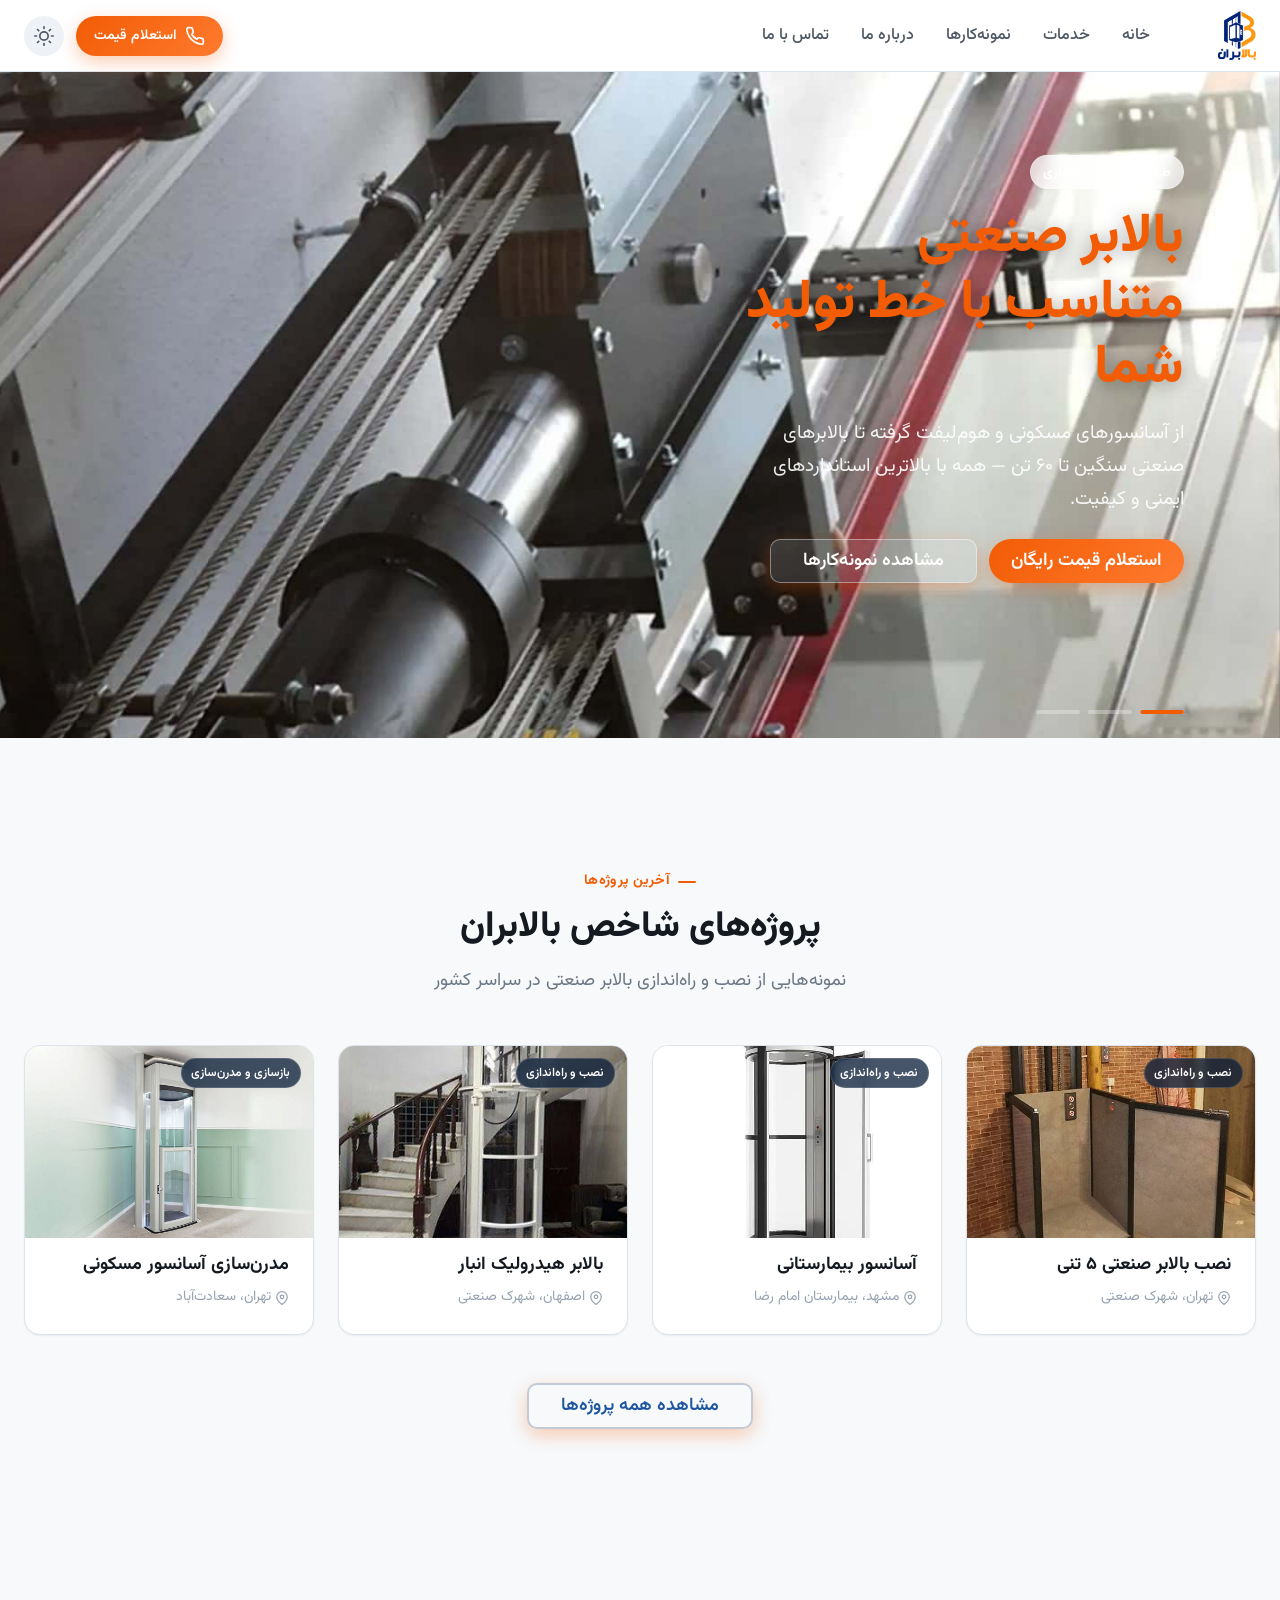
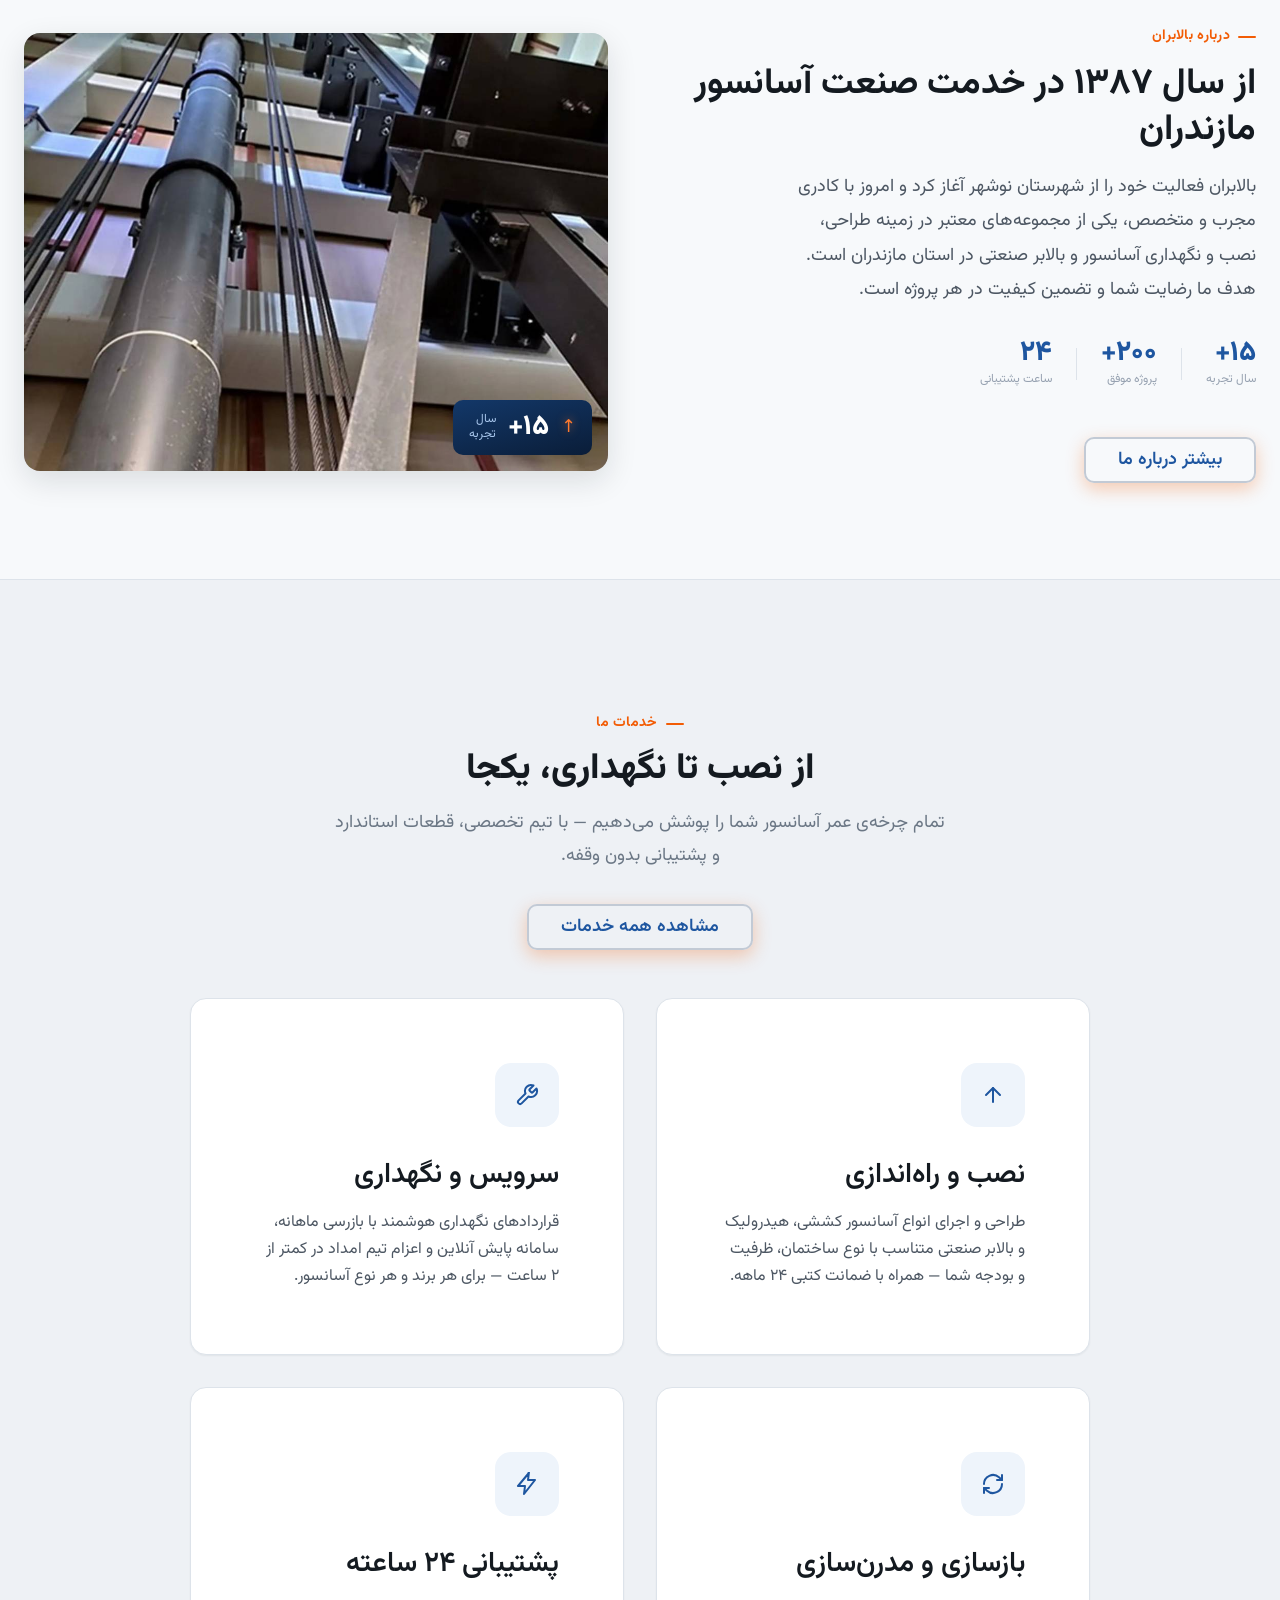
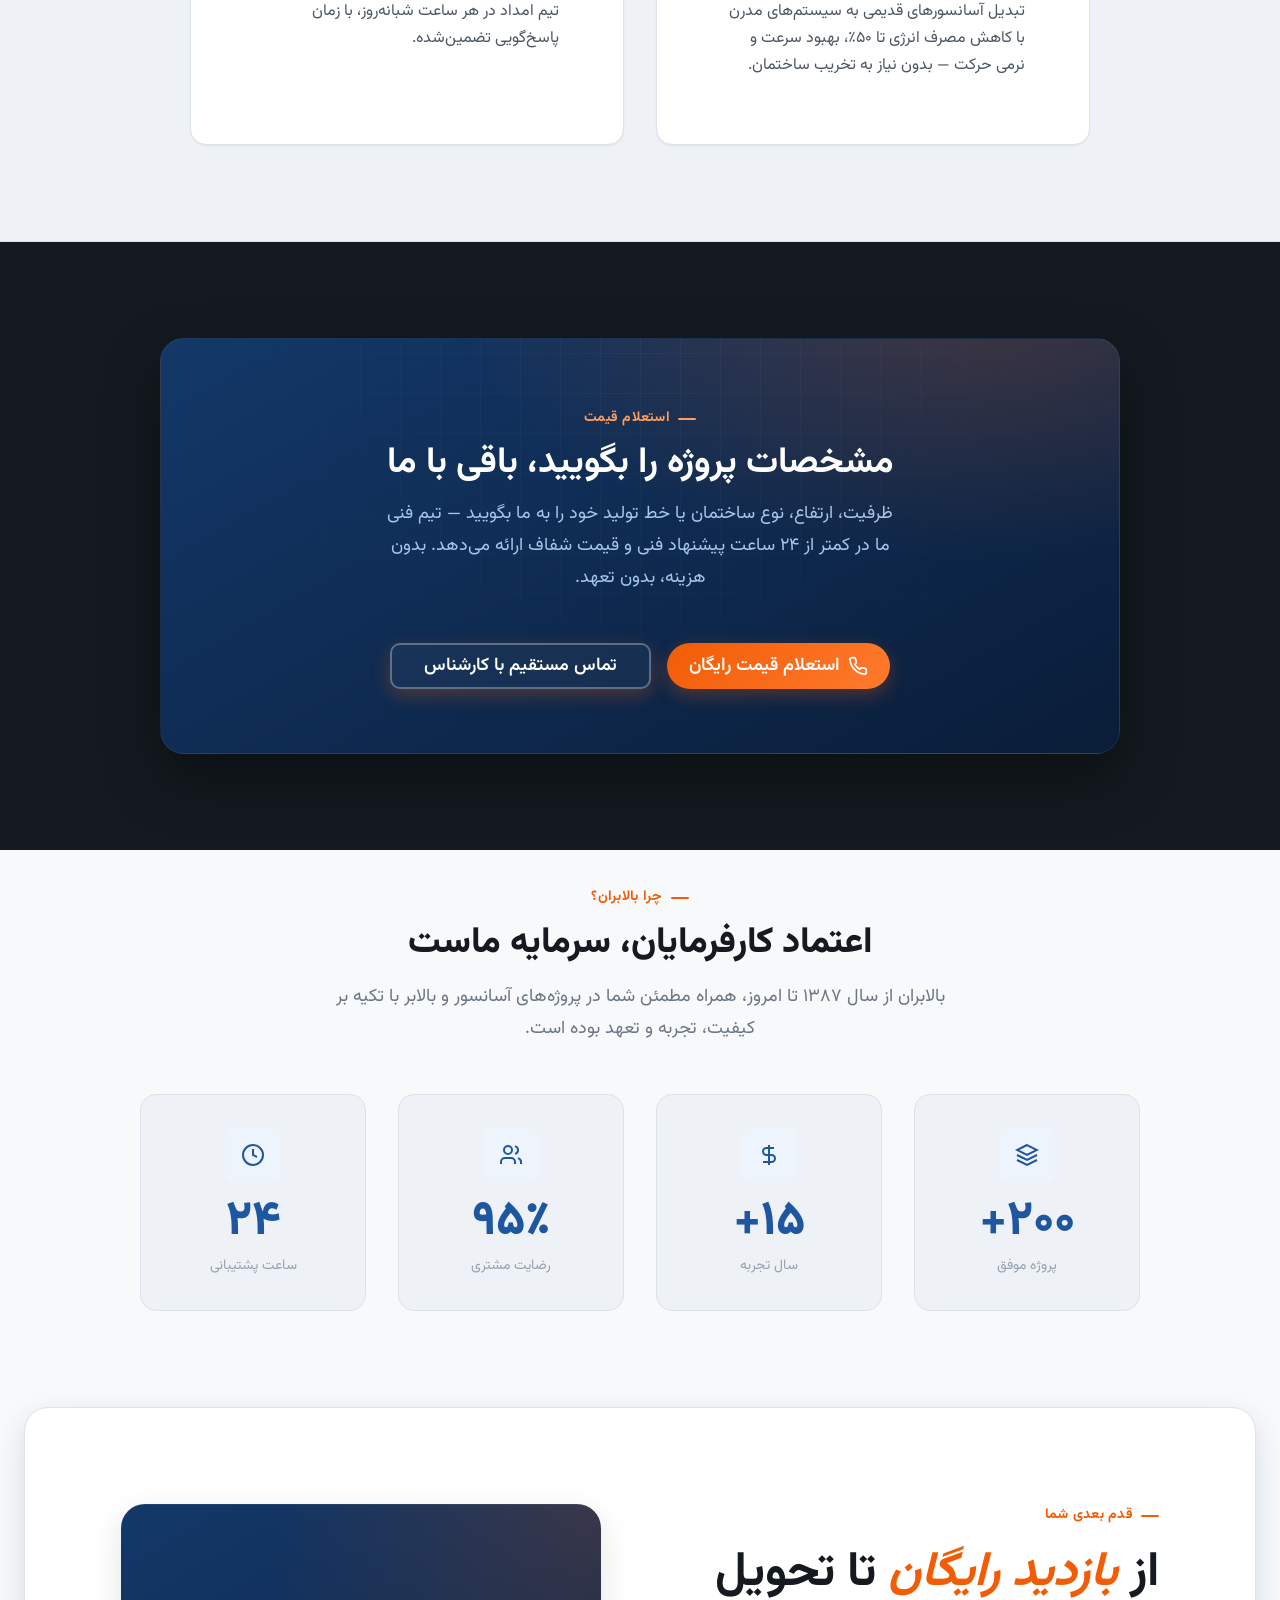
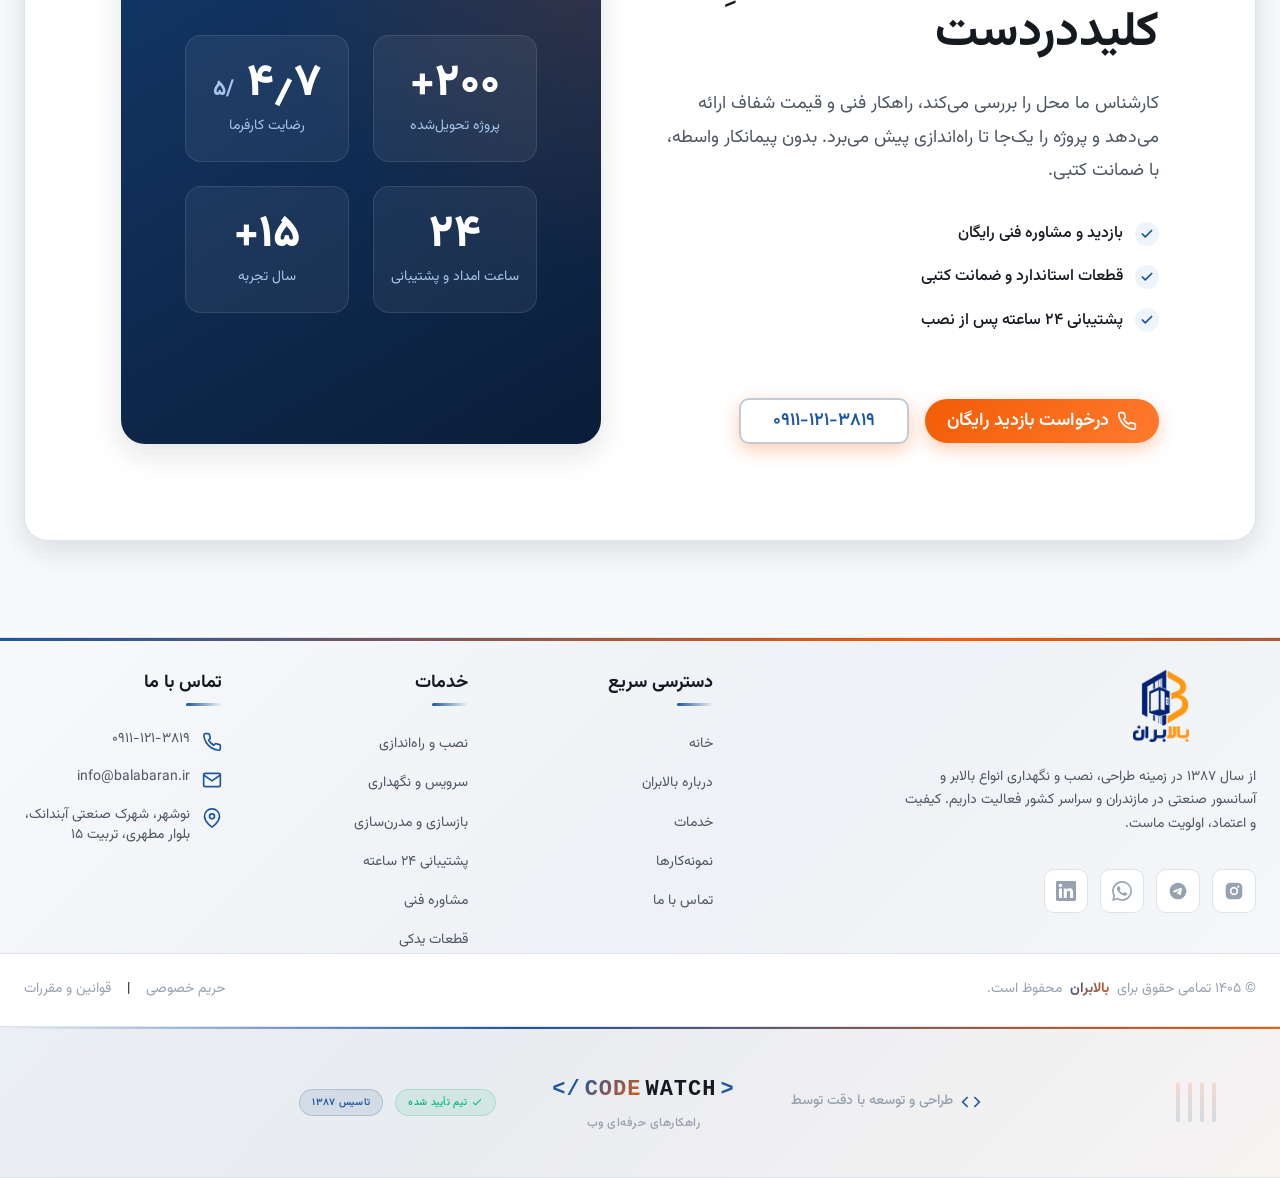
==== commit c1c0a8ad: "fix: correct Persian text double-encoding in all files" ====
--- a/index.html
+++ b/index.html
@@ -2,60 +2,60 @@
 <html lang="fa" dir="rtl">
 
 <head>
-  <!-- â•â•â•â•â•â•â•â•â•â•â•â•â•â•â•â•â•â•â•â•â•â•â•â•â•â•â•â•â•â•â•â•â•â•â•â•â•â•â•â•â•â•â•â•â•â•â•
-       âœ¦ CHARSET & VIEWPORT
-  â•â•â•â•â•â•â•â•â•â•â•â•â•â•â•â•â•â•â•â•â•â•â•â•â•â•â•â•â•â•â•â•â•â•â•â•â•â•â•â•â•â•â•â•â•â•â• -->
+  <!-- ═══════════════════════════════════════════════
+       ✦ CHARSET & VIEWPORT
+  ═══════════════════════════════════════════════ -->
   <meta charset="UTF-8" />
   <meta name="viewport" content="width=device-width, initial-scale=1.0" />
   <meta http-equiv="X-UA-Compatible" content="IE=edge" />
 
-  <!-- â•â•â•â•â•â•â•â•â•â•â•â•â•â•â•â•â•â•â•â•â•â•â•â•â•â•â•â•â•â•â•â•â•â•â•â•â•â•â•â•â•â•â•â•â•â•â•
-       âœ¦ PRIMARY SEO
-  â•â•â•â•â•â•â•â•â•â•â•â•â•â•â•â•â•â•â•â•â•â•â•â•â•â•â•â•â•â•â•â•â•â•â•â•â•â•â•â•â•â•â•â•â•â•â• -->
-  <title>Ø¨Ø§Ù„Ø§Ø¨Ø±Ø§Ù† | ÙØ±ÙˆØ´Ú¯Ø§Ù‡ ØªØ®ØµØµÛŒ Ø¨Ø§Ù„Ø§Ø¨Ø± Ùˆ ØªØ¬Ù‡ÛŒØ²Ø§Øª Ø­Ù…Ù„â€ŒÙˆÙ†Ù‚Ù„</title>
+  <!-- ═══════════════════════════════════════════════
+       ✦ PRIMARY SEO
+  ═══════════════════════════════════════════════ -->
+  <title>بالابران | فروشگاه تخصصی بالابر و تجهیزات حمل‌ونقل</title>
   <meta name="description"
-    content="Ø¨Ø§Ù„Ø§Ø¨Ø±Ø§Ù†Ø› ÙØ±ÙˆØ´Ú¯Ø§Ù‡ ØªØ®ØµØµÛŒ Ø®Ø±ÛŒØ¯ Ø¨Ø§Ù„Ø§Ø¨Ø±ØŒ Ø¬Ø±Ø«Ù‚ÛŒÙ„ØŒ Ù‡ÙˆÛŒØ³ØªØŒ Ø¨Ø§Ù„Ø§Ø¨Ø± Ù‡ÛŒØ¯Ø±ÙˆÙ„ÛŒÚ© Ùˆ ØªØ¬Ù‡ÛŒØ²Ø§Øª Ø¬Ø§Ø¨Ø¬Ø§ÛŒÛŒ Ø¨Ø§Ø±. Ù…Ø´Ø§ÙˆØ±Ù‡ Ø±Ø§ÛŒÚ¯Ø§Ù†ØŒ Ø§Ø±Ø³Ø§Ù„ Ø³Ø±Ø§Ø³Ø±ÛŒØŒ Ú¯Ø§Ø±Ø§Ù†ØªÛŒ Ø§ØµØ§Ù„Øª Ú©Ø§Ù„Ø§." />
+    content="بالابران؛ فروشگاه تخصصی خرید بالابر، جرثقیل، هویست، بالابر هیدرولیک و تجهیزات جابجایی بار. مشاوره رایگان، ارسال سراسری، گارانتی اصالت کالا." />
   <meta name="keywords"
-    content="Ø¨Ø§Ù„Ø§Ø¨Ø±ØŒ Ø®Ø±ÛŒØ¯ Ø¨Ø§Ù„Ø§Ø¨Ø±ØŒ Ø¬Ø±Ø«Ù‚ÛŒÙ„ØŒ Ù‡ÙˆÛŒØ³ØªØŒ Ø¨Ø§Ù„Ø§Ø¨Ø± Ù‡ÛŒØ¯Ø±ÙˆÙ„ÛŒÚ©ØŒ Ø¨Ø§Ù„Ø§Ø¨Ø± Ø¨Ø±Ù‚ÛŒØŒ ØªØ¬Ù‡ÛŒØ²Ø§Øª Ø­Ù…Ù„ Ø¨Ø§Ø±ØŒ ÙØ±ÙˆØ´Ú¯Ø§Ù‡ Ø¨Ø§Ù„Ø§Ø¨Ø±Ø§Ù†" />
-  <meta name="author" content="Ø¨Ø§Ù„Ø§Ø¨Ø±Ø§Ù†" />
+    content="بالابر، خرید بالابر، جرثقیل، هویست، بالابر هیدرولیک، بالابر برقی، تجهیزات حمل بار، فروشگاه بالابران" />
+  <meta name="author" content="بالابران" />
   <meta name="robots" content="index, follow, max-snippet:-1, max-image-preview:large, max-video-preview:-1" />
   <meta name="googlebot" content="index, follow" />
   <link rel="canonical" href="index.html" />
 
-  <!-- â•â•â•â•â•â•â•â•â•â•â•â•â•â•â•â•â•â•â•â•â•â•â•â•â•â•â•â•â•â•â•â•â•â•â•â•â•â•â•â•â•â•â•â•â•â•â•
-       âœ¦ OPEN GRAPH
-  â•â•â•â•â•â•â•â•â•â•â•â•â•â•â•â•â•â•â•â•â•â•â•â•â•â•â•â•â•â•â•â•â•â•â•â•â•â•â•â•â•â•â•â•â•â•â• -->
+  <!-- ═══════════════════════════════════════════════
+       ✦ OPEN GRAPH
+  ═══════════════════════════════════════════════ -->
   <meta property="og:type" content="website" />
   <meta property="og:url" content="/" />
-  <meta property="og:title" content="Ø¨Ø§Ù„Ø§Ø¨Ø±Ø§Ù† | ÙØ±ÙˆØ´Ú¯Ø§Ù‡ ØªØ®ØµØµÛŒ Ø¨Ø§Ù„Ø§Ø¨Ø± Ùˆ ØªØ¬Ù‡ÛŒØ²Ø§Øª Ø­Ù…Ù„â€ŒÙˆÙ†Ù‚Ù„" />
+  <meta property="og:title" content="بالابران | فروشگاه تخصصی بالابر و تجهیزات حمل‌ونقل" />
   <meta property="og:description"
-    content="Ø®Ø±ÛŒØ¯ Ø§Ù†ÙˆØ§Ø¹ Ø¨Ø§Ù„Ø§Ø¨Ø±ØŒ Ø¬Ø±Ø«Ù‚ÛŒÙ„ Ùˆ Ù‡ÙˆÛŒØ³Øª Ø¨Ø§ Ø¨Ù‡ØªØ±ÛŒÙ† Ù‚ÛŒÙ…Øª. Ù…Ø´Ø§ÙˆØ±Ù‡ ÙÙ†ÛŒ Ø±Ø§ÛŒÚ¯Ø§Ù†ØŒ Ú¯Ø§Ø±Ø§Ù†ØªÛŒ Ø§ØµØ§Ù„ØªØŒ Ø§Ø±Ø³Ø§Ù„ Ø³Ø±Ø§Ø³Ø±ÛŒ." />
+    content="خرید انواع بالابر، جرثقیل و هویست با بهترین قیمت. مشاوره فنی رایگان، گارانتی اصالت، ارسال سراسری." />
   <meta property="og:image" content="assets/hero-hoist.jpg" />
   <meta property="og:image:width" content="1200" />
   <meta property="og:image:height" content="630" />
-  <meta property="og:image:alt" content="Ø¨Ø§Ù„Ø§Ø¨Ø±Ø§Ù† â€” ÙØ±ÙˆØ´Ú¯Ø§Ù‡ ØªØ®ØµØµÛŒ Ø¨Ø§Ù„Ø§Ø¨Ø± Ùˆ ØªØ¬Ù‡ÛŒØ²Ø§Øª Ø¬Ø§Ø¨Ø¬Ø§ÛŒÛŒ Ø¨Ø§Ø±" />
-  <meta property="og:site_name" content="Ø¨Ø§Ù„Ø§Ø¨Ø±Ø§Ù†" />
+  <meta property="og:image:alt" content="بالابران — فروشگاه تخصصی بالابر و تجهیزات جابجایی بار" />
+  <meta property="og:site_name" content="بالابران" />
   <meta property="og:locale" content="fa_IR" />
 
-  <!-- â•â•â•â•â•â•â•â•â•â•â•â•â•â•â•â•â•â•â•â•â•â•â•â•â•â•â•â•â•â•â•â•â•â•â•â•â•â•â•â•â•â•â•â•â•â•â•
-       âœ¦ TWITTER CARD
-  â•â•â•â•â•â•â•â•â•â•â•â•â•â•â•â•â•â•â•â•â•â•â•â•â•â•â•â•â•â•â•â•â•â•â•â•â•â•â•â•â•â•â•â•â•â•â• -->
+  <!-- ═══════════════════════════════════════════════
+       ✦ TWITTER CARD
+  ═══════════════════════════════════════════════ -->
   <meta name="twitter:card" content="summary_large_image" />
   <meta name="twitter:site" content="@balabaran_ir" />
-  <meta name="twitter:title" content="Ø¨Ø§Ù„Ø§Ø¨Ø±Ø§Ù† | ÙØ±ÙˆØ´Ú¯Ø§Ù‡ ØªØ®ØµØµÛŒ Ø¨Ø§Ù„Ø§Ø¨Ø±" />
-  <meta name="twitter:description" content="Ø®Ø±ÛŒØ¯ Ø§Ù†ÙˆØ§Ø¹ Ø¨Ø§Ù„Ø§Ø¨Ø±ØŒ Ø¬Ø±Ø«Ù‚ÛŒÙ„ Ùˆ Ù‡ÙˆÛŒØ³Øª. Ù…Ø´Ø§ÙˆØ±Ù‡ Ø±Ø§ÛŒÚ¯Ø§Ù†ØŒ Ú¯Ø§Ø±Ø§Ù†ØªÛŒØŒ Ø§Ø±Ø³Ø§Ù„ Ø³Ø±Ø§Ø³Ø±ÛŒ." />
+  <meta name="twitter:title" content="بالابران | فروشگاه تخصصی بالابر" />
+  <meta name="twitter:description" content="خرید انواع بالابر، جرثقیل و هویست. مشاوره رایگان، گارانتی، ارسال سراسری." />
   <meta name="twitter:image" content="assets/hero-hoist.jpg" />
-  <meta name="twitter:image:alt" content="Ø¨Ø§Ù„Ø§Ø¨Ø±Ø§Ù† â€” ØªØ¬Ù‡ÛŒØ²Ø§Øª Ø¨Ø§Ù„Ø§Ø¨Ø±" />
-
-  <!-- â•â•â•â•â•â•â•â•â•â•â•â•â•â•â•â•â•â•â•â•â•â•â•â•â•â•â•â•â•â•â•â•â•â•â•â•â•â•â•â•â•â•â•â•â•â•â•
-       âœ¦ GEO (Ø¨Ø±Ø§ÛŒ Ø³Ø¦ÙˆÛŒ Ù…Ø­Ù„ÛŒ)
-  â•â•â•â•â•â•â•â•â•â•â•â•â•â•â•â•â•â•â•â•â•â•â•â•â•â•â•â•â•â•â•â•â•â•â•â•â•â•â•â•â•â•â•â•â•â•â• -->
+  <meta name="twitter:image:alt" content="بالابران — تجهیزات بالابر" />
+
+  <!-- ═══════════════════════════════════════════════
+       ✦ GEO (برای سئوی محلی)
+  ═══════════════════════════════════════════════ -->
   <meta name="geo.region" content="IR" />
-  <meta name="geo.placename" content="Ø§ÛŒØ±Ø§Ù†" />
-
-  <!-- â•â•â•â•â•â•â•â•â•â•â•â•â•â•â•â•â•â•â•â•â•â•â•â•â•â•â•â•â•â•â•â•â•â•â•â•â•â•â•â•â•â•â•â•â•â•â•
-       âœ¦ FAVICON & PWA
-  â•â•â•â•â•â•â•â•â•â•â•â•â•â•â•â•â•â•â•â•â•â•â•â•â•â•â•â•â•â•â•â•â•â•â•â•â•â•â•â•â•â•â•â•â•â•â• -->
+  <meta name="geo.placename" content="ایران" />
+
+  <!-- ═══════════════════════════════════════════════
+       ✦ FAVICON & PWA
+  ═══════════════════════════════════════════════ -->
   <link rel="icon" type="image/svg+xml" href="favicon_io/favicone.svg" />
   <link rel="icon" type="image/png" sizes="32x32" href="favicon_io/favicon-32x32.png" />
   <link rel="icon" type="image/png" sizes="16x16" href="favicon_io/favicon-16x16.png" />
@@ -64,26 +64,26 @@
   <meta name="theme-color" content="#f25c05" />
   <meta name="msapplication-TileColor" content="#f25c05" />
 
-  <!-- â•â•â•â•â•â•â•â•â•â•â•â•â•â•â•â•â•â•â•â•â•â•â•â•â•â•â•â•â•â•â•â•â•â•â•â•â•â•â•â•â•â•â•â•â•â•â•
-       âœ¦ PERFORMANCE
-  â•â•â•â•â•â•â•â•â•â•â•â•â•â•â•â•â•â•â•â•â•â•â•â•â•â•â•â•â•â•â•â•â•â•â•â•â•â•â•â•â•â•â•â•â•â•â• -->
+  <!-- ═══════════════════════════════════════════════
+       ✦ PERFORMANCE
+  ═══════════════════════════════════════════════ -->
   <link rel="preconnect" href="https://fonts.googleapis.com" />
   <link rel="preconnect" href="https://fonts.gstatic.com" crossorigin />
   <link rel="dns-prefetch" href="https://www.google-analytics.com" />
   <link rel="preload" as="image" href="assets/hero-hoist.jpg" fetchpriority="high" />
   <link href="https://fonts.googleapis.com/css2?family=Vazirmatn:wght@400;600;700;900&display=swap" rel="stylesheet" />
 
-  <!-- â•â•â•â•â•â•â•â•â•â•â•â•â•â•â•â•â•â•â•â•â•â•â•â•â•â•â•â•â•â•â•â•â•â•â•â•â•â•â•â•â•â•â•â•â•â•â•
-       âœ¦ STRUCTURED DATA (JSON-LD)
-  â•â•â•â•â•â•â•â•â•â•â•â•â•â•â•â•â•â•â•â•â•â•â•â•â•â•â•â•â•â•â•â•â•â•â•â•â•â•â•â•â•â•â•â•â•â•â• -->
+  <!-- ═══════════════════════════════════════════════
+       ✦ STRUCTURED DATA (JSON-LD)
+  ═══════════════════════════════════════════════ -->
   <script type="application/ld+json">
     {
       "@context": "https://schema.org",
       "@type": "Organization",
-      "name": "Ø¨Ø§Ù„Ø§Ø¨Ø±Ø§Ù†",
+      "name": "بالابران",
       "url": "",
       "logo": "assets/icons/balabaran.png",
-      "description": "ÙØ±ÙˆØ´Ú¯Ø§Ù‡ ØªØ®ØµØµÛŒ Ø¨Ø§Ù„Ø§Ø¨Ø±ØŒ Ø¬Ø±Ø«Ù‚ÛŒÙ„ØŒ Ù‡ÙˆÛŒØ³Øª Ùˆ ØªØ¬Ù‡ÛŒØ²Ø§Øª Ø¬Ø§Ø¨Ø¬Ø§ÛŒÛŒ Ø¨Ø§Ø±",
+      "description": "فروشگاه تخصصی بالابر، جرثقیل، هویست و تجهیزات جابجایی بار",
       "address": {
         "@type": "PostalAddress",
         "addressCountry": "IR"
@@ -99,7 +99,7 @@
     {
       "@context": "https://schema.org",
       "@type": "WebSite",
-      "name": "Ø¨Ø§Ù„Ø§Ø¨Ø±Ø§Ù†",
+      "name": "بالابران",
       "url": "",
       "potentialAction": {
         "@type": "SearchAction",
@@ -138,19 +138,19 @@
   <header class="header" id="mainHeader">
     <div class="header__inner container--wide">
 
-      <a href="index.html" class="header__logo" aria-label="Ø¨Ø§Ù„Ø§Ø¨Ø±Ø§Ù† - ØµÙØ­Ù‡ Ø§ØµÙ„ÛŒ">
-        <img src="assets/icons/balabaran.png" alt="Ø¨Ø§Ù„Ø§Ø¨Ø±Ø§Ù†" class="header__logo-img" width="150" height="50"
+      <a href="index.html" class="header__logo" aria-label="بالابران - صفحه اصلی">
+        <img src="assets/icons/balabaran.png" alt="بالابران" class="header__logo-img" width="150" height="50"
           onerror="this.style.display='none';this.nextElementSibling.style.display='inline-flex'">
-        <span class="header__logo-text" style="display:none">Ø¨Ø§Ù„Ø§Ø¨Ø±Ø§Ù†</span>
+        <span class="header__logo-text" style="display:none">بالابران</span>
       </a>
 
-      <nav class="header__nav" aria-label="Ù†Ø§ÙˆØ¨Ø±ÛŒ Ø§ØµÙ„ÛŒ">
+      <nav class="header__nav" aria-label="ناوبری اصلی">
         <ul class="header__menu">
-          <li><a href="index.html" class="header__link">Ø®Ø§Ù†Ù‡</a></li>
-          <li><a href="services.html" class="header__link">Ø®Ø¯Ù…Ø§Øª</a></li>
-          <li><a href="portfolio.html" class="header__link">Ù†Ù…ÙˆÙ†Ù‡â€ŒÚ©Ø§Ø±Ù‡Ø§</a></li>
-          <li><a href="about.html" class="header__link">Ø¯Ø±Ø¨Ø§Ø±Ù‡ Ù…Ø§</a></li>
-          <li><a href="contact.html" class="header__link">ØªÙ…Ø§Ø³ Ø¨Ø§ Ù…Ø§</a></li>
+          <li><a href="index.html" class="header__link">خانه</a></li>
+          <li><a href="services.html" class="header__link">خدمات</a></li>
+          <li><a href="portfolio.html" class="header__link">نمونه‌کارها</a></li>
+          <li><a href="about.html" class="header__link">درباره ما</a></li>
+          <li><a href="contact.html" class="header__link">تماس با ما</a></li>
         </ul>
       </nav>
 
@@ -160,9 +160,9 @@
           <svg class="icon" aria-hidden="true">
             <use href="assets/icons/sprite.svg#phone" />
           </svg>
-          <span>Ø§Ø³ØªØ¹Ù„Ø§Ù… Ù‚ÛŒÙ…Øª</span>
+          <span>استعلام قیمت</span>
         </a>
-<button type="button" class="header__theme-toggle" aria-label="ØªØºÛŒÛŒØ± ØªÙ…" data-theme-toggle>
+<button type="button" class="header__theme-toggle" aria-label="تغییر تم" data-theme-toggle>
           <svg class="icon icon--sun" aria-hidden="true">
             <use href="assets/icons/sprite.svg#sun" />
           </svg>
@@ -171,7 +171,7 @@
           </svg>
         </button>
 
-        <button type="button" class="header__burger" aria-label="Ø¨Ø§Ø²/Ø¨Ø³ØªÙ† Ù…Ù†Ùˆ" aria-expanded="false"
+        <button type="button" class="header__burger" aria-label="باز/بستن منو" aria-expanded="false"
           aria-controls="mobileMenu" data-menu-toggle>
           <svg class="icon icon--menu" aria-hidden="true">
             <use href="assets/icons/sprite.svg#menu" />
@@ -187,21 +187,21 @@
     <!-- overlay -->
     <div class="header__overlay" data-menu-overlay aria-hidden="true"></div>
 
-    <!-- Ù…Ù†ÙˆÛŒ Ù…ÙˆØ¨Ø§ÛŒÙ„ -->
+    <!-- منوی موبایل -->
     <div class="header__mobile" id="mobileMenu" aria-hidden="true">
-      <nav aria-label="Ù†Ø§ÙˆØ¨Ø±ÛŒ Ù…ÙˆØ¨Ø§ÛŒÙ„">
+      <nav aria-label="ناوبری موبایل">
         <ul class="header__mobile-menu">
-          <li><a href="index.html" class="header__mobile-link">Ø®Ø§Ù†Ù‡</a></li>
-          <li><a href="services.html" class="header__mobile-link">Ø®Ø¯Ù…Ø§Øª</a></li>
-          <li><a href="portfolio.html" class="header__mobile-link">Ù†Ù…ÙˆÙ†Ù‡â€ŒÚ©Ø§Ø±Ù‡Ø§</a></li>
-          <li><a href="about.html" class="header__mobile-link">Ø¯Ø±Ø¨Ø§Ø±Ù‡ Ù…Ø§</a></li>
-          <li><a href="contact.html" class="header__mobile-link">ØªÙ…Ø§Ø³ Ø¨Ø§ Ù…Ø§</a></li>
+          <li><a href="index.html" class="header__mobile-link">خانه</a></li>
+          <li><a href="services.html" class="header__mobile-link">خدمات</a></li>
+          <li><a href="portfolio.html" class="header__mobile-link">نمونه‌کارها</a></li>
+          <li><a href="about.html" class="header__mobile-link">درباره ما</a></li>
+          <li><a href="contact.html" class="header__mobile-link">تماس با ما</a></li>
         </ul>
         <a href="contact.html" class="btn btn--cta header__mobile-cta">
           <svg class="icon" aria-hidden="true">
             <use href="assets/icons/sprite.svg#phone" />
           </svg>
-          <span>Ø§Ø³ØªØ¹Ù„Ø§Ù… Ù‚ÛŒÙ…Øª Ø±Ø§ÛŒÚ¯Ø§Ù†</span>
+          <span>استعلام قیمت رایگان</span>
         </a>
 </nav>
     </div>
@@ -210,49 +210,49 @@
   <!-- ==================== MAIN ==================== -->
   <main>
     <!-- ==================== HERO ==================== -->
-    <section class="hero" aria-label="Ø¨Ø§Ù„Ø§Ø¨Ø±Ø§Ù†">
+    <section class="hero" aria-label="بالابران">
       <div class="hero__viewport">
 
         <div class="hero__track" id="heroTrack" aria-live="off">
 
           <figure class="hero__slide is-active">
-            <img class="hero__img" src="assets/images/hero/hero-industrial.jpg" alt="Ù†ØµØ¨ Ø¢Ø³Ø§Ù†Ø³ÙˆØ± Ùˆ Ø¨Ø§Ù„Ø§Ø¨Ø± ØµÙ†Ø¹ØªÛŒ" width="1920" height="900"
+            <img class="hero__img" src="assets/images/hero/hero-industrial.jpg" alt="نصب آسانسور و بالابر صنعتی" width="1920" height="900"
               fetchpriority="high">
             <div class="hero__content">
-              <span class="hero__eyebrow">Ø·Ø±Ø§Ø­ÛŒØŒ Ù†ØµØ¨ Ùˆ Ø±Ø§Ù‡â€ŒØ§Ù†Ø¯Ø§Ø²ÛŒ</span>
-              <h1 class="hero__title">Ø¨Ø§Ù„Ø§Ø¨Ø± ØµÙ†Ø¹ØªÛŒ Ù…ØªÙ†Ø§Ø³Ø¨ Ø¨Ø§ Ø®Ø· ØªÙˆÙ„ÛŒØ¯ Ø´Ù…Ø§</h1>
-              <p class="hero__desc">Ø§Ø² Ø¢Ø³Ø§Ù†Ø³ÙˆØ±Ù‡Ø§ÛŒ Ù…Ø³Ú©ÙˆÙ†ÛŒ Ùˆ Ù‡ÙˆÙ…â€ŒÙ„ÛŒÙØª Ú¯Ø±ÙØªÙ‡ ØªØ§ Ø¨Ø§Ù„Ø§Ø¨Ø±Ù‡Ø§ÛŒ ØµÙ†Ø¹ØªÛŒ Ø³Ù†Ú¯ÛŒÙ† ØªØ§ Û¶Û° ØªÙ† â€” Ù‡Ù…Ù‡ Ø¨Ø§ Ø¨Ø§Ù„Ø§ØªØ±ÛŒÙ† Ø§Ø³ØªØ§Ù†Ø¯Ø§Ø±Ø¯Ù‡Ø§ÛŒ Ø§ÛŒÙ…Ù†ÛŒ Ùˆ Ú©ÛŒÙÛŒØª.</p>
+              <span class="hero__eyebrow">طراحی، نصب و راه‌اندازی</span>
+              <h1 class="hero__title">بالابر صنعتی متناسب با خط تولید شما</h1>
+              <p class="hero__desc">از آسانسورهای مسکونی و هوم‌لیفت گرفته تا بالابرهای صنعتی سنگین تا ۶۰ تن — همه با بالاترین استانداردهای ایمنی و کیفیت.</p>
               <div class="hero__cta-group">
-                <a href="contact.html" class="btn btn--cta">Ø§Ø³ØªØ¹Ù„Ø§Ù… Ù‚ÛŒÙ…Øª Ø±Ø§ÛŒÚ¯Ø§Ù†</a>
-                <a href="portfolio.html" class="btn btn--ghost">Ù…Ø´Ø§Ù‡Ø¯Ù‡ Ù†Ù…ÙˆÙ†Ù‡â€ŒÚ©Ø§Ø±Ù‡Ø§</a>
+                <a href="contact.html" class="btn btn--cta">استعلام قیمت رایگان</a>
+                <a href="portfolio.html" class="btn btn--ghost">مشاهده نمونه‌کارها</a>
               </div>
             </div>
           </figure>
 
           <figure class="hero__slide">
-            <img class="hero__img" src="assets/images/hero/hero-experience.jpg" alt="Ø³Ø±ÙˆÛŒØ³ Ùˆ Ù†Ú¯Ù‡Ø¯Ø§Ø±ÛŒ ØªØ®ØµØµÛŒ Ø¢Ø³Ø§Ù†Ø³ÙˆØ±" width="1920"
+            <img class="hero__img" src="assets/images/hero/hero-experience.jpg" alt="سرویس و نگهداری تخصصی آسانسور" width="1920"
               height="900" loading="lazy">
             <div class="hero__content">
-              <span class="hero__eyebrow">Ø³Ø±ÙˆÛŒØ³ Ùˆ Ù†Ú¯Ù‡Ø¯Ø§Ø±ÛŒ Ù‡ÙˆØ´Ù…Ù†Ø¯</span>
-              <h1 class="hero__title">Ù¾Ø´ØªÛŒØ¨Ø§Ù†ÛŒ Û²Û´ Ø³Ø§Ø¹ØªÙ‡ Ø¨Ø§ Ù¾Ø§ÛŒØ´ Ù‡ÙˆØ´Ù…Ù†Ø¯ Ø¢Ù†Ù„Ø§ÛŒÙ†</h1>
-              <p class="hero__desc">Ù‚Ø±Ø§Ø±Ø¯Ø§Ø¯ Ù†Ú¯Ù‡Ø¯Ø§Ø±ÛŒ Ø¯ÙˆØ±Ù‡â€ŒØ§ÛŒ Ø¨Ø§ Ø¨Ø§Ø²Ø±Ø³ÛŒ Ù…Ø§Ù‡Ø§Ù†Ù‡ØŒ ØªØ´Ø®ÛŒØµ Ø²ÙˆØ¯Ù‡Ù†Ú¯Ø§Ù… Ø®Ø±Ø§Ø¨ÛŒ Ùˆ Ø§Ø¹Ø²Ø§Ù… ØªÛŒÙ… Ø§Ù…Ø¯Ø§Ø¯ Ø¯Ø± Ú©Ù…ØªØ± Ø§Ø² Û² Ø³Ø§Ø¹Øª â€” Ø¨Ø¯ÙˆÙ† ÙˆÙ‚ÙÙ‡ Ø¯Ø± Ú©Ø§Ø± Ø´Ù…Ø§.</p>
+              <span class="hero__eyebrow">سرویس و نگهداری هوشمند</span>
+              <h1 class="hero__title">پشتیبانی ۲۴ ساعته با پایش هوشمند آنلاین</h1>
+              <p class="hero__desc">قرارداد نگهداری دوره‌ای با بازرسی ماهانه، تشخیص زودهنگام خرابی و اعزام تیم امداد در کمتر از ۲ ساعت — بدون وقفه در کار شما.</p>
               <div class="hero__cta-group">
-                <a href="services.html" class="btn btn--cta">Ø®Ø¯Ù…Ø§Øª Ø³Ø±ÙˆÛŒØ³</a>
-                <a href="contact.html" class="btn btn--ghost">ØªÙ…Ø§Ø³ Ø¨Ø§ Ú©Ø§Ø±Ø´Ù†Ø§Ø³</a>
+                <a href="services.html" class="btn btn--cta">خدمات سرویس</a>
+                <a href="contact.html" class="btn btn--ghost">تماس با کارشناس</a>
               </div>
             </div>
           </figure>
 
           <figure class="hero__slide">
-            <img class="hero__img" src="assets/images/hero/hero-support.jpg" alt="ØªÛŒÙ… Ù…Ù‡Ù†Ø¯Ø³ÛŒ Ø¨Ø§Ù„Ø§Ø¨Ø±Ø§Ù†" width="1920" height="900"
+            <img class="hero__img" src="assets/images/hero/hero-support.jpg" alt="تیم مهندسی بالابران" width="1920" height="900"
               loading="lazy">
             <div class="hero__content">
-              <span class="hero__eyebrow">Ø¨Ø§ ØªØ¬Ø±Ø¨Ù‡ Ùˆ Ù…Ø³Ø¦ÙˆÙ„ÛŒØªâ€ŒÙ¾Ø°ÛŒØ±ÛŒ</span>
-              <h1 class="hero__title">Ø§Ø² Ù…Ø´Ø§ÙˆØ±Ù‡ ØªØ§ ØªØ­ÙˆÛŒÙ„ Ú©Ù„ÛŒØ¯ Ø¯Ø± Ø¯Ø³Øª</h1>
-              <p class="hero__desc">ÛŒÚ© ØªÛŒÙ… ÙˆØ§Ø­Ø¯ Ù…Ù‡Ù†Ø¯Ø³ÛŒØŒ Ø¨Ø¯ÙˆÙ† Ù¾ÛŒÙ…Ø§Ù†Ú©Ø§Ø± ÙˆØ§Ø³Ø·Ù‡. Ø·Ø±Ø§Ø­ÛŒØŒ ØªØ£Ù…ÛŒÙ† Ù‚Ø·Ø¹Ø§ØªØŒ Ù†ØµØ¨ Ùˆ Ù¾Ø´ØªÛŒØ¨Ø§Ù†ÛŒ Ù¾Ø³ Ø§Ø² ÙØ±ÙˆØ´ â€” Ù‡Ù…Ù‡ Ø¯Ø± Ø¨Ø§Ù„Ø§Ø¨Ø±Ø§Ù†.</p>
+              <span class="hero__eyebrow">با تجربه و مسئولیت‌پذیری</span>
+              <h1 class="hero__title">از مشاوره تا تحویل کلید در دست</h1>
+              <p class="hero__desc">یک تیم واحد مهندسی، بدون پیمانکار واسطه. طراحی، تأمین قطعات، نصب و پشتیبانی پس از فروش — همه در بالابران.</p>
               <div class="hero__cta-group">
-                <a href="about.html" class="btn btn--cta">Ø¯Ø±Ø¨Ø§Ø±Ù‡ Ø¨Ø§Ù„Ø§Ø¨Ø±Ø§Ù†</a>
-                <a href="portfolio.html" class="btn btn--ghost">Ù¾Ø±ÙˆÚ˜Ù‡â€ŒÙ‡Ø§</a>
+                <a href="about.html" class="btn btn--cta">درباره بالابران</a>
+                <a href="portfolio.html" class="btn btn--ghost">پروژه‌ها</a>
               </div>
             </div>
           </figure>
@@ -262,91 +262,91 @@
         <div class="hero__overlay" aria-hidden="true"></div>
 
         <!-- progress indicators -->
-        <div class="hero__progress" role="tablist" aria-label="Ø§Ù†ØªØ®Ø§Ø¨ Ø§Ø³Ù„Ø§ÛŒØ¯" data-hero-dots></div>
-
-      </div>
-    </section>
-
-    <!-- ==================== PROJECTS (Ø¢Ø®Ø±ÛŒÙ† Ù¾Ø±ÙˆÚ˜Ù‡â€ŒÙ‡Ø§) ==================== -->
+        <div class="hero__progress" role="tablist" aria-label="انتخاب اسلاید" data-hero-dots></div>
+
+      </div>
+    </section>
+
+    <!-- ==================== PROJECTS (آخرین پروژه‌ها) ==================== -->
     <section class="section projects-section" aria-labelledby="projectsTitle">
       <div class="container--wide">
         <header class="section-header">
-          <span class="section-label">Ø¢Ø®Ø±ÛŒÙ† Ù¾Ø±ÙˆÚ˜Ù‡â€ŒÙ‡Ø§</span>
-          <h2 id="projectsTitle">Ù¾Ø±ÙˆÚ˜Ù‡â€ŒÙ‡Ø§ÛŒ Ø´Ø§Ø®Øµ Ø¨Ø§Ù„Ø§Ø¨Ø±Ø§Ù†</h2>
-          <p>Ù†Ù…ÙˆÙ†Ù‡â€ŒÙ‡Ø§ÛŒÛŒ Ø§Ø² Ù†ØµØ¨ Ùˆ Ø±Ø§Ù‡â€ŒØ§Ù†Ø¯Ø§Ø²ÛŒ Ø¨Ø§Ù„Ø§Ø¨Ø± ØµÙ†Ø¹ØªÛŒ Ø¯Ø± Ø³Ø±Ø§Ø³Ø± Ú©Ø´ÙˆØ±</p>
+          <span class="section-label">آخرین پروژه‌ها</span>
+          <h2 id="projectsTitle">پروژه‌های شاخص بالابران</h2>
+          <p>نمونه‌هایی از نصب و راه‌اندازی بالابر صنعتی در سراسر کشور</p>
         </header>
 
         <div class="projects-grid" id="projectsGrid">
-          <!-- Ú©Ø§Ø±Øªâ€ŒÙ‡Ø§ ØªÙˆØ³Ø· JS Ø³Ø§Ø®ØªÙ‡ Ù…ÛŒâ€ŒØ´ÙˆÙ†Ø¯ -->
+          <!-- کارت‌ها توسط JS ساخته می‌شوند -->
         </div>
 
         <div class="projects-section__action">
-          <a class="btn btn--outline" href="portfolio.html">Ù…Ø´Ø§Ù‡Ø¯Ù‡ Ù‡Ù…Ù‡ Ù¾Ø±ÙˆÚ˜Ù‡â€ŒÙ‡Ø§</a>
+          <a class="btn btn--outline" href="portfolio.html">مشاهده همه پروژه‌ها</a>
         </div>
       </div>
     </section>
 
-    <!-- ==================== ABOUT (Ø®Ù„Ø§ØµÙ‡) ==================== -->
+    <!-- ==================== ABOUT (خلاصه) ==================== -->
     <section class="section about-intro" aria-labelledby="aboutIntroTitle">
       <div class="container--wide about-intro__inner">
         <div class="about-intro__text">
-          <span class="section-label">Ø¯Ø±Ø¨Ø§Ø±Ù‡ Ø¨Ø§Ù„Ø§Ø¨Ø±Ø§Ù†</span>
+          <span class="section-label">درباره بالابران</span>
           <h2 id="aboutIntroTitle" class="about-intro__title">
-            Ø§Ø² Ø³Ø§Ù„ Û±Û³Û¸Û· Ø¯Ø± Ø®Ø¯Ù…Øª ØµÙ†Ø¹Øª Ø¢Ø³Ø§Ù†Ø³ÙˆØ± Ù…Ø§Ø²Ù†Ø¯Ø±Ø§Ù†
+            از سال ۱۳۸۷ در خدمت صنعت آسانسور مازندران
           </h2>
           <p class="about-intro__desc">
-            Ø¨Ø§Ù„Ø§Ø¨Ø±Ø§Ù† ÙØ¹Ø§Ù„ÛŒØª Ø®ÙˆØ¯ Ø±Ø§ Ø§Ø² Ø´Ù‡Ø±Ø³ØªØ§Ù† Ù†ÙˆØ´Ù‡Ø± Ø¢ØºØ§Ø² Ú©Ø±Ø¯ Ùˆ Ø§Ù…Ø±ÙˆØ² Ø¨Ø§ Ú©Ø§Ø¯Ø±ÛŒ Ù…Ø¬Ø±Ø¨ Ùˆ Ù…ØªØ®ØµØµØŒ
-            ÛŒÚ©ÛŒ Ø§Ø² Ù…Ø¬Ù…ÙˆØ¹Ù‡â€ŒÙ‡Ø§ÛŒ Ù…Ø¹ØªØ¨Ø± Ø¯Ø± Ø²Ù…ÛŒÙ†Ù‡ Ø·Ø±Ø§Ø­ÛŒØŒ Ù†ØµØ¨ Ùˆ Ù†Ú¯Ù‡Ø¯Ø§Ø±ÛŒ Ø¢Ø³Ø§Ù†Ø³ÙˆØ± Ùˆ Ø¨Ø§Ù„Ø§Ø¨Ø± ØµÙ†Ø¹ØªÛŒ Ø¯Ø± Ø§Ø³ØªØ§Ù† Ù…Ø§Ø²Ù†Ø¯Ø±Ø§Ù† Ø§Ø³Øª.
-            Ù‡Ø¯Ù Ù…Ø§ Ø±Ø¶Ø§ÛŒØª Ø´Ù…Ø§ Ùˆ ØªØ¶Ù…ÛŒÙ† Ú©ÛŒÙÛŒØª Ø¯Ø± Ù‡Ø± Ù¾Ø±ÙˆÚ˜Ù‡ Ø§Ø³Øª.
+            بالابران فعالیت خود را از شهرستان نوشهر آغاز کرد و امروز با کادری مجرب و متخصص،
+            یکی از مجموعه‌های معتبر در زمینه طراحی، نصب و نگهداری آسانسور و بالابر صنعتی در استان مازندران است.
+            هدف ما رضایت شما و تضمین کیفیت در هر پروژه است.
           </p>
 
           <ul class="about-intro__stats" role="list">
             <li class="about-intro__stat">
-              <span class="about-intro__stat-num">Û±Ûµ+</span>
-              <span class="about-intro__stat-label">Ø³Ø§Ù„ ØªØ¬Ø±Ø¨Ù‡</span>
+              <span class="about-intro__stat-num">۱۵+</span>
+              <span class="about-intro__stat-label">سال تجربه</span>
             </li>
             <li class="about-intro__stat-divider" aria-hidden="true"></li>
             <li class="about-intro__stat">
-              <span class="about-intro__stat-num">Û²Û°Û°+</span>
-              <span class="about-intro__stat-label">Ù¾Ø±ÙˆÚ˜Ù‡ Ù…ÙˆÙÙ‚</span>
+              <span class="about-intro__stat-num">۲۰۰+</span>
+              <span class="about-intro__stat-label">پروژه موفق</span>
             </li>
             <li class="about-intro__stat-divider" aria-hidden="true"></li>
             <li class="about-intro__stat">
-              <span class="about-intro__stat-num">Û²Û´</span>
-              <span class="about-intro__stat-label">Ø³Ø§Ø¹Øª Ù¾Ø´ØªÛŒØ¨Ø§Ù†ÛŒ</span>
+              <span class="about-intro__stat-num">۲۴</span>
+              <span class="about-intro__stat-label">ساعت پشتیبانی</span>
             </li>
           </ul>
 
           <a href="about.html" class="btn btn--outline about-intro__cta">
-            <span>Ø¨ÛŒØ´ØªØ± Ø¯Ø±Ø¨Ø§Ø±Ù‡ Ù…Ø§</span>
+            <span>بیشتر درباره ما</span>
           </a>
         </div>
 
         <figure class="about-intro__media">
-          <img src="assets/hero-hoist.jpg" alt="ØªÛŒÙ… Ù†ØµØ¨ Ø¨Ø§Ù„Ø§Ø¨Ø±Ø§Ù† Ø¯Ø± Ø­Ø§Ù„ Ú©Ø§Ø±" width="640" height="480"
+          <img src="assets/hero-hoist.jpg" alt="تیم نصب بالابران در حال کار" width="640" height="480"
             loading="lazy" decoding="async" class="about-intro__img">
           <div class="about-intro__badge" aria-hidden="true">
-            <span class="about-intro__badge-arrow">â†‘</span>
-            <span class="about-intro__badge-num">Û±Ûµ+</span>
-            <span class="about-intro__badge-label">Ø³Ø§Ù„<br>ØªØ¬Ø±Ø¨Ù‡</span>
+            <span class="about-intro__badge-arrow">↑</span>
+            <span class="about-intro__badge-num">۱۵+</span>
+            <span class="about-intro__badge-label">سال<br>تجربه</span>
           </div>
         </figure>
       </div>
     </section>
 
-    <!-- ===== Ø®Ø¯Ù…Ø§Øª / Services (Ø®Ù„Ø§ØµÙ‡) ===== -->
+    <!-- ===== خدمات / Services (خلاصه) ===== -->
     <section class="section services-section" aria-labelledby="servicesTitle">
       <div class="container--wide">
         <header class="section-header">
-          <span class="section-label" style="justify-content:center">Ø®Ø¯Ù…Ø§Øª Ù…Ø§</span>
-          <h2 id="servicesTitle">Ø§Ø² Ù†ØµØ¨ ØªØ§ Ù†Ú¯Ù‡Ø¯Ø§Ø±ÛŒØŒ ÛŒÚ©Ø¬Ø§</h2>
+          <span class="section-label" style="justify-content:center">خدمات ما</span>
+          <h2 id="servicesTitle">از نصب تا نگهداری، یکجا</h2>
           <p>
-            ØªÙ…Ø§Ù… Ú†Ø±Ø®Ù‡â€ŒÛŒ Ø¹Ù…Ø± Ø¢Ø³Ø§Ù†Ø³ÙˆØ± Ø´Ù…Ø§ Ø±Ø§ Ù¾ÙˆØ´Ø´ Ù…ÛŒâ€ŒØ¯Ù‡ÛŒÙ… â€” Ø¨Ø§ ØªÛŒÙ… ØªØ®ØµØµÛŒØŒ
-            Ù‚Ø·Ø¹Ø§Øª Ø§Ø³ØªØ§Ù†Ø¯Ø§Ø±Ø¯ Ùˆ Ù¾Ø´ØªÛŒØ¨Ø§Ù†ÛŒ Ø¨Ø¯ÙˆÙ† ÙˆÙ‚ÙÙ‡.
+            تمام چرخه‌ی عمر آسانسور شما را پوشش می‌دهیم — با تیم تخصصی،
+            قطعات استاندارد و پشتیبانی بدون وقفه.
           </p>
 
           <div class="services-section__action">
-            <a class="btn btn--outline" href="services.html">Ù…Ø´Ø§Ù‡Ø¯Ù‡ Ù‡Ù…Ù‡ Ø®Ø¯Ù…Ø§Øª</a>
+            <a class="btn btn--outline" href="services.html">مشاهده همه خدمات</a>
           </div>
         </header>
 
@@ -359,9 +359,9 @@
                 <path d="M5 12l7-7 7 7" />
               </svg>
             </span>
-            <h3 class="service-card__title">Ù†ØµØ¨ Ùˆ Ø±Ø§Ù‡â€ŒØ§Ù†Ø¯Ø§Ø²ÛŒ</h3>
+            <h3 class="service-card__title">نصب و راه‌اندازی</h3>
             <p class="service-card__desc">
-              Ø·Ø±Ø§Ø­ÛŒ Ùˆ Ø§Ø¬Ø±Ø§ÛŒ Ø§Ù†ÙˆØ§Ø¹ Ø¢Ø³Ø§Ù†Ø³ÙˆØ± Ú©Ø´Ø´ÛŒØŒ Ù‡ÛŒØ¯Ø±ÙˆÙ„ÛŒÚ© Ùˆ Ø¨Ø§Ù„Ø§Ø¨Ø± ØµÙ†Ø¹ØªÛŒ Ù…ØªÙ†Ø§Ø³Ø¨ Ø¨Ø§ Ù†ÙˆØ¹ Ø³Ø§Ø®ØªÙ…Ø§Ù†ØŒ Ø¸Ø±ÙÛŒØª Ùˆ Ø¨ÙˆØ¯Ø¬Ù‡ Ø´Ù…Ø§ â€” Ù‡Ù…Ø±Ø§Ù‡ Ø¨Ø§ Ø¶Ù…Ø§Ù†Øª Ú©ØªØ¨ÛŒ Û²Û´ Ù…Ø§Ù‡Ù‡.
+              طراحی و اجرای انواع آسانسور کششی، هیدرولیک و بالابر صنعتی متناسب با نوع ساختمان، ظرفیت و بودجه شما — همراه با ضمانت کتبی ۲۴ ماهه.
             </p>
           </li>
 
@@ -373,9 +373,9 @@
                   d="M14.7 6.3a1 1 0 0 0 0 1.4l1.6 1.6a1 1 0 0 0 1.4 0l3.77-3.77a6 6 0 0 1-7.94 7.94l-6.91 6.91a2.12 2.12 0 0 1-3-3l6.91-6.91a6 6 0 0 1 7.94-7.94l-3.76 3.76z" />
               </svg>
             </span>
-            <h3 class="service-card__title">Ø³Ø±ÙˆÛŒØ³ Ùˆ Ù†Ú¯Ù‡Ø¯Ø§Ø±ÛŒ</h3>
+            <h3 class="service-card__title">سرویس و نگهداری</h3>
             <p class="service-card__desc">
-              Ù‚Ø±Ø§Ø±Ø¯Ø§Ø¯Ù‡Ø§ÛŒ Ù†Ú¯Ù‡Ø¯Ø§Ø±ÛŒ Ù‡ÙˆØ´Ù…Ù†Ø¯ Ø¨Ø§ Ø¨Ø§Ø²Ø±Ø³ÛŒ Ù…Ø§Ù‡Ø§Ù†Ù‡ØŒ Ø³Ø§Ù…Ø§Ù†Ù‡ Ù¾Ø§ÛŒØ´ Ø¢Ù†Ù„Ø§ÛŒÙ† Ùˆ Ø§Ø¹Ø²Ø§Ù… ØªÛŒÙ… Ø§Ù…Ø¯Ø§Ø¯ Ø¯Ø± Ú©Ù…ØªØ± Ø§Ø² Û² Ø³Ø§Ø¹Øª â€” Ø¨Ø±Ø§ÛŒ Ù‡Ø± Ø¨Ø±Ù†Ø¯ Ùˆ Ù‡Ø± Ù†ÙˆØ¹ Ø¢Ø³Ø§Ù†Ø³ÙˆØ±.
+              قراردادهای نگهداری هوشمند با بازرسی ماهانه، سامانه پایش آنلاین و اعزام تیم امداد در کمتر از ۲ ساعت — برای هر برند و هر نوع آسانسور.
             </p>
           </li>
 
@@ -389,9 +389,9 @@
                 <path d="M3 21v-5h5" />
               </svg>
             </span>
-            <h3 class="service-card__title">Ø¨Ø§Ø²Ø³Ø§Ø²ÛŒ Ùˆ Ù…Ø¯Ø±Ù†â€ŒØ³Ø§Ø²ÛŒ</h3>
+            <h3 class="service-card__title">بازسازی و مدرن‌سازی</h3>
             <p class="service-card__desc">
-              ØªØ¨Ø¯ÛŒÙ„ Ø¢Ø³Ø§Ù†Ø³ÙˆØ±Ù‡Ø§ÛŒ Ù‚Ø¯ÛŒÙ…ÛŒ Ø¨Ù‡ Ø³ÛŒØ³ØªÙ…â€ŒÙ‡Ø§ÛŒ Ù…Ø¯Ø±Ù† Ø¨Ø§ Ú©Ø§Ù‡Ø´ Ù…ØµØ±Ù Ø§Ù†Ø±Ú˜ÛŒ ØªØ§ ÛµÛ°ÙªØŒ Ø¨Ù‡Ø¨ÙˆØ¯ Ø³Ø±Ø¹Øª Ùˆ Ù†Ø±Ù…ÛŒ Ø­Ø±Ú©Øª â€” Ø¨Ø¯ÙˆÙ† Ù†ÛŒØ§Ø² Ø¨Ù‡ ØªØ®Ø±ÛŒØ¨ Ø³Ø§Ø®ØªÙ…Ø§Ù†.
+              تبدیل آسانسورهای قدیمی به سیستم‌های مدرن با کاهش مصرف انرژی تا ۵۰٪، بهبود سرعت و نرمی حرکت — بدون نیاز به تخریب ساختمان.
             </p>
           </li>
 
@@ -402,9 +402,9 @@
                 <path d="M13 2 3 14h7l-1 8 11-14h-7l1-8z" stroke-linejoin="round" />
               </svg>
             </span>
-            <h3 class="service-card__title">Ù¾Ø´ØªÛŒØ¨Ø§Ù†ÛŒ Û²Û´ Ø³Ø§Ø¹ØªÙ‡</h3>
+            <h3 class="service-card__title">پشتیبانی ۲۴ ساعته</h3>
             <p class="service-card__desc">
-              ØªÛŒÙ… Ø§Ù…Ø¯Ø§Ø¯ Ø¯Ø± Ù‡Ø± Ø³Ø§Ø¹Øª Ø´Ø¨Ø§Ù†Ù‡â€ŒØ±ÙˆØ²ØŒ Ø¨Ø§ Ø²Ù…Ø§Ù† Ù¾Ø§Ø³Ø®â€ŒÚ¯ÙˆÛŒÛŒ ØªØ¶Ù…ÛŒÙ†â€ŒØ´Ø¯Ù‡.
+              تیم امداد در هر ساعت شبانه‌روز، با زمان پاسخ‌گویی تضمین‌شده.
             </p>
           </li>
         </ul>
@@ -413,22 +413,22 @@
       </div>
     </section>
 
-    <!-- ===== CTA (Ù…ÛŒØ§Ù†Ù‡ ØµÙØ­Ù‡) ===== -->
+    <!-- ===== CTA (میانه صفحه) ===== -->
     <section class="section cta-section" aria-labelledby="ctaTitle">
       <div class="container">
         <div class="cta-section__content">
-          <span class="section-label">Ø§Ø³ØªØ¹Ù„Ø§Ù… Ù‚ÛŒÙ…Øª</span>
-          <h2 id="ctaTitle">Ù…Ø´Ø®ØµØ§Øª Ù¾Ø±ÙˆÚ˜Ù‡ Ø±Ø§ Ø¨Ú¯ÙˆÛŒÛŒØ¯ØŒ Ø¨Ø§Ù‚ÛŒ Ø¨Ø§ Ù…Ø§</h2>
-          <p>Ø¸Ø±ÙÛŒØªØŒ Ø§Ø±ØªÙØ§Ø¹ØŒ Ù†ÙˆØ¹ Ø³Ø§Ø®ØªÙ…Ø§Ù† ÛŒØ§ Ø®Ø· ØªÙˆÙ„ÛŒØ¯ Ø®ÙˆØ¯ Ø±Ø§ Ø¨Ù‡ Ù…Ø§ Ø¨Ú¯ÙˆÛŒÛŒØ¯ â€” ØªÛŒÙ… ÙÙ†ÛŒ Ù…Ø§ Ø¯Ø± Ú©Ù…ØªØ± Ø§Ø² Û²Û´ Ø³Ø§Ø¹Øª Ù¾ÛŒØ´Ù†Ù‡Ø§Ø¯ ÙÙ†ÛŒ Ùˆ Ù‚ÛŒÙ…Øª Ø´ÙØ§Ù Ø§Ø±Ø§Ø¦Ù‡ Ù…ÛŒâ€ŒØ¯Ù‡Ø¯. Ø¨Ø¯ÙˆÙ† Ù‡Ø²ÛŒÙ†Ù‡ØŒ Ø¨Ø¯ÙˆÙ† ØªØ¹Ù‡Ø¯.</p>
+          <span class="section-label">استعلام قیمت</span>
+          <h2 id="ctaTitle">مشخصات پروژه را بگویید، باقی با ما</h2>
+          <p>ظرفیت، ارتفاع، نوع ساختمان یا خط تولید خود را به ما بگویید — تیم فنی ما در کمتر از ۲۴ ساعت پیشنهاد فنی و قیمت شفاف ارائه می‌دهد. بدون هزینه، بدون تعهد.</p>
 
           <div class="cta-section__actions">
             <a class="btn btn--cta" href="contact.html">
               <svg class="icon" aria-hidden="true">
                 <use href="assets/icons/sprite.svg#phone" />
               </svg>
-              <span>Ø§Ø³ØªØ¹Ù„Ø§Ù… Ù‚ÛŒÙ…Øª Ø±Ø§ÛŒÚ¯Ø§Ù†</span>
+              <span>استعلام قیمت رایگان</span>
             </a>
-            <a class="btn btn--outline" href="tel:09111213819">ØªÙ…Ø§Ø³ Ù…Ø³ØªÙ‚ÛŒÙ… Ø¨Ø§ Ú©Ø§Ø±Ø´Ù†Ø§Ø³</a>
+            <a class="btn btn--outline" href="tel:09111213819">تماس مستقیم با کارشناس</a>
           </div>
         </div>
       </div>
@@ -437,11 +437,11 @@
     <!-- ===== TRUST / STATS ===== -->
     <div class="container--wide">
       <header class="section-header">
-        <span class="section-label">Ú†Ø±Ø§ Ø¨Ø§Ù„Ø§Ø¨Ø±Ø§Ù†ØŸ</span>
-        <h2 id="trustTitle">Ø§Ø¹ØªÙ…Ø§Ø¯ Ú©Ø§Ø±ÙØ±Ù…Ø§ÛŒØ§Ù†ØŒ Ø³Ø±Ù…Ø§ÛŒÙ‡ Ù…Ø§Ø³Øª</h2>
+        <span class="section-label">چرا بالابران؟</span>
+        <h2 id="trustTitle">اعتماد کارفرمایان، سرمایه ماست</h2>
         <p>
-          Ø¨Ø§Ù„Ø§Ø¨Ø±Ø§Ù† Ø§Ø² Ø³Ø§Ù„ Û±Û³Û¸Û· ØªØ§ Ø§Ù…Ø±ÙˆØ²ØŒ Ù‡Ù…Ø±Ø§Ù‡ Ù…Ø·Ù…Ø¦Ù† Ø´Ù…Ø§ Ø¯Ø± Ù¾Ø±ÙˆÚ˜Ù‡â€ŒÙ‡Ø§ÛŒ Ø¢Ø³Ø§Ù†Ø³ÙˆØ± Ùˆ Ø¨Ø§Ù„Ø§Ø¨Ø±
-          Ø¨Ø§ ØªÚ©ÛŒÙ‡ Ø¨Ø± Ú©ÛŒÙÛŒØªØŒ ØªØ¬Ø±Ø¨Ù‡ Ùˆ ØªØ¹Ù‡Ø¯ Ø¨ÙˆØ¯Ù‡ Ø§Ø³Øª.
+          بالابران از سال ۱۳۸۷ تا امروز، همراه مطمئن شما در پروژه‌های آسانسور و بالابر
+          با تکیه بر کیفیت، تجربه و تعهد بوده است.
         </p>
       </header>
 
@@ -454,8 +454,8 @@
               <path d="M2 12l10 5 10-5" />
             </svg>
           </div>
-          <span class="trust-card__num">Û²Û°Û°+</span>
-          <span class="trust-card__label">Ù¾Ø±ÙˆÚ˜Ù‡ Ù…ÙˆÙÙ‚</span>
+          <span class="trust-card__num">۲۰۰+</span>
+          <span class="trust-card__label">پروژه موفق</span>
         </li>
 
         <li class="trust-card">
@@ -464,8 +464,8 @@
               <path d="M12 2v20M17 5H9.5a3.5 3.5 0 0 0 0 7h5a3.5 3.5 0 0 1 0 7H6" />
             </svg>
           </div>
-          <span class="trust-card__num">Û±Ûµ+</span>
-          <span class="trust-card__label">Ø³Ø§Ù„ ØªØ¬Ø±Ø¨Ù‡</span>
+          <span class="trust-card__num">۱۵+</span>
+          <span class="trust-card__label">سال تجربه</span>
         </li>
 
         <li class="trust-card">
@@ -476,8 +476,8 @@
               <path d="M22 21v-2a4 4 0 0 0-3-3.87M16 3.13a4 4 0 0 1 0 7.75" />
             </svg>
           </div>
-          <span class="trust-card__num">Û¹ÛµÙª</span>
-          <span class="trust-card__label">Ø±Ø¶Ø§ÛŒØª Ù…Ø´ØªØ±ÛŒ</span>
+          <span class="trust-card__num">۹۵٪</span>
+          <span class="trust-card__label">رضایت مشتری</span>
         </li>
 
         <li class="trust-card">
@@ -487,27 +487,27 @@
               <polyline points="12 6 12 12 16 14" />
             </svg>
           </div>
-          <span class="trust-card__num">Û²Û´</span>
-          <span class="trust-card__label">Ø³Ø§Ø¹Øª Ù¾Ø´ØªÛŒØ¨Ø§Ù†ÛŒ</span>
+          <span class="trust-card__num">۲۴</span>
+          <span class="trust-card__label">ساعت پشتیبانی</span>
         </li>
       </ul>
     </div>
     </section>
 
-    <!-- ===== CTA FINAL (Ù‚Ø¨Ù„ Ø§Ø² ÙÙˆØªØ±) ===== -->
+    <!-- ===== CTA FINAL (قبل از فوتر) ===== -->
     <section class="section cta-final" aria-labelledby="ctaFinalTitle">
       <div class="container--wide">
         <div class="cta-final__wrapper">
 
-          <!-- Ù…Ø­ØªÙˆØ§ -->
+          <!-- محتوا -->
           <div class="cta-final__content">
-            <span class="section-label">Ù‚Ø¯Ù… Ø¨Ø¹Ø¯ÛŒ Ø´Ù…Ø§</span>
+            <span class="section-label">قدم بعدی شما</span>
             <h2 id="ctaFinalTitle">
-              Ø§Ø² <span class="highlight">Ø¨Ø§Ø²Ø¯ÛŒØ¯ Ø±Ø§ÛŒÚ¯Ø§Ù†</span> ØªØ§ ØªØ­ÙˆÛŒÙ„Ù Ú©Ù„ÛŒØ¯â€ŒØ¯Ø±â€ŒØ¯Ø³Øª
+              از <span class="highlight">بازدید رایگان</span> تا تحویلِ کلید‌در‌دست
             </h2>
             <p class="cta-final__desc">
-              Ú©Ø§Ø±Ø´Ù†Ø§Ø³ Ù…Ø§ Ù…Ø­Ù„ Ø±Ø§ Ø¨Ø±Ø±Ø³ÛŒ Ù…ÛŒâ€ŒÚ©Ù†Ø¯ØŒ Ø±Ø§Ù‡Ú©Ø§Ø± ÙÙ†ÛŒ Ùˆ Ù‚ÛŒÙ…Øª Ø´ÙØ§Ù Ø§Ø±Ø§Ø¦Ù‡ Ù…ÛŒâ€ŒØ¯Ù‡Ø¯ Ùˆ
-              Ù¾Ø±ÙˆÚ˜Ù‡ Ø±Ø§ ÛŒÚ©â€ŒØ¬Ø§ ØªØ§ Ø±Ø§Ù‡â€ŒØ§Ù†Ø¯Ø§Ø²ÛŒ Ù¾ÛŒØ´ Ù…ÛŒâ€ŒØ¨Ø±Ø¯. Ø¨Ø¯ÙˆÙ† Ù¾ÛŒÙ…Ø§Ù†Ú©Ø§Ø± ÙˆØ§Ø³Ø·Ù‡ØŒ Ø¨Ø§ Ø¶Ù…Ø§Ù†Øª Ú©ØªØ¨ÛŒ.
+              کارشناس ما محل را بررسی می‌کند، راهکار فنی و قیمت شفاف ارائه می‌دهد و
+              پروژه را یک‌جا تا راه‌اندازی پیش می‌برد. بدون پیمانکار واسطه، با ضمانت کتبی.
             </p>
 
             <ul class="cta-final__points" role="list">
@@ -515,19 +515,19 @@
                 <svg viewBox="0 0 24 24" aria-hidden="true">
                   <polyline points="20 6 9 17 4 12" />
                 </svg>
-                <span>Ø¨Ø§Ø²Ø¯ÛŒØ¯ Ùˆ Ù…Ø´Ø§ÙˆØ±Ù‡ ÙÙ†ÛŒ Ø±Ø§ÛŒÚ¯Ø§Ù†</span>
+                <span>بازدید و مشاوره فنی رایگان</span>
               </li>
               <li>
                 <svg viewBox="0 0 24 24" aria-hidden="true">
                   <polyline points="20 6 9 17 4 12" />
                 </svg>
-                <span>Ù‚Ø·Ø¹Ø§Øª Ø§Ø³ØªØ§Ù†Ø¯Ø§Ø±Ø¯ Ùˆ Ø¶Ù…Ø§Ù†Øª Ú©ØªØ¨ÛŒ</span>
+                <span>قطعات استاندارد و ضمانت کتبی</span>
               </li>
               <li>
                 <svg viewBox="0 0 24 24" aria-hidden="true">
                   <polyline points="20 6 9 17 4 12" />
                 </svg>
-                <span>Ù¾Ø´ØªÛŒØ¨Ø§Ù†ÛŒ Û²Û´ Ø³Ø§Ø¹ØªÙ‡ Ù¾Ø³ Ø§Ø² Ù†ØµØ¨</span>
+                <span>پشتیبانی ۲۴ ساعته پس از نصب</span>
               </li>
             </ul>
 
@@ -536,29 +536,29 @@
                 <svg class="icon" aria-hidden="true">
                   <use href="assets/icons/sprite.svg#phone" />
                 </svg>
-                <span>Ø¯Ø±Ø®ÙˆØ§Ø³Øª Ø¨Ø§Ø²Ø¯ÛŒØ¯ Ø±Ø§ÛŒÚ¯Ø§Ù†</span>
+                <span>درخواست بازدید رایگان</span>
               </a>
-              <a class="btn btn--outline" href="tel:09111213819">Û°Û¹Û±Û±-Û±Û²Û±-Û³Û¸Û±Û¹</a>
-            </div>
-          </div>
-
-          <!-- Ú©Ø§Ø±Øª Ø¢Ù…Ø§Ø± -->
-          <aside class="cta-final__visual" aria-label="Ø¹Ù…Ù„Ú©Ø±Ø¯ Ø¨Ø§Ù„Ø§Ø¨Ø±Ø§Ù†">
+              <a class="btn btn--outline" href="tel:09111213819">۰۹۱۱-۱۲۱-۳۸۱۹</a>
+            </div>
+          </div>
+
+          <!-- کارت آمار -->
+          <aside class="cta-final__visual" aria-label="عملکرد بالابران">
             <div class="cta-final__stat">
-              <span class="cta-final__stat-num">Û²Û°Û°+</span>
-              <span class="cta-final__stat-label">Ù¾Ø±ÙˆÚ˜Ù‡ ØªØ­ÙˆÛŒÙ„â€ŒØ´Ø¯Ù‡</span>
+              <span class="cta-final__stat-num">۲۰۰+</span>
+              <span class="cta-final__stat-label">پروژه تحویل‌شده</span>
             </div>
             <div class="cta-final__stat">
-              <span class="cta-final__stat-num">Û´Ù«Û· <small>/Ûµ</small></span>
-              <span class="cta-final__stat-label">Ø±Ø¶Ø§ÛŒØª Ú©Ø§Ø±ÙØ±Ù…Ø§</span>
+              <span class="cta-final__stat-num">۴٫۷ <small>/۵</small></span>
+              <span class="cta-final__stat-label">رضایت کارفرما</span>
             </div>
             <div class="cta-final__stat">
-            <span class="cta-final__stat-num">Û²Û´</span>
-            <span class="cta-final__stat-label">Ø³Ø§Ø¹Øª Ø§Ù…Ø¯Ø§Ø¯ Ùˆ Ù¾Ø´ØªÛŒØ¨Ø§Ù†ÛŒ</span>
+            <span class="cta-final__stat-num">۲۴</span>
+            <span class="cta-final__stat-label">ساعت امداد و پشتیبانی</span>
             </div>
             <div class="cta-final__stat">
-              <span class="cta-final__stat-num">Û±Ûµ+</span>
-              <span class="cta-final__stat-label">Ø³Ø§Ù„ ØªØ¬Ø±Ø¨Ù‡</span>
+              <span class="cta-final__stat-num">۱۵+</span>
+              <span class="cta-final__stat-label">سال تجربه</span>
             </div>
           </aside>
 
--- a/assets/css/components/home.css
+++ b/assets/css/components/home.css
@@ -1 +1 @@
-.section-label{display:inline-flex;align-items:center;gap:var(--space-2);color:var(--cta);font-size:var(--fs-sm);font-weight:var(--fw-bold);letter-spacing:.02em;margin-block-end:var(--space-3)}.section-label::before{content:"";width:18px;height:2px;background:var(--cta);border-radius:1px}.section-header{max-width:620px;margin-inline:auto;margin-top:var(--space-6);margin-block-end:var(--space-7);text-align:center}.section-header h2{font-size:var(--fs-2xl);margin-block-end:var(--space-4)}.section-header p{font-size:var(--fs-md);line-height:1.8;margin:0}.projects-section{padding-block:var(--space-9);background:var(--bg-body)}.projects-grid{display:grid;grid-template-columns:repeat(4,1fr);gap:var(--space-5);margin-block-end:var(--space-7)}.project-card{display:flex;flex-direction:column;background:var(--bg-surface);border:1px solid var(--border-color);border-radius:var(--radius-lg);overflow:hidden;text-decoration:none;transition:transform var(--transition-base),box-shadow var(--transition-base),border-color var(--transition-base);box-shadow:var(--shadow-sm)}.project-card:hover{transform:translateY(-6px);box-shadow:var(--shadow-lg);border-color:var(--brand)}.project-card__media{position:relative;aspect-ratio:3 / 2;overflow:hidden;background:var(--bg-subtle)}.project-card__img{width:100%;height:100%;object-fit:cover;transition:transform var(--transition-slow)}.project-card:hover .project-card__img{transform:scale(1.08)}.project-card__category{position:absolute;inset-block-start:var(--space-3);inset-inline-start:var(--space-3);padding:.3em .8em;font-size:var(--fs-xs);font-weight:var(--fw-semibold);color:#fff;background:rgba(10,29,56,.75);-webkit-backdrop-filter:blur(4px);backdrop-filter:blur(4px);border-radius:var(--radius-full);border:1px solid rgba(255,255,255,.15)}.project-card__body{padding:var(--space-4) var(--space-5) var(--space-5);flex:1;display:flex;flex-direction:column;gap:var(--space-2)}.project-card__title{font-size:var(--fs-md);font-weight:var(--fw-bold);color:var(--text-primary);line-height:1.3;transition:color var(--transition-fast)}.project-card:hover .project-card__title{color:var(--brand)}.project-card__location{font-size:var(--fs-sm);color:var(--text-muted);margin:0;display:flex;align-items:center;gap:var(--space-1)}.project-card__location::before{content:"";display:inline-block;width:14px;height:14px;background:url("data:image/svg+xml,%3Csvg viewBox='0 0 24 24' fill='none' stroke='%2397a2b1' stroke-width='2' xmlns='http://www.w3.org/2000/svg'%3E%3Cpath d='M21 10c0 7-9 13-9 13s-9-6-9-13a9 9 0 0 1 18 0z'/%3E%3Ccircle cx='12' cy='10' r='3'/%3E%3C/svg%3E");background-size:contain;flex-shrink:0}.projects-section__action{text-align:center}.project-card__video{position:absolute;inset:0;width:100%;height:100%;object-fit:cover;opacity:0;transition:opacity 0.4s ease;background:#000;z-index:2}.project-card:hover .project-card__video{opacity:1}.project-card:hover .project-card__img{opacity:0 !important}.project-card__play{position:absolute;inset:0;display:flex;align-items:center;justify-content:center;opacity:0;transition:opacity 0.3s ease;pointer-events:none;z-index:3}.project-card__play svg{width:48px;height:48px;color:#fff;filter:drop-shadow(0 2px 8px rgba(0,0,0,0.5));opacity:0.85}.project-card:hover .project-card__play{opacity:1}.about-intro__inner{display:grid;grid-template-columns:1fr 1fr;gap:var(--space-8);align-items:center}.about-intro__title{font-size:var(--fs-2xl);line-height:1.3;margin-block-end:var(--space-4)}.about-intro__desc{font-size:var(--fs-md);line-height:1.9;margin-block-end:var(--space-6);max-width:46ch}.about-intro__stats{display:flex;align-items:center;gap:var(--space-5);margin-block-end:var(--space-7);flex-wrap:wrap}.about-intro__stat{display:flex;flex-direction:column;gap:2px}.about-intro__stat-num{font-family:var(--font-family-num);font-size:var(--fs-xl);font-weight:var(--fw-black);color:var(--brand);line-height:1}.about-intro__stat-label{font-size:var(--fs-xs);color:var(--text-muted)}.about-intro__stat-divider{width:1px;height:32px;background:var(--border-color);flex-shrink:0}.about-intro__media{position:relative;border-radius:var(--radius-lg);overflow:hidden;box-shadow:var(--shadow-lg);background:var(--bg-subtle);aspect-ratio:4 / 3}.about-intro__img{width:100%;height:100%;object-fit:cover;display:block}.about-intro__badge{position:absolute;inset-block-end:var(--space-4);inset-inline-start:var(--space-4);display:flex;align-items:center;gap:var(--space-3);padding:var(--space-3) var(--space-4);border-radius:var(--radius-md);background:linear-gradient(165deg,var(--color-primary-700) 0%,var(--color-primary-900) 100%);box-shadow:var(--shadow-lg);max-width:calc(100% - var(--space-7))}.about-intro__badge-arrow{flex-shrink:0;font-size:1.1rem;line-height:1;color:var(--color-accent-400);text-shadow:0 0 10px rgba(255,122,46,.7)}.about-intro__badge-num{font-family:var(--font-family-num);font-size:var(--fs-xl);font-weight:var(--fw-black);color:var(--color-neutral-0);line-height:1}.about-intro__badge-label{font-size:var(--fs-xs);line-height:1.3;color:var(--color-primary-200)}.about-intro__cta{position:relative;overflow:hidden;transition:padding-inline-end 300ms ease}.about-intro__cta::after{content:'â†';position:absolute;left:-20px;opacity:0;transition:left 300ms ease,opacity 300ms ease}.about-intro__cta:hover{padding-inline-end:3rem}.about-intro__cta:hover::after{left:1.5rem;opacity:1}.services-section{padding-block:var(--space-9);background:var(--bg-subtle);border-block:1px solid var(--border-color)}.services-grid{display:grid;grid-template-columns:repeat(2,1fr);gap:var(--space-6);max-width:900px;margin-inline:auto}.service-card{position:relative;background:var(--bg-surface);border:1px solid var(--border-color);border-radius:var(--radius-lg);overflow:hidden;display:flex;flex-direction:column;padding:var(--space-8);box-shadow:var(--shadow-sm);transition:transform var(--transition-base),box-shadow var(--transition-base),border-color var(--transition-base)}.service-card::before{content:'';position:absolute;inset:0;background:linear-gradient(135deg,var(--brand) 0%,transparent 60%);opacity:0;transition:opacity 400ms ease;pointer-events:none}.service-card:hover,.service-card:focus-within{transform:translateY(-4px);box-shadow:var(--shadow-lg);border-color:var(--brand)}.service-card:hover::before,.service-card:focus-within::before{opacity:0.03}[data-theme="dark"] .service-card:hover::before{opacity:0.05}.service-card__icon{width:64px;height:64px;margin-block-end:var(--space-6);border-radius:var(--radius-lg);background:var(--color-primary-50);color:var(--brand);display:inline-flex;align-items:center;justify-content:center;transition:transform 350ms,opacity 350ms,box-shadow 350ms,border-color 350ms,background 350ms,color 350ms,filter 350ms cubic-bezier(0.34,1.56,0.64,1)}.service-card:hover .service-card__icon{transform:scale(1.1) rotate(5deg)}.service-card__icon svg{width:24px;height:24px}[data-theme="dark"] .service-card__icon{background:rgba(61,118,196,0.15)}.service-card__title{font-size:var(--fs-xl);font-weight:600;margin-block-end:var(--space-4);color:var(--text-primary)}.section-header h2{font-size:var(--fs-2xl);margin-block-end:var(--space-4);color:var(--text-primary)}.service-card__desc{margin:0;font-size:var(--fs-base);line-height:1.7;color:var(--text-secondary)}.services-section__action{margin-block-start:var(--space-6);text-align:center}.services-section__action .btn{position:relative;overflow:hidden;transition:padding-inline-end 300ms ease}.services-section__action .btn::after{content:'â†';position:absolute;left:-20px;opacity:0;transition:left 300ms ease,opacity 300ms ease}.services-section__action .btn:hover{padding-inline-end:3rem}.services-section__action .btn:hover::after{left:1.5rem;opacity:1}.cta-section{padding-block:var(--space-9);background:var(--color-neutral-900)}.cta-section .container{display:flex;justify-content:center}.cta-section__content{position:relative;isolation:isolate;overflow:hidden;width:100%;max-width:960px;padding:var(--space-8);border-radius:var(--radius-xl);text-align:center;color:var(--color-neutral-0);background:radial-gradient(120% 140% at 85% -10%,rgba(242,92,5,.22) 0%,transparent 45%),linear-gradient(150deg,var(--color-primary-700) 0%,var(--color-primary-900) 100%);border:1px solid rgba(255,255,255,.06);box-shadow:0 24px 60px rgba(0,0,0,.4)}.cta-section__content::before{content:"";position:absolute;inset:0;z-index:-1;background-image:repeating-linear-gradient(0deg,transparent 0 39px,rgba(255,255,255,.035) 39px 40px),repeating-linear-gradient(90deg,transparent 0 39px,rgba(255,255,255,.035) 39px 40px);-webkit-mask-image:radial-gradient(circle at 50% 0%,#000,transparent 75%);mask-image:radial-gradient(circle at 50% 0%,#000,transparent 75%)}.cta-section__content .section-label{color:var(--color-accent-300);justify-content:center}.cta-section__content .section-label::before{background:var(--color-accent-300)}.cta-section__content h2{margin-block-end:var(--space-3);font-size:var(--fs-2xl);color:var(--color-neutral-0)}.cta-section__content p{margin-inline:auto;margin-block-end:var(--space-7);max-width:52ch;font-size:var(--fs-md);line-height:1.8;color:var(--color-primary-200)}.cta-section__actions{display:flex;flex-wrap:wrap;gap:var(--space-4);justify-content:center}.cta-section__content .btn--outline{color:var(--color-neutral-0);border-color:rgba(255,255,255,.3);background:rgba(255,255,255,.04)}.cta-section__content .btn--outline:hover{background:rgba(255,255,255,.12);border-color:var(--color-neutral-0)}.trust-section{padding-block:var(--space-9);background:var(--bg-surface)}.trust-grid{display:grid;grid-template-columns:repeat(4,1fr);gap:var(--space-6);max-width:1000px;margin-inline:auto}.trust-card{display:flex;flex-direction:column;align-items:center;text-align:center;padding:var(--space-6);border-radius:var(--radius-lg);background:var(--bg-subtle);border:1px solid var(--border-color);transition:transform var(--transition-base),box-shadow var(--transition-base)}.trust-card:hover{transform:translateY(-6px);box-shadow:var(--shadow-lg)}.trust-card__icon{width:56px;height:56px;margin-block-end:var(--space-4);border-radius:var(--radius-md);background:var(--color-primary-50);color:var(--brand);display:flex;align-items:center;justify-content:center;transition:transform 350ms cubic-bezier(0.34,1.56,0.64,1)}.trust-card:hover .trust-card__icon{transform:scale(1.15) rotate(-5deg)}.trust-card__icon svg{width:24px;height:24px}[data-theme="dark"] .trust-card__icon{background:rgba(61,118,196,0.12)}.trust-card__num{font-family:var(--font-family-num);font-size:var(--fs-3xl);font-weight:var(--fw-black);color:var(--brand);line-height:1;margin-block-end:var(--space-2)}.trust-card__label{font-size:var(--fs-sm);color:var(--text-muted)}.cta-final{padding-block:var(--space-9);background:var(--bg-body)}.cta-final__wrapper{display:grid;grid-template-columns:1fr 480px;gap:var(--space-8);align-items:stretch;padding:var(--space-9);border-radius:var(--radius-xl);background:var(--bg-surface);border:1px solid var(--border-color);box-shadow:var(--shadow-lg)}.cta-final__content{display:flex;flex-direction:column;justify-content:center}.cta-final__content .section-label{display:inline-flex;margin-block-end:var(--space-4)}.cta-final__content h2{font-size:clamp(var(--fs-xl),4vw,var(--fs-3xl));line-height:1.25;margin-block-end:var(--space-5)}.cta-final__content h2 .highlight{color:var(--cta);position:relative;white-space:nowrap;font-style:italic}.cta-final__content h2 .highlight::after{content:"";position:absolute;inset-inline:-4px;inset-block-end:2px;height:10px;z-index:-1;background:var(--color-accent-200);opacity:.35;border-radius:4px}[data-theme="dark"] .cta-final__content h2 .highlight::after{background:var(--color-accent-500);opacity:.25}.cta-final__desc{font-size:var(--fs-md);line-height:1.85;max-width:60ch;margin-block-end:var(--space-6);color:var(--text-secondary)}.cta-final__points{display:flex;flex-direction:column;gap:var(--space-4);margin-block-end:var(--space-8)}.cta-final__points li{display:flex;align-items:center;gap:var(--space-3);font-size:var(--fs-base);color:var(--text-primary);font-weight:var(--fw-medium)}.cta-final__points svg{flex-shrink:0;width:24px;height:24px;padding:5px;border-radius:var(--radius-full);background:var(--color-primary-50);color:var(--brand);fill:none;stroke:currentColor;stroke-width:3;stroke-linecap:round;stroke-linejoin:round}[data-theme="dark"] .cta-final__points svg{background:rgba(61,118,196,.15)}.cta-final__actions{display:flex;flex-wrap:wrap;gap:var(--space-4);align-items:center}.cta-final__visual{display:grid;grid-template-columns:repeat(2,1fr);gap:var(--space-5);padding:var(--space-8);border-radius:var(--radius-xl);background:radial-gradient(140% 140% at 100% 0%,rgba(242,92,5,.18) 0%,transparent 50%),linear-gradient(150deg,var(--color-primary-700) 0%,var(--color-primary-900) 100%);box-shadow:var(--shadow-lg),inset 0 1px 0 rgba(255,255,255,.06);align-content:center}.cta-final__stat{display:flex;flex-direction:column;gap:var(--space-2);padding:var(--space-5) var(--space-4);border-radius:var(--radius-lg);background:rgba(255,255,255,.06);border:1px solid rgba(255,255,255,.1);text-align:center;transition:transform var(--transition-base),background var(--transition-base)}.cta-final__stat:hover{transform:translateY(-4px);background:rgba(255,255,255,.09)}.cta-final__stat-num{font-family:var(--font-family-num);font-size:clamp(var(--fs-xl),3.5vw,var(--fs-3xl));font-weight:var(--fw-black);color:var(--color-neutral-0);line-height:1.1}.cta-final__stat-num small{font-size:var(--fs-lg);color:var(--color-primary-200);font-weight:var(--fw-bold);margin-inline-start:2px}.cta-final__stat-label{font-size:var(--fs-sm);color:var(--color-primary-200);line-height:1.4}@media (max-width:1100px){.cta-final__wrapper{grid-template-columns:1fr 420px;gap:var(--space-7)}.cta-final__visual{padding:var(--space-7);gap:var(--space-4)}}@media (max-width:900px){.cta-final__wrapper{grid-template-columns:1fr;gap:var(--space-7);padding:var(--space-7)}.cta-final__visual{order:-1;grid-template-columns:repeat(2,1fr)}}@media (max-width:768px){.cta-final__wrapper{padding:var(--space-6)}.cta-final__content h2{font-size:var(--fs-xl)}.cta-final__actions{flex-direction:column}.cta-final__actions .btn{width:100%}}@media (max-width:560px){.cta-final__visual{grid-template-columns:1fr;gap:var(--space-3);padding:var(--space-5)}.cta-final__stat-num{font-size:var(--fs-xl)}}@media (prefers-reduced-motion:reduce){.cta-final__stat{transition:none}.cta-final__stat:hover{transform:none}}@media (max-width:1100px){.projects-grid{grid-template-columns:repeat(2,1fr)}}@media (max-width:1024px){.services-grid{grid-template-columns:repeat(2,1fr)}}@media (max-width:900px){.about-intro__inner{grid-template-columns:1fr;gap:var(--space-6)}.about-intro__media{order:-1;aspect-ratio:16 / 9}.about-intro__desc{max-width:none}}@media (max-width:768px){.services-section,.cta-section{padding-block:var(--space-8)}.section-header h2,.cta-section__content h2{font-size:var(--fs-xl)}.cta-section__content{padding:var(--space-7) var(--space-5)}.cta-section__actions{flex-direction:column}.cta-section__actions .btn{width:100%}}@media (max-width:600px){.projects-grid{grid-template-columns:1fr;max-width:420px;margin-inline:auto}}@media (max-width:560px){.services-grid{grid-template-columns:1fr}}@media (max-width:480px){.service-card{padding:var(--space-5)}.about-intro__stats{gap:var(--space-4)}}@media (prefers-reduced-motion:reduce){.service-card,.service-card::before{transition:none}.service-card:hover{transform:none}}+.section-label{display:inline-flex;align-items:center;gap:var(--space-2);color:var(--cta);font-size:var(--fs-sm);font-weight:var(--fw-bold);letter-spacing:.02em;margin-block-end:var(--space-3)}.section-label::before{content:"";width:18px;height:2px;background:var(--cta);border-radius:1px}.section-header{max-width:620px;margin-inline:auto;margin-top:var(--space-6);margin-block-end:var(--space-7);text-align:center}.section-header h2{font-size:var(--fs-2xl);margin-block-end:var(--space-4)}.section-header p{font-size:var(--fs-md);line-height:1.8;margin:0}.projects-section{padding-block:var(--space-9);background:var(--bg-body)}.projects-grid{display:grid;grid-template-columns:repeat(4,1fr);gap:var(--space-5);margin-block-end:var(--space-7)}.project-card{display:flex;flex-direction:column;background:var(--bg-surface);border:1px solid var(--border-color);border-radius:var(--radius-lg);overflow:hidden;text-decoration:none;transition:transform var(--transition-base),box-shadow var(--transition-base),border-color var(--transition-base);box-shadow:var(--shadow-sm)}.project-card:hover{transform:translateY(-6px);box-shadow:var(--shadow-lg);border-color:var(--brand)}.project-card__media{position:relative;aspect-ratio:3 / 2;overflow:hidden;background:var(--bg-subtle)}.project-card__img{width:100%;height:100%;object-fit:cover;transition:transform var(--transition-slow)}.project-card:hover .project-card__img{transform:scale(1.08)}.project-card__category{position:absolute;inset-block-start:var(--space-3);inset-inline-start:var(--space-3);padding:.3em .8em;font-size:var(--fs-xs);font-weight:var(--fw-semibold);color:#fff;background:rgba(10,29,56,.75);-webkit-backdrop-filter:blur(4px);backdrop-filter:blur(4px);border-radius:var(--radius-full);border:1px solid rgba(255,255,255,.15)}.project-card__body{padding:var(--space-4) var(--space-5) var(--space-5);flex:1;display:flex;flex-direction:column;gap:var(--space-2)}.project-card__title{font-size:var(--fs-md);font-weight:var(--fw-bold);color:var(--text-primary);line-height:1.3;transition:color var(--transition-fast)}.project-card:hover .project-card__title{color:var(--brand)}.project-card__location{font-size:var(--fs-sm);color:var(--text-muted);margin:0;display:flex;align-items:center;gap:var(--space-1)}.project-card__location::before{content:"";display:inline-block;width:14px;height:14px;background:url("data:image/svg+xml,%3Csvg viewBox='0 0 24 24' fill='none' stroke='%2397a2b1' stroke-width='2' xmlns='http://www.w3.org/2000/svg'%3E%3Cpath d='M21 10c0 7-9 13-9 13s-9-6-9-13a9 9 0 0 1 18 0z'/%3E%3Ccircle cx='12' cy='10' r='3'/%3E%3C/svg%3E");background-size:contain;flex-shrink:0}.projects-section__action{text-align:center}.project-card__video{position:absolute;inset:0;width:100%;height:100%;object-fit:cover;opacity:0;transition:opacity 0.4s ease;background:#000;z-index:2}.project-card:hover .project-card__video{opacity:1}.project-card:hover .project-card__img{opacity:0 !important}.project-card__play{position:absolute;inset:0;display:flex;align-items:center;justify-content:center;opacity:0;transition:opacity 0.3s ease;pointer-events:none;z-index:3}.project-card__play svg{width:48px;height:48px;color:#fff;filter:drop-shadow(0 2px 8px rgba(0,0,0,0.5));opacity:0.85}.project-card:hover .project-card__play{opacity:1}.about-intro__inner{display:grid;grid-template-columns:1fr 1fr;gap:var(--space-8);align-items:center}.about-intro__title{font-size:var(--fs-2xl);line-height:1.3;margin-block-end:var(--space-4)}.about-intro__desc{font-size:var(--fs-md);line-height:1.9;margin-block-end:var(--space-6);max-width:46ch}.about-intro__stats{display:flex;align-items:center;gap:var(--space-5);margin-block-end:var(--space-7);flex-wrap:wrap}.about-intro__stat{display:flex;flex-direction:column;gap:2px}.about-intro__stat-num{font-family:var(--font-family-num);font-size:var(--fs-xl);font-weight:var(--fw-black);color:var(--brand);line-height:1}.about-intro__stat-label{font-size:var(--fs-xs);color:var(--text-muted)}.about-intro__stat-divider{width:1px;height:32px;background:var(--border-color);flex-shrink:0}.about-intro__media{position:relative;border-radius:var(--radius-lg);overflow:hidden;box-shadow:var(--shadow-lg);background:var(--bg-subtle);aspect-ratio:4 / 3}.about-intro__img{width:100%;height:100%;object-fit:cover;display:block}.about-intro__badge{position:absolute;inset-block-end:var(--space-4);inset-inline-start:var(--space-4);display:flex;align-items:center;gap:var(--space-3);padding:var(--space-3) var(--space-4);border-radius:var(--radius-md);background:linear-gradient(165deg,var(--color-primary-700) 0%,var(--color-primary-900) 100%);box-shadow:var(--shadow-lg);max-width:calc(100% - var(--space-7))}.about-intro__badge-arrow{flex-shrink:0;font-size:1.1rem;line-height:1;color:var(--color-accent-400);text-shadow:0 0 10px rgba(255,122,46,.7)}.about-intro__badge-num{font-family:var(--font-family-num);font-size:var(--fs-xl);font-weight:var(--fw-black);color:var(--color-neutral-0);line-height:1}.about-intro__badge-label{font-size:var(--fs-xs);line-height:1.3;color:var(--color-primary-200)}.about-intro__cta{position:relative;overflow:hidden;transition:padding-inline-end 300ms ease}.about-intro__cta::after{content:'←';position:absolute;left:-20px;opacity:0;transition:left 300ms ease,opacity 300ms ease}.about-intro__cta:hover{padding-inline-end:3rem}.about-intro__cta:hover::after{left:1.5rem;opacity:1}.services-section{padding-block:var(--space-9);background:var(--bg-subtle);border-block:1px solid var(--border-color)}.services-grid{display:grid;grid-template-columns:repeat(2,1fr);gap:var(--space-6);max-width:900px;margin-inline:auto}.service-card{position:relative;background:var(--bg-surface);border:1px solid var(--border-color);border-radius:var(--radius-lg);overflow:hidden;display:flex;flex-direction:column;padding:var(--space-8);box-shadow:var(--shadow-sm);transition:transform var(--transition-base),box-shadow var(--transition-base),border-color var(--transition-base)}.service-card::before{content:'';position:absolute;inset:0;background:linear-gradient(135deg,var(--brand) 0%,transparent 60%);opacity:0;transition:opacity 400ms ease;pointer-events:none}.service-card:hover,.service-card:focus-within{transform:translateY(-4px);box-shadow:var(--shadow-lg);border-color:var(--brand)}.service-card:hover::before,.service-card:focus-within::before{opacity:0.03}[data-theme="dark"] .service-card:hover::before{opacity:0.05}.service-card__icon{width:64px;height:64px;margin-block-end:var(--space-6);border-radius:var(--radius-lg);background:var(--color-primary-50);color:var(--brand);display:inline-flex;align-items:center;justify-content:center;transition:transform 350ms,opacity 350ms,box-shadow 350ms,border-color 350ms,background 350ms,color 350ms,filter 350ms cubic-bezier(0.34,1.56,0.64,1)}.service-card:hover .service-card__icon{transform:scale(1.1) rotate(5deg)}.service-card__icon svg{width:24px;height:24px}[data-theme="dark"] .service-card__icon{background:rgba(61,118,196,0.15)}.service-card__title{font-size:var(--fs-xl);font-weight:600;margin-block-end:var(--space-4);color:var(--text-primary)}.section-header h2{font-size:var(--fs-2xl);margin-block-end:var(--space-4);color:var(--text-primary)}.service-card__desc{margin:0;font-size:var(--fs-base);line-height:1.7;color:var(--text-secondary)}.services-section__action{margin-block-start:var(--space-6);text-align:center}.services-section__action .btn{position:relative;overflow:hidden;transition:padding-inline-end 300ms ease}.services-section__action .btn::after{content:'←';position:absolute;left:-20px;opacity:0;transition:left 300ms ease,opacity 300ms ease}.services-section__action .btn:hover{padding-inline-end:3rem}.services-section__action .btn:hover::after{left:1.5rem;opacity:1}.cta-section{padding-block:var(--space-9);background:var(--color-neutral-900)}.cta-section .container{display:flex;justify-content:center}.cta-section__content{position:relative;isolation:isolate;overflow:hidden;width:100%;max-width:960px;padding:var(--space-8);border-radius:var(--radius-xl);text-align:center;color:var(--color-neutral-0);background:radial-gradient(120% 140% at 85% -10%,rgba(242,92,5,.22) 0%,transparent 45%),linear-gradient(150deg,var(--color-primary-700) 0%,var(--color-primary-900) 100%);border:1px solid rgba(255,255,255,.06);box-shadow:0 24px 60px rgba(0,0,0,.4)}.cta-section__content::before{content:"";position:absolute;inset:0;z-index:-1;background-image:repeating-linear-gradient(0deg,transparent 0 39px,rgba(255,255,255,.035) 39px 40px),repeating-linear-gradient(90deg,transparent 0 39px,rgba(255,255,255,.035) 39px 40px);-webkit-mask-image:radial-gradient(circle at 50% 0%,#000,transparent 75%);mask-image:radial-gradient(circle at 50% 0%,#000,transparent 75%)}.cta-section__content .section-label{color:var(--color-accent-300);justify-content:center}.cta-section__content .section-label::before{background:var(--color-accent-300)}.cta-section__content h2{margin-block-end:var(--space-3);font-size:var(--fs-2xl);color:var(--color-neutral-0)}.cta-section__content p{margin-inline:auto;margin-block-end:var(--space-7);max-width:52ch;font-size:var(--fs-md);line-height:1.8;color:var(--color-primary-200)}.cta-section__actions{display:flex;flex-wrap:wrap;gap:var(--space-4);justify-content:center}.cta-section__content .btn--outline{color:var(--color-neutral-0);border-color:rgba(255,255,255,.3);background:rgba(255,255,255,.04)}.cta-section__content .btn--outline:hover{background:rgba(255,255,255,.12);border-color:var(--color-neutral-0)}.trust-section{padding-block:var(--space-9);background:var(--bg-surface)}.trust-grid{display:grid;grid-template-columns:repeat(4,1fr);gap:var(--space-6);max-width:1000px;margin-inline:auto}.trust-card{display:flex;flex-direction:column;align-items:center;text-align:center;padding:var(--space-6);border-radius:var(--radius-lg);background:var(--bg-subtle);border:1px solid var(--border-color);transition:transform var(--transition-base),box-shadow var(--transition-base)}.trust-card:hover{transform:translateY(-6px);box-shadow:var(--shadow-lg)}.trust-card__icon{width:56px;height:56px;margin-block-end:var(--space-4);border-radius:var(--radius-md);background:var(--color-primary-50);color:var(--brand);display:flex;align-items:center;justify-content:center;transition:transform 350ms cubic-bezier(0.34,1.56,0.64,1)}.trust-card:hover .trust-card__icon{transform:scale(1.15) rotate(-5deg)}.trust-card__icon svg{width:24px;height:24px}[data-theme="dark"] .trust-card__icon{background:rgba(61,118,196,0.12)}.trust-card__num{font-family:var(--font-family-num);font-size:var(--fs-3xl);font-weight:var(--fw-black);color:var(--brand);line-height:1;margin-block-end:var(--space-2)}.trust-card__label{font-size:var(--fs-sm);color:var(--text-muted)}.cta-final{padding-block:var(--space-9);background:var(--bg-body)}.cta-final__wrapper{display:grid;grid-template-columns:1fr 480px;gap:var(--space-8);align-items:stretch;padding:var(--space-9);border-radius:var(--radius-xl);background:var(--bg-surface);border:1px solid var(--border-color);box-shadow:var(--shadow-lg)}.cta-final__content{display:flex;flex-direction:column;justify-content:center}.cta-final__content .section-label{display:inline-flex;margin-block-end:var(--space-4)}.cta-final__content h2{font-size:clamp(var(--fs-xl),4vw,var(--fs-3xl));line-height:1.25;margin-block-end:var(--space-5)}.cta-final__content h2 .highlight{color:var(--cta);position:relative;white-space:nowrap;font-style:italic}.cta-final__content h2 .highlight::after{content:"";position:absolute;inset-inline:-4px;inset-block-end:2px;height:10px;z-index:-1;background:var(--color-accent-200);opacity:.35;border-radius:4px}[data-theme="dark"] .cta-final__content h2 .highlight::after{background:var(--color-accent-500);opacity:.25}.cta-final__desc{font-size:var(--fs-md);line-height:1.85;max-width:60ch;margin-block-end:var(--space-6);color:var(--text-secondary)}.cta-final__points{display:flex;flex-direction:column;gap:var(--space-4);margin-block-end:var(--space-8)}.cta-final__points li{display:flex;align-items:center;gap:var(--space-3);font-size:var(--fs-base);color:var(--text-primary);font-weight:var(--fw-medium)}.cta-final__points svg{flex-shrink:0;width:24px;height:24px;padding:5px;border-radius:var(--radius-full);background:var(--color-primary-50);color:var(--brand);fill:none;stroke:currentColor;stroke-width:3;stroke-linecap:round;stroke-linejoin:round}[data-theme="dark"] .cta-final__points svg{background:rgba(61,118,196,.15)}.cta-final__actions{display:flex;flex-wrap:wrap;gap:var(--space-4);align-items:center}.cta-final__visual{display:grid;grid-template-columns:repeat(2,1fr);gap:var(--space-5);padding:var(--space-8);border-radius:var(--radius-xl);background:radial-gradient(140% 140% at 100% 0%,rgba(242,92,5,.18) 0%,transparent 50%),linear-gradient(150deg,var(--color-primary-700) 0%,var(--color-primary-900) 100%);box-shadow:var(--shadow-lg),inset 0 1px 0 rgba(255,255,255,.06);align-content:center}.cta-final__stat{display:flex;flex-direction:column;gap:var(--space-2);padding:var(--space-5) var(--space-4);border-radius:var(--radius-lg);background:rgba(255,255,255,.06);border:1px solid rgba(255,255,255,.1);text-align:center;transition:transform var(--transition-base),background var(--transition-base)}.cta-final__stat:hover{transform:translateY(-4px);background:rgba(255,255,255,.09)}.cta-final__stat-num{font-family:var(--font-family-num);font-size:clamp(var(--fs-xl),3.5vw,var(--fs-3xl));font-weight:var(--fw-black);color:var(--color-neutral-0);line-height:1.1}.cta-final__stat-num small{font-size:var(--fs-lg);color:var(--color-primary-200);font-weight:var(--fw-bold);margin-inline-start:2px}.cta-final__stat-label{font-size:var(--fs-sm);color:var(--color-primary-200);line-height:1.4}@media (max-width:1100px){.cta-final__wrapper{grid-template-columns:1fr 420px;gap:var(--space-7)}.cta-final__visual{padding:var(--space-7);gap:var(--space-4)}}@media (max-width:900px){.cta-final__wrapper{grid-template-columns:1fr;gap:var(--space-7);padding:var(--space-7)}.cta-final__visual{order:-1;grid-template-columns:repeat(2,1fr)}}@media (max-width:768px){.cta-final__wrapper{padding:var(--space-6)}.cta-final__content h2{font-size:var(--fs-xl)}.cta-final__actions{flex-direction:column}.cta-final__actions .btn{width:100%}}@media (max-width:560px){.cta-final__visual{grid-template-columns:1fr;gap:var(--space-3);padding:var(--space-5)}.cta-final__stat-num{font-size:var(--fs-xl)}}@media (prefers-reduced-motion:reduce){.cta-final__stat{transition:none}.cta-final__stat:hover{transform:none}}@media (max-width:1100px){.projects-grid{grid-template-columns:repeat(2,1fr)}}@media (max-width:1024px){.services-grid{grid-template-columns:repeat(2,1fr)}}@media (max-width:900px){.about-intro__inner{grid-template-columns:1fr;gap:var(--space-6)}.about-intro__media{order:-1;aspect-ratio:16 / 9}.about-intro__desc{max-width:none}}@media (max-width:768px){.services-section,.cta-section{padding-block:var(--space-8)}.section-header h2,.cta-section__content h2{font-size:var(--fs-xl)}.cta-section__content{padding:var(--space-7) var(--space-5)}.cta-section__actions{flex-direction:column}.cta-section__actions .btn{width:100%}}@media (max-width:600px){.projects-grid{grid-template-columns:1fr;max-width:420px;margin-inline:auto}}@media (max-width:560px){.services-grid{grid-template-columns:1fr}}@media (max-width:480px){.service-card{padding:var(--space-5)}.about-intro__stats{gap:var(--space-4)}}@media (prefers-reduced-motion:reduce){.service-card,.service-card::before{transition:none}.service-card:hover{transform:none}}
--- a/assets/css/components/footer.css
+++ b/assets/css/components/footer.css
@@ -1 +1 @@
-.footer{position:relative;background:linear-gradient(135deg,var(--bg-body),var(--bg-subtle) 50%,var(--bg-body));border-top:1px solid var(--border-color);overflow:hidden}.footer::before{content:'';position:absolute;top:0;left:0;right:0;height:3px;background:linear-gradient(90deg,var(--brand),var(--cta),var(--brand),var(--cta),var(--brand));background-size:300% 100%;animation:footerGradientBar 4s linear infinite}@keyframes footerGradientBar{0%{background-position:0% 0%}100%{background-position:300% 0%}}.footer__bg{position:absolute;inset:0;pointer-events:none;overflow:hidden;z-index:0}.footer__bg-glow{position:absolute;border-radius:50%;filter:blur(80px);opacity:0.08;animation:footerGlowFloat 8s ease-in-out infinite}.footer__bg-glow:nth-child(1){width:400px;height:400px;background:var(--brand);top:-120px;right:-80px;animation-delay:0s}.footer__bg-glow:nth-child(2){width:350px;height:350px;background:var(--cta);bottom:-100px;left:-60px;animation-delay:-3s}.footer__bg-glow:nth-child(3){width:250px;height:250px;background:var(--brand);top:50%;left:50%;transform:translate(-50%,-50%);animation-delay:-6s}@keyframes footerGlowFloat{0%,100%{transform:translate(0,0) scale(1)}25%{transform:translate(20px,-20px) scale(1.1)}50%{transform:translate(-10px,10px) scale(0.95)}75%{transform:translate(15px,15px) scale(1.05)}}.footer__grid-section{position:relative;z-index:1;padding-block:calc(var(--space-9) + var(--space-2)) var(--space-8)}.footer__grid{display:grid;grid-template-columns:2.5fr repeat(3,1fr);gap:var(--space-9) var(--space-7)}.footer__column{background:var(--glass-bg);backdrop-filter:blur(12px);-webkit-backdrop-filter:blur(12px);border:1px solid var(--glass-border);border-radius:var(--radius-lg);padding:var(--space-6);transition:all var(--transition-slow);position:relative;overflow:hidden;box-shadow:var(--shadow-sm)}.footer__column::before{content:'';position:absolute;top:0;left:0;right:0;height:2px;background:linear-gradient(90deg,transparent,var(--brand),transparent);opacity:0;transition:opacity var(--transition-base)}.footer__column:hover{border-color:var(--brand);box-shadow:0 12px 40px rgba(30,86,160,0.15);transform:translateY(-6px)}.footer__column:hover::before{opacity:1}.footer__main{padding-top:var(--space-6)}.footer__brand{display:flex;flex-direction:column;gap:var(--space-5)}.footer__logo{display:inline-flex;align-items:center;transition:opacity var(--transition-base)}.footer__logo:hover{opacity:0.8}.footer__logo-text{font-size:var(--fs-2xl);font-weight:var(--fw-black);background:linear-gradient(135deg,var(--brand),var(--cta));-webkit-background-clip:text;-webkit-text-fill-color:transparent;background-clip:text}.footer__desc{font-size:var(--fs-sm);line-height:var(--lh-normal);color:var(--text-secondary);max-width:360px;margin-bottom:var(--space-2)}.footer__social{display:flex;gap:var(--space-3);flex-wrap:wrap}.footer__social-link{width:44px;height:44px;border-radius:var(--radius-md);background:var(--bg-surface);color:var(--text-muted);display:grid;place-items:center;border:1px solid var(--border-color);transition:all var(--transition-base);position:relative;overflow:hidden}.footer__social-link::before{content:'';position:absolute;inset:0;background:linear-gradient(135deg,var(--brand),var(--cta));transform:translateY(100%);transition:transform var(--transition-base);z-index:0}.footer__social-link svg{width:20px;height:20px;position:relative;z-index:1;transition:color var(--transition-base)}.footer__social-link:hover{border-color:transparent;transform:translateY(-4px)}.footer__social-link:hover::before{transform:translateY(0)}.footer__social-link:hover svg{color:white;filter:drop-shadow(0 0 6px rgba(255,255,255,0.5))}.footer__social-link::after{content:'';position:absolute;inset:-2px;border-radius:var(--radius-md);background:linear-gradient(135deg,var(--brand),var(--cta));z-index:-1;opacity:0;transition:opacity var(--transition-base)}.footer__social-link:hover::after{opacity:1}.footer__nav-title{font-size:var(--fs-md);font-weight:var(--fw-bold);color:var(--text-primary);margin-bottom:var(--space-5);position:relative;padding-bottom:var(--space-3);display:inline-block}.footer__nav-title::after{content:'';position:absolute;bottom:0;right:0;width:36px;height:3px;background:linear-gradient(90deg,var(--brand),transparent);border-radius:var(--radius-full);transition:width var(--transition-base)}.footer__column:hover .footer__nav-title::after{width:100%;background:linear-gradient(90deg,var(--brand),var(--cta))}.footer__nav-list{display:flex;flex-direction:column;gap:var(--space-3)}.footer__nav-link{font-size:var(--fs-sm);color:var(--text-secondary);transition:all var(--transition-fast);display:inline-flex;align-items:center;position:relative;padding-right:0}.footer__nav-link::before{content:'â—‚';position:absolute;right:-14px;opacity:0;transition:all var(--transition-fast);color:var(--brand);font-size:10px}.footer__nav-link:hover{color:var(--brand);padding-right:16px}.footer__nav-link:hover::before{opacity:1;right:0}.footer__contact-info{font-style:normal;display:flex;flex-direction:column;gap:var(--space-4);margin-bottom:var(--space-6)}.footer__contact-item{display:flex;align-items:flex-start;gap:var(--space-3);font-size:var(--fs-sm);color:var(--text-secondary);line-height:var(--lh-snug);transition:color var(--transition-fast)}.footer__contact-item svg{width:20px;height:20px;color:var(--brand);flex-shrink:0;margin-top:2px;transition:transform var(--transition-base)}a.footer__contact-item:hover{color:var(--brand)}a.footer__contact-item:hover svg{transform:scale(1.1)}.footer__trust-badges{display:flex;gap:var(--space-3)}.footer__badge{background:white;padding:var(--space-2);border-radius:var(--radius-md);width:88px;height:88px;display:grid;place-items:center;border:1px solid var(--border-color);transition:all var(--transition-base);box-shadow:var(--shadow-sm);position:relative;overflow:hidden}.footer__badge::before{content:'';position:absolute;inset:-2px;border-radius:var(--radius-md);background:linear-gradient(135deg,var(--brand),var(--cta));z-index:-1;opacity:0;transition:opacity var(--transition-base)}.footer__badge:hover::before{opacity:1}.footer__badge:hover{transform:translateY(-4px) scale(1.05);box-shadow:0 8px 24px rgba(30,86,160,0.2);border-color:transparent}img{object-fit:contain}.footer__badge img{width:100%;height:100%}.footer__bottom{background:var(--bg-surface);border-top:1px solid var(--border-color);padding-block:var(--space-5);position:relative;z-index:1}.footer__bottom-inner{display:flex;justify-content:space-between;align-items:center;gap:var(--space-5);flex-wrap:wrap}.footer__copyright{font-size:var(--fs-sm);color:var(--text-muted);display:flex;align-items:center;gap:var(--space-2)}.footer__copyright strong{background:linear-gradient(135deg,var(--brand),var(--cta));-webkit-background-clip:text;-webkit-text-fill-color:transparent;background-clip:text;font-weight:var(--fw-bold)}.footer__copyright-icon{color:var(--brand);animation:footerSpin 3s linear infinite;display:inline-block}@keyframes footerSpin{0%{transform:rotate(0deg)}100%{transform:rotate(360deg)}}.footer__bottom-links{display:flex;gap:var(--space-4);font-size:var(--fs-sm);align-items:center}.footer__dot{color:var(--brand);animation:footerPulse 2s ease-in-out infinite}@keyframes footerPulse{0%,100%{opacity:0.4}50%{opacity:1}}.footer__bottom-links a{color:var(--text-muted);transition:color var(--transition-fast);position:relative}.footer__bottom-links a::after{content:'';position:absolute;bottom:-2px;right:0;width:0;height:1px;background:linear-gradient(90deg,var(--brand),var(--cta));transition:width var(--transition-base)}.footer__bottom-links a:hover{color:var(--brand)}.footer__bottom-links a:hover::after{width:100%}.footer__developer{position:relative;z-index:1;background:linear-gradient(135deg,rgba(20,83,136,0.04) 0%,rgba(246,119,50,0.04) 100%);border-top:1px solid var(--border-color);border-bottom:1px solid var(--border-color);padding:var(--space-6) var(--space-4);overflow:hidden}.footer__developer::before{content:'';position:absolute;top:0;left:0;right:0;height:2px;background:linear-gradient(90deg,transparent 0%,var(--brand) 20%,var(--cta) 50%,var(--brand) 80%,transparent 100%);background-size:200% 100%;animation:footerShimmer 3s ease-in-out infinite}@keyframes footerShimmer{0%,100%{background-position:-200% 0}50%{background-position:200% 0}}.footer__developer-content{max-width:1400px;margin:0 auto;display:flex;align-items:center;justify-content:center;gap:var(--space-6);position:relative;z-index:1}.footer__developer-label{display:flex;align-items:center;gap:var(--space-2);color:var(--text-muted);font-size:var(--fs-sm);font-weight:var(--fw-medium)}.footer__code-icon{display:flex;align-items:center;color:var(--brand);animation:footerCodePulse 2s ease-in-out infinite}@keyframes footerCodePulse{0%,100%{transform:scale(1);opacity:0.8}50%{transform:scale(1.1);opacity:1}}.footer__developer-brand{display:flex;flex-direction:column;align-items:center;gap:var(--space-1);text-decoration:none;padding:var(--space-3) var(--space-5);border-radius:var(--radius-lg);transition:all 0.4s cubic-bezier(0.4,0,0.2,1);position:relative}.footer__developer-brand::before{content:'';position:absolute;inset:0;background:linear-gradient(135deg,var(--brand),var(--cta));opacity:0;border-radius:var(--radius-lg);transition:opacity 0.4s ease;z-index:-1}.footer__developer-brand:hover::before{opacity:0.08}.footer__developer-brand:hover{transform:translateY(-2px)}.footer__developer-name{display:flex;align-items:center;gap:4px;font-size:var(--fs-lg);font-weight:var(--fw-black);letter-spacing:1px;color:var(--text-primary);font-family:'Courier New',monospace;position:relative}.footer__developer-name::after{content:'';position:absolute;top:-4px;right:-4px;bottom:-4px;left:-4px;border:1px solid transparent;border-radius:var(--radius-sm);transition:border-color var(--transition-base)}.footer__developer-brand:hover .footer__developer-name::after{border-color:rgba(30,86,160,0.15)}.footer__dev-bracket{color:var(--brand);font-weight:var(--fw-bold);transition:all 0.3s ease;text-shadow:0 0 0 transparent}.footer__developer-brand:hover .footer__dev-bracket:first-child{transform:translateX(-3px);text-shadow:2px 0 8px rgba(30,86,160,0.4)}.footer__developer-brand:hover .footer__dev-bracket:last-child{transform:translateX(3px);text-shadow:-2px 0 8px rgba(30,86,160,0.4)}.footer__dev-highlight{background:linear-gradient(135deg,var(--brand),var(--cta));-webkit-background-clip:text;-webkit-text-fill-color:transparent;background-clip:text;position:relative}.footer__dev-highlight::after{content:'';position:absolute;bottom:-2px;left:0;right:0;height:2px;background:linear-gradient(90deg,var(--brand),var(--cta));transform:scaleX(0);transition:transform 0.4s ease}.footer__developer-brand:hover .footer__dev-highlight::after{transform:scaleX(1)}.footer__developer-tagline{font-size:var(--fs-xs);color:var(--text-muted);font-weight:var(--fw-medium);letter-spacing:0.5px}.footer__developer-badges{display:flex;align-items:center;gap:var(--space-3)}.footer__dev-badge{display:inline-flex;align-items:center;gap:4px;padding:4px var(--space-3);font-size:10px;font-weight:var(--fw-semibold);border-radius:var(--radius-full);letter-spacing:0.3px;text-transform:uppercase}.footer__dev-badge--verified{background:rgba(16,185,129,0.1);color:#10B981;border:1px solid rgba(16,185,129,0.2)}.footer__dev-badge--verified svg{animation:footerCheckPop 2s ease-in-out infinite}@keyframes footerCheckPop{0%,100%{transform:scale(1)}50%{transform:scale(1.2)}}.footer__dev-badge--year{background:rgba(20,83,136,0.1);color:var(--brand);border:1px solid rgba(20,83,136,0.2)}.footer__developer-pattern{position:absolute;top:50%;right:5%;transform:translateY(-50%);display:flex;gap:8px;opacity:0.15;pointer-events:none}.footer__developer-pattern span{width:4px;height:40px;background:linear-gradient(to top,var(--brand),var(--cta));border-radius:var(--radius-sm);animation:footerWave 1.5s ease-in-out infinite}.footer__developer-pattern span:nth-child(1){animation-delay:0s}.footer__developer-pattern span:nth-child(2){animation-delay:0.2s}.footer__developer-pattern span:nth-child(3){animation-delay:0.4s}.footer__developer-pattern span:nth-child(4){animation-delay:0.6s}@keyframes footerWave{0%,100%{height:40px;opacity:0.3}50%{height:60px;opacity:0.6}}.footer__particles{position:absolute;inset:0;pointer-events:none;z-index:0;overflow:hidden}.footer__particle{position:absolute;width:4px;height:4px;border-radius:50%;background:var(--brand);opacity:0;animation:footerParticle 6s ease-in-out infinite}.footer__particle:nth-child(1){left:10%;top:20%;animation-delay:0s;background:var(--brand)}.footer__particle:nth-child(2){left:25%;top:60%;animation-delay:-1.5s;background:var(--cta);width:3px;height:3px}.footer__particle:nth-child(3){left:45%;top:30%;animation-delay:-3s;background:var(--brand);width:5px;height:5px}.footer__particle:nth-child(4){left:65%;top:70%;animation-delay:-4.5s;background:var(--cta);width:3px;height:3px}.footer__particle:nth-child(5){left:80%;top:25%;animation-delay:-2s;background:var(--brand)}.footer__particle:nth-child(6){left:90%;top:55%;animation-delay:-5s;background:var(--cta);width:4px;height:4px}@keyframes footerParticle{0%{opacity:0;transform:translateY(0) scale(0)}20%{opacity:0.6;transform:translateY(-20px) scale(1)}80%{opacity:0.4;transform:translateY(-60px) scale(0.8)}100%{opacity:0;transform:translateY(-80px) scale(0)}}@media (max-width:1024px){.footer__grid{grid-template-columns:repeat(3,1fr);gap:var(--space-8) var(--space-6)}.footer__brand{grid-column:span 3;max-width:600px;margin-inline:auto;text-align:center;align-items:center}.footer__desc{max-width:100%}.footer__social{justify-content:center}.footer__nav-title::after{left:50%;right:auto;transform:translateX(-50%)}}@media (max-width:768px){.footer__grid{grid-template-columns:repeat(2,1fr);gap:var(--space-7) var(--space-5)}.footer__column{padding:var(--space-5);box-shadow:var(--shadow-sm)}.footer__brand{grid-column:span 2}.footer__contact{grid-column:span 2}.footer__trust-badges{justify-content:center}.footer__bottom-inner{flex-direction:column;text-align:center;gap:var(--space-3)}.footer__developer-content{flex-direction:column;gap:var(--space-4);text-align:center}.footer__developer-pattern{right:50%;transform:translate(50%,-50%);opacity:0.08}.footer__developer-name{font-size:var(--fs-base)}}@media (max-width:480px){.footer__grid-section{padding-block:calc(var(--space-7) + var(--space-1)) var(--space-6)}.footer__grid{grid-template-columns:1fr;gap:var(--space-7)}.footer__column{padding:var(--space-4);grid-column:span 1 !important;text-align:center}.footer__nav-list{align-items:center}.footer__contact-info{align-items:center}.footer__contact-item{justify-content:center;text-align:right}.footer__trust-badges{justify-content:center}.footer__badge{width:76px;height:76px}.footer__bottom-links{flex-direction:column;gap:var(--space-2)}.footer__bottom-links span[aria-hidden]{display:none}.footer__developer{padding:var(--space-5) var(--space-3)}.footer__developer-badges{flex-wrap:wrap;justify-content:center}}.footer__parallax{transition:transform 0.1s ease-out}+.footer{position:relative;background:linear-gradient(135deg,var(--bg-body),var(--bg-subtle) 50%,var(--bg-body));border-top:1px solid var(--border-color);overflow:hidden}.footer::before{content:'';position:absolute;top:0;left:0;right:0;height:3px;background:linear-gradient(90deg,var(--brand),var(--cta),var(--brand),var(--cta),var(--brand));background-size:300% 100%;animation:footerGradientBar 4s linear infinite}@keyframes footerGradientBar{0%{background-position:0% 0%}100%{background-position:300% 0%}}.footer__bg{position:absolute;inset:0;pointer-events:none;overflow:hidden;z-index:0}.footer__bg-glow{position:absolute;border-radius:50%;filter:blur(80px);opacity:0.08;animation:footerGlowFloat 8s ease-in-out infinite}.footer__bg-glow:nth-child(1){width:400px;height:400px;background:var(--brand);top:-120px;right:-80px;animation-delay:0s}.footer__bg-glow:nth-child(2){width:350px;height:350px;background:var(--cta);bottom:-100px;left:-60px;animation-delay:-3s}.footer__bg-glow:nth-child(3){width:250px;height:250px;background:var(--brand);top:50%;left:50%;transform:translate(-50%,-50%);animation-delay:-6s}@keyframes footerGlowFloat{0%,100%{transform:translate(0,0) scale(1)}25%{transform:translate(20px,-20px) scale(1.1)}50%{transform:translate(-10px,10px) scale(0.95)}75%{transform:translate(15px,15px) scale(1.05)}}.footer__grid-section{position:relative;z-index:1;padding-block:calc(var(--space-9) + var(--space-2)) var(--space-8)}.footer__grid{display:grid;grid-template-columns:2.5fr repeat(3,1fr);gap:var(--space-9) var(--space-7)}.footer__column{background:var(--glass-bg);backdrop-filter:blur(12px);-webkit-backdrop-filter:blur(12px);border:1px solid var(--glass-border);border-radius:var(--radius-lg);padding:var(--space-6);transition:all var(--transition-slow);position:relative;overflow:hidden;box-shadow:var(--shadow-sm)}.footer__column::before{content:'';position:absolute;top:0;left:0;right:0;height:2px;background:linear-gradient(90deg,transparent,var(--brand),transparent);opacity:0;transition:opacity var(--transition-base)}.footer__column:hover{border-color:var(--brand);box-shadow:0 12px 40px rgba(30,86,160,0.15);transform:translateY(-6px)}.footer__column:hover::before{opacity:1}.footer__main{padding-top:var(--space-6)}.footer__brand{display:flex;flex-direction:column;gap:var(--space-5)}.footer__logo{display:inline-flex;align-items:center;transition:opacity var(--transition-base)}.footer__logo:hover{opacity:0.8}.footer__logo-text{font-size:var(--fs-2xl);font-weight:var(--fw-black);background:linear-gradient(135deg,var(--brand),var(--cta));-webkit-background-clip:text;-webkit-text-fill-color:transparent;background-clip:text}.footer__desc{font-size:var(--fs-sm);line-height:var(--lh-normal);color:var(--text-secondary);max-width:360px;margin-bottom:var(--space-2)}.footer__social{display:flex;gap:var(--space-3);flex-wrap:wrap}.footer__social-link{width:44px;height:44px;border-radius:var(--radius-md);background:var(--bg-surface);color:var(--text-muted);display:grid;place-items:center;border:1px solid var(--border-color);transition:all var(--transition-base);position:relative;overflow:hidden}.footer__social-link::before{content:'';position:absolute;inset:0;background:linear-gradient(135deg,var(--brand),var(--cta));transform:translateY(100%);transition:transform var(--transition-base);z-index:0}.footer__social-link svg{width:20px;height:20px;position:relative;z-index:1;transition:color var(--transition-base)}.footer__social-link:hover{border-color:transparent;transform:translateY(-4px)}.footer__social-link:hover::before{transform:translateY(0)}.footer__social-link:hover svg{color:white;filter:drop-shadow(0 0 6px rgba(255,255,255,0.5))}.footer__social-link::after{content:'';position:absolute;inset:-2px;border-radius:var(--radius-md);background:linear-gradient(135deg,var(--brand),var(--cta));z-index:-1;opacity:0;transition:opacity var(--transition-base)}.footer__social-link:hover::after{opacity:1}.footer__nav-title{font-size:var(--fs-md);font-weight:var(--fw-bold);color:var(--text-primary);margin-bottom:var(--space-5);position:relative;padding-bottom:var(--space-3);display:inline-block}.footer__nav-title::after{content:'';position:absolute;bottom:0;right:0;width:36px;height:3px;background:linear-gradient(90deg,var(--brand),transparent);border-radius:var(--radius-full);transition:width var(--transition-base)}.footer__column:hover .footer__nav-title::after{width:100%;background:linear-gradient(90deg,var(--brand),var(--cta))}.footer__nav-list{display:flex;flex-direction:column;gap:var(--space-3)}.footer__nav-link{font-size:var(--fs-sm);color:var(--text-secondary);transition:all var(--transition-fast);display:inline-flex;align-items:center;position:relative;padding-right:0}.footer__nav-link::before{content:'◂';position:absolute;right:-14px;opacity:0;transition:all var(--transition-fast);color:var(--brand);font-size:10px}.footer__nav-link:hover{color:var(--brand);padding-right:16px}.footer__nav-link:hover::before{opacity:1;right:0}.footer__contact-info{font-style:normal;display:flex;flex-direction:column;gap:var(--space-4);margin-bottom:var(--space-6)}.footer__contact-item{display:flex;align-items:flex-start;gap:var(--space-3);font-size:var(--fs-sm);color:var(--text-secondary);line-height:var(--lh-snug);transition:color var(--transition-fast)}.footer__contact-item svg{width:20px;height:20px;color:var(--brand);flex-shrink:0;margin-top:2px;transition:transform var(--transition-base)}a.footer__contact-item:hover{color:var(--brand)}a.footer__contact-item:hover svg{transform:scale(1.1)}.footer__trust-badges{display:flex;gap:var(--space-3)}.footer__badge{background:white;padding:var(--space-2);border-radius:var(--radius-md);width:88px;height:88px;display:grid;place-items:center;border:1px solid var(--border-color);transition:all var(--transition-base);box-shadow:var(--shadow-sm);position:relative;overflow:hidden}.footer__badge::before{content:'';position:absolute;inset:-2px;border-radius:var(--radius-md);background:linear-gradient(135deg,var(--brand),var(--cta));z-index:-1;opacity:0;transition:opacity var(--transition-base)}.footer__badge:hover::before{opacity:1}.footer__badge:hover{transform:translateY(-4px) scale(1.05);box-shadow:0 8px 24px rgba(30,86,160,0.2);border-color:transparent}img{object-fit:contain}.footer__badge img{width:100%;height:100%}.footer__bottom{background:var(--bg-surface);border-top:1px solid var(--border-color);padding-block:var(--space-5);position:relative;z-index:1}.footer__bottom-inner{display:flex;justify-content:space-between;align-items:center;gap:var(--space-5);flex-wrap:wrap}.footer__copyright{font-size:var(--fs-sm);color:var(--text-muted);display:flex;align-items:center;gap:var(--space-2)}.footer__copyright strong{background:linear-gradient(135deg,var(--brand),var(--cta));-webkit-background-clip:text;-webkit-text-fill-color:transparent;background-clip:text;font-weight:var(--fw-bold)}.footer__copyright-icon{color:var(--brand);animation:footerSpin 3s linear infinite;display:inline-block}@keyframes footerSpin{0%{transform:rotate(0deg)}100%{transform:rotate(360deg)}}.footer__bottom-links{display:flex;gap:var(--space-4);font-size:var(--fs-sm);align-items:center}.footer__dot{color:var(--brand);animation:footerPulse 2s ease-in-out infinite}@keyframes footerPulse{0%,100%{opacity:0.4}50%{opacity:1}}.footer__bottom-links a{color:var(--text-muted);transition:color var(--transition-fast);position:relative}.footer__bottom-links a::after{content:'';position:absolute;bottom:-2px;right:0;width:0;height:1px;background:linear-gradient(90deg,var(--brand),var(--cta));transition:width var(--transition-base)}.footer__bottom-links a:hover{color:var(--brand)}.footer__bottom-links a:hover::after{width:100%}.footer__developer{position:relative;z-index:1;background:linear-gradient(135deg,rgba(20,83,136,0.04) 0%,rgba(246,119,50,0.04) 100%);border-top:1px solid var(--border-color);border-bottom:1px solid var(--border-color);padding:var(--space-6) var(--space-4);overflow:hidden}.footer__developer::before{content:'';position:absolute;top:0;left:0;right:0;height:2px;background:linear-gradient(90deg,transparent 0%,var(--brand) 20%,var(--cta) 50%,var(--brand) 80%,transparent 100%);background-size:200% 100%;animation:footerShimmer 3s ease-in-out infinite}@keyframes footerShimmer{0%,100%{background-position:-200% 0}50%{background-position:200% 0}}.footer__developer-content{max-width:1400px;margin:0 auto;display:flex;align-items:center;justify-content:center;gap:var(--space-6);position:relative;z-index:1}.footer__developer-label{display:flex;align-items:center;gap:var(--space-2);color:var(--text-muted);font-size:var(--fs-sm);font-weight:var(--fw-medium)}.footer__code-icon{display:flex;align-items:center;color:var(--brand);animation:footerCodePulse 2s ease-in-out infinite}@keyframes footerCodePulse{0%,100%{transform:scale(1);opacity:0.8}50%{transform:scale(1.1);opacity:1}}.footer__developer-brand{display:flex;flex-direction:column;align-items:center;gap:var(--space-1);text-decoration:none;padding:var(--space-3) var(--space-5);border-radius:var(--radius-lg);transition:all 0.4s cubic-bezier(0.4,0,0.2,1);position:relative}.footer__developer-brand::before{content:'';position:absolute;inset:0;background:linear-gradient(135deg,var(--brand),var(--cta));opacity:0;border-radius:var(--radius-lg);transition:opacity 0.4s ease;z-index:-1}.footer__developer-brand:hover::before{opacity:0.08}.footer__developer-brand:hover{transform:translateY(-2px)}.footer__developer-name{display:flex;align-items:center;gap:4px;font-size:var(--fs-lg);font-weight:var(--fw-black);letter-spacing:1px;color:var(--text-primary);font-family:'Courier New',monospace;position:relative}.footer__developer-name::after{content:'';position:absolute;top:-4px;right:-4px;bottom:-4px;left:-4px;border:1px solid transparent;border-radius:var(--radius-sm);transition:border-color var(--transition-base)}.footer__developer-brand:hover .footer__developer-name::after{border-color:rgba(30,86,160,0.15)}.footer__dev-bracket{color:var(--brand);font-weight:var(--fw-bold);transition:all 0.3s ease;text-shadow:0 0 0 transparent}.footer__developer-brand:hover .footer__dev-bracket:first-child{transform:translateX(-3px);text-shadow:2px 0 8px rgba(30,86,160,0.4)}.footer__developer-brand:hover .footer__dev-bracket:last-child{transform:translateX(3px);text-shadow:-2px 0 8px rgba(30,86,160,0.4)}.footer__dev-highlight{background:linear-gradient(135deg,var(--brand),var(--cta));-webkit-background-clip:text;-webkit-text-fill-color:transparent;background-clip:text;position:relative}.footer__dev-highlight::after{content:'';position:absolute;bottom:-2px;left:0;right:0;height:2px;background:linear-gradient(90deg,var(--brand),var(--cta));transform:scaleX(0);transition:transform 0.4s ease}.footer__developer-brand:hover .footer__dev-highlight::after{transform:scaleX(1)}.footer__developer-tagline{font-size:var(--fs-xs);color:var(--text-muted);font-weight:var(--fw-medium);letter-spacing:0.5px}.footer__developer-badges{display:flex;align-items:center;gap:var(--space-3)}.footer__dev-badge{display:inline-flex;align-items:center;gap:4px;padding:4px var(--space-3);font-size:10px;font-weight:var(--fw-semibold);border-radius:var(--radius-full);letter-spacing:0.3px;text-transform:uppercase}.footer__dev-badge--verified{background:rgba(16,185,129,0.1);color:#10B981;border:1px solid rgba(16,185,129,0.2)}.footer__dev-badge--verified svg{animation:footerCheckPop 2s ease-in-out infinite}@keyframes footerCheckPop{0%,100%{transform:scale(1)}50%{transform:scale(1.2)}}.footer__dev-badge--year{background:rgba(20,83,136,0.1);color:var(--brand);border:1px solid rgba(20,83,136,0.2)}.footer__developer-pattern{position:absolute;top:50%;right:5%;transform:translateY(-50%);display:flex;gap:8px;opacity:0.15;pointer-events:none}.footer__developer-pattern span{width:4px;height:40px;background:linear-gradient(to top,var(--brand),var(--cta));border-radius:var(--radius-sm);animation:footerWave 1.5s ease-in-out infinite}.footer__developer-pattern span:nth-child(1){animation-delay:0s}.footer__developer-pattern span:nth-child(2){animation-delay:0.2s}.footer__developer-pattern span:nth-child(3){animation-delay:0.4s}.footer__developer-pattern span:nth-child(4){animation-delay:0.6s}@keyframes footerWave{0%,100%{height:40px;opacity:0.3}50%{height:60px;opacity:0.6}}.footer__particles{position:absolute;inset:0;pointer-events:none;z-index:0;overflow:hidden}.footer__particle{position:absolute;width:4px;height:4px;border-radius:50%;background:var(--brand);opacity:0;animation:footerParticle 6s ease-in-out infinite}.footer__particle:nth-child(1){left:10%;top:20%;animation-delay:0s;background:var(--brand)}.footer__particle:nth-child(2){left:25%;top:60%;animation-delay:-1.5s;background:var(--cta);width:3px;height:3px}.footer__particle:nth-child(3){left:45%;top:30%;animation-delay:-3s;background:var(--brand);width:5px;height:5px}.footer__particle:nth-child(4){left:65%;top:70%;animation-delay:-4.5s;background:var(--cta);width:3px;height:3px}.footer__particle:nth-child(5){left:80%;top:25%;animation-delay:-2s;background:var(--brand)}.footer__particle:nth-child(6){left:90%;top:55%;animation-delay:-5s;background:var(--cta);width:4px;height:4px}@keyframes footerParticle{0%{opacity:0;transform:translateY(0) scale(0)}20%{opacity:0.6;transform:translateY(-20px) scale(1)}80%{opacity:0.4;transform:translateY(-60px) scale(0.8)}100%{opacity:0;transform:translateY(-80px) scale(0)}}@media (max-width:1024px){.footer__grid{grid-template-columns:repeat(3,1fr);gap:var(--space-8) var(--space-6)}.footer__brand{grid-column:span 3;max-width:600px;margin-inline:auto;text-align:center;align-items:center}.footer__desc{max-width:100%}.footer__social{justify-content:center}.footer__nav-title::after{left:50%;right:auto;transform:translateX(-50%)}}@media (max-width:768px){.footer__grid{grid-template-columns:repeat(2,1fr);gap:var(--space-7) var(--space-5)}.footer__column{padding:var(--space-5);box-shadow:var(--shadow-sm)}.footer__brand{grid-column:span 2}.footer__contact{grid-column:span 2}.footer__trust-badges{justify-content:center}.footer__bottom-inner{flex-direction:column;text-align:center;gap:var(--space-3)}.footer__developer-content{flex-direction:column;gap:var(--space-4);text-align:center}.footer__developer-pattern{right:50%;transform:translate(50%,-50%);opacity:0.08}.footer__developer-name{font-size:var(--fs-base)}}@media (max-width:480px){.footer__grid-section{padding-block:calc(var(--space-7) + var(--space-1)) var(--space-6)}.footer__grid{grid-template-columns:1fr;gap:var(--space-7)}.footer__column{padding:var(--space-4);grid-column:span 1 !important;text-align:center}.footer__nav-list{align-items:center}.footer__contact-info{align-items:center}.footer__contact-item{justify-content:center;text-align:right}.footer__trust-badges{justify-content:center}.footer__badge{width:76px;height:76px}.footer__bottom-links{flex-direction:column;gap:var(--space-2)}.footer__bottom-links span[aria-hidden]{display:none}.footer__developer{padding:var(--space-5) var(--space-3)}.footer__developer-badges{flex-wrap:wrap;justify-content:center}}.footer__parallax{transition:transform 0.1s ease-out}
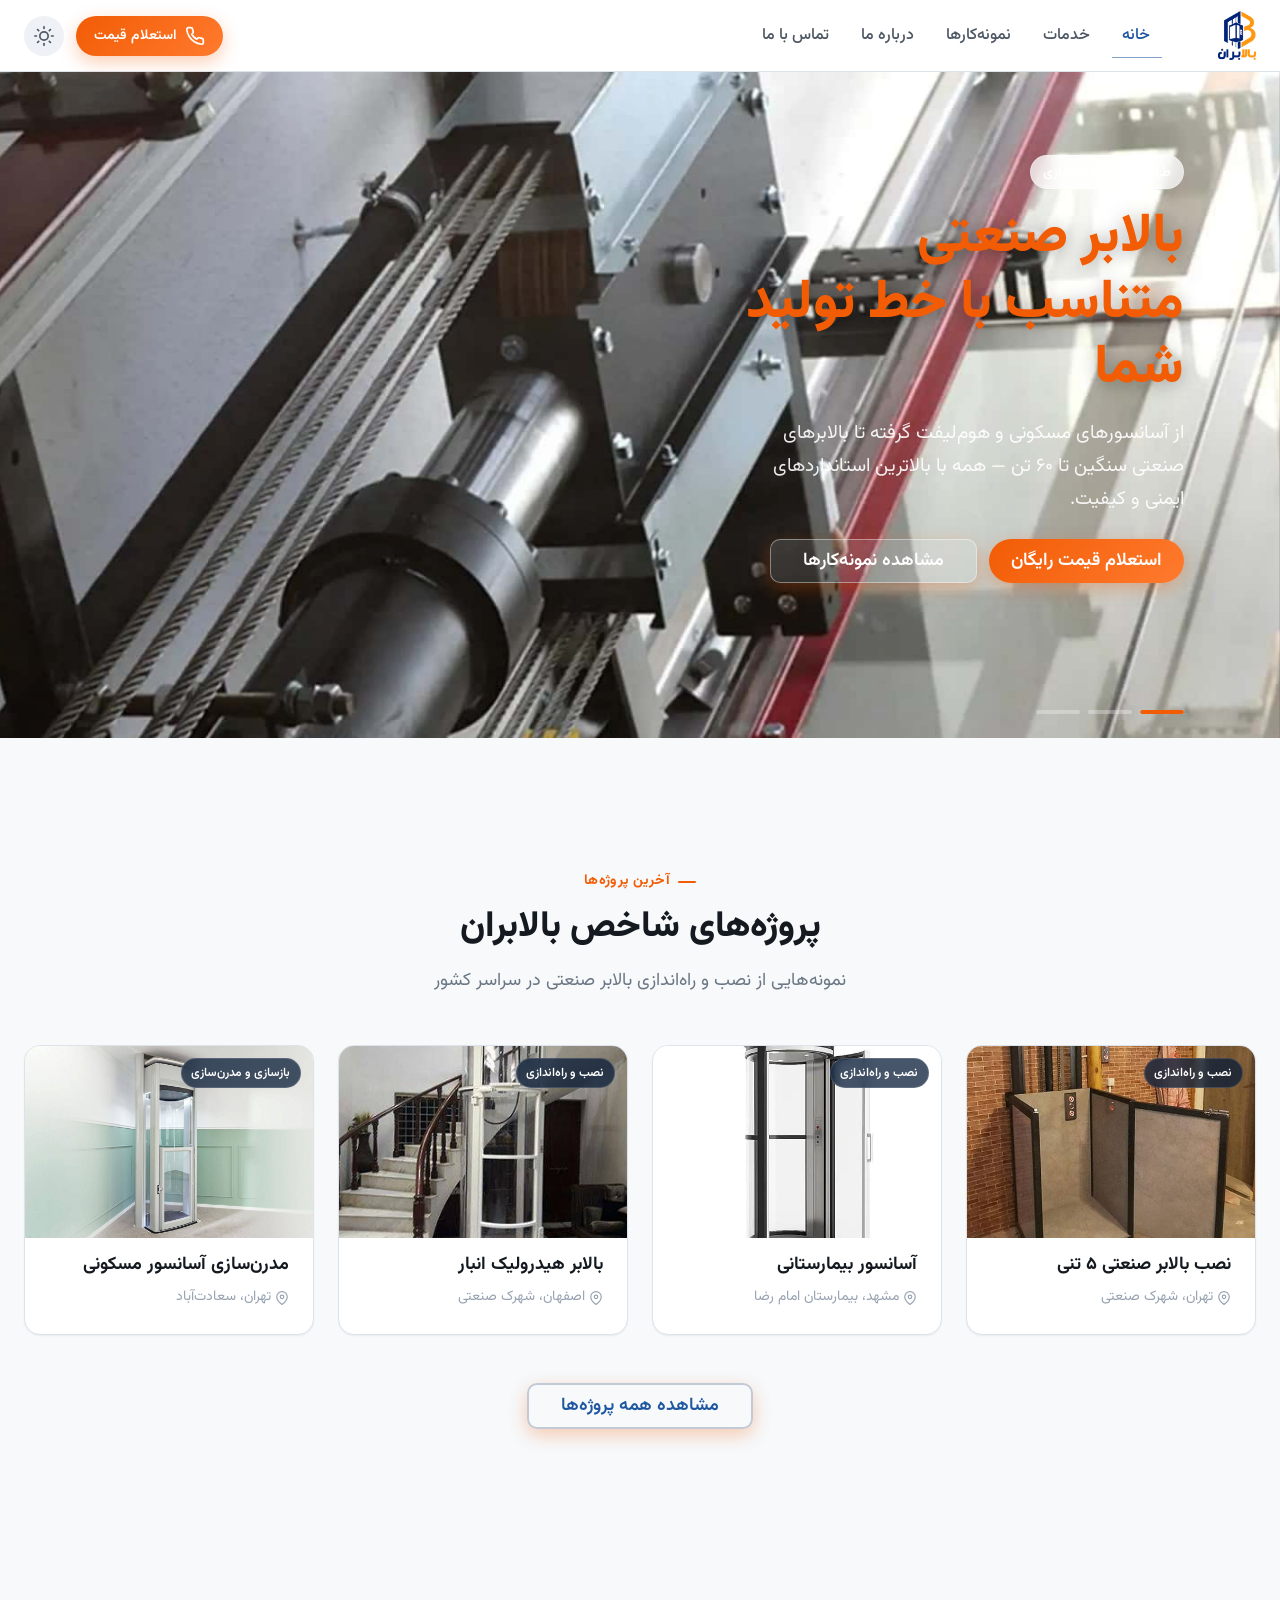
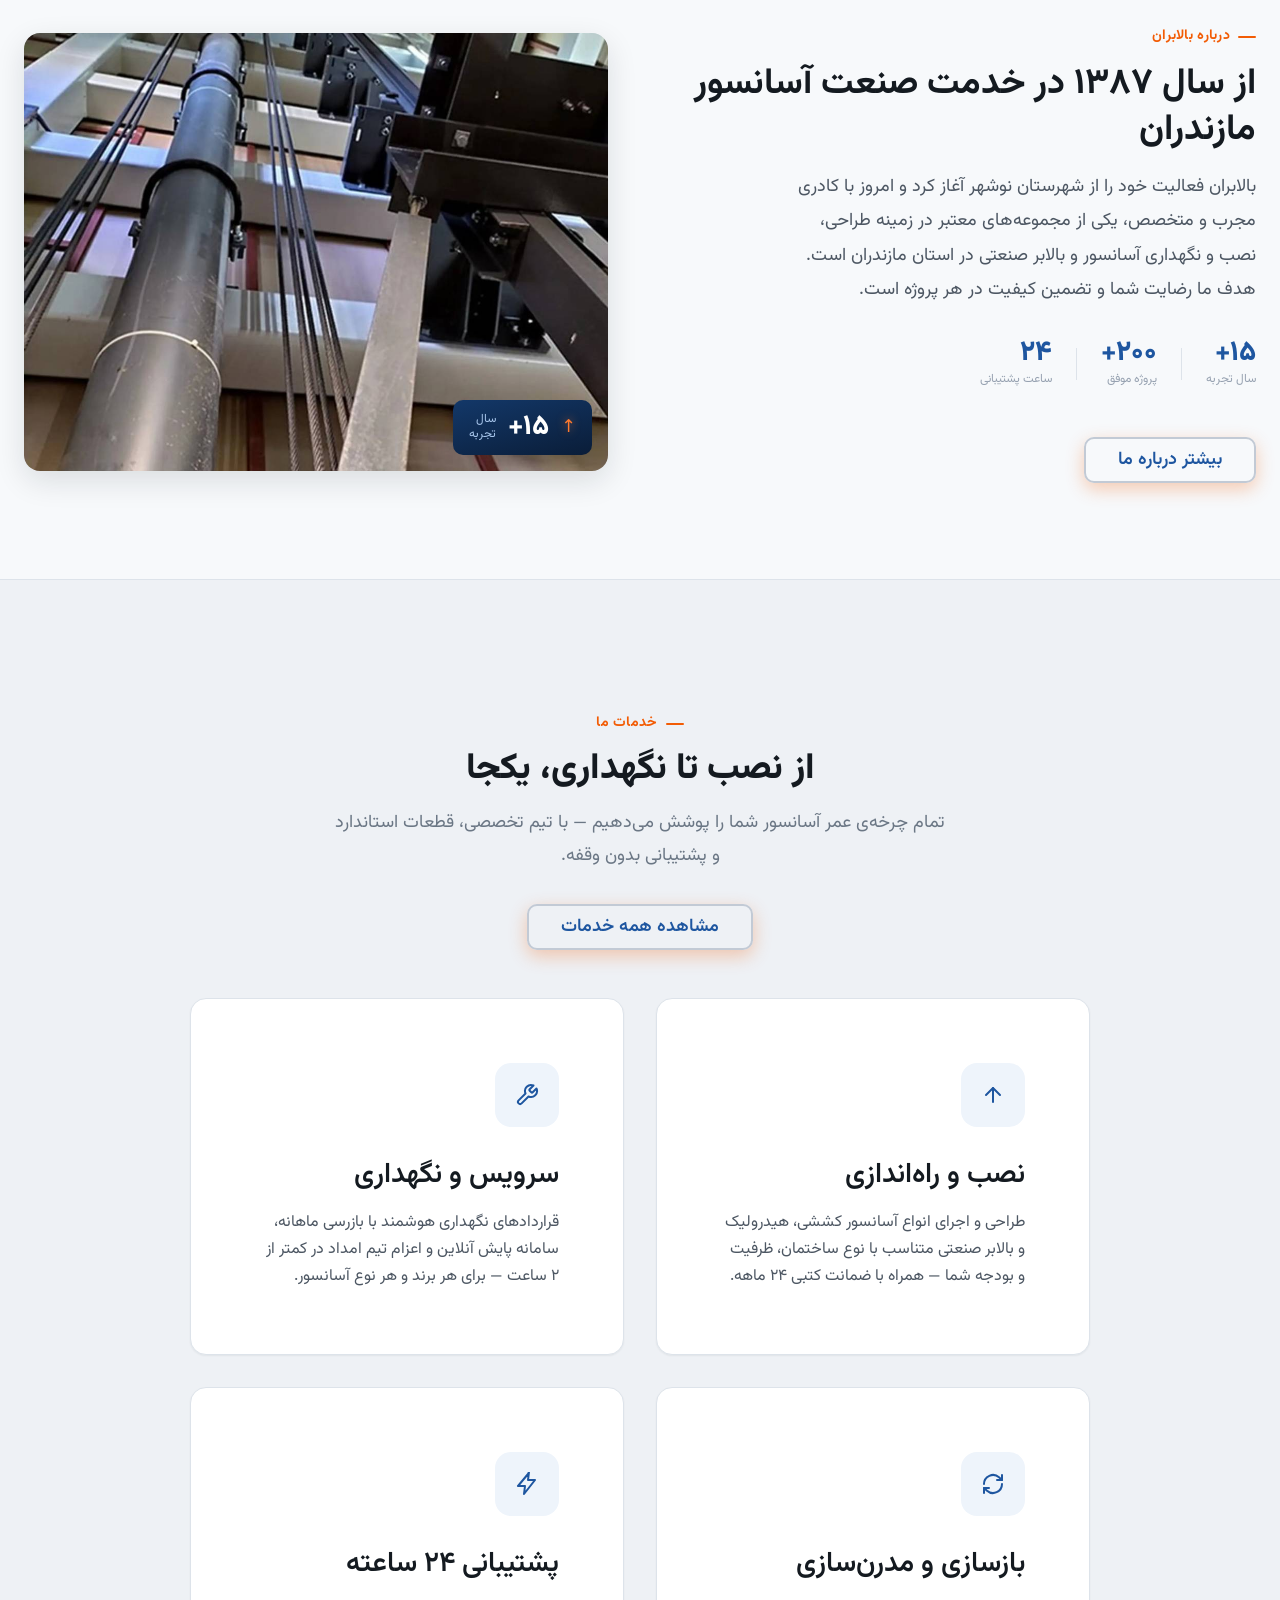
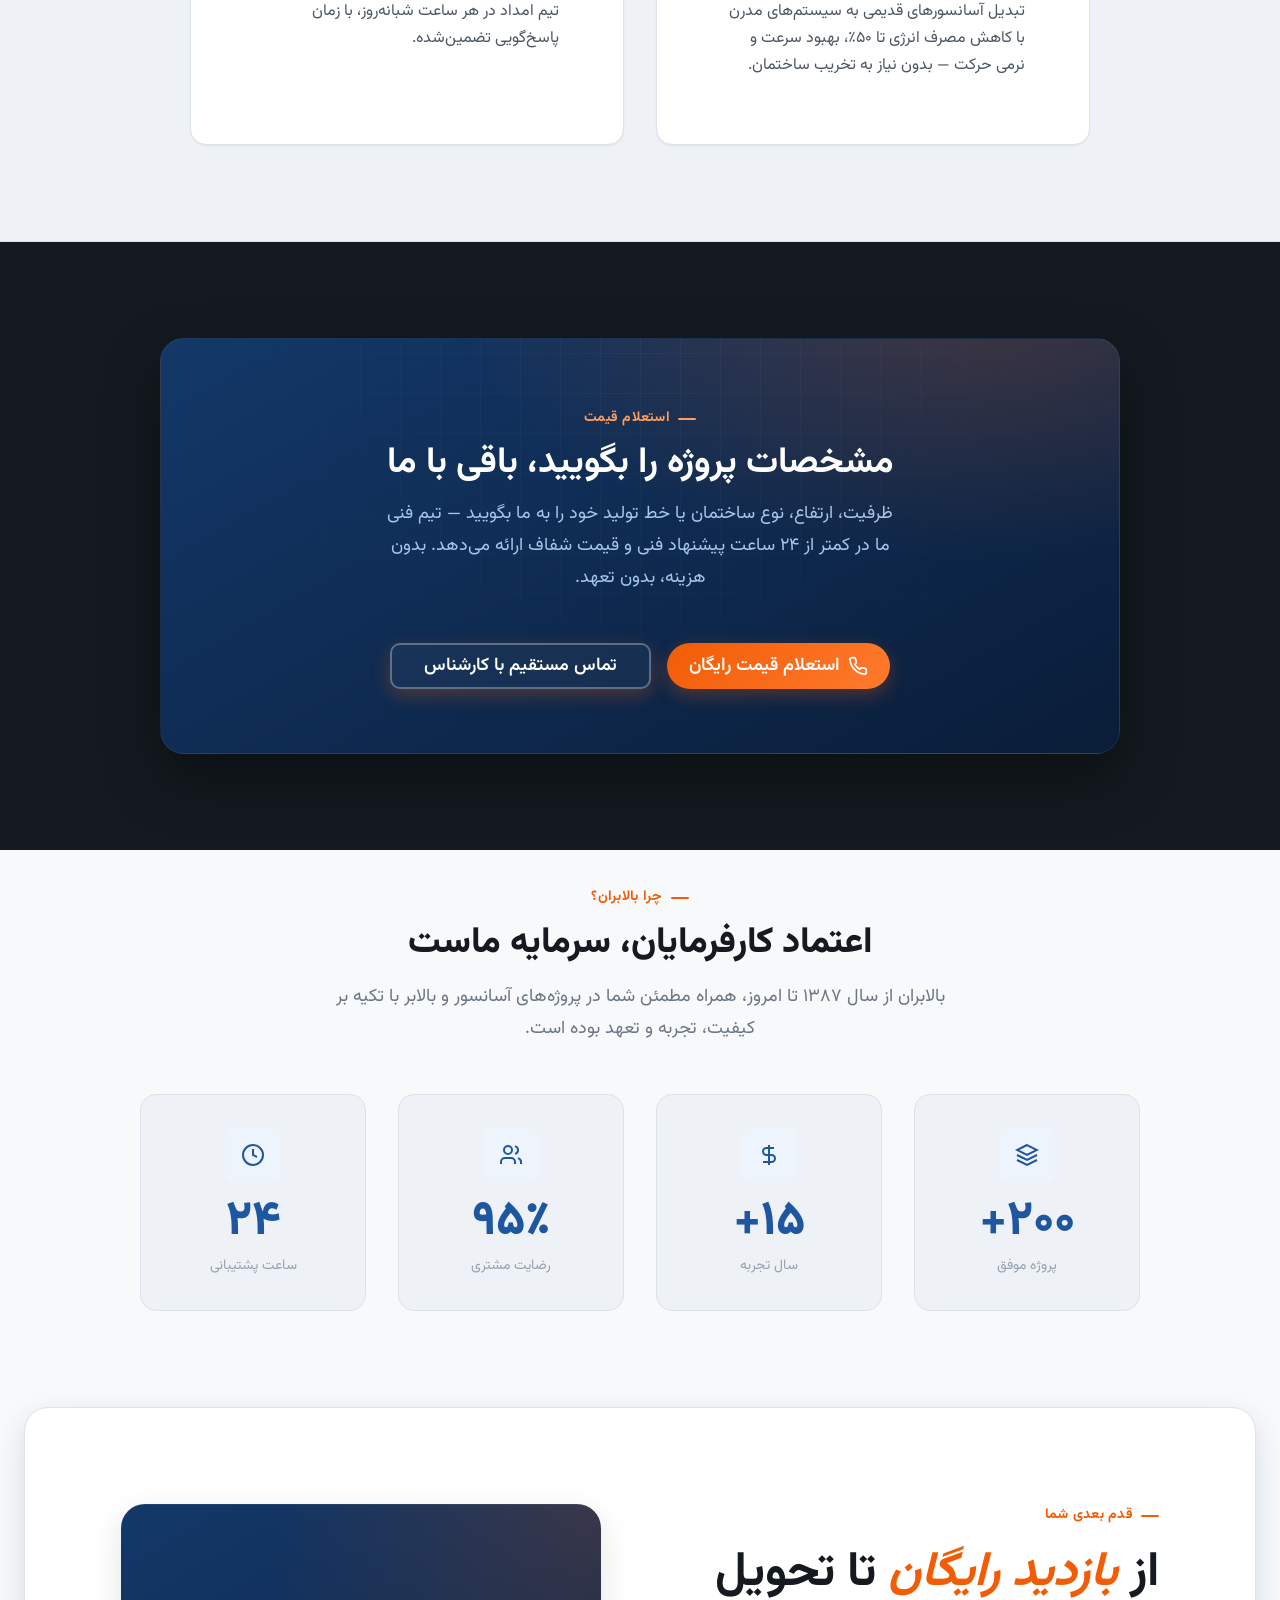
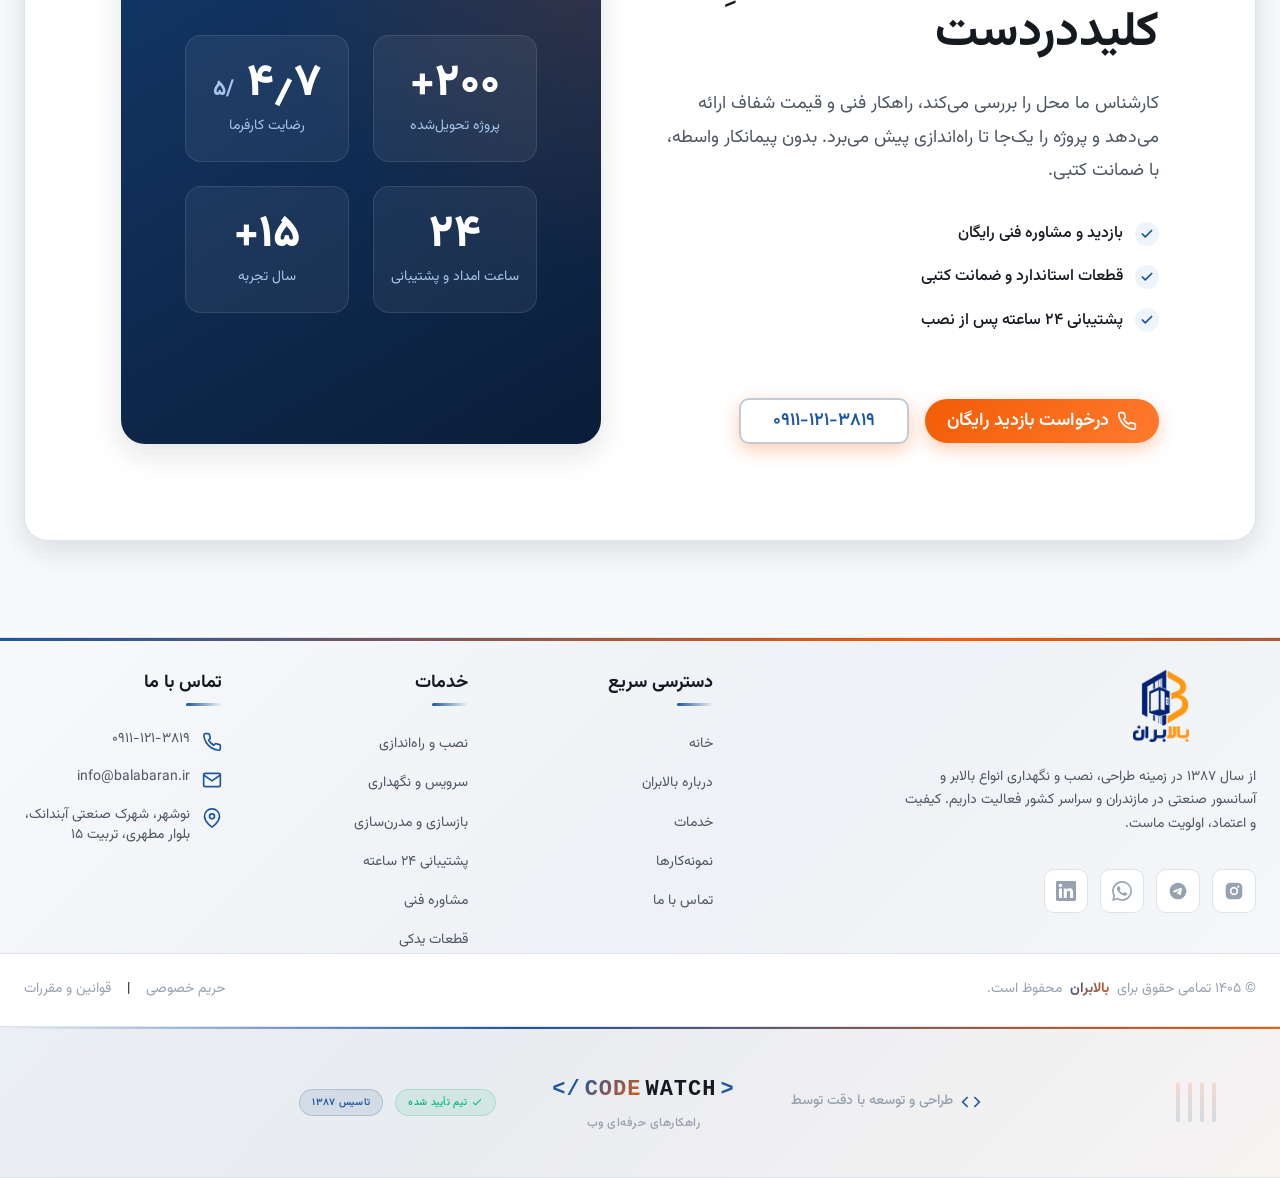
==== commit 562dae86: "feat: add aria-current attribute to active nav link on homepage" ====
--- a/index.html
+++ b/index.html
@@ -146,7 +146,7 @@
 
       <nav class="header__nav" aria-label="ناوبری اصلی">
         <ul class="header__menu">
-          <li><a href="index.html" class="header__link">خانه</a></li>
+          <li><a href="index.html" class="header__link" aria-current="page">خانه</a></li>
           <li><a href="services.html" class="header__link">خدمات</a></li>
           <li><a href="portfolio.html" class="header__link">نمونه‌کارها</a></li>
           <li><a href="about.html" class="header__link">درباره ما</a></li>
@@ -162,7 +162,7 @@
           </svg>
           <span>استعلام قیمت</span>
         </a>
-<button type="button" class="header__theme-toggle" aria-label="تغییر تم" data-theme-toggle>
+        <button type="button" class="header__theme-toggle" aria-label="تغییر تم" data-theme-toggle>
           <svg class="icon icon--sun" aria-hidden="true">
             <use href="assets/icons/sprite.svg#sun" />
           </svg>
@@ -203,7 +203,7 @@
           </svg>
           <span>استعلام قیمت رایگان</span>
         </a>
-</nav>
+          </nav>  
     </div>
   </header>
 
--- a/assets/css/font.css
+++ b/assets/css/font.css
@@ -1 +1 @@
-@font-face{font-family:'Vazirmatn';src:local('Vazirmatn'),url(../fonts/Vazirmatn-Regular.woff2) format('woff2');font-weight:400;font-display:swap}@font-face{font-family:'Vazirmatn';src:local('Vazirmatn'),url(../fonts/Vazirmatn-Medium.woff2) format('woff2');font-weight:500;font-display:swap}@font-face{font-family:'Vazirmatn';src:local('Vazirmatn'),url(../fonts/Vazirmatn-SemiBold.woff2) format('woff2');font-weight:600;font-display:swap}@font-face{font-family:'Vazirmatn';src:local('Vazirmatn'),url(../fonts/Vazirmatn-Bold.woff2) format('woff2');font-weight:700;font-display:swap}@font-face{font-family:'iranYekan';src:local('iranYekan'),url(../fonts/iranyekanwebregular.woff2) format('woff2');font-weight:400;font-display:swap}@font-face{font-family:'iranYekan';src:local('iranYekan'),url(../fonts/iranyekanwebregular.woff2) format('woff2');font-weight:500;font-display:swap}@font-face{font-family:'iranYekan';src:local('iranYekan'),url(../fonts/iranyekanwebregular.woff2) format('woff2');font-weight:600;font-display:swap}@font-face{font-family:'iranYekan';src:local('iranYekan'),url(../fonts/iranyekanwebregular.woff2) format('woff2');font-weight:700;font-display:swap}+@font-face{font-family:'Vazirmatn';src:local('Vazirmatn'),url(../fonts/Vazirmatn-Regular.woff2) format('woff2');font-weight:400;font-display:swap}@font-face{font-family:'Vazirmatn';src:local('Vazirmatn'),url(../fonts/Vazirmatn-Medium.woff2) format('woff2');font-weight:500;font-display:swap}@font-face{font-family:'Vazirmatn';src:local('Vazirmatn'),url(../fonts/Vazirmatn-SemiBold.woff2) format('woff2');font-weight:600;font-display:swap}@font-face{font-family:'Vazirmatn';src:local('Vazirmatn'),url(../fonts/Vazirmatn-Bold.woff2) format('woff2');font-weight:700;font-display:swap}@font-face{font-family:'iranYekan';src:local('iranYekan'),url(../fonts/iranyekanwebregular.woff2) format('woff2');font-weight:400;font-display:swap}
--- a/assets/css/components/home.css
+++ b/assets/css/components/home.css
@@ -1 +1 @@
-.section-label{display:inline-flex;align-items:center;gap:var(--space-2);color:var(--cta);font-size:var(--fs-sm);font-weight:var(--fw-bold);letter-spacing:.02em;margin-block-end:var(--space-3)}.section-label::before{content:"";width:18px;height:2px;background:var(--cta);border-radius:1px}.section-header{max-width:620px;margin-inline:auto;margin-top:var(--space-6);margin-block-end:var(--space-7);text-align:center}.section-header h2{font-size:var(--fs-2xl);margin-block-end:var(--space-4)}.section-header p{font-size:var(--fs-md);line-height:1.8;margin:0}.projects-section{padding-block:var(--space-9);background:var(--bg-body)}.projects-grid{display:grid;grid-template-columns:repeat(4,1fr);gap:var(--space-5);margin-block-end:var(--space-7)}.project-card{display:flex;flex-direction:column;background:var(--bg-surface);border:1px solid var(--border-color);border-radius:var(--radius-lg);overflow:hidden;text-decoration:none;transition:transform var(--transition-base),box-shadow var(--transition-base),border-color var(--transition-base);box-shadow:var(--shadow-sm)}.project-card:hover{transform:translateY(-6px);box-shadow:var(--shadow-lg);border-color:var(--brand)}.project-card__media{position:relative;aspect-ratio:3 / 2;overflow:hidden;background:var(--bg-subtle)}.project-card__img{width:100%;height:100%;object-fit:cover;transition:transform var(--transition-slow)}.project-card:hover .project-card__img{transform:scale(1.08)}.project-card__category{position:absolute;inset-block-start:var(--space-3);inset-inline-start:var(--space-3);padding:.3em .8em;font-size:var(--fs-xs);font-weight:var(--fw-semibold);color:#fff;background:rgba(10,29,56,.75);-webkit-backdrop-filter:blur(4px);backdrop-filter:blur(4px);border-radius:var(--radius-full);border:1px solid rgba(255,255,255,.15)}.project-card__body{padding:var(--space-4) var(--space-5) var(--space-5);flex:1;display:flex;flex-direction:column;gap:var(--space-2)}.project-card__title{font-size:var(--fs-md);font-weight:var(--fw-bold);color:var(--text-primary);line-height:1.3;transition:color var(--transition-fast)}.project-card:hover .project-card__title{color:var(--brand)}.project-card__location{font-size:var(--fs-sm);color:var(--text-muted);margin:0;display:flex;align-items:center;gap:var(--space-1)}.project-card__location::before{content:"";display:inline-block;width:14px;height:14px;background:url("data:image/svg+xml,%3Csvg viewBox='0 0 24 24' fill='none' stroke='%2397a2b1' stroke-width='2' xmlns='http://www.w3.org/2000/svg'%3E%3Cpath d='M21 10c0 7-9 13-9 13s-9-6-9-13a9 9 0 0 1 18 0z'/%3E%3Ccircle cx='12' cy='10' r='3'/%3E%3C/svg%3E");background-size:contain;flex-shrink:0}.projects-section__action{text-align:center}.project-card__video{position:absolute;inset:0;width:100%;height:100%;object-fit:cover;opacity:0;transition:opacity 0.4s ease;background:#000;z-index:2}.project-card:hover .project-card__video{opacity:1}.project-card:hover .project-card__img{opacity:0 !important}.project-card__play{position:absolute;inset:0;display:flex;align-items:center;justify-content:center;opacity:0;transition:opacity 0.3s ease;pointer-events:none;z-index:3}.project-card__play svg{width:48px;height:48px;color:#fff;filter:drop-shadow(0 2px 8px rgba(0,0,0,0.5));opacity:0.85}.project-card:hover .project-card__play{opacity:1}.about-intro__inner{display:grid;grid-template-columns:1fr 1fr;gap:var(--space-8);align-items:center}.about-intro__title{font-size:var(--fs-2xl);line-height:1.3;margin-block-end:var(--space-4)}.about-intro__desc{font-size:var(--fs-md);line-height:1.9;margin-block-end:var(--space-6);max-width:46ch}.about-intro__stats{display:flex;align-items:center;gap:var(--space-5);margin-block-end:var(--space-7);flex-wrap:wrap}.about-intro__stat{display:flex;flex-direction:column;gap:2px}.about-intro__stat-num{font-family:var(--font-family-num);font-size:var(--fs-xl);font-weight:var(--fw-black);color:var(--brand);line-height:1}.about-intro__stat-label{font-size:var(--fs-xs);color:var(--text-muted)}.about-intro__stat-divider{width:1px;height:32px;background:var(--border-color);flex-shrink:0}.about-intro__media{position:relative;border-radius:var(--radius-lg);overflow:hidden;box-shadow:var(--shadow-lg);background:var(--bg-subtle);aspect-ratio:4 / 3}.about-intro__img{width:100%;height:100%;object-fit:cover;display:block}.about-intro__badge{position:absolute;inset-block-end:var(--space-4);inset-inline-start:var(--space-4);display:flex;align-items:center;gap:var(--space-3);padding:var(--space-3) var(--space-4);border-radius:var(--radius-md);background:linear-gradient(165deg,var(--color-primary-700) 0%,var(--color-primary-900) 100%);box-shadow:var(--shadow-lg);max-width:calc(100% - var(--space-7))}.about-intro__badge-arrow{flex-shrink:0;font-size:1.1rem;line-height:1;color:var(--color-accent-400);text-shadow:0 0 10px rgba(255,122,46,.7)}.about-intro__badge-num{font-family:var(--font-family-num);font-size:var(--fs-xl);font-weight:var(--fw-black);color:var(--color-neutral-0);line-height:1}.about-intro__badge-label{font-size:var(--fs-xs);line-height:1.3;color:var(--color-primary-200)}.about-intro__cta{position:relative;overflow:hidden;transition:padding-inline-end 300ms ease}.about-intro__cta::after{content:'←';position:absolute;left:-20px;opacity:0;transition:left 300ms ease,opacity 300ms ease}.about-intro__cta:hover{padding-inline-end:3rem}.about-intro__cta:hover::after{left:1.5rem;opacity:1}.services-section{padding-block:var(--space-9);background:var(--bg-subtle);border-block:1px solid var(--border-color)}.services-grid{display:grid;grid-template-columns:repeat(2,1fr);gap:var(--space-6);max-width:900px;margin-inline:auto}.service-card{position:relative;background:var(--bg-surface);border:1px solid var(--border-color);border-radius:var(--radius-lg);overflow:hidden;display:flex;flex-direction:column;padding:var(--space-8);box-shadow:var(--shadow-sm);transition:transform var(--transition-base),box-shadow var(--transition-base),border-color var(--transition-base)}.service-card::before{content:'';position:absolute;inset:0;background:linear-gradient(135deg,var(--brand) 0%,transparent 60%);opacity:0;transition:opacity 400ms ease;pointer-events:none}.service-card:hover,.service-card:focus-within{transform:translateY(-4px);box-shadow:var(--shadow-lg);border-color:var(--brand)}.service-card:hover::before,.service-card:focus-within::before{opacity:0.03}[data-theme="dark"] .service-card:hover::before{opacity:0.05}.service-card__icon{width:64px;height:64px;margin-block-end:var(--space-6);border-radius:var(--radius-lg);background:var(--color-primary-50);color:var(--brand);display:inline-flex;align-items:center;justify-content:center;transition:transform 350ms,opacity 350ms,box-shadow 350ms,border-color 350ms,background 350ms,color 350ms,filter 350ms cubic-bezier(0.34,1.56,0.64,1)}.service-card:hover .service-card__icon{transform:scale(1.1) rotate(5deg)}.service-card__icon svg{width:24px;height:24px}[data-theme="dark"] .service-card__icon{background:rgba(61,118,196,0.15)}.service-card__title{font-size:var(--fs-xl);font-weight:600;margin-block-end:var(--space-4);color:var(--text-primary)}.section-header h2{font-size:var(--fs-2xl);margin-block-end:var(--space-4);color:var(--text-primary)}.service-card__desc{margin:0;font-size:var(--fs-base);line-height:1.7;color:var(--text-secondary)}.services-section__action{margin-block-start:var(--space-6);text-align:center}.services-section__action .btn{position:relative;overflow:hidden;transition:padding-inline-end 300ms ease}.services-section__action .btn::after{content:'←';position:absolute;left:-20px;opacity:0;transition:left 300ms ease,opacity 300ms ease}.services-section__action .btn:hover{padding-inline-end:3rem}.services-section__action .btn:hover::after{left:1.5rem;opacity:1}.cta-section{padding-block:var(--space-9);background:var(--color-neutral-900)}.cta-section .container{display:flex;justify-content:center}.cta-section__content{position:relative;isolation:isolate;overflow:hidden;width:100%;max-width:960px;padding:var(--space-8);border-radius:var(--radius-xl);text-align:center;color:var(--color-neutral-0);background:radial-gradient(120% 140% at 85% -10%,rgba(242,92,5,.22) 0%,transparent 45%),linear-gradient(150deg,var(--color-primary-700) 0%,var(--color-primary-900) 100%);border:1px solid rgba(255,255,255,.06);box-shadow:0 24px 60px rgba(0,0,0,.4)}.cta-section__content::before{content:"";position:absolute;inset:0;z-index:-1;background-image:repeating-linear-gradient(0deg,transparent 0 39px,rgba(255,255,255,.035) 39px 40px),repeating-linear-gradient(90deg,transparent 0 39px,rgba(255,255,255,.035) 39px 40px);-webkit-mask-image:radial-gradient(circle at 50% 0%,#000,transparent 75%);mask-image:radial-gradient(circle at 50% 0%,#000,transparent 75%)}.cta-section__content .section-label{color:var(--color-accent-300);justify-content:center}.cta-section__content .section-label::before{background:var(--color-accent-300)}.cta-section__content h2{margin-block-end:var(--space-3);font-size:var(--fs-2xl);color:var(--color-neutral-0)}.cta-section__content p{margin-inline:auto;margin-block-end:var(--space-7);max-width:52ch;font-size:var(--fs-md);line-height:1.8;color:var(--color-primary-200)}.cta-section__actions{display:flex;flex-wrap:wrap;gap:var(--space-4);justify-content:center}.cta-section__content .btn--outline{color:var(--color-neutral-0);border-color:rgba(255,255,255,.3);background:rgba(255,255,255,.04)}.cta-section__content .btn--outline:hover{background:rgba(255,255,255,.12);border-color:var(--color-neutral-0)}.trust-section{padding-block:var(--space-9);background:var(--bg-surface)}.trust-grid{display:grid;grid-template-columns:repeat(4,1fr);gap:var(--space-6);max-width:1000px;margin-inline:auto}.trust-card{display:flex;flex-direction:column;align-items:center;text-align:center;padding:var(--space-6);border-radius:var(--radius-lg);background:var(--bg-subtle);border:1px solid var(--border-color);transition:transform var(--transition-base),box-shadow var(--transition-base)}.trust-card:hover{transform:translateY(-6px);box-shadow:var(--shadow-lg)}.trust-card__icon{width:56px;height:56px;margin-block-end:var(--space-4);border-radius:var(--radius-md);background:var(--color-primary-50);color:var(--brand);display:flex;align-items:center;justify-content:center;transition:transform 350ms cubic-bezier(0.34,1.56,0.64,1)}.trust-card:hover .trust-card__icon{transform:scale(1.15) rotate(-5deg)}.trust-card__icon svg{width:24px;height:24px}[data-theme="dark"] .trust-card__icon{background:rgba(61,118,196,0.12)}.trust-card__num{font-family:var(--font-family-num);font-size:var(--fs-3xl);font-weight:var(--fw-black);color:var(--brand);line-height:1;margin-block-end:var(--space-2)}.trust-card__label{font-size:var(--fs-sm);color:var(--text-muted)}.cta-final{padding-block:var(--space-9);background:var(--bg-body)}.cta-final__wrapper{display:grid;grid-template-columns:1fr 480px;gap:var(--space-8);align-items:stretch;padding:var(--space-9);border-radius:var(--radius-xl);background:var(--bg-surface);border:1px solid var(--border-color);box-shadow:var(--shadow-lg)}.cta-final__content{display:flex;flex-direction:column;justify-content:center}.cta-final__content .section-label{display:inline-flex;margin-block-end:var(--space-4)}.cta-final__content h2{font-size:clamp(var(--fs-xl),4vw,var(--fs-3xl));line-height:1.25;margin-block-end:var(--space-5)}.cta-final__content h2 .highlight{color:var(--cta);position:relative;white-space:nowrap;font-style:italic}.cta-final__content h2 .highlight::after{content:"";position:absolute;inset-inline:-4px;inset-block-end:2px;height:10px;z-index:-1;background:var(--color-accent-200);opacity:.35;border-radius:4px}[data-theme="dark"] .cta-final__content h2 .highlight::after{background:var(--color-accent-500);opacity:.25}.cta-final__desc{font-size:var(--fs-md);line-height:1.85;max-width:60ch;margin-block-end:var(--space-6);color:var(--text-secondary)}.cta-final__points{display:flex;flex-direction:column;gap:var(--space-4);margin-block-end:var(--space-8)}.cta-final__points li{display:flex;align-items:center;gap:var(--space-3);font-size:var(--fs-base);color:var(--text-primary);font-weight:var(--fw-medium)}.cta-final__points svg{flex-shrink:0;width:24px;height:24px;padding:5px;border-radius:var(--radius-full);background:var(--color-primary-50);color:var(--brand);fill:none;stroke:currentColor;stroke-width:3;stroke-linecap:round;stroke-linejoin:round}[data-theme="dark"] .cta-final__points svg{background:rgba(61,118,196,.15)}.cta-final__actions{display:flex;flex-wrap:wrap;gap:var(--space-4);align-items:center}.cta-final__visual{display:grid;grid-template-columns:repeat(2,1fr);gap:var(--space-5);padding:var(--space-8);border-radius:var(--radius-xl);background:radial-gradient(140% 140% at 100% 0%,rgba(242,92,5,.18) 0%,transparent 50%),linear-gradient(150deg,var(--color-primary-700) 0%,var(--color-primary-900) 100%);box-shadow:var(--shadow-lg),inset 0 1px 0 rgba(255,255,255,.06);align-content:center}.cta-final__stat{display:flex;flex-direction:column;gap:var(--space-2);padding:var(--space-5) var(--space-4);border-radius:var(--radius-lg);background:rgba(255,255,255,.06);border:1px solid rgba(255,255,255,.1);text-align:center;transition:transform var(--transition-base),background var(--transition-base)}.cta-final__stat:hover{transform:translateY(-4px);background:rgba(255,255,255,.09)}.cta-final__stat-num{font-family:var(--font-family-num);font-size:clamp(var(--fs-xl),3.5vw,var(--fs-3xl));font-weight:var(--fw-black);color:var(--color-neutral-0);line-height:1.1}.cta-final__stat-num small{font-size:var(--fs-lg);color:var(--color-primary-200);font-weight:var(--fw-bold);margin-inline-start:2px}.cta-final__stat-label{font-size:var(--fs-sm);color:var(--color-primary-200);line-height:1.4}@media (max-width:1100px){.cta-final__wrapper{grid-template-columns:1fr 420px;gap:var(--space-7)}.cta-final__visual{padding:var(--space-7);gap:var(--space-4)}}@media (max-width:900px){.cta-final__wrapper{grid-template-columns:1fr;gap:var(--space-7);padding:var(--space-7)}.cta-final__visual{order:-1;grid-template-columns:repeat(2,1fr)}}@media (max-width:768px){.cta-final__wrapper{padding:var(--space-6)}.cta-final__content h2{font-size:var(--fs-xl)}.cta-final__actions{flex-direction:column}.cta-final__actions .btn{width:100%}}@media (max-width:560px){.cta-final__visual{grid-template-columns:1fr;gap:var(--space-3);padding:var(--space-5)}.cta-final__stat-num{font-size:var(--fs-xl)}}@media (prefers-reduced-motion:reduce){.cta-final__stat{transition:none}.cta-final__stat:hover{transform:none}}@media (max-width:1100px){.projects-grid{grid-template-columns:repeat(2,1fr)}}@media (max-width:1024px){.services-grid{grid-template-columns:repeat(2,1fr)}}@media (max-width:900px){.about-intro__inner{grid-template-columns:1fr;gap:var(--space-6)}.about-intro__media{order:-1;aspect-ratio:16 / 9}.about-intro__desc{max-width:none}}@media (max-width:768px){.services-section,.cta-section{padding-block:var(--space-8)}.section-header h2,.cta-section__content h2{font-size:var(--fs-xl)}.cta-section__content{padding:var(--space-7) var(--space-5)}.cta-section__actions{flex-direction:column}.cta-section__actions .btn{width:100%}}@media (max-width:600px){.projects-grid{grid-template-columns:1fr;max-width:420px;margin-inline:auto}}@media (max-width:560px){.services-grid{grid-template-columns:1fr}}@media (max-width:480px){.service-card{padding:var(--space-5)}.about-intro__stats{gap:var(--space-4)}}@media (prefers-reduced-motion:reduce){.service-card,.service-card::before{transition:none}.service-card:hover{transform:none}}+﻿.section-label{display:inline-flex;align-items:center;gap:var(--space-2);color:var(--cta);font-size:var(--fs-sm);font-weight:var(--fw-bold);letter-spacing:.02em;margin-block-end:var(--space-3)}.section-label::before{content:"";width:18px;height:2px;background:var(--cta);border-radius:1px}.section-header{max-width:620px;margin-inline:auto;margin-top:var(--space-6);margin-block-end:var(--space-7);text-align:center}.section-header h2{font-size:var(--fs-2xl);margin-block-end:var(--space-4)}.section-header p{font-size:var(--fs-md);line-height:1.8;margin:0}.projects-section{padding-block:var(--space-9);background:var(--bg-body)}.projects-grid{display:grid;grid-template-columns:repeat(4,1fr);gap:var(--space-5);margin-block-end:var(--space-7)}.project-card{display:flex;flex-direction:column;background:var(--bg-surface);border:1px solid var(--border-color);border-radius:var(--radius-lg);overflow:hidden;text-decoration:none;transition:transform var(--transition-base),box-shadow var(--transition-base),border-color var(--transition-base);box-shadow:var(--shadow-sm)}.project-card:hover{transform:translateY(-6px);box-shadow:var(--shadow-lg);border-color:var(--brand)}.project-card__media{position:relative;aspect-ratio:3 / 2;overflow:hidden;background:var(--bg-subtle)}.project-card__img{width:100%;height:100%;object-fit:cover;transition:transform var(--transition-slow)}.project-card:hover .project-card__img{transform:scale(1.08)}.project-card__category{position:absolute;inset-block-start:var(--space-3);inset-inline-start:var(--space-3);padding:.3em .8em;font-size:var(--fs-xs);font-weight:var(--fw-semibold);color:#fff;background:rgba(10,29,56,.75);-webkit-backdrop-filter:blur(4px);backdrop-filter:blur(4px);border-radius:var(--radius-full);border:1px solid rgba(255,255,255,.15)}.project-card__body{padding:var(--space-4) var(--space-5) var(--space-5);flex:1;display:flex;flex-direction:column;gap:var(--space-2)}.project-card__title{font-size:var(--fs-md);font-weight:var(--fw-bold);color:var(--text-primary);line-height:1.3;transition:color var(--transition-fast)}.project-card:hover .project-card__title{color:var(--brand)}.project-card__location{font-size:var(--fs-sm);color:var(--text-muted);margin:0;display:flex;align-items:center;gap:var(--space-1)}.project-card__location::before{content:"";display:inline-block;width:14px;height:14px;background:url("data:image/svg+xml,%3Csvg viewBox='0 0 24 24' fill='none' stroke='%2397a2b1' stroke-width='2' xmlns='http://www.w3.org/2000/svg'%3E%3Cpath d='M21 10c0 7-9 13-9 13s-9-6-9-13a9 9 0 0 1 18 0z'/%3E%3Ccircle cx='12' cy='10' r='3'/%3E%3C/svg%3E");background-size:contain;flex-shrink:0}.projects-section__action{text-align:center}.project-card__video{position:absolute;inset:0;width:100%;height:100%;object-fit:cover;opacity:0;transition:opacity 0.4s ease;background:#000;z-index:2}.project-card:hover .project-card__video{opacity:1}.project-card:hover .project-card__img{opacity:0 !important}.project-card__play{position:absolute;inset:0;display:flex;align-items:center;justify-content:center;opacity:0;transition:opacity 0.3s ease;pointer-events:none;z-index:3}.project-card__play svg{width:48px;height:48px;color:#fff;filter:drop-shadow(0 2px 8px rgba(0,0,0,0.5));opacity:0.85}.project-card:hover .project-card__play{opacity:1}.about-intro__inner{display:grid;grid-template-columns:1fr 1fr;gap:var(--space-8);align-items:center}.about-intro__title{font-size:var(--fs-2xl);line-height:1.3;margin-block-end:var(--space-4)}.about-intro__desc{font-size:var(--fs-md);line-height:1.9;margin-block-end:var(--space-6);max-width:46ch}.about-intro__stats{display:flex;align-items:center;gap:var(--space-5);margin-block-end:var(--space-7);flex-wrap:wrap}.about-intro__stat{display:flex;flex-direction:column;gap:2px}.about-intro__stat-num{font-family:var(--font-family-num);font-size:var(--fs-xl);font-weight:var(--fw-black);color:var(--brand);line-height:1}.about-intro__stat-label{font-size:var(--fs-xs);color:var(--text-muted)}.about-intro__stat-divider{width:1px;height:32px;background:var(--border-color);flex-shrink:0}.about-intro__media{position:relative;border-radius:var(--radius-lg);overflow:hidden;box-shadow:var(--shadow-lg);background:var(--bg-subtle);aspect-ratio:4 / 3}.about-intro__img{width:100%;height:100%;object-fit:cover;display:block}.about-intro__badge{position:absolute;inset-block-end:var(--space-4);inset-inline-start:var(--space-4);display:flex;align-items:center;gap:var(--space-3);padding:var(--space-3) var(--space-4);border-radius:var(--radius-md);background:linear-gradient(165deg,var(--color-primary-700) 0%,var(--color-primary-900) 100%);box-shadow:var(--shadow-lg);max-width:calc(100% - var(--space-7))}.about-intro__badge-arrow{flex-shrink:0;font-size:1.1rem;line-height:1;color:var(--color-accent-400);text-shadow:0 0 10px rgba(255,122,46,.7)}.about-intro__badge-num{font-family:var(--font-family-num);font-size:var(--fs-xl);font-weight:var(--fw-black);color:var(--color-neutral-0);line-height:1}.about-intro__badge-label{font-size:var(--fs-xs);line-height:1.3;color:var(--color-primary-200)}.about-intro__cta{position:relative;overflow:hidden;transition:padding-inline-end 300ms ease}.about-intro__cta::after{content:'←';position:absolute;left:-20px;opacity:0;transition:left 300ms ease,opacity 300ms ease}.about-intro__cta:hover{padding-inline-end:3rem}.about-intro__cta:hover::after{left:1.5rem;opacity:1}.services-section{padding-block:var(--space-9);background:var(--bg-subtle);border-block:1px solid var(--border-color)}.services-grid{display:grid;grid-template-columns:repeat(2,1fr);gap:var(--space-6);max-width:900px;margin-inline:auto}.service-card{position:relative;background:var(--bg-surface);border:1px solid var(--border-color);border-radius:var(--radius-lg);overflow:hidden;display:flex;flex-direction:column;padding:var(--space-8);box-shadow:var(--shadow-sm);transition:transform var(--transition-base),box-shadow var(--transition-base),border-color var(--transition-base)}.service-card::before{content:'';position:absolute;inset:0;background:linear-gradient(135deg,var(--brand) 0%,transparent 60%);opacity:0;transition:opacity 400ms ease;pointer-events:none}.service-card:hover,.service-card:focus-within{transform:translateY(-4px);box-shadow:var(--shadow-lg);border-color:var(--brand)}.service-card:hover::before,.service-card:focus-within::before{opacity:0.03}[data-theme="dark"] .service-card:hover::before{opacity:0.05}.service-card__icon{width:64px;height:64px;margin-block-end:var(--space-6);border-radius:var(--radius-lg);background:var(--color-primary-50);color:var(--brand);display:inline-flex;align-items:center;justify-content:center;transition:transform 350ms,opacity 350ms,box-shadow 350ms,border-color 350ms,background 350ms,color 350ms,filter 350ms cubic-bezier(0.34,1.56,0.64,1)}.service-card:hover .service-card__icon{transform:scale(1.1) rotate(5deg)}.service-card__icon svg{width:24px;height:24px}[data-theme="dark"] .service-card__icon{background:rgba(61,118,196,0.15)}.service-card__title{font-size:var(--fs-xl);font-weight:600;margin-block-end:var(--space-4);color:var(--text-primary)}.section-header h2{font-size:var(--fs-2xl);margin-block-end:var(--space-4);color:var(--text-primary)}.service-card__desc{margin:0;font-size:var(--fs-base);line-height:1.7;color:var(--text-secondary)}.services-section__action{margin-block-start:var(--space-6);text-align:center}.services-section__action .btn{position:relative;overflow:hidden;transition:padding-inline-end 300ms ease}.services-section__action .btn::after{content:'←';position:absolute;left:-20px;opacity:0;transition:left 300ms ease,opacity 300ms ease}.services-section__action .btn:hover{padding-inline-end:3rem}.services-section__action .btn:hover::after{left:1.5rem;opacity:1}.cta-section{padding-block:var(--space-9);background:var(--color-neutral-900)}.cta-section .container{display:flex;justify-content:center}.cta-section__content{position:relative;isolation:isolate;overflow:hidden;width:100%;max-width:960px;padding:var(--space-8);border-radius:var(--radius-xl);text-align:center;color:var(--color-neutral-0);background:radial-gradient(120% 140% at 85% -10%,rgba(242,92,5,.22) 0%,transparent 45%),linear-gradient(150deg,var(--color-primary-700) 0%,var(--color-primary-900) 100%);border:1px solid rgba(255,255,255,.06);box-shadow:0 24px 60px rgba(0,0,0,.4)}.cta-section__content::before{content:"";position:absolute;inset:0;z-index:-1;background-image:repeating-linear-gradient(0deg,transparent 0 39px,rgba(255,255,255,.035) 39px 40px),repeating-linear-gradient(90deg,transparent 0 39px,rgba(255,255,255,.035) 39px 40px);-webkit-mask-image:radial-gradient(circle at 50% 0%,#000,transparent 75%);mask-image:radial-gradient(circle at 50% 0%,#000,transparent 75%)}.cta-section__content .section-label{color:var(--color-accent-300);justify-content:center}.cta-section__content .section-label::before{background:var(--color-accent-300)}.cta-section__content h2{margin-block-end:var(--space-3);font-size:var(--fs-2xl);color:var(--color-neutral-0)}.cta-section__content p{margin-inline:auto;margin-block-end:var(--space-7);max-width:52ch;font-size:var(--fs-md);line-height:1.8;color:var(--color-primary-200)}.cta-section__actions{display:flex;flex-wrap:wrap;gap:var(--space-4);justify-content:center}.cta-section__content .btn--outline{color:var(--color-neutral-0);border-color:rgba(255,255,255,.3);background:rgba(255,255,255,.04)}.cta-section__content .btn--outline:hover{background:rgba(255,255,255,.12);border-color:var(--color-neutral-0)}.trust-section{padding-block:var(--space-9);background:var(--bg-surface)}.trust-grid{display:grid;grid-template-columns:repeat(4,1fr);gap:var(--space-6);max-width:1000px;margin-inline:auto}.trust-card{display:flex;flex-direction:column;align-items:center;text-align:center;padding:var(--space-6);border-radius:var(--radius-lg);background:var(--bg-subtle);border:1px solid var(--border-color);transition:transform var(--transition-base),box-shadow var(--transition-base)}.trust-card:hover{transform:translateY(-6px);box-shadow:var(--shadow-lg)}.trust-card__icon{width:56px;height:56px;margin-block-end:var(--space-4);border-radius:var(--radius-md);background:var(--color-primary-50);color:var(--brand);display:flex;align-items:center;justify-content:center;transition:transform 350ms cubic-bezier(0.34,1.56,0.64,1)}.trust-card:hover .trust-card__icon{transform:scale(1.15) rotate(-5deg)}.trust-card__icon svg{width:24px;height:24px}[data-theme="dark"] .trust-card__icon{background:rgba(61,118,196,0.12)}.trust-card__num{font-family:var(--font-family-num);font-size:var(--fs-3xl);font-weight:var(--fw-black);color:var(--brand);line-height:1;margin-block-end:var(--space-2)}.trust-card__label{font-size:var(--fs-sm);color:var(--text-muted)}.cta-final{padding-block:var(--space-9);background:var(--bg-body)}.cta-final__wrapper{display:grid;grid-template-columns:1fr 480px;gap:var(--space-8);align-items:stretch;padding:var(--space-9);border-radius:var(--radius-xl);background:var(--bg-surface);border:1px solid var(--border-color);box-shadow:var(--shadow-lg)}.cta-final__content{display:flex;flex-direction:column;justify-content:center}.cta-final__content .section-label{display:inline-flex;margin-block-end:var(--space-4)}.cta-final__content h2{font-size:clamp(var(--fs-xl),4vw,var(--fs-3xl));line-height:1.25;margin-block-end:var(--space-5)}.cta-final__content h2 .highlight{color:var(--cta);position:relative;white-space:nowrap;font-style:italic}.cta-final__content h2 .highlight::after{content:"";position:absolute;inset-inline:-4px;inset-block-end:2px;height:10px;z-index:-1;background:var(--color-accent-200);opacity:.35;border-radius:4px}[data-theme="dark"] .cta-final__content h2 .highlight::after{background:var(--color-accent-500);opacity:.25}.cta-final__desc{font-size:var(--fs-md);line-height:1.85;max-width:60ch;margin-block-end:var(--space-6);color:var(--text-secondary)}.cta-final__points{display:flex;flex-direction:column;gap:var(--space-4);margin-block-end:var(--space-8)}.cta-final__points li{display:flex;align-items:center;gap:var(--space-3);font-size:var(--fs-base);color:var(--text-primary);font-weight:var(--fw-medium)}.cta-final__points svg{flex-shrink:0;width:24px;height:24px;padding:5px;border-radius:var(--radius-full);background:var(--color-primary-50);color:var(--brand);fill:none;stroke:currentColor;stroke-width:3;stroke-linecap:round;stroke-linejoin:round}[data-theme="dark"] .cta-final__points svg{background:rgba(61,118,196,.15)}.cta-final__actions{display:flex;flex-wrap:wrap;gap:var(--space-4);align-items:center}.cta-final__visual{display:grid;grid-template-columns:repeat(2,1fr);gap:var(--space-5);padding:var(--space-8);border-radius:var(--radius-xl);background:radial-gradient(140% 140% at 100% 0%,rgba(242,92,5,.18) 0%,transparent 50%),linear-gradient(150deg,var(--color-primary-700) 0%,var(--color-primary-900) 100%);box-shadow:var(--shadow-lg),inset 0 1px 0 rgba(255,255,255,.06);align-content:center}.cta-final__stat{display:flex;flex-direction:column;gap:var(--space-2);padding:var(--space-5) var(--space-4);border-radius:var(--radius-lg);background:rgba(255,255,255,.06);border:1px solid rgba(255,255,255,.1);text-align:center;transition:transform var(--transition-base),background var(--transition-base)}.cta-final__stat:hover{transform:translateY(-4px);background:rgba(255,255,255,.09)}.cta-final__stat-num{font-family:var(--font-family-num);font-size:clamp(var(--fs-xl),3.5vw,var(--fs-3xl));font-weight:var(--fw-black);color:var(--color-neutral-0);line-height:1.1}.cta-final__stat-num small{font-size:var(--fs-lg);color:var(--color-primary-200);font-weight:var(--fw-bold);margin-inline-start:2px}.cta-final__stat-label{font-size:var(--fs-sm);color:var(--color-primary-200);line-height:1.4}@media (max-width:1100px){.cta-final__wrapper{grid-template-columns:1fr 420px;gap:var(--space-7)}.cta-final__visual{padding:var(--space-7);gap:var(--space-4)}}@media (max-width:900px){.cta-final__wrapper{grid-template-columns:1fr;gap:var(--space-7);padding:var(--space-7)}.cta-final__visual{order:-1;grid-template-columns:repeat(2,1fr)}}@media (max-width:768px){.cta-final__wrapper{padding:var(--space-6)}.cta-final__content h2{font-size:var(--fs-xl)}.cta-final__actions{flex-direction:column}.cta-final__actions .btn{width:100%}}@media (max-width:560px){.cta-final__visual{grid-template-columns:1fr;gap:var(--space-3);padding:var(--space-5)}.cta-final__stat-num{font-size:var(--fs-xl)}}@media (prefers-reduced-motion:reduce){.cta-final__stat{transition:none}.cta-final__stat:hover{transform:none}}@media (max-width:1100px){.projects-grid{grid-template-columns:repeat(2,1fr)}}@media (max-width:1024px){.services-grid{grid-template-columns:repeat(2,1fr)}}@media (max-width:900px){.about-intro__inner{grid-template-columns:1fr;gap:var(--space-6)}.about-intro__media{order:-1;aspect-ratio:16 / 9}.about-intro__desc{max-width:none}}@media (max-width:768px){.services-section,.cta-section{padding-block:var(--space-8)}.section-header h2,.cta-section__content h2{font-size:var(--fs-xl)}.cta-section__content{padding:var(--space-7) var(--space-5)}.cta-section__actions{flex-direction:column}.cta-section__actions .btn{width:100%}}@media (max-width:600px){.projects-grid{grid-template-columns:1fr;max-width:420px;margin-inline:auto}}@media (max-width:560px){.services-grid{grid-template-columns:1fr}}@media (max-width:480px){.service-card{padding:var(--space-5)}.about-intro__stats{gap:var(--space-4)}}@media (max-width:900px){.trust-grid{grid-template-columns:repeat(2,1fr)}}@media (max-width:560px){.trust-grid{grid-template-columns:1fr;max-width:400px;margin-inline:auto}}@media (prefers-reduced-motion:reduce){.service-card,.service-card::before{transition:none}.service-card:hover{transform:none}}
--- a/assets/css/components/footer.css
+++ b/assets/css/components/footer.css
@@ -1 +1 @@
-.footer{position:relative;background:linear-gradient(135deg,var(--bg-body),var(--bg-subtle) 50%,var(--bg-body));border-top:1px solid var(--border-color);overflow:hidden}.footer::before{content:'';position:absolute;top:0;left:0;right:0;height:3px;background:linear-gradient(90deg,var(--brand),var(--cta),var(--brand),var(--cta),var(--brand));background-size:300% 100%;animation:footerGradientBar 4s linear infinite}@keyframes footerGradientBar{0%{background-position:0% 0%}100%{background-position:300% 0%}}.footer__bg{position:absolute;inset:0;pointer-events:none;overflow:hidden;z-index:0}.footer__bg-glow{position:absolute;border-radius:50%;filter:blur(80px);opacity:0.08;animation:footerGlowFloat 8s ease-in-out infinite}.footer__bg-glow:nth-child(1){width:400px;height:400px;background:var(--brand);top:-120px;right:-80px;animation-delay:0s}.footer__bg-glow:nth-child(2){width:350px;height:350px;background:var(--cta);bottom:-100px;left:-60px;animation-delay:-3s}.footer__bg-glow:nth-child(3){width:250px;height:250px;background:var(--brand);top:50%;left:50%;transform:translate(-50%,-50%);animation-delay:-6s}@keyframes footerGlowFloat{0%,100%{transform:translate(0,0) scale(1)}25%{transform:translate(20px,-20px) scale(1.1)}50%{transform:translate(-10px,10px) scale(0.95)}75%{transform:translate(15px,15px) scale(1.05)}}.footer__grid-section{position:relative;z-index:1;padding-block:calc(var(--space-9) + var(--space-2)) var(--space-8)}.footer__grid{display:grid;grid-template-columns:2.5fr repeat(3,1fr);gap:var(--space-9) var(--space-7)}.footer__column{background:var(--glass-bg);backdrop-filter:blur(12px);-webkit-backdrop-filter:blur(12px);border:1px solid var(--glass-border);border-radius:var(--radius-lg);padding:var(--space-6);transition:all var(--transition-slow);position:relative;overflow:hidden;box-shadow:var(--shadow-sm)}.footer__column::before{content:'';position:absolute;top:0;left:0;right:0;height:2px;background:linear-gradient(90deg,transparent,var(--brand),transparent);opacity:0;transition:opacity var(--transition-base)}.footer__column:hover{border-color:var(--brand);box-shadow:0 12px 40px rgba(30,86,160,0.15);transform:translateY(-6px)}.footer__column:hover::before{opacity:1}.footer__main{padding-top:var(--space-6)}.footer__brand{display:flex;flex-direction:column;gap:var(--space-5)}.footer__logo{display:inline-flex;align-items:center;transition:opacity var(--transition-base)}.footer__logo:hover{opacity:0.8}.footer__logo-text{font-size:var(--fs-2xl);font-weight:var(--fw-black);background:linear-gradient(135deg,var(--brand),var(--cta));-webkit-background-clip:text;-webkit-text-fill-color:transparent;background-clip:text}.footer__desc{font-size:var(--fs-sm);line-height:var(--lh-normal);color:var(--text-secondary);max-width:360px;margin-bottom:var(--space-2)}.footer__social{display:flex;gap:var(--space-3);flex-wrap:wrap}.footer__social-link{width:44px;height:44px;border-radius:var(--radius-md);background:var(--bg-surface);color:var(--text-muted);display:grid;place-items:center;border:1px solid var(--border-color);transition:all var(--transition-base);position:relative;overflow:hidden}.footer__social-link::before{content:'';position:absolute;inset:0;background:linear-gradient(135deg,var(--brand),var(--cta));transform:translateY(100%);transition:transform var(--transition-base);z-index:0}.footer__social-link svg{width:20px;height:20px;position:relative;z-index:1;transition:color var(--transition-base)}.footer__social-link:hover{border-color:transparent;transform:translateY(-4px)}.footer__social-link:hover::before{transform:translateY(0)}.footer__social-link:hover svg{color:white;filter:drop-shadow(0 0 6px rgba(255,255,255,0.5))}.footer__social-link::after{content:'';position:absolute;inset:-2px;border-radius:var(--radius-md);background:linear-gradient(135deg,var(--brand),var(--cta));z-index:-1;opacity:0;transition:opacity var(--transition-base)}.footer__social-link:hover::after{opacity:1}.footer__nav-title{font-size:var(--fs-md);font-weight:var(--fw-bold);color:var(--text-primary);margin-bottom:var(--space-5);position:relative;padding-bottom:var(--space-3);display:inline-block}.footer__nav-title::after{content:'';position:absolute;bottom:0;right:0;width:36px;height:3px;background:linear-gradient(90deg,var(--brand),transparent);border-radius:var(--radius-full);transition:width var(--transition-base)}.footer__column:hover .footer__nav-title::after{width:100%;background:linear-gradient(90deg,var(--brand),var(--cta))}.footer__nav-list{display:flex;flex-direction:column;gap:var(--space-3)}.footer__nav-link{font-size:var(--fs-sm);color:var(--text-secondary);transition:all var(--transition-fast);display:inline-flex;align-items:center;position:relative;padding-right:0}.footer__nav-link::before{content:'◂';position:absolute;right:-14px;opacity:0;transition:all var(--transition-fast);color:var(--brand);font-size:10px}.footer__nav-link:hover{color:var(--brand);padding-right:16px}.footer__nav-link:hover::before{opacity:1;right:0}.footer__contact-info{font-style:normal;display:flex;flex-direction:column;gap:var(--space-4);margin-bottom:var(--space-6)}.footer__contact-item{display:flex;align-items:flex-start;gap:var(--space-3);font-size:var(--fs-sm);color:var(--text-secondary);line-height:var(--lh-snug);transition:color var(--transition-fast)}.footer__contact-item svg{width:20px;height:20px;color:var(--brand);flex-shrink:0;margin-top:2px;transition:transform var(--transition-base)}a.footer__contact-item:hover{color:var(--brand)}a.footer__contact-item:hover svg{transform:scale(1.1)}.footer__trust-badges{display:flex;gap:var(--space-3)}.footer__badge{background:white;padding:var(--space-2);border-radius:var(--radius-md);width:88px;height:88px;display:grid;place-items:center;border:1px solid var(--border-color);transition:all var(--transition-base);box-shadow:var(--shadow-sm);position:relative;overflow:hidden}.footer__badge::before{content:'';position:absolute;inset:-2px;border-radius:var(--radius-md);background:linear-gradient(135deg,var(--brand),var(--cta));z-index:-1;opacity:0;transition:opacity var(--transition-base)}.footer__badge:hover::before{opacity:1}.footer__badge:hover{transform:translateY(-4px) scale(1.05);box-shadow:0 8px 24px rgba(30,86,160,0.2);border-color:transparent}img{object-fit:contain}.footer__badge img{width:100%;height:100%}.footer__bottom{background:var(--bg-surface);border-top:1px solid var(--border-color);padding-block:var(--space-5);position:relative;z-index:1}.footer__bottom-inner{display:flex;justify-content:space-between;align-items:center;gap:var(--space-5);flex-wrap:wrap}.footer__copyright{font-size:var(--fs-sm);color:var(--text-muted);display:flex;align-items:center;gap:var(--space-2)}.footer__copyright strong{background:linear-gradient(135deg,var(--brand),var(--cta));-webkit-background-clip:text;-webkit-text-fill-color:transparent;background-clip:text;font-weight:var(--fw-bold)}.footer__copyright-icon{color:var(--brand);animation:footerSpin 3s linear infinite;display:inline-block}@keyframes footerSpin{0%{transform:rotate(0deg)}100%{transform:rotate(360deg)}}.footer__bottom-links{display:flex;gap:var(--space-4);font-size:var(--fs-sm);align-items:center}.footer__dot{color:var(--brand);animation:footerPulse 2s ease-in-out infinite}@keyframes footerPulse{0%,100%{opacity:0.4}50%{opacity:1}}.footer__bottom-links a{color:var(--text-muted);transition:color var(--transition-fast);position:relative}.footer__bottom-links a::after{content:'';position:absolute;bottom:-2px;right:0;width:0;height:1px;background:linear-gradient(90deg,var(--brand),var(--cta));transition:width var(--transition-base)}.footer__bottom-links a:hover{color:var(--brand)}.footer__bottom-links a:hover::after{width:100%}.footer__developer{position:relative;z-index:1;background:linear-gradient(135deg,rgba(20,83,136,0.04) 0%,rgba(246,119,50,0.04) 100%);border-top:1px solid var(--border-color);border-bottom:1px solid var(--border-color);padding:var(--space-6) var(--space-4);overflow:hidden}.footer__developer::before{content:'';position:absolute;top:0;left:0;right:0;height:2px;background:linear-gradient(90deg,transparent 0%,var(--brand) 20%,var(--cta) 50%,var(--brand) 80%,transparent 100%);background-size:200% 100%;animation:footerShimmer 3s ease-in-out infinite}@keyframes footerShimmer{0%,100%{background-position:-200% 0}50%{background-position:200% 0}}.footer__developer-content{max-width:1400px;margin:0 auto;display:flex;align-items:center;justify-content:center;gap:var(--space-6);position:relative;z-index:1}.footer__developer-label{display:flex;align-items:center;gap:var(--space-2);color:var(--text-muted);font-size:var(--fs-sm);font-weight:var(--fw-medium)}.footer__code-icon{display:flex;align-items:center;color:var(--brand);animation:footerCodePulse 2s ease-in-out infinite}@keyframes footerCodePulse{0%,100%{transform:scale(1);opacity:0.8}50%{transform:scale(1.1);opacity:1}}.footer__developer-brand{display:flex;flex-direction:column;align-items:center;gap:var(--space-1);text-decoration:none;padding:var(--space-3) var(--space-5);border-radius:var(--radius-lg);transition:all 0.4s cubic-bezier(0.4,0,0.2,1);position:relative}.footer__developer-brand::before{content:'';position:absolute;inset:0;background:linear-gradient(135deg,var(--brand),var(--cta));opacity:0;border-radius:var(--radius-lg);transition:opacity 0.4s ease;z-index:-1}.footer__developer-brand:hover::before{opacity:0.08}.footer__developer-brand:hover{transform:translateY(-2px)}.footer__developer-name{display:flex;align-items:center;gap:4px;font-size:var(--fs-lg);font-weight:var(--fw-black);letter-spacing:1px;color:var(--text-primary);font-family:'Courier New',monospace;position:relative}.footer__developer-name::after{content:'';position:absolute;top:-4px;right:-4px;bottom:-4px;left:-4px;border:1px solid transparent;border-radius:var(--radius-sm);transition:border-color var(--transition-base)}.footer__developer-brand:hover .footer__developer-name::after{border-color:rgba(30,86,160,0.15)}.footer__dev-bracket{color:var(--brand);font-weight:var(--fw-bold);transition:all 0.3s ease;text-shadow:0 0 0 transparent}.footer__developer-brand:hover .footer__dev-bracket:first-child{transform:translateX(-3px);text-shadow:2px 0 8px rgba(30,86,160,0.4)}.footer__developer-brand:hover .footer__dev-bracket:last-child{transform:translateX(3px);text-shadow:-2px 0 8px rgba(30,86,160,0.4)}.footer__dev-highlight{background:linear-gradient(135deg,var(--brand),var(--cta));-webkit-background-clip:text;-webkit-text-fill-color:transparent;background-clip:text;position:relative}.footer__dev-highlight::after{content:'';position:absolute;bottom:-2px;left:0;right:0;height:2px;background:linear-gradient(90deg,var(--brand),var(--cta));transform:scaleX(0);transition:transform 0.4s ease}.footer__developer-brand:hover .footer__dev-highlight::after{transform:scaleX(1)}.footer__developer-tagline{font-size:var(--fs-xs);color:var(--text-muted);font-weight:var(--fw-medium);letter-spacing:0.5px}.footer__developer-badges{display:flex;align-items:center;gap:var(--space-3)}.footer__dev-badge{display:inline-flex;align-items:center;gap:4px;padding:4px var(--space-3);font-size:10px;font-weight:var(--fw-semibold);border-radius:var(--radius-full);letter-spacing:0.3px;text-transform:uppercase}.footer__dev-badge--verified{background:rgba(16,185,129,0.1);color:#10B981;border:1px solid rgba(16,185,129,0.2)}.footer__dev-badge--verified svg{animation:footerCheckPop 2s ease-in-out infinite}@keyframes footerCheckPop{0%,100%{transform:scale(1)}50%{transform:scale(1.2)}}.footer__dev-badge--year{background:rgba(20,83,136,0.1);color:var(--brand);border:1px solid rgba(20,83,136,0.2)}.footer__developer-pattern{position:absolute;top:50%;right:5%;transform:translateY(-50%);display:flex;gap:8px;opacity:0.15;pointer-events:none}.footer__developer-pattern span{width:4px;height:40px;background:linear-gradient(to top,var(--brand),var(--cta));border-radius:var(--radius-sm);animation:footerWave 1.5s ease-in-out infinite}.footer__developer-pattern span:nth-child(1){animation-delay:0s}.footer__developer-pattern span:nth-child(2){animation-delay:0.2s}.footer__developer-pattern span:nth-child(3){animation-delay:0.4s}.footer__developer-pattern span:nth-child(4){animation-delay:0.6s}@keyframes footerWave{0%,100%{height:40px;opacity:0.3}50%{height:60px;opacity:0.6}}.footer__particles{position:absolute;inset:0;pointer-events:none;z-index:0;overflow:hidden}.footer__particle{position:absolute;width:4px;height:4px;border-radius:50%;background:var(--brand);opacity:0;animation:footerParticle 6s ease-in-out infinite}.footer__particle:nth-child(1){left:10%;top:20%;animation-delay:0s;background:var(--brand)}.footer__particle:nth-child(2){left:25%;top:60%;animation-delay:-1.5s;background:var(--cta);width:3px;height:3px}.footer__particle:nth-child(3){left:45%;top:30%;animation-delay:-3s;background:var(--brand);width:5px;height:5px}.footer__particle:nth-child(4){left:65%;top:70%;animation-delay:-4.5s;background:var(--cta);width:3px;height:3px}.footer__particle:nth-child(5){left:80%;top:25%;animation-delay:-2s;background:var(--brand)}.footer__particle:nth-child(6){left:90%;top:55%;animation-delay:-5s;background:var(--cta);width:4px;height:4px}@keyframes footerParticle{0%{opacity:0;transform:translateY(0) scale(0)}20%{opacity:0.6;transform:translateY(-20px) scale(1)}80%{opacity:0.4;transform:translateY(-60px) scale(0.8)}100%{opacity:0;transform:translateY(-80px) scale(0)}}@media (max-width:1024px){.footer__grid{grid-template-columns:repeat(3,1fr);gap:var(--space-8) var(--space-6)}.footer__brand{grid-column:span 3;max-width:600px;margin-inline:auto;text-align:center;align-items:center}.footer__desc{max-width:100%}.footer__social{justify-content:center}.footer__nav-title::after{left:50%;right:auto;transform:translateX(-50%)}}@media (max-width:768px){.footer__grid{grid-template-columns:repeat(2,1fr);gap:var(--space-7) var(--space-5)}.footer__column{padding:var(--space-5);box-shadow:var(--shadow-sm)}.footer__brand{grid-column:span 2}.footer__contact{grid-column:span 2}.footer__trust-badges{justify-content:center}.footer__bottom-inner{flex-direction:column;text-align:center;gap:var(--space-3)}.footer__developer-content{flex-direction:column;gap:var(--space-4);text-align:center}.footer__developer-pattern{right:50%;transform:translate(50%,-50%);opacity:0.08}.footer__developer-name{font-size:var(--fs-base)}}@media (max-width:480px){.footer__grid-section{padding-block:calc(var(--space-7) + var(--space-1)) var(--space-6)}.footer__grid{grid-template-columns:1fr;gap:var(--space-7)}.footer__column{padding:var(--space-4);grid-column:span 1 !important;text-align:center}.footer__nav-list{align-items:center}.footer__contact-info{align-items:center}.footer__contact-item{justify-content:center;text-align:right}.footer__trust-badges{justify-content:center}.footer__badge{width:76px;height:76px}.footer__bottom-links{flex-direction:column;gap:var(--space-2)}.footer__bottom-links span[aria-hidden]{display:none}.footer__developer{padding:var(--space-5) var(--space-3)}.footer__developer-badges{flex-wrap:wrap;justify-content:center}}.footer__parallax{transition:transform 0.1s ease-out}+﻿.footer{position:relative;background:linear-gradient(135deg,var(--bg-body),var(--bg-subtle) 50%,var(--bg-body));border-top:1px solid var(--border-color);overflow:hidden}.footer::before{content:'';position:absolute;top:0;left:0;right:0;height:3px;background:linear-gradient(90deg,var(--brand),var(--cta),var(--brand),var(--cta),var(--brand));background-size:300% 100%;animation:footerGradientBar 4s linear infinite}@keyframes footerGradientBar{0%{background-position:0% 0%}100%{background-position:300% 0%}}.footer__bg{position:absolute;inset:0;pointer-events:none;overflow:hidden;z-index:0}.footer__bg-glow{position:absolute;border-radius:50%;filter:blur(80px);opacity:0.08;animation:footerGlowFloat 8s ease-in-out infinite}.footer__bg-glow:nth-child(1){width:400px;height:400px;background:var(--brand);top:-120px;right:-80px;animation-delay:0s}.footer__bg-glow:nth-child(2){width:350px;height:350px;background:var(--cta);bottom:-100px;left:-60px;animation-delay:-3s}.footer__bg-glow:nth-child(3){width:250px;height:250px;background:var(--brand);top:50%;left:50%;transform:translate(-50%,-50%);animation-delay:-6s}@keyframes footerGlowFloat{0%,100%{transform:translate(0,0) scale(1)}25%{transform:translate(20px,-20px) scale(1.1)}50%{transform:translate(-10px,10px) scale(0.95)}75%{transform:translate(15px,15px) scale(1.05)}}.footer__grid-section{position:relative;z-index:1;padding-block:calc(var(--space-9) + var(--space-2)) var(--space-8)}.footer__grid{display:grid;grid-template-columns:2.5fr repeat(3,1fr);gap:var(--space-9) var(--space-7)}.footer__column{background:var(--glass-bg);backdrop-filter:blur(12px);-webkit-backdrop-filter:blur(12px);border:1px solid var(--glass-border);border-radius:var(--radius-lg);padding:var(--space-6);transition:all var(--transition-slow);position:relative;overflow:hidden;box-shadow:var(--shadow-sm)}.footer__column::before{content:'';position:absolute;top:0;left:0;right:0;height:2px;background:linear-gradient(90deg,transparent,var(--brand),transparent);opacity:0;transition:opacity var(--transition-base)}.footer__column:hover{border-color:var(--brand);box-shadow:0 12px 40px rgba(30,86,160,0.15);transform:translateY(-6px)}.footer__column:hover::before{opacity:1}.footer__main{padding-top:var(--space-6)}.footer__brand{display:flex;flex-direction:column;gap:var(--space-5)}.footer__logo{display:inline-flex;align-items:center;transition:opacity var(--transition-base)}.footer__logo:hover{opacity:0.8}.footer__logo-text{font-size:var(--fs-2xl);font-weight:var(--fw-black);background:linear-gradient(135deg,var(--brand),var(--cta));-webkit-background-clip:text;-webkit-text-fill-color:transparent;background-clip:text}.footer__desc{font-size:var(--fs-sm);line-height:var(--lh-normal);color:var(--text-secondary);max-width:360px;margin-bottom:var(--space-2)}.footer__social{display:flex;gap:var(--space-3);flex-wrap:wrap}.footer__social-link{width:44px;height:44px;border-radius:var(--radius-md);background:var(--bg-surface);color:var(--text-muted);display:grid;place-items:center;border:1px solid var(--border-color);transition:all var(--transition-base);position:relative;overflow:hidden}.footer__social-link::before{content:'';position:absolute;inset:0;background:linear-gradient(135deg,var(--brand),var(--cta));transform:translateY(100%);transition:transform var(--transition-base);z-index:0}.footer__social-link svg{width:20px;height:20px;position:relative;z-index:1;transition:color var(--transition-base)}.footer__social-link:hover{border-color:transparent;transform:translateY(-4px)}.footer__social-link:hover::before{transform:translateY(0)}.footer__social-link:hover svg{color:white;filter:drop-shadow(0 0 6px rgba(255,255,255,0.5))}.footer__social-link::after{content:'';position:absolute;inset:-2px;border-radius:var(--radius-md);background:linear-gradient(135deg,var(--brand),var(--cta));z-index:-1;opacity:0;transition:opacity var(--transition-base)}.footer__social-link:hover::after{opacity:1}.footer__nav-title{font-size:var(--fs-md);font-weight:var(--fw-bold);color:var(--text-primary);margin-bottom:var(--space-5);position:relative;padding-bottom:var(--space-3);display:inline-block}.footer__nav-title::after{content:'';position:absolute;bottom:0;right:0;width:36px;height:3px;background:linear-gradient(90deg,var(--brand),transparent);border-radius:var(--radius-full);transition:width var(--transition-base)}.footer__column:hover .footer__nav-title::after{width:100%;background:linear-gradient(90deg,var(--brand),var(--cta))}.footer__nav-list{display:flex;flex-direction:column;gap:var(--space-3)}.footer__nav-link{font-size:var(--fs-sm);color:var(--text-secondary);transition:all var(--transition-fast);display:inline-flex;align-items:center;position:relative;padding-right:0}.footer__nav-link::before{content:'◂';position:absolute;right:-14px;opacity:0;transition:all var(--transition-fast);color:var(--brand);font-size:10px}.footer__nav-link:hover{color:var(--brand);padding-right:16px}.footer__nav-link:hover::before{opacity:1;right:0}.footer__contact-info{font-style:normal;display:flex;flex-direction:column;gap:var(--space-4);margin-bottom:var(--space-6)}.footer__contact-item{display:flex;align-items:flex-start;gap:var(--space-3);font-size:var(--fs-sm);color:var(--text-secondary);line-height:var(--lh-snug);transition:color var(--transition-fast)}.footer__contact-item svg{width:20px;height:20px;color:var(--brand);flex-shrink:0;margin-top:2px;transition:transform var(--transition-base)}a.footer__contact-item:hover{color:var(--brand)}a.footer__contact-item:hover svg{transform:scale(1.1)}.footer__trust-badges{display:flex;gap:var(--space-3)}.footer__badge{background:white;padding:var(--space-2);border-radius:var(--radius-md);width:88px;height:88px;display:grid;place-items:center;border:1px solid var(--border-color);transition:all var(--transition-base);box-shadow:var(--shadow-sm);position:relative;overflow:hidden}.footer__badge::before{content:'';position:absolute;inset:-2px;border-radius:var(--radius-md);background:linear-gradient(135deg,var(--brand),var(--cta));z-index:-1;opacity:0;transition:opacity var(--transition-base)}.footer__badge:hover::before{opacity:1}.footer__badge:hover{transform:translateY(-4px) scale(1.05);box-shadow:0 8px 24px rgba(30,86,160,0.2);border-color:transparent}img{object-fit:contain}.footer__badge img{width:100%;height:100%}.footer__bottom{background:var(--bg-surface);border-top:1px solid var(--border-color);padding-block:var(--space-5);position:relative;z-index:1}.footer__bottom-inner{display:flex;justify-content:space-between;align-items:center;gap:var(--space-5);flex-wrap:wrap}.footer__copyright{font-size:var(--fs-sm);color:var(--text-muted);display:flex;align-items:center;gap:var(--space-2)}.footer__copyright strong{background:linear-gradient(135deg,var(--brand),var(--cta));-webkit-background-clip:text;-webkit-text-fill-color:transparent;background-clip:text;font-weight:var(--fw-bold)}.footer__copyright-icon{color:var(--brand);animation:footerSpin 3s linear infinite;display:inline-block}@keyframes footerSpin{0%{transform:rotate(0deg)}100%{transform:rotate(360deg)}}.footer__bottom-links{display:flex;gap:var(--space-4);font-size:var(--fs-sm);align-items:center}.footer__dot{color:var(--brand);animation:footerPulse 2s ease-in-out infinite}@keyframes footerPulse{0%,100%{opacity:0.4}50%{opacity:1}}.footer__bottom-links a{color:var(--text-muted);transition:color var(--transition-fast);position:relative}.footer__bottom-links a::after{content:'';position:absolute;bottom:-2px;right:0;width:0;height:1px;background:linear-gradient(90deg,var(--brand),var(--cta));transition:width var(--transition-base)}.footer__bottom-links a:hover{color:var(--brand)}.footer__bottom-links a:hover::after{width:100%}.footer__developer{position:relative;z-index:1;background:linear-gradient(135deg,rgba(20,83,136,0.04) 0%,rgba(246,119,50,0.04) 100%);border-top:1px solid var(--border-color);border-bottom:1px solid var(--border-color);padding:var(--space-6) var(--space-4);overflow:hidden}.footer__developer::before{content:'';position:absolute;top:0;left:0;right:0;height:2px;background:linear-gradient(90deg,transparent 0%,var(--brand) 20%,var(--cta) 50%,var(--brand) 80%,transparent 100%);background-size:200% 100%;animation:footerShimmer 3s ease-in-out infinite}@keyframes footerShimmer{0%,100%{background-position:-200% 0}50%{background-position:200% 0}}.footer__developer-content{max-width:1400px;margin:0 auto;display:flex;align-items:center;justify-content:center;gap:var(--space-6);position:relative;z-index:1}.footer__developer-label{display:flex;align-items:center;gap:var(--space-2);color:var(--text-muted);font-size:var(--fs-sm);font-weight:var(--fw-medium)}.footer__code-icon{display:flex;align-items:center;color:var(--brand);animation:footerCodePulse 2s ease-in-out infinite}@keyframes footerCodePulse{0%,100%{transform:scale(1);opacity:0.8}50%{transform:scale(1.1);opacity:1}}.footer__developer-brand{display:flex;flex-direction:column;align-items:center;gap:var(--space-1);text-decoration:none;padding:var(--space-3) var(--space-5);border-radius:var(--radius-lg);transition:all 0.4s cubic-bezier(0.4,0,0.2,1);position:relative}.footer__developer-brand::before{content:'';position:absolute;inset:0;background:linear-gradient(135deg,var(--brand),var(--cta));opacity:0;border-radius:var(--radius-lg);transition:opacity 0.4s ease;z-index:-1}.footer__developer-brand:hover::before{opacity:0.08}.footer__developer-brand:hover{transform:translateY(-2px)}.footer__developer-name{display:flex;align-items:center;gap:4px;font-size:var(--fs-lg);font-weight:var(--fw-black);letter-spacing:1px;color:var(--text-primary);font-family:'Courier New',monospace;position:relative}.footer__developer-name::after{content:'';position:absolute;top:-4px;right:-4px;bottom:-4px;left:-4px;border:1px solid transparent;border-radius:var(--radius-sm);transition:border-color var(--transition-base)}.footer__developer-brand:hover .footer__developer-name::after{border-color:rgba(30,86,160,0.15)}.footer__dev-bracket{color:var(--brand);font-weight:var(--fw-bold);transition:all 0.3s ease;text-shadow:0 0 0 transparent}.footer__developer-brand:hover .footer__dev-bracket:first-child{transform:translateX(-3px);text-shadow:2px 0 8px rgba(30,86,160,0.4)}.footer__developer-brand:hover .footer__dev-bracket:last-child{transform:translateX(3px);text-shadow:-2px 0 8px rgba(30,86,160,0.4)}.footer__dev-highlight{background:linear-gradient(135deg,var(--brand),var(--cta));-webkit-background-clip:text;-webkit-text-fill-color:transparent;background-clip:text;position:relative}.footer__dev-highlight::after{content:'';position:absolute;bottom:-2px;left:0;right:0;height:2px;background:linear-gradient(90deg,var(--brand),var(--cta));transform:scaleX(0);transition:transform 0.4s ease}.footer__developer-brand:hover .footer__dev-highlight::after{transform:scaleX(1)}.footer__developer-tagline{font-size:var(--fs-xs);color:var(--text-muted);font-weight:var(--fw-medium);letter-spacing:0.5px}.footer__developer-badges{display:flex;align-items:center;gap:var(--space-3)}.footer__dev-badge{display:inline-flex;align-items:center;gap:4px;padding:4px var(--space-3);font-size:10px;font-weight:var(--fw-semibold);border-radius:var(--radius-full);letter-spacing:0.3px;text-transform:uppercase}.footer__dev-badge--verified{background:rgba(16,185,129,0.1);color:#10B981;border:1px solid rgba(16,185,129,0.2)}.footer__dev-badge--verified svg{animation:footerCheckPop 2s ease-in-out infinite}@keyframes footerCheckPop{0%,100%{transform:scale(1)}50%{transform:scale(1.2)}}.footer__dev-badge--year{background:rgba(20,83,136,0.1);color:var(--brand);border:1px solid rgba(20,83,136,0.2)}.footer__developer-pattern{position:absolute;top:50%;right:5%;transform:translateY(-50%);display:flex;gap:8px;opacity:0.15;pointer-events:none}.footer__developer-pattern span{width:4px;height:40px;background:linear-gradient(to top,var(--brand),var(--cta));border-radius:var(--radius-sm);animation:footerWave 1.5s ease-in-out infinite}.footer__developer-pattern span:nth-child(1){animation-delay:0s}.footer__developer-pattern span:nth-child(2){animation-delay:0.2s}.footer__developer-pattern span:nth-child(3){animation-delay:0.4s}.footer__developer-pattern span:nth-child(4){animation-delay:0.6s}@keyframes footerWave{0%,100%{height:40px;opacity:0.3}50%{height:60px;opacity:0.6}}.footer__particles{position:absolute;inset:0;pointer-events:none;z-index:0;overflow:hidden}.footer__particle{position:absolute;width:4px;height:4px;border-radius:50%;background:var(--brand);opacity:0;animation:footerParticle 6s ease-in-out infinite}.footer__particle:nth-child(1){left:10%;top:20%;animation-delay:0s;background:var(--brand)}.footer__particle:nth-child(2){left:25%;top:60%;animation-delay:-1.5s;background:var(--cta);width:3px;height:3px}.footer__particle:nth-child(3){left:45%;top:30%;animation-delay:-3s;background:var(--brand);width:5px;height:5px}.footer__particle:nth-child(4){left:65%;top:70%;animation-delay:-4.5s;background:var(--cta);width:3px;height:3px}.footer__particle:nth-child(5){left:80%;top:25%;animation-delay:-2s;background:var(--brand)}.footer__particle:nth-child(6){left:90%;top:55%;animation-delay:-5s;background:var(--cta);width:4px;height:4px}@keyframes footerParticle{0%{opacity:0;transform:translateY(0) scale(0)}20%{opacity:0.6;transform:translateY(-20px) scale(1)}80%{opacity:0.4;transform:translateY(-60px) scale(0.8)}100%{opacity:0;transform:translateY(-80px) scale(0)}}@media (max-width:1024px){.footer__grid{grid-template-columns:repeat(3,1fr);gap:var(--space-8) var(--space-6)}.footer__brand{grid-column:span 3;max-width:600px;margin-inline:auto;text-align:center;align-items:center}.footer__desc{max-width:100%}.footer__social{justify-content:center}.footer__nav-title::after{left:50%;right:auto;transform:translateX(-50%)}}@media (max-width:768px){.footer__grid{grid-template-columns:repeat(2,1fr);gap:var(--space-7) var(--space-5)}.footer__column{padding:var(--space-5);box-shadow:var(--shadow-sm)}.footer__brand{grid-column:span 2}.footer__contact{grid-column:span 2}.footer__trust-badges{justify-content:center}.footer__bottom-inner{flex-direction:column;text-align:center;gap:var(--space-3)}.footer__developer-content{flex-direction:column;gap:var(--space-4);text-align:center}.footer__developer-pattern{right:50%;transform:translate(50%,-50%);opacity:0.08}.footer__developer-name{font-size:var(--fs-base)}}@media (max-width:480px){.footer__grid-section{padding-block:calc(var(--space-7) + var(--space-1)) var(--space-6)}.footer__grid{grid-template-columns:1fr;gap:var(--space-7)}.footer__column{padding:var(--space-4);grid-column:span 1 !important;text-align:center}.footer__nav-list{align-items:center}.footer__contact-info{align-items:center}.footer__contact-item{justify-content:center;text-align:right}.footer__trust-badges{justify-content:center}.footer__badge{width:76px;height:76px}.footer__bottom-links{flex-direction:column;gap:var(--space-2)}.footer__bottom-links span[aria-hidden]{display:none}.footer__developer{padding:var(--space-5) var(--space-3)}.footer__developer-badges{flex-wrap:wrap;justify-content:center}}.footer__parallax{transition:transform 0.1s ease-out}
